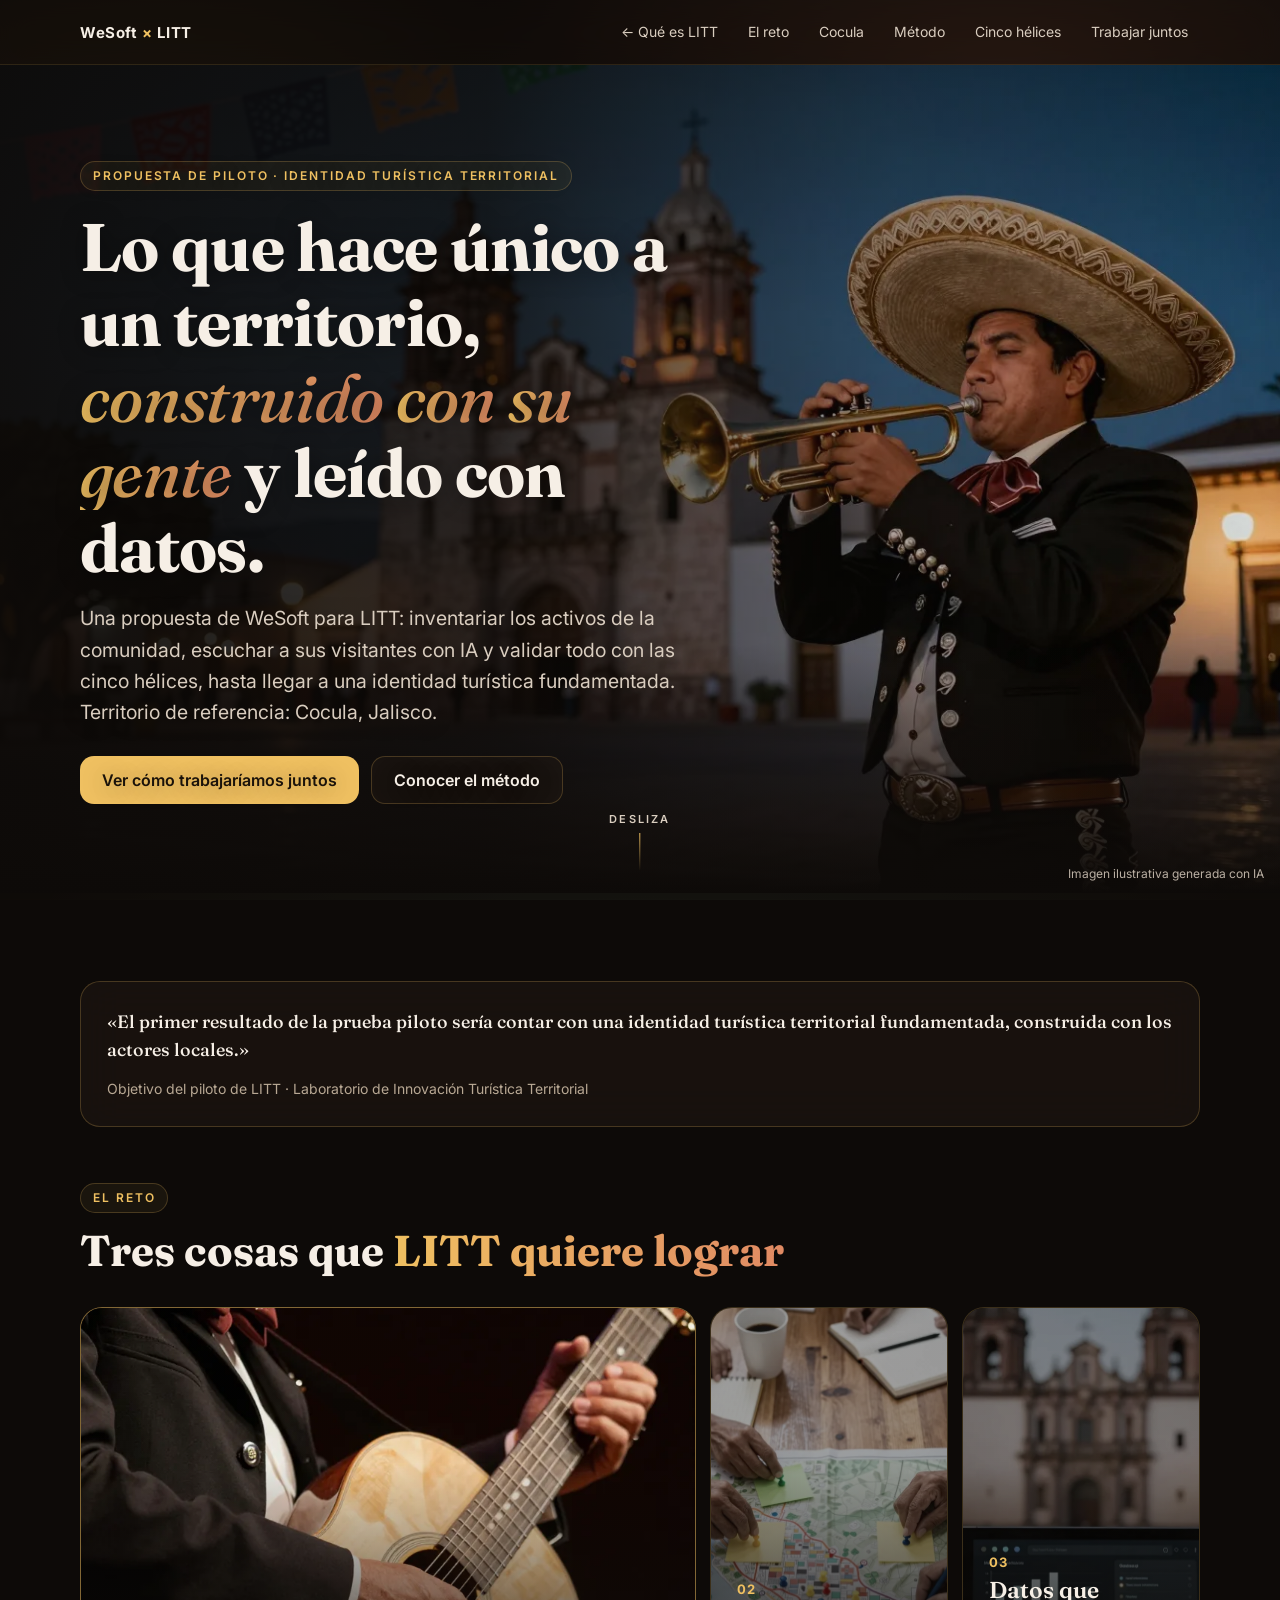
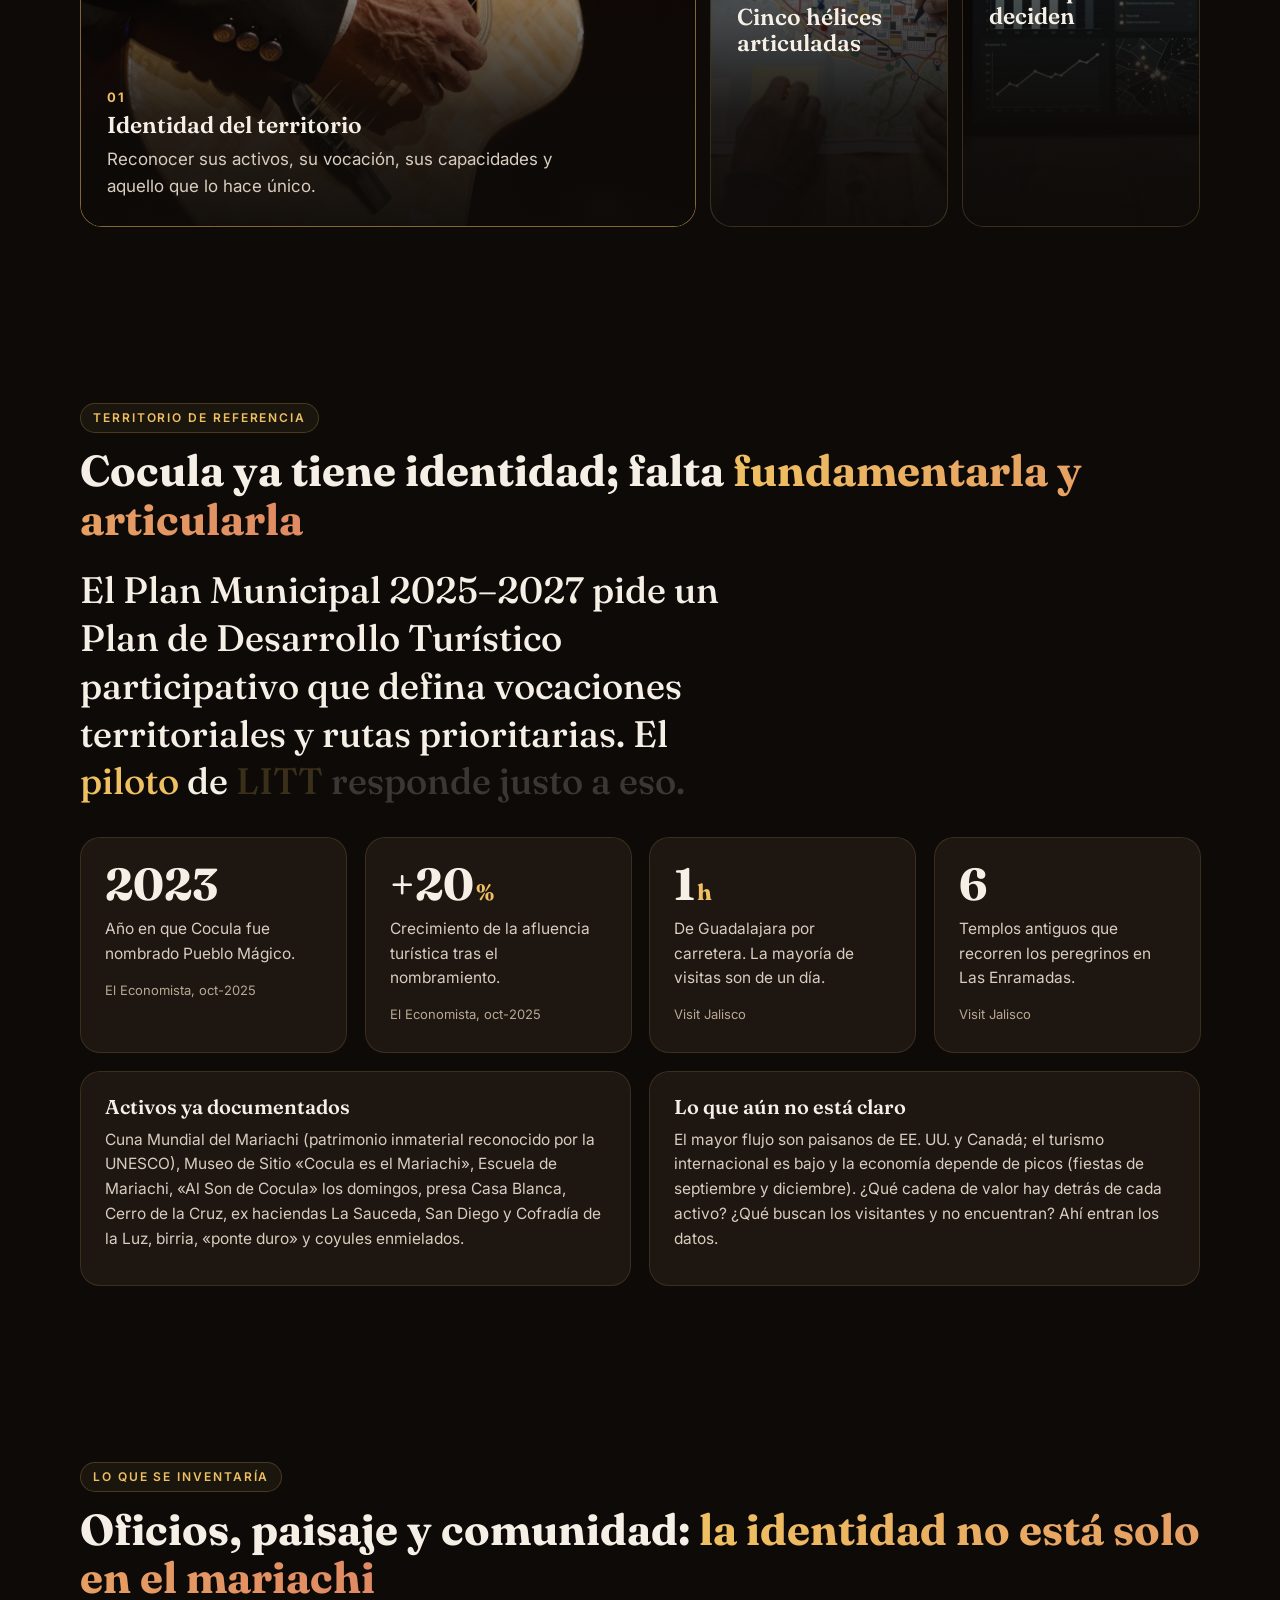
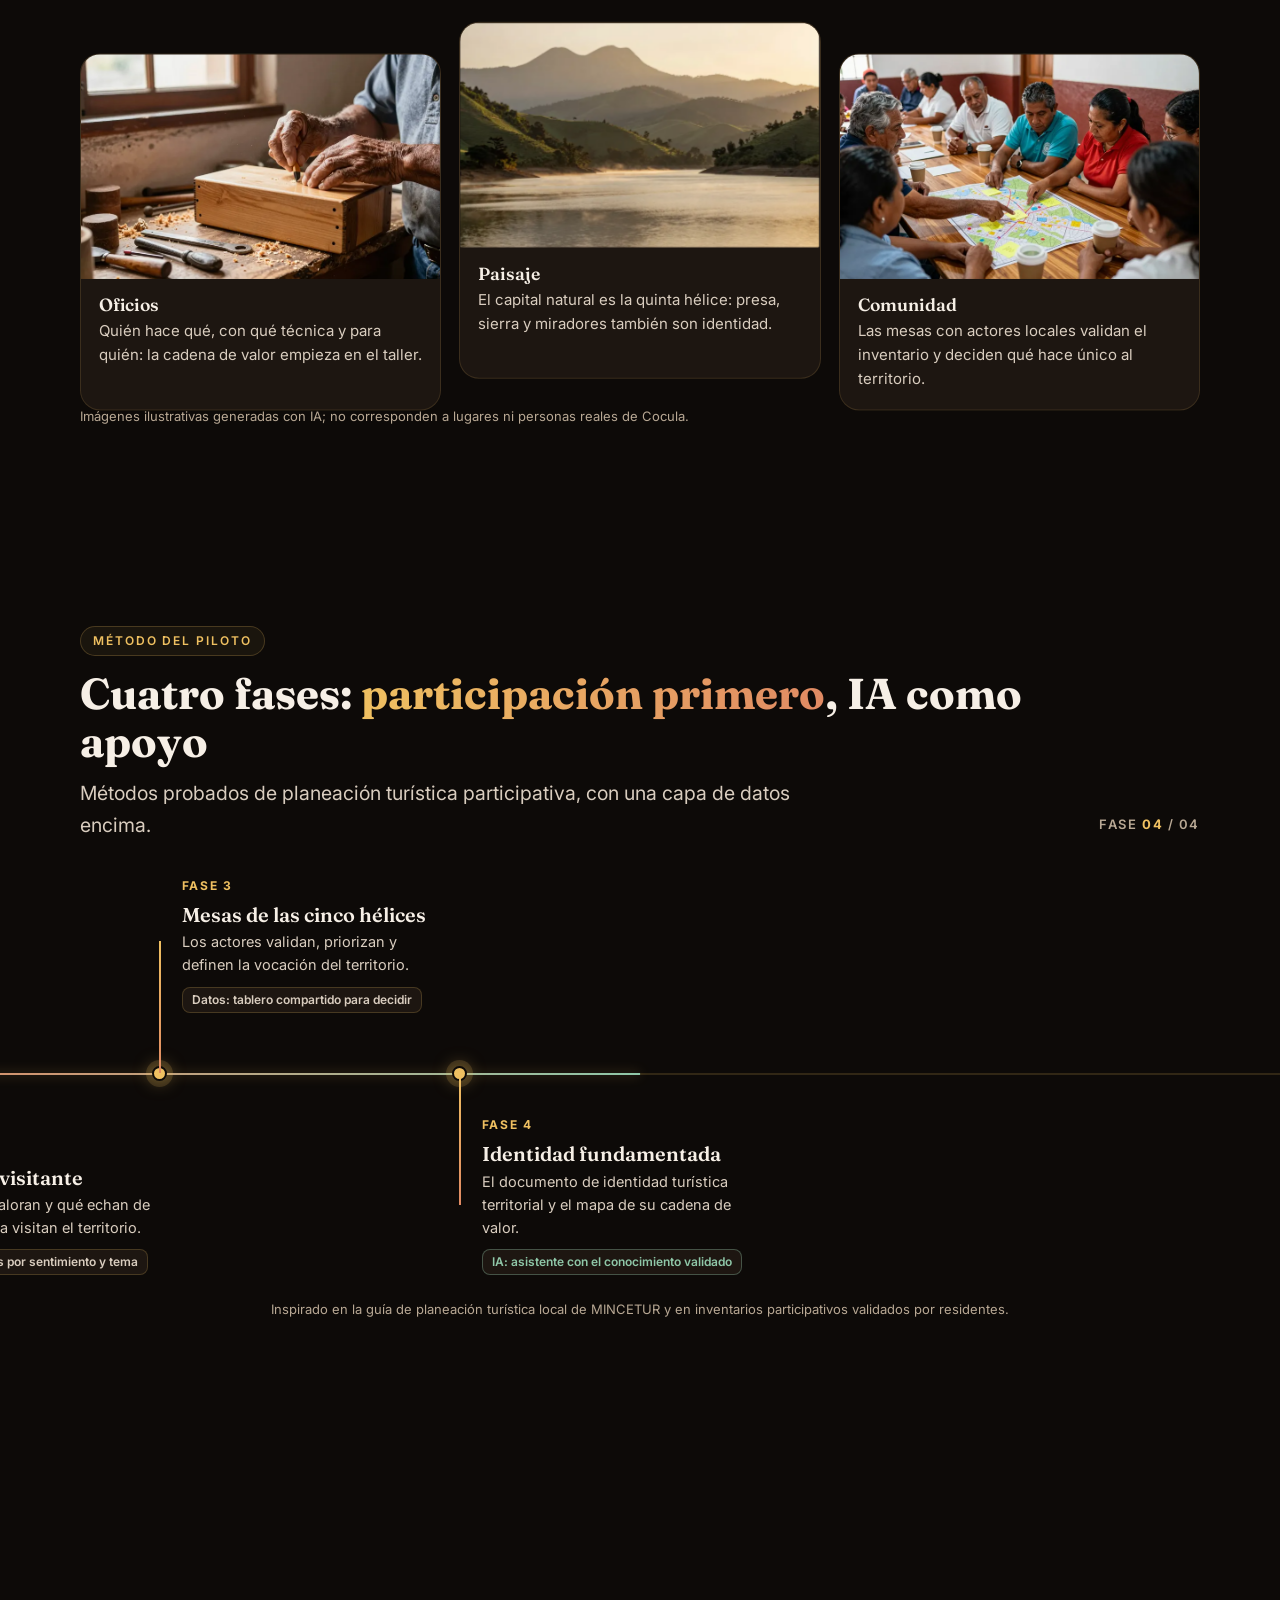
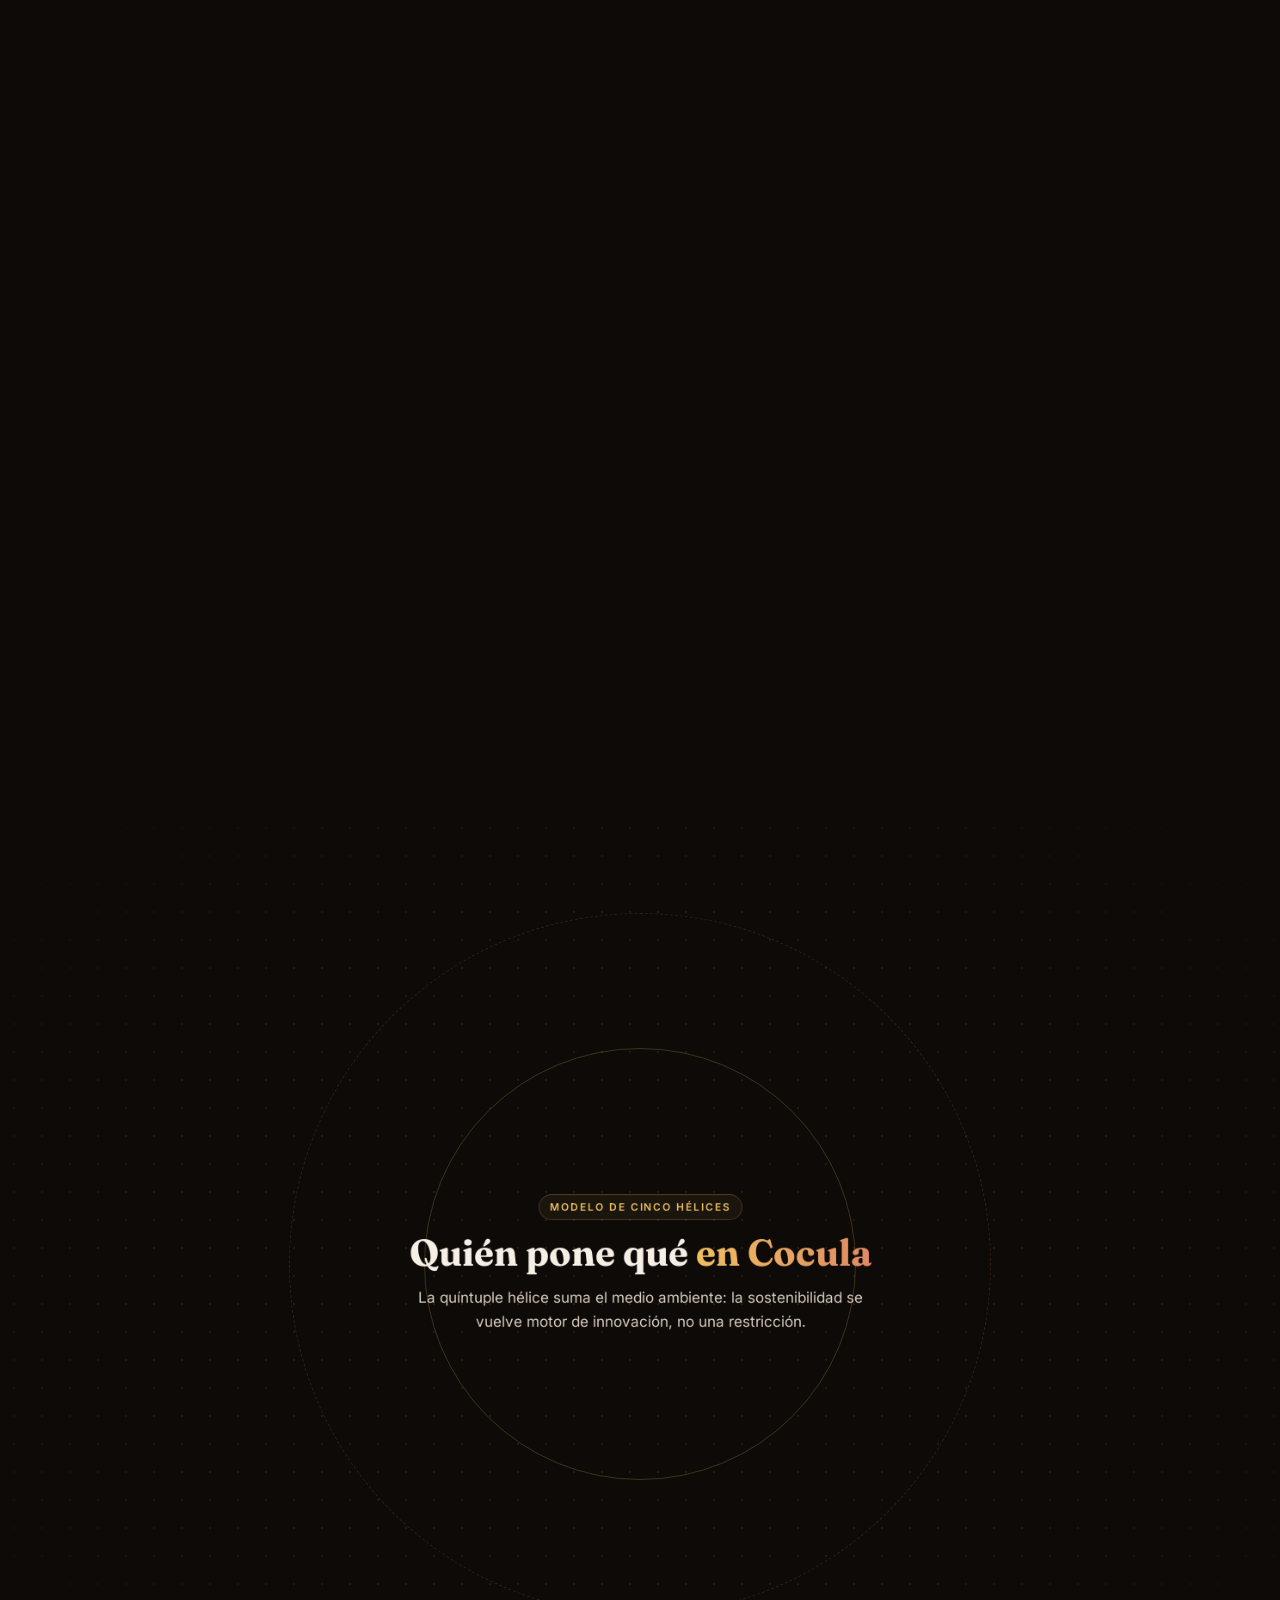
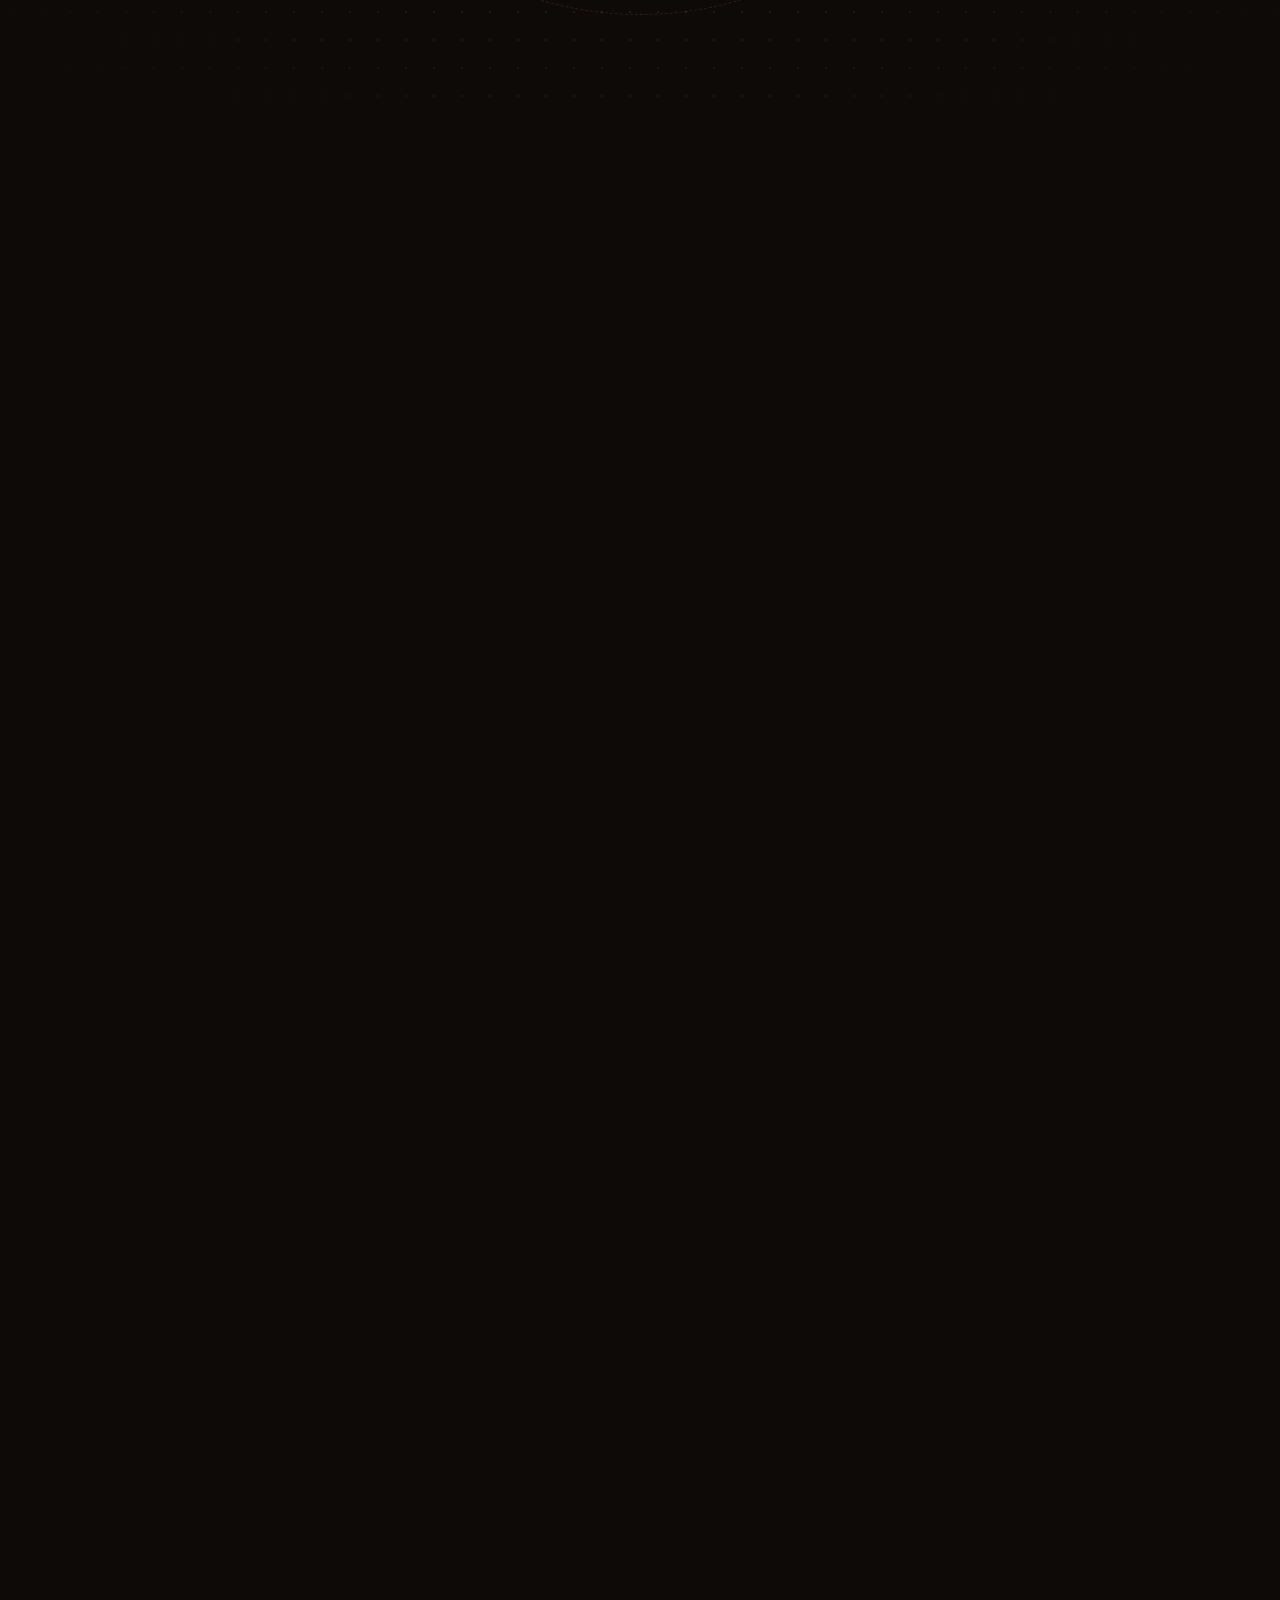
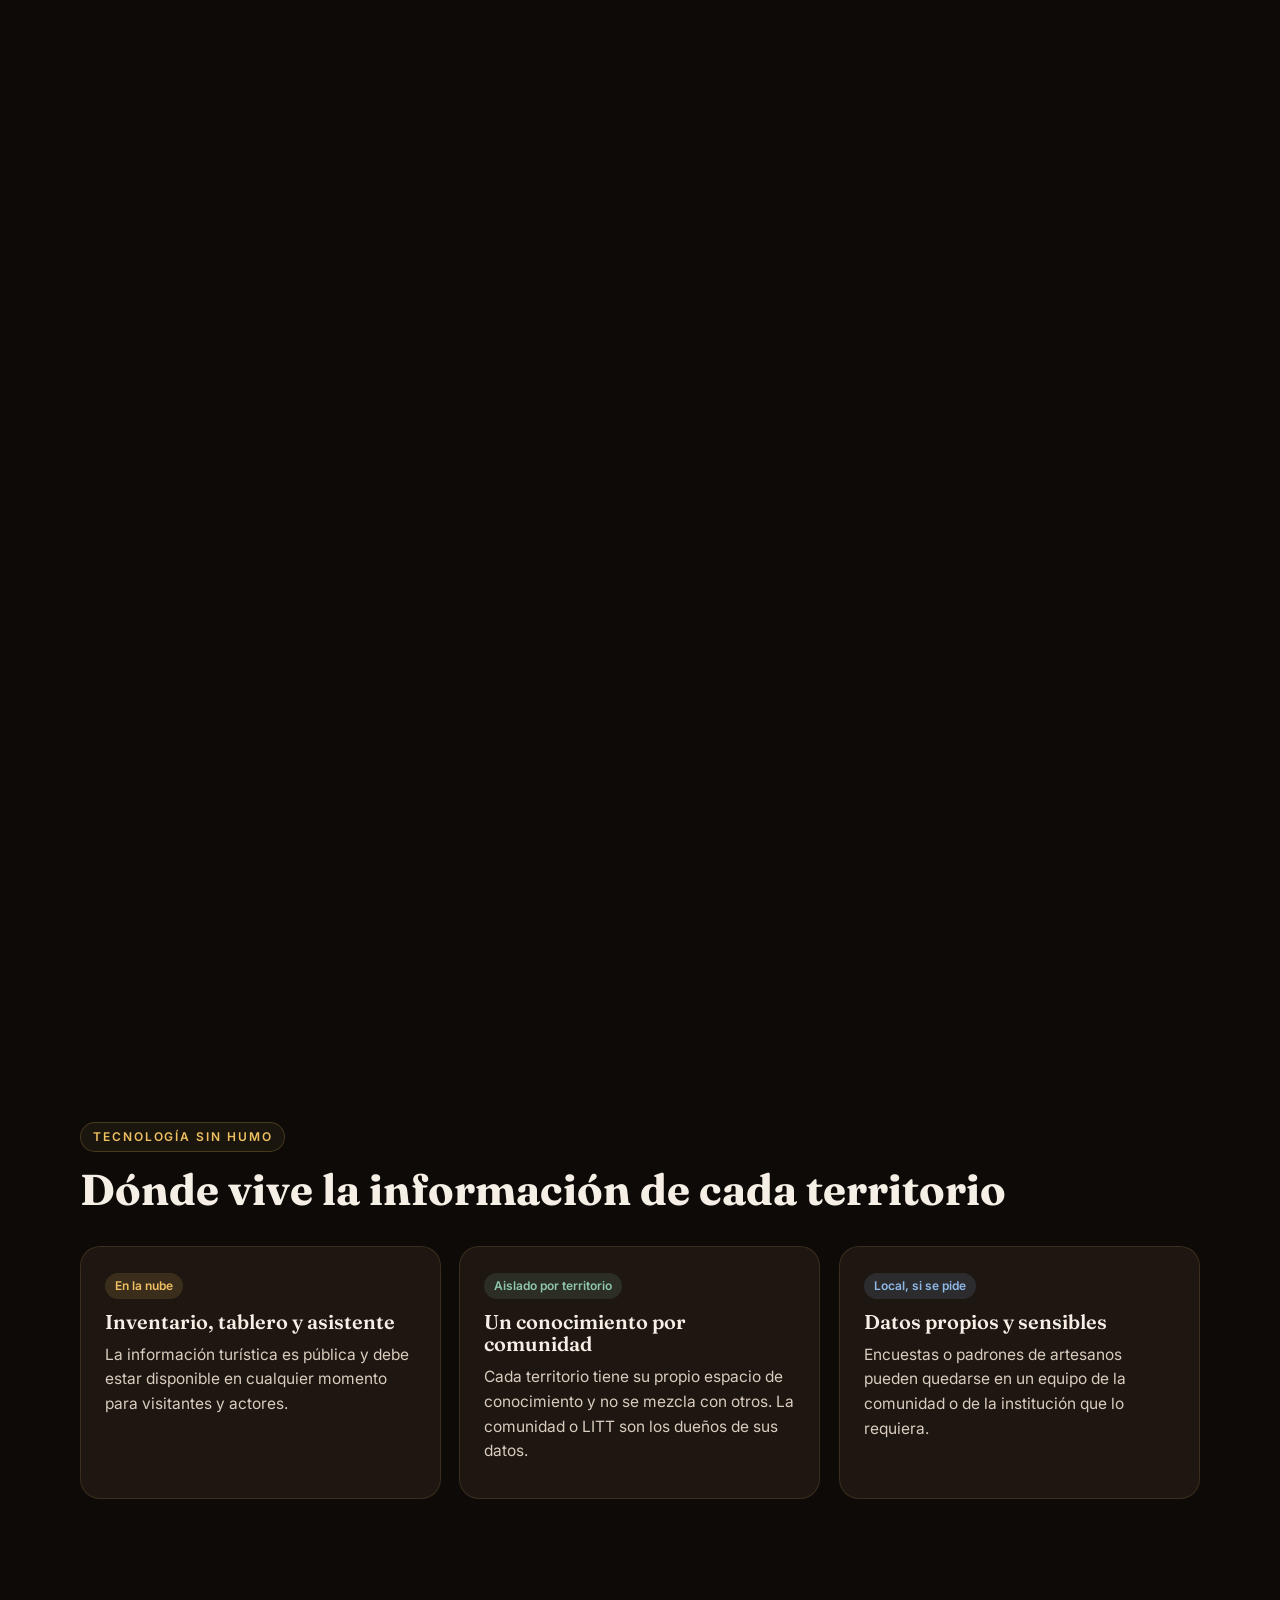
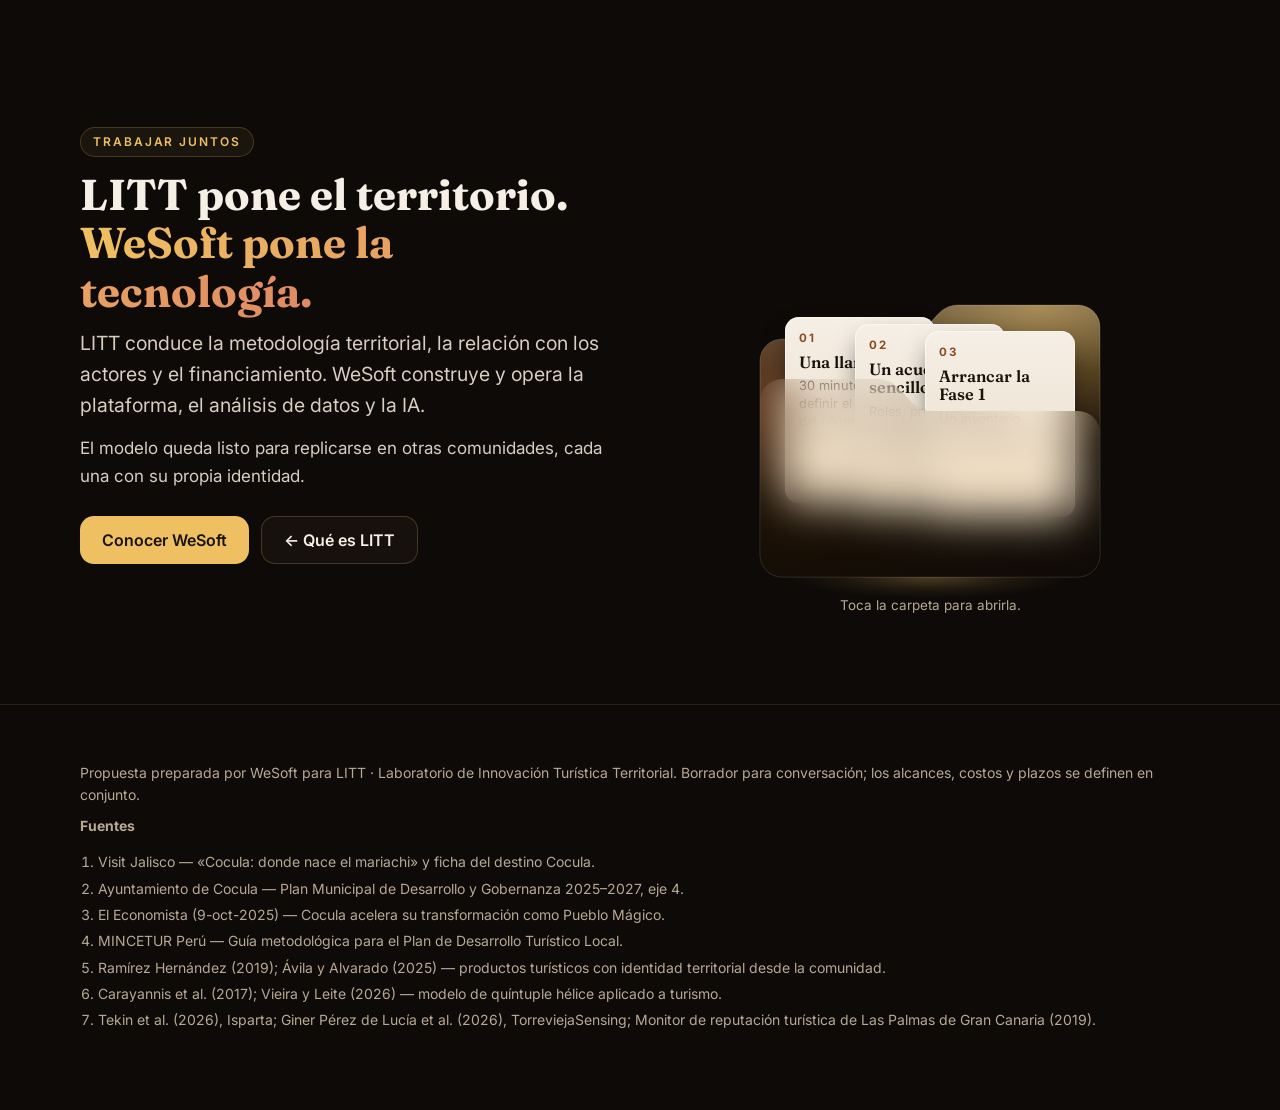
==== propuesta.html @ 793282dd "feat: hero mariachi estilo Toucan, profundidad en Cocula y armonía de movimiento - Propuesta: hero c" ====
<!doctype html>
<html lang="es" class="sin-tl">
<head>
<meta charset="utf-8">
<meta name="viewport" content="width=device-width, initial-scale=1">
<title>Identidad Turística Territorial · WeSoft × LITT</title>
<meta name="description" content="Propuesta de piloto de WeSoft para LITT: construir la identidad turística de un territorio con sus actores locales, ciencia de datos e IA. Territorio de referencia: Cocula, Jalisco.">
<link rel="preconnect" href="https://fonts.googleapis.com">
<link rel="preconnect" href="https://fonts.gstatic.com" crossorigin>
<link href="https://fonts.googleapis.com/css2?family=Fraunces:opsz,wght@9..144,500;9..144,700&family=Inter:wght@400;500;600&display=swap" rel="stylesheet">
<link rel="stylesheet" href="assets/efectos.css">
<link rel="stylesheet" href="assets/litt.css">
<link rel="stylesheet" href="assets/litt-fx.css">
</head>
<body>
<div class="cielo" aria-hidden="true"></div>
<svg class="sierra" viewBox="0 0 1440 320" preserveAspectRatio="none" aria-hidden="true">
  <path fill="#1c1510" d="M0 250 L120 190 L220 225 L340 150 L470 215 L590 160 L720 205 L860 120 L990 200 L1110 150 L1250 215 L1360 175 L1440 205 L1440 320 L0 320Z"/>
  <path fill="#120d0a" d="M0 285 L160 240 L300 270 L450 225 L620 268 L780 230 L940 272 L1100 236 L1270 270 L1440 245 L1440 320 L0 320Z"/>
</svg>

<header class="barra">
  <div class="envoltura">
    <a class="marca" href="index.html">WeSoft <span>×</span> LITT</a>
    <nav aria-label="Secciones">
      <a href="index.html">← Qué es LITT</a>
      <a href="#reto">El reto</a>
      <a href="#cocula">Cocula</a>
      <a href="#metodo">Método</a>
      <a href="#helices">Cinco hélices</a>
      <a href="#juntos">Trabajar juntos</a>
    </nav>
  </div>
</header>

<main id="inicio">
  <!-- HERO -->
  <section class="hero" data-fx-cine>
    <div class="hero-foto hero-foto--der" aria-hidden="true">
      <video id="heroVideo" autoplay muted playsinline preload="none" poster="img/hero-mariachi.webp" data-src="img/hero-mariachi.mp4" data-una-vez></video>
      <img src="img/hero-mariachi.webp" alt="" width="1536" height="864">
    </div>
    <div class="envoltura hero-grid">
      <div class="hero-texto">
        <span class="eyebrow">Propuesta de piloto · Identidad turística territorial</span>
        <h1 data-fx-palabras>Lo que hace único a un territorio, <span class="acento acento-serif">construido con su gente</span> y leído con datos.</h1>
        <p class="lead">Una propuesta de WeSoft para LITT: inventariar los activos de la comunidad, escuchar a sus visitantes con IA y validar todo con las cinco hélices, hasta llegar a una identidad turística fundamentada. Territorio de referencia: Cocula, Jalisco.</p>
        <div class="acciones">
          <a class="btn btn-oro" href="#juntos">Ver cómo trabajaríamos juntos</a>
          <a class="btn btn-vidrio" href="#metodo">Conocer el método</a>
        </div>
      </div>
    </div>
    <a class="desliza" href="#reto">Desliza<i aria-hidden="true"></i></a>
    <p class="credito-ia">Imagen ilustrativa generada con IA</p>
  </section>

  <!-- RETO -->
  <section id="reto">
    <div class="envoltura">
      <figure class="cita" style="margin:0 0 56px">
        <blockquote>«El primer resultado de la prueba piloto sería contar con una identidad turística territorial fundamentada, construida con los actores locales.»</blockquote>
        <figcaption>Objetivo del piloto de LITT · Laboratorio de Innovación Turística Territorial</figcaption>
      </figure>
      <span class="eyebrow">El reto</span>
      <h2>Tres cosas que <span class="acento">LITT quiere lograr</span></h2>
      <div class="expandir revela">
        <article class="exp activa fx-item" tabindex="0" aria-expanded="true">
          <img src="img/reto-identidad.webp" alt="Manos de un mariachi tocando la guitarra con traje de charro" loading="lazy" width="820" height="1025">
          <div class="exp__txt"><span class="num">01</span><h3>Identidad del territorio</h3><p>Reconocer sus activos, su vocación, sus capacidades y aquello que lo hace único.</p></div>
        </article>
        <article class="exp fx-item" tabindex="0" aria-expanded="false">
          <img src="img/reto-helices.webp" alt="Manos de varias personas colocan chinchetas y notas sobre un mapa del pueblo" loading="lazy" width="900" height="1126">
          <div class="exp__txt"><span class="num">02</span><h3>Cinco hélices articuladas</h3><p>Academia, gobierno, empresa, sociedad civil y medio ambiente trabajando sobre la misma base.</p></div>
        </article>
        <article class="exp fx-item" tabindex="0" aria-expanded="false">
          <img src="img/reto-datos.webp" alt="Manos sostienen una tableta con gráficas y un mapa frente a la plaza al anochecer" loading="lazy" width="900" height="1126">
          <div class="exp__txt"><span class="num">03</span><h3>Datos que deciden</h3><p>Entender la cadena de valor turística y convertir la información en decisiones y oportunidades.</p></div>
        </article>
      </div>
    </div>
  </section>

  <!-- COCULA -->
  <section id="cocula">
    <div class="envoltura">
      <span class="eyebrow">Territorio de referencia</span>
      <h2>Cocula ya tiene identidad; falta <span class="acento">fundamentarla y articularla</span></h2>
      <p class="leer" data-fx-leer data-destacar="piloto|LITT">El Plan Municipal 2025–2027 pide un Plan de Desarrollo Turístico participativo que defina vocaciones territoriales y rutas prioritarias. El piloto de LITT responde justo a eso.</p>
      <div class="rejilla r4" data-fx="spot" data-fx-profundidad style="margin-top:32px">
        <div class="tarjeta cifra fx-spot-item fx-item"><b>2023</b><p>Año en que Cocula fue nombrado Pueblo Mágico.</p><span class="fuente">El Economista, oct-2025</span></div>
        <div class="tarjeta cifra fx-spot-item fx-item"><b>+<span data-fx-contador>20</span><small>%</small></b><p>Crecimiento de la afluencia turística tras el nombramiento.</p><span class="fuente">El Economista, oct-2025</span></div>
        <div class="tarjeta cifra fx-spot-item fx-item"><b><span data-fx-contador>1</span><small>h</small></b><p>De Guadalajara por carretera. La mayoría de visitas son de un día.</p><span class="fuente">Visit Jalisco</span></div>
        <div class="tarjeta cifra fx-spot-item fx-item"><b><span data-fx-contador>6</span></b><p>Templos antiguos que recorren los peregrinos en Las Enramadas.</p><span class="fuente">Visit Jalisco</span></div>
      </div>
      <div class="rejilla r2" data-fx-profundidad style="margin-top:18px">
        <div class="tarjeta">
          <h3>Activos ya documentados</h3>
          <p>Cuna Mundial del Mariachi (patrimonio inmaterial reconocido por la UNESCO), Museo de Sitio «Cocula es el Mariachi», Escuela de Mariachi, «Al Son de Cocula» los domingos, presa Casa Blanca, Cerro de la Cruz, ex haciendas La Sauceda, San Diego y Cofradía de la Luz, birria, «ponte duro» y coyules enmielados.</p>
        </div>
        <div class="tarjeta">
          <h3>Lo que aún no está claro</h3>
          <p>El mayor flujo son paisanos de EE. UU. y Canadá; el turismo internacional es bajo y la economía depende de picos (fiestas de septiembre y diciembre). ¿Qué cadena de valor hay detrás de cada activo? ¿Qué buscan los visitantes y no encuentran? Ahí entran los datos.</p>
        </div>
      </div>
    </div>
  </section>

  <!-- GALERÍA -->
  <section id="territorio" class="galeria-sec">
    <div class="envoltura">
      <span class="eyebrow">Lo que se inventaría</span>
      <h2>Oficios, paisaje y comunidad: <span class="acento">la identidad no está solo en el mariachi</span></h2>
      <div class="galeria revela" style="margin-top:32px">
        <figure class="foto fx-item" data-fx-zoom><img src="img/oficios.webp" alt="Manos de un artesano trabajando la madera en su taller" loading="lazy" width="900" height="506"><figcaption><b>Oficios</b><span>Quién hace qué, con qué técnica y para quién: la cadena de valor empieza en el taller.</span></figcaption></figure>
        <figure class="foto fx-item" data-fx-zoom><img src="img/paisaje.webp" alt="Presa rodeada de cerros verdes al amanecer, con niebla sobre el agua" loading="lazy" width="900" height="506"><figcaption><b>Paisaje</b><span>El capital natural es la quinta hélice: presa, sierra y miradores también son identidad.</span></figcaption></figure>
        <figure class="foto fx-item" data-fx-zoom><img src="img/comunidad.webp" alt="Vecinos de distintas edades revisan un mapa con notas en una mesa de trabajo" loading="lazy" width="900" height="506"><figcaption><b>Comunidad</b><span>Las mesas con actores locales validan el inventario y deciden qué hace único al territorio.</span></figcaption></figure>
      </div>
      <p class="fuente" style="margin-top:14px">Imágenes ilustrativas generadas con IA; no corresponden a lugares ni personas reales de Cocula.</p>
    </div>
  </section>

  <!-- MÉTODO · timeline horizontal fijado (web-premium sección E · receta ISSSTE IX:266) -->
  <section class="h-tl" id="metodo" aria-labelledby="metodoTit">
    <div class="tl-sticky">
      <div class="envoltura tl-head">
        <div>
          <span class="eyebrow">Método del piloto</span>
          <h2 id="metodoTit">Cuatro fases: <span class="acento">participación primero</span>, IA como apoyo</h2>
          <p class="lead">Métodos probados de planeación turística participativa, con una capa de datos encima.</p>
        </div>
        <span class="tl-cnt" aria-hidden="true">FASE <b>01</b> / 04</span>
      </div>
      <div class="tl-view">
        <ol class="tl-track">
          <li class="tl-line" aria-hidden="true"><i></i></li>
          <li class="tl-hito up"><span class="tl-dot"></span><span class="tl-stem"></span><div class="tl-txt"><span class="tl-n">FASE 1</span><h3>Inventario vivo</h3><p>Fichas de atractivos, oficios, gastronomía, fiestas y paisaje, levantadas en recorridos y talleres.</p><code>Datos: precarga + ficha que la comunidad corrige</code></div></li>
          <li class="tl-hito dn"><span class="tl-dot"></span><span class="tl-stem"></span><div class="tl-txt"><span class="tl-n">FASE 2</span><h3>Escucha del visitante</h3><p>Qué dicen, qué valoran y qué echan de menos quienes ya visitan el territorio.</p><code>IA: reseñas y redes por sentimiento y tema</code></div></li>
          <li class="tl-hito up"><span class="tl-dot"></span><span class="tl-stem"></span><div class="tl-txt"><span class="tl-n">FASE 3</span><h3>Mesas de las cinco hélices</h3><p>Los actores validan, priorizan y definen la vocación del territorio.</p><code>Datos: tablero compartido para decidir</code></div></li>
          <li class="tl-hito dn"><span class="tl-dot"></span><span class="tl-stem"></span><div class="tl-txt"><span class="tl-n">FASE 4</span><h3>Identidad fundamentada</h3><p>El documento de identidad turística territorial y el mapa de su cadena de valor.</p><code class="ok">IA: asistente con el conocimiento validado</code></div></li>
        </ol>
      </div>
      <p class="fuente envoltura tl-nota">Inspirado en la guía de planeación turística local de MINCETUR y en inventarios participativos validados por residentes.</p>
    </div>
  </section>

  <!-- HÉLICES · túnel de perspectiva (receta RuflesTv XU:1599) -->
  <section class="tunel" id="helices" aria-labelledby="helicesTit">
    <div class="tunel__pin">
      <span class="tunel__aro tunel__aro--1" aria-hidden="true"></span>
      <span class="tunel__aro tunel__aro--2" aria-hidden="true"></span>
      <div class="tunel__titulo">
        <span class="eyebrow">Modelo de cinco hélices</span>
        <h2 id="helicesTit">Quién pone qué <span class="acento">en Cocula</span></h2>
        <p class="sub">La quíntuple hélice suma el medio ambiente: la sostenibilidad se vuelve motor de innovación, no una restricción.</p>
      </div>
      <ul class="tunel__cards">
        <li class="tcard"><span class="tcard__ico"><svg viewBox="0 0 24 24" fill="none" stroke="currentColor" stroke-width="1.8" stroke-linecap="round" stroke-linejoin="round" aria-hidden="true"><path d="M22 10 12 5 2 10l10 5 10-5z"/><path d="M6 12v5c3 2 9 2 12 0v-5"/></svg></span><h3>Academia</h3><p>Investigación, método y estudiantes en campo.</p></li>
        <li class="tcard"><span class="tcard__ico"><svg viewBox="0 0 24 24" fill="none" stroke="currentColor" stroke-width="1.8" stroke-linecap="round" stroke-linejoin="round" aria-hidden="true"><path d="M3 21h18M5 21V10M19 21V10M9 21v-6h6v6M12 3 3 9h18z"/></svg></span><h3>Gobierno</h3><p>Plan municipal, reglas, infraestructura y promoción.</p></li>
        <li class="tcard"><span class="tcard__ico"><svg viewBox="0 0 24 24" fill="none" stroke="currentColor" stroke-width="1.8" stroke-linecap="round" stroke-linejoin="round" aria-hidden="true"><path d="M3 9h18l-2-5H5z"/><path d="M5 9v11h14V9M9 20v-6h6v6"/></svg></span><h3>Empresa</h3><p>Birrierías, hoteles y artesanos: la cadena de valor.</p></li>
        <li class="tcard"><span class="tcard__ico"><svg viewBox="0 0 24 24" fill="none" stroke="currentColor" stroke-width="1.8" stroke-linecap="round" stroke-linejoin="round" aria-hidden="true"><circle cx="9" cy="8" r="3"/><circle cx="17" cy="9" r="2.5"/><path d="M3 20c0-3.3 2.7-6 6-6s6 2.7 6 6M14 20c0-2.5 1.5-4.5 4-4.5s3 1.5 3 4.5"/></svg></span><h3>Sociedad civil</h3><p>Mariachis, cofradías, tradición y memoria.</p></li>
        <li class="tcard"><span class="tcard__ico"><svg viewBox="0 0 24 24" fill="none" stroke="currentColor" stroke-width="1.8" stroke-linecap="round" stroke-linejoin="round" aria-hidden="true"><path d="M3 20 9 9l4 6 3-4 5 9z"/><circle cx="17" cy="5" r="2"/></svg></span><h3>Medio ambiente</h3><p>Presa Casa Blanca, la sierra y el Cerro de la Cruz.</p></li>
        <li class="tcard tcard--meta"><span class="big">=</span><h3>Identidad fundamentada</h3><p>Construida con los actores locales, como base para estrategias de desarrollo.</p></li>
      </ul>
    </div>
  </section>

  <!-- NUBE O LOCAL -->
  <section id="tecnologia">
    <div class="envoltura">
      <span class="eyebrow">Tecnología sin humo</span>
      <h2>Dónde vive la información de cada territorio</h2>
      <div class="decision revela" style="margin-top:32px">
        <article class="tarjeta fx-item"><span class="etiqueta e-oro">En la nube</span><h3>Inventario, tablero y asistente</h3><p>La información turística es pública y debe estar disponible en cualquier momento para visitantes y actores.</p></article>
        <article class="tarjeta fx-item"><span class="etiqueta e-agave">Aislado por territorio</span><h3>Un conocimiento por comunidad</h3><p>Cada territorio tiene su propio espacio de conocimiento y no se mezcla con otros. La comunidad o LITT son los dueños de sus datos.</p></article>
        <article class="tarjeta fx-item"><span class="etiqueta e-cielo">Local, si se pide</span><h3>Datos propios y sensibles</h3><p>Encuestas o padrones de artesanos pueden quedarse en un equipo de la comunidad o de la institución que lo requiera.</p></article>
      </div>
    </div>
  </section>

  <!-- JUNTOS · carpeta de vidrio (receta RuflesTv «Kit de redes») -->
  <section id="juntos">
    <div class="envoltura hoy-sec">
      <div>
        <span class="eyebrow">Trabajar juntos</span>
        <h2>LITT pone el territorio. <span class="acento">WeSoft pone la tecnología.</span></h2>
        <p class="lead">LITT conduce la metodología territorial, la relación con los actores y el financiamiento. WeSoft construye y opera la plataforma, el análisis de datos y la IA.</p>
        <p class="hoy-txt">El modelo queda listo para replicarse en otras comunidades, cada una con su propia identidad.</p>
        <div class="acciones" style="margin-top:0">
          <a class="btn btn-oro" href="https://wesoft.solutions" rel="noopener">Conocer WeSoft</a>
          <a class="btn btn-vidrio" href="index.html">← Qué es LITT</a>
        </div>
      </div>
      <div class="gf__zona">
        <div class="gf" id="juntosGf" data-open data-nombre="el siguiente paso, 3 pasos">
          <div class="gf__tilt">
            <div class="gf__sombra" aria-hidden="true"></div>
            <div class="gf__back" aria-hidden="true"></div>
            <svg class="gf__rim gf__rim--back" viewBox="0 0 340 272" aria-hidden="true"><path d="M0 56A22 22 0 0 1 22 34L146 34C170 34 172 0 198 0L318 0A22 22 0 0 1 340 22L340 250A22 22 0 0 1 318 272L22 272A22 22 0 0 1 0 250Z"/></svg>
            <div class="gf__hojas" role="list" aria-label="Los tres pasos siguientes">
              <article class="gf__hoja" role="listitem" style="--slot:-1;--d:2">
                <span class="hj-n">01</span><h3>Una llamada</h3><p>30 minutos para definir el alcance del piloto.</p>
              </article>
              <article class="gf__hoja" role="listitem" style="--slot:0;--d:1">
                <span class="hj-n">02</span><h3>Un acuerdo sencillo</h3><p>Roles, propiedad de los datos y qué pasa si funciona.</p>
              </article>
              <article class="gf__hoja" role="listitem" style="--slot:1;--d:0">
                <span class="hj-n">03</span><h3>Arrancar la Fase 1</h3><p>Un inventario semilla de Cocula.</p>
              </article>
            </div>
            <div class="gf__front">
              <div class="gf__tint" aria-hidden="true"></div>
              <div class="gf__spec" aria-hidden="true"></div>
              <svg class="gf__rim gf__rim--front" viewBox="0 0 340 198" aria-hidden="true"><defs><linearGradient id="gf-rim-g" x1="0" y1="0" x2="0" y2="1"><stop offset="0" stop-color="#fff" stop-opacity=".9"/><stop offset=".35" stop-color="#fff" stop-opacity=".3"/><stop offset="1" stop-color="#fff" stop-opacity=".1"/></linearGradient></defs><path d="M0 22A22 22 0 0 1 22 0L118 0C144 0 146 32 172 32L318 32A22 22 0 0 1 340 54L340 176A22 22 0 0 1 318 198L22 198A22 22 0 0 1 0 176Z" stroke="url(#gf-rim-g)"/></svg>
              <button type="button" class="gf__hit" aria-expanded="true" aria-label="Cerrar el siguiente paso, 3 pasos"></button>
              <div class="gf__label"><span class="gf__titulo">Siguiente paso</span><span class="gf__meta">3 pasos para empezar</span></div>
              <span class="gf__icono" aria-hidden="true"><svg viewBox="0 0 24 24" fill="none" stroke="currentColor" stroke-width="2" stroke-linecap="round"><path d="M12 5v14M5 12h14"/></svg></span>
            </div>
          </div>
        </div>
        <p class="gf__ayuda">Toca la carpeta para abrirla.</p>
      </div>
    </div>
  </section>

</main>

<footer>
  <div class="envoltura">
    <p>Propuesta preparada por WeSoft para LITT · Laboratorio de Innovación Turística Territorial. Borrador para conversación; los alcances, costos y plazos se definen en conjunto.</p>
    <p><strong>Fuentes</strong></p>
    <ol>
      <li>Visit Jalisco — «Cocula: donde nace el mariachi» y ficha del destino Cocula.</li>
      <li>Ayuntamiento de Cocula — Plan Municipal de Desarrollo y Gobernanza 2025–2027, eje 4.</li>
      <li>El Economista (9-oct-2025) — Cocula acelera su transformación como Pueblo Mágico.</li>
      <li>MINCETUR Perú — Guía metodológica para el Plan de Desarrollo Turístico Local.</li>
      <li>Ramírez Hernández (2019); Ávila y Alvarado (2025) — productos turísticos con identidad territorial desde la comunidad.</li>
      <li>Carayannis et al. (2017); Vieira y Leite (2026) — modelo de quíntuple hélice aplicado a turismo.</li>
      <li>Tekin et al. (2026), Isparta; Giner Pérez de Lucía et al. (2026), TorreviejaSensing; Monitor de reputación turística de Las Palmas de Gran Canaria (2019).</li>
    </ol>
  </div>
</footer>

<script src="assets/efectos.js"></script>
<script src="assets/litt-fx.js"></script>
</body>
</html>
---- assets/efectos.css ----
/* =============================================================================
   Efectos "web cara" · CSS opt-in (skill web-premium). Cada efecto se activa con una clase
   o un data-atributo y se apaga solo con reduced-motion. Ver references/catalogo-efectos.md
   Origen: panel/vendedores RuflesTv (XU) y Portal Clínico ISSSTE (PC), generalizados.
   ============================================================================= */

/* ---- 1. Crossfade entre páginas (entre documentos) ---- */
@view-transition { navigation: auto; }
::view-transition-old(root),::view-transition-new(root){animation-duration:.22s;animation-timing-function:cubic-bezier(.4,0,.2,1)}
/* Elemento compartido: Fx.compartido() pone el nombre; aquí se da el ritmo */
::view-transition-group(fx-compartido){animation-duration:420ms;animation-timing-function:cubic-bezier(.22,1,.36,1)}
::view-transition-old(fx-compartido),::view-transition-new(fx-compartido){height:100%;width:auto}

/* ---- 2. Foco por desenfoque de hermanos (KPIs, tarjetas, cifras) · class="fx-blur" en el contenedor ---- */
@media (hover:hover) and (pointer:fine){
  .fx-blur>*{transition:filter .22s ease,opacity .22s ease,transform .22s ease}
  .fx-blur:has(>:hover)>:not(:hover){filter:blur(4px);opacity:.55}
  .fx-blur>:hover{transform:translateY(-2px)}
}

/* ---- 3. Fila con foco en tablas · class="fx-filas" en la <table> ----
   La fila señalada crece un poco y se eleva; las demás se atenúan con un desenfoque leve.
   Desenfoque bajo (1px) a propósito: la tabla debe seguir leyéndose. */
@media (hover:hover) and (pointer:fine){
  .fx-filas tbody tr{transition:filter .2s ease,opacity .2s ease,transform .22s cubic-bezier(.22,1,.36,1),box-shadow .22s ease;transform-origin:50% 50%}
  .fx-filas tbody:has(tr:hover) tr:not(:hover){filter:blur(1px);opacity:.5}
  .fx-filas tbody tr:hover{transform:scale(1.015);box-shadow:0 10px 28px rgba(2,6,23,.22);position:relative;z-index:1}
}
/* Teclado: la fila con foco se resalta sin atenuar a las demás */
.fx-filas tbody tr:focus-within{outline:2px solid var(--fx-foco,#22d3ee);outline-offset:-2px}

/* ---- 4. Dock (magnificación) · data-fx="dock" en la lista; cada hijo recibe --dock (0..1) ---- */
@media (hover:hover) and (pointer:fine){
  [data-fx="dock"]>* svg,[data-fx="dock"]>* .fx-dock-ico{transform:scale(calc(1 + .5*var(--dock,0)));transition:transform .14s ease-out;will-change:transform}
}

/* ---- 5. Spotlight con borde iluminado · data-fx="spot" en la rejilla; los hijos llevan class="fx-spot-item" ---- */
.fx-spot-item{position:relative;isolation:isolate}
.fx-spot-item::before{content:"";position:absolute;inset:-1px;border-radius:inherit;z-index:-1;opacity:0;transition:opacity .3s;pointer-events:none;padding:1px;
  background:radial-gradient(220px circle at var(--x,50%) var(--y,50%),var(--fx-spot,rgba(34,211,238,.85)),transparent 60%);
  -webkit-mask:linear-gradient(#000 0 0) content-box exclude,linear-gradient(#000 0 0);mask:linear-gradient(#000 0 0) content-box exclude,linear-gradient(#000 0 0)}
@media (hover:hover) and (pointer:fine){[data-fx="spot"]:hover .fx-spot-item::before{opacity:1}}

/* ---- 6. Entrada en cascada · Fx.entrada(contenedor) agrega .fx-entrando y --i a cada .fx-item ---- */
.fx-entrando .fx-item{animation:fx-tarjeta .5s cubic-bezier(.22,1,.36,1) both;animation-delay:calc(var(--i,0) * 45ms)}
.fx-entrando .fx-item>*{animation:fx-contenido .42s cubic-bezier(.22,1,.36,1) both;animation-delay:calc(var(--i,0) * 45ms + 170ms)}
@keyframes fx-tarjeta{from{opacity:0;transform:translateY(12px) scale(.985)}}
@keyframes fx-contenido{from{opacity:0;filter:blur(6px)}}

/* ---- 7. Borde que gira (UNO por página: el formulario o el CTA principal) · class="fx-borde-giro" ---- */
@property --fx-ang{syntax:'<angle>';inherits:false;initial-value:0deg}
.fx-borde-giro{border:1.5px solid transparent;
  background:linear-gradient(var(--fx-fondo,#0f172a),var(--fx-fondo,#0f172a)) padding-box,
    conic-gradient(from var(--fx-ang),rgba(255,255,255,.08) 0 60%,var(--fx-giro-1,#a5f3fc) 74%,var(--fx-giro-2,#6366f1) 84%,rgba(255,255,255,.08) 96%) border-box;
  animation:fx-giro 7s linear infinite}
@keyframes fx-giro{to{--fx-ang:360deg}}

/* ---- 8. Empuje de fondo al abrir un panel (drawer/modal) · Fx.empujar(app, true|false) ---- */
.fx-empujable{transition:transform .5s cubic-bezier(.22,1,.36,1),border-radius .5s,filter .5s;transform-origin:50% 50%}
.fx-empujado{transform:translateX(-2rem) scale(.97);border-radius:18px;overflow:hidden;filter:brightness(.8)}
.fx-velo{position:fixed;inset:0;z-index:50;background:rgba(2,6,23,.25);-webkit-backdrop-filter:blur(4px);backdrop-filter:blur(4px);opacity:0;pointer-events:none;transition:opacity .3s}
.fx-velo.on{opacity:1;pointer-events:auto}

/* ---- Esqueleto "tipo Supabase" (Fx.paginar con op.esqueleto): barras con brillo del color del texto ---- */
.fx-sk{display:block;height:10px;border-radius:6px;background-color:color-mix(in srgb,currentColor 11%,transparent);
  background-image:linear-gradient(90deg,transparent 0%,color-mix(in srgb,currentColor 16%,transparent) 50%,transparent 100%);
  background-size:200% 100%;background-repeat:no-repeat;animation:fx-sk-brillo 1.1s linear infinite}
@keyframes fx-sk-brillo{from{background-position:150% 0}to{background-position:-50% 0}}
.fx-sk-fila{pointer-events:none}

/* ---- Movimiento reducido: todo quieto; iteration-count:1 porque .01ms "infinite" sigue repitiéndose ---- */
@media (prefers-reduced-motion:reduce){
  ::view-transition-group(*),::view-transition-old(*),::view-transition-new(*){animation:none!important}
  .fx-blur>*,.fx-filas tbody tr,.fx-empujable{transition:none!important}
  .fx-filas tbody tr:hover,.fx-blur>:hover{transform:none!important}
  .fx-entrando .fx-item,.fx-entrando .fx-item>*,.fx-borde-giro{animation:none!important}
  [data-fx="dock"]>* svg,[data-fx="dock"]>* .fx-dock-ico{transform:none!important}
  .fx-empujado{transform:none}
  .fx-sk{animation:none}
}
---- assets/litt.css ----
:root{
  --bg:#0d0a08; --bg-2:#16110d;
  --ink:#f6efe6; --ink-2:#d9cdbf; --ink-3:#b8a894;
  --oro:#efc061; --terracota:#e08a63; --agave:#8fc7a8; --cielo:#8fb8e8;
  --glass:rgba(32,24,18,.62); --glass-solid:#1d1611; --glass-borde:rgba(239,192,97,.22);
  --radio:20px;
  --fx-spot:rgba(239,192,97,.9); --fx-foco:#efc061;
  --fx-fondo:#1d1611; --fx-giro-1:#efc061; --fx-giro-2:#e08a63;
}
*{box-sizing:border-box}
html{scroll-behavior:smooth}
body{margin:0;background:var(--bg);color:var(--ink);font:400 17px/1.6 Inter,system-ui,sans-serif;overflow-x:hidden}
img,svg{max-width:100%}
a{color:var(--oro)}
:focus-visible{outline:2px solid var(--oro);outline-offset:3px;border-radius:6px}

/* Fondo: atardecer sobre la sierra */
.cielo{position:fixed;inset:0;z-index:-2;
  background:
    radial-gradient(60vw 40vh at 78% 8%,rgba(224,138,99,.30),transparent 70%),
    radial-gradient(50vw 40vh at 12% 18%,rgba(239,192,97,.16),transparent 70%),
    radial-gradient(70vw 50vh at 50% 110%,rgba(143,199,168,.12),transparent 70%),
    linear-gradient(180deg,#120d0a 0%,var(--bg) 60%)}
.sierra{position:fixed;left:0;right:0;bottom:0;z-index:-1;height:38vh;opacity:.55;pointer-events:none}

.envoltura{max-width:1160px;margin:0 auto;padding:0 20px}
section{padding:88px 0}
.eyebrow{display:inline-block;font:600 12px/1 Inter;letter-spacing:.16em;text-transform:uppercase;color:var(--oro);
  padding:8px 12px;border:1px solid var(--glass-borde);border-radius:999px;background:rgba(239,192,97,.06)}
h1,h2,h3{font-family:Fraunces,Georgia,serif;font-weight:700;line-height:1.12;margin:0}
h1{font-size:clamp(2.3rem,5.4vw,4.2rem);letter-spacing:-.01em}
h2{font-size:clamp(1.8rem,3.6vw,2.7rem);margin-top:14px}
h3{font-size:1.25rem;font-weight:600}
.lead{font-size:clamp(1.05rem,1.6vw,1.22rem);color:var(--ink-2);max-width:60ch}
.acento{background:linear-gradient(90deg,var(--oro),var(--terracota));-webkit-background-clip:text;background-clip:text;color:transparent}
p{margin:.6em 0}

/* Barra superior (vidrio) */
.barra{position:sticky;top:0;z-index:20;background:rgba(13,10,8,.92);border-bottom:1px solid rgba(239,192,97,.12)}
@supports ((-webkit-backdrop-filter:blur(1px)) or (backdrop-filter:blur(1px))){
  .barra{background:rgba(13,10,8,.66);-webkit-backdrop-filter:blur(14px) saturate(1.2);backdrop-filter:blur(14px) saturate(1.2)}
}
.barra .envoltura{display:flex;align-items:center;justify-content:space-between;gap:16px;min-height:64px}
.marca{font:700 15px/1 Inter;letter-spacing:.04em;color:var(--ink);text-decoration:none}
.marca span{color:var(--oro)}
.barra nav{display:flex;gap:6px;flex-wrap:wrap}
.barra nav a{color:var(--ink-2);text-decoration:none;font-size:14px;padding:10px 12px;border-radius:10px;min-height:44px;display:inline-flex;align-items:center}
.barra nav a:hover{color:var(--ink);background:rgba(239,192,97,.08)}
@media (max-width:760px){.barra nav{display:none}}

/* Botones */
.btn{display:inline-flex;align-items:center;gap:10px;min-height:48px;padding:0 22px;border-radius:14px;font:600 16px/1 Inter;text-decoration:none;transition:transform .2s,background .2s}
.btn-oro{background:var(--oro);color:#1a120a}
.btn-oro:hover{transform:translateY(-1px);background:#f5cd78}
.btn-vidrio{color:var(--ink);border:1px solid var(--glass-borde);background:rgba(32,24,18,.5)}
.btn-vidrio:hover{background:rgba(239,192,97,.10)}

/* Hero con foto/video de fondo */
.hero{position:relative;isolation:isolate;overflow:hidden;min-height:min(92vh,860px);display:flex;align-items:center;padding:96px 0 88px}
.hero-foto{position:absolute;inset:0;z-index:-1}
.hero-foto img,.hero-foto video{position:absolute;inset:0;width:100%;height:100%;object-fit:cover;object-position:70% 50%}
.hero-foto video{opacity:0;transition:opacity 1.2s}
.hero-foto video.listo{opacity:1}
.hero-foto::after{content:"";position:absolute;inset:0;
  background:
    linear-gradient(90deg,rgba(13,10,8,.94) 0%,rgba(13,10,8,.82) 38%,rgba(13,10,8,.30) 70%,rgba(13,10,8,.10) 100%),
    linear-gradient(180deg,rgba(13,10,8,.35) 0%,transparent 30%,transparent 70%,var(--bg) 100%)}
@media (max-width:760px){.hero-foto::after{background:linear-gradient(180deg,rgba(13,10,8,.55) 0%,rgba(13,10,8,.88) 45%,var(--bg) 100%)}}
.hero-grid{display:block;width:100%}
.hero-texto{max-width:640px;text-shadow:0 2px 24px rgba(0,0,0,.45)}
.credito-ia{position:absolute;right:16px;bottom:10px;margin:0;font-size:12px;color:var(--ink-2);opacity:.85}

/* Galería */
.galeria{display:grid;grid-template-columns:repeat(3,minmax(0,1fr));gap:18px}
@media (max-width:900px){.galeria{grid-template-columns:1fr}}
.foto{margin:0;border-radius:var(--radio);overflow:hidden;background:var(--glass-solid);border:1px solid rgba(239,192,97,.14)}
.foto img{display:block;width:100%;height:auto;aspect-ratio:16/10;object-fit:cover;transition:transform .6s cubic-bezier(.22,1,.36,1)}
@media (hover:hover) and (pointer:fine){.foto:hover img{transform:scale(1.04)}}
.foto figcaption{padding:16px 18px 18px}
.foto figcaption b{display:block;font:600 1.1rem Fraunces,Georgia,serif;color:var(--ink)}
.foto figcaption span{display:block;margin-top:4px;color:var(--ink-2);font-size:15px}
.hero h1{margin-top:18px}
.hero .lead{margin-top:18px}
.acciones{display:flex;gap:12px;flex-wrap:wrap;margin-top:28px}
.cita{border-radius:var(--radio);padding:26px;background:var(--glass-solid);border:1px solid var(--glass-borde)}
@supports ((-webkit-backdrop-filter:blur(1px)) or (backdrop-filter:blur(1px))){
  .cita{background:var(--glass);-webkit-backdrop-filter:blur(22px) saturate(1.3);backdrop-filter:blur(22px) saturate(1.3)}
}
.cita blockquote{margin:0;font:500 1.12rem/1.55 Fraunces,Georgia,serif;color:var(--ink)}
.cita figcaption{margin-top:14px;font-size:14px;color:var(--ink-3)}

/* Tarjetas */
.rejilla{display:grid;gap:18px}
.r2{grid-template-columns:repeat(2,minmax(0,1fr))}
.r3{grid-template-columns:repeat(3,minmax(0,1fr))}
.r4{grid-template-columns:repeat(4,minmax(0,1fr))}
.r5{grid-template-columns:repeat(5,minmax(0,1fr))}
@media (max-width:1000px){.r4,.r5{grid-template-columns:repeat(2,minmax(0,1fr))}.r3{grid-template-columns:1fr 1fr}}
@media (max-width:640px){.r2,.r3,.r4,.r5{grid-template-columns:1fr}}
.tarjeta{border-radius:var(--radio);padding:24px;background:var(--glass-solid);border:1px solid rgba(239,192,97,.14)}
.tarjeta p{color:var(--ink-2);font-size:15.5px}
.tarjeta h3{margin-bottom:6px}
.num{font:700 13px/1 Inter;letter-spacing:.12em;color:var(--oro);text-transform:uppercase}
.icono{width:44px;height:44px;border-radius:12px;display:grid;place-items:center;margin-bottom:14px;background:rgba(239,192,97,.10);color:var(--oro)}
.icono svg{width:22px;height:22px}

/* Cifras */
.cifra b{display:block;font:700 clamp(2rem,4vw,2.8rem)/1 Fraunces,Georgia,serif;color:var(--ink)}
.cifra b small{font-size:.5em;color:var(--oro);margin-left:2px}
.cifra p{margin-top:10px}
.fuente{font-size:13px;color:var(--ink-3)}

/* Método: línea de fases */
.fases{counter-reset:f}
.fase{position:relative}
.fase .ia{margin-top:14px;padding:12px 14px;border-radius:12px;background:rgba(143,199,168,.08);border:1px solid rgba(143,199,168,.22);font-size:14.5px;color:var(--ink-2)}
.fase .ia strong{color:var(--agave)}

/* Hélices */
.helice{text-align:left}
.helice .icono{background:rgba(224,138,99,.12);color:var(--terracota)}
.helice ul{margin:10px 0 0;padding-left:18px;color:var(--ink-2);font-size:15px}

/* Decisión nube/local */
.decision{display:grid;grid-template-columns:repeat(3,minmax(0,1fr));gap:18px}
@media (max-width:900px){.decision{grid-template-columns:1fr}}
.etiqueta{display:inline-block;font:600 12px/1 Inter;padding:7px 10px;border-radius:999px;margin-bottom:12px}
.e-oro{background:rgba(239,192,97,.14);color:var(--oro)}
.e-agave{background:rgba(143,199,168,.14);color:var(--agave)}
.e-cielo{background:rgba(143,184,232,.14);color:var(--cielo)}

/* CTA */
.cta{border-radius:26px;padding:44px;display:grid;grid-template-columns:1.3fr .7fr;gap:28px;align-items:center}
@media (max-width:860px){.cta{grid-template-columns:1fr;padding:28px}}
.pasos{margin:0;padding-left:20px;color:var(--ink-2)}
.pasos li{margin:6px 0}

footer{padding:48px 0 64px;border-top:1px solid rgba(239,192,97,.12);color:var(--ink-3);font-size:14px}
footer ol{padding-left:18px}
footer li{margin:4px 0}

@media (prefers-reduced-transparency:reduce){.barra,.cita{background:var(--glass-solid)!important;-webkit-backdrop-filter:none!important;backdrop-filter:none!important}}
@media (prefers-reduced-motion:reduce){html{scroll-behavior:auto}*{transition:none!important}}
@media (forced-colors:active){.acento{color:CanvasText;background:none}.tarjeta,.cita{border:1px solid CanvasText}}
---- assets/litt-fx.css ----
/* Efectos de LITT: timeline fijado, túnel de perspectiva y carpeta de vidrio (compartido por index y propuesta) */
/* Timeline horizontal fijado: el scroll vertical mueve la pista (receta web-premium, ISSSTE) */
section.h-tl{position:relative;height:320vh;padding:0}
.tl-sticky{position:sticky;top:0;height:100vh;height:100svh;overflow:hidden;display:flex;flex-direction:column;justify-content:center}
.tl-head{display:flex;align-items:flex-end;justify-content:space-between;gap:24px}
.tl-head .lead{margin-bottom:0}
.tl-cnt{flex:none;font:600 13px/1 Inter;color:var(--ink-3);letter-spacing:.12em;padding-bottom:10px}
.tl-cnt b{color:var(--oro)}
.tl-view{position:relative;width:100%;height:min(440px,52svh);margin-top:12px}
.tl-track{list-style:none;margin:0;position:absolute;top:0;left:0;height:100%;width:max-content;display:flex;padding:0 calc(50vw - 120px) 0 36vw;will-change:transform}
.tl-line{position:absolute;left:0;right:0;top:50%;height:2px;background:rgba(239,192,97,.16)}
.tl-line i{position:absolute;inset:0;transform-origin:0 50%;transform:scaleX(0);background:linear-gradient(90deg,var(--oro),var(--terracota),var(--agave));box-shadow:0 0 14px rgba(239,192,97,.45)}
.tl-hito{position:relative;flex:none;width:300px;height:100%}
.tl-dot{position:absolute;left:0;top:50%;width:15px;height:15px;margin:-7.5px 0 0 -7.5px;border-radius:50%;background:#4a3c2e;border:2px solid var(--bg);transition:background .5s,box-shadow .5s}
.tl-hito.on .tl-dot{background:var(--oro);box-shadow:0 0 0 6px rgba(239,192,97,.16),0 0 18px rgba(239,192,97,.6)}
.tl-stem{position:absolute;left:0;width:2px;height:30%;margin-left:-1px;background:linear-gradient(var(--oro),var(--terracota));transform:scaleY(0);transition:transform .6s cubic-bezier(.2,.85,.25,1)}
.tl-hito.up .tl-stem{bottom:50%;transform-origin:50% 100%}
.tl-hito.dn .tl-stem{top:50%;transform-origin:50% 0}
.tl-hito.on .tl-stem{transform:scaleY(1)}
.tl-txt{position:absolute;left:22px;width:270px;opacity:0;transform:translateY(16px);transition:opacity .6s .18s,transform .7s cubic-bezier(.2,.85,.25,1) .18s}
.tl-hito.up .tl-txt{top:4%}
.tl-hito.dn .tl-txt{bottom:4%}
.tl-hito.on .tl-txt{opacity:1;transform:none}
.tl-n{font:700 12px/1 Inter;color:var(--oro);letter-spacing:.14em}
.tl-txt h3{margin:6px 0 4px}
.tl-txt p{font-size:14.5px;color:var(--ink-2);margin:0 0 8px}
.tl-txt code{display:inline-block;font:600 12px/1 Inter;color:var(--ink-2);background:var(--glass-solid);border:1px solid rgba(239,192,97,.2);border-radius:8px;padding:6px 9px}
.tl-txt code.ok{color:var(--agave);border-color:rgba(143,199,168,.35)}
.tl-nota{margin-top:6px}
@media (max-width:860px){
  .tl-head{flex-direction:column;align-items:flex-start;gap:6px}
  .tl-head .lead{display:none}
  .tl-cnt{padding-bottom:0}
  .tl-track{padding:0 calc(50vw - 60px) 0 18vw}
  .tl-hito{width:210px}
  .tl-txt{left:16px;width:220px}
  .tl-txt p{font-size:13.5px}
}
/* Sin movimiento (o sin JS): lista vertical legible */
.sin-tl section.h-tl{height:auto}
.sin-tl .tl-sticky{position:static;height:auto;overflow:visible;padding:88px 0}
.sin-tl .tl-head .lead{display:block}
.sin-tl .tl-view{height:auto;margin-top:28px}
.sin-tl .tl-track{position:static;transform:none!important;width:auto;max-width:1160px;margin:0 auto;flex-direction:column;gap:26px;padding:0 20px}
.sin-tl .tl-line,.sin-tl .tl-stem{display:none}
.sin-tl .tl-hito{width:auto;height:auto;padding-left:30px}
.sin-tl .tl-dot{top:8px;left:6px;margin:0;background:var(--oro)}
.sin-tl .tl-txt{position:static;opacity:1;transform:none;width:auto;transition:none}
/* ---- Túnel de perspectiva (receta RuflesTv): sin JS o con reduced-motion queda como rejilla ---- */
.cita-sec{padding:72px 0 0}
section.tunel{position:relative;padding:72px 0}
.tunel__titulo{text-align:center;max-width:720px;margin:0 auto 32px;padding:0 20px}
.tunel__titulo .sub{color:var(--ink-2);font-size:1.08rem;margin:14px auto 0;max-width:48ch}
.tunel__cards{list-style:none;margin:0 auto;padding:0 20px;max-width:1160px;display:grid;grid-template-columns:repeat(3,minmax(0,1fr));gap:18px}
@media (max-width:900px){.tunel__cards{grid-template-columns:1fr 1fr}}
@media (max-width:600px){.tunel__cards{grid-template-columns:1fr}}
.tunel__aro{display:none}
.tcard{border-radius:var(--radio);padding:24px;background:linear-gradient(180deg,#221a14,#140f0b);border:1px solid rgba(239,192,97,.22);
  box-shadow:inset 0 1px 0 rgba(255,255,255,.06),0 30px 60px rgba(0,0,0,.6)}
.tcard__ico{width:46px;height:46px;border-radius:14px;display:grid;place-items:center;background:rgba(239,192,97,.12);color:var(--oro);margin-bottom:14px}
.tcard__ico svg{width:23px;height:23px}
.tcard .big{display:block;font:700 2.6rem/1 Fraunces,Georgia,serif;color:var(--oro);margin:2px 0 10px}
.tcard h3{margin:0 0 6px;font-size:1.18rem}
.tcard p{margin:0;color:var(--ink-2);font-size:.96rem;line-height:1.5}
.tcard--meta{border-color:var(--oro);background:linear-gradient(180deg,#2c2114,#17110b)}
.tunel--3d{height:380vh;padding:0!important}
.tunel--3d .tunel__pin{position:sticky;top:0;height:100vh;height:100svh;overflow:hidden;perspective:1200px;display:flex;align-items:center;justify-content:center}
.tunel--3d .tunel__pin::before{content:"";position:absolute;inset:0;pointer-events:none;
  background:radial-gradient(rgba(239,192,97,.10) 1px,transparent 1.2px) 0 0/28px 28px;
  -webkit-mask-image:radial-gradient(ellipse 70% 70% at 50% 50%,#000 50%,transparent 100%);mask-image:radial-gradient(ellipse 70% 70% at 50% 50%,#000 50%,transparent 100%)}
.tunel--3d .tunel__aro{display:block;position:absolute;left:50%;top:50%;border-radius:50%;pointer-events:none;transform:translate(-50%,-50%)}
.tunel--3d .tunel__aro--1{width:48vmin;height:48vmin;border:1px solid rgba(239,192,97,.22)}
.tunel--3d .tunel__aro--2{width:78vmin;height:78vmin;border:1px dashed rgba(224,138,99,.18)}
.tunel--3d .tunel__titulo{position:relative;z-index:0;margin:0;will-change:transform,opacity}
.tunel--3d .tunel__cards{position:absolute;inset:0;display:block;max-width:none;padding:0;transform-style:preserve-3d;pointer-events:none}
.tunel--3d .tcard{position:absolute;left:50%;top:50%;width:var(--cw,260px);opacity:0;will-change:transform,opacity;backface-visibility:hidden}
@media (max-width:767px){.tunel--3d .tunel__pin{perspective:900px}.tcard{padding:18px}.tcard p{font-size:.9rem}}

/* ---- Carpeta de vidrio (receta RuflesTv «Kit de redes») ---- */
.hoy-sec{display:grid;grid-template-columns:1fr 1fr;gap:40px;align-items:center}
@media (max-width:860px){.hoy-sec{grid-template-columns:1fr}}
.hoy-txt{color:var(--ink-2);margin:14px 0 26px}
.gf__zona{display:flex;flex-direction:column;align-items:center;padding-top:230px;--gf-ease:cubic-bezier(.2,.8,.2,1);--gf-spring:cubic-bezier(.34,1.36,.5,1)}
.gf__ayuda{margin:18px 0 0;color:var(--ink-3);font-size:.84rem;text-align:center}
.gf{position:relative;width:340px;height:272px;flex:none;--px:0;--py:0;--hinge:0deg;--lift:0px;--spread:70px;--fan:0deg;--esc:1;--stack:7px;-webkit-tap-highlight-color:transparent}
.gf:hover,.gf:focus-within{--hinge:-11deg;--lift:-26px;--spread:78px;--fan:2.2deg;--stack:5px}
.gf[data-open]{--hinge:-24deg;--lift:-190px;--spread:150px;--fan:5deg;--esc:1.12;--stack:0px}
.gf__tilt{position:absolute;inset:0;transform:perspective(1400px) rotateX(calc(var(--py) * -3deg)) rotateY(calc(var(--px) * 4deg));transition:transform .9s var(--gf-ease)}
.gf__sombra{position:absolute;left:8%;right:8%;bottom:-22px;height:44px;border-radius:50%;pointer-events:none;
  background:radial-gradient(closest-side,rgba(239,192,97,.28),rgba(239,192,97,.07) 60%,transparent);transform:translateX(calc(var(--px) * -8px));transition:transform .9s var(--gf-ease),opacity .9s var(--gf-ease)}
.gf__back{position:absolute;inset:0;overflow:hidden;
  clip-path:path('M0 56A22 22 0 0 1 22 34L146 34C170 34 172 0 198 0L318 0A22 22 0 0 1 340 22L340 250A22 22 0 0 1 318 272L22 272A22 22 0 0 1 0 250Z');
  background:radial-gradient(120% 90% at 82% 0%,rgba(239,192,97,.55),transparent 58%),radial-gradient(90% 70% at 10% 30%,rgba(224,138,99,.32),transparent 60%),linear-gradient(165deg,#3a2810,#1a1108 55%,#0d0a08)}
.gf__back::after{content:"";position:absolute;inset:0;background:linear-gradient(180deg,rgba(255,255,255,.16),transparent 24%)}
.gf__rim{position:absolute;left:0;top:0;overflow:visible;pointer-events:none;fill:none}
.gf__rim--back{width:340px;height:272px}
.gf__rim--back path{stroke:rgba(255,255,255,.16);stroke-width:1}
.gf__hojas{position:absolute;inset:0;z-index:5;pointer-events:none;clip-path:inset(-640px -640px 10px -640px)}
.gf__hoja{position:absolute;left:50%;top:26px;width:150px;min-height:186px;margin:0 0 0 -75px;padding:16px 14px;border-radius:14px;background:linear-gradient(180deg,#f6efe6,#e9dcc8);color:#1a120a;pointer-events:none;
  box-shadow:inset 0 0 0 1px rgba(255,255,255,.5),0 12px 28px -8px rgba(0,0,0,.75);transform-origin:50% 100%;
  transform:translate(calc(var(--slot) * var(--spread)),calc(var(--lift) - var(--d) * var(--stack))) rotate(calc(var(--slot) * var(--fan))) scale(var(--esc));
  transition:transform .75s var(--gf-spring) calc(var(--d) * 40ms),box-shadow .4s var(--gf-ease),translate .9s var(--gf-ease),opacity .9s var(--gf-ease)}
.gf__hoja .hj-n{display:block;font:700 .72rem/1 Inter;letter-spacing:.14em;color:#8a4b22}
.gf__hoja h3{font-size:1.02rem;line-height:1.15;margin:8px 0 6px;color:#1a120a}
.gf__hoja p{margin:0;font-size:.8rem;line-height:1.4;color:#3d2e20}
.gf[data-open] .gf__hoja{pointer-events:auto}
.gf[data-open] .gf__hoja:hover{transform:translate(calc(var(--slot) * var(--spread)),calc(var(--lift) - 16px)) rotate(calc(var(--slot) * var(--fan) * .5)) scale(var(--esc));
  box-shadow:inset 0 0 0 1px rgba(239,192,97,.8),0 26px 44px -12px rgba(0,0,0,.85),0 0 30px rgba(239,192,97,.22);transition-delay:0s}
.gf__front{position:absolute;left:0;top:74px;width:340px;height:198px;z-index:10;
  clip-path:path('M0 22A22 22 0 0 1 22 0L118 0C144 0 146 32 172 32L318 32A22 22 0 0 1 340 54L340 176A22 22 0 0 1 318 198L22 198A22 22 0 0 1 0 176Z');
  background:rgba(20,15,11,.9);transform-origin:50% 100%;transform:perspective(760px) rotateX(var(--hinge));
  transition:transform .8s var(--gf-spring),translate 1s var(--gf-ease),opacity 1s var(--gf-ease)}
@supports ((-webkit-backdrop-filter:blur(1px)) or (backdrop-filter:blur(1px))){.gf__front{background:transparent;-webkit-backdrop-filter:blur(22px) saturate(1.5);backdrop-filter:blur(22px) saturate(1.5)}}
.gf__tint{position:absolute;inset:0;background:linear-gradient(180deg,rgba(20,15,11,.22) 0%,rgba(16,12,9,.66) 46%,rgba(10,8,6,.95) 100%)}
.gf__spec{position:absolute;inset:0;pointer-events:none;mix-blend-mode:screen;opacity:.18;
  background:radial-gradient(260px 200px at calc(50% + var(--px) * 46%) calc(30% + var(--py) * 40%),#fff,transparent 70%)}
.gf__rim--front{width:340px;height:198px;opacity:.6}
.gf__rim--front path{stroke-width:2.4}
.gf__hit{all:unset;position:absolute;inset:0;z-index:1;cursor:pointer}
.gf__hit:focus-visible~.gf__label .gf__titulo{text-decoration:underline;text-underline-offset:4px}
.gf__label{position:absolute;z-index:2;left:26px;bottom:26px;display:flex;flex-direction:column;gap:4px;pointer-events:none}
.gf__titulo{font:700 1.2rem/1.1 Fraunces,Georgia,serif;color:var(--ink)}
.gf__meta{font-size:.8rem;color:var(--ink-2)}
.gf__icono{position:absolute;z-index:2;right:22px;bottom:22px;width:52px;height:52px;border-radius:16px;display:grid;place-items:center;pointer-events:none;color:#1a120a;
  background:linear-gradient(135deg,var(--oro),var(--terracota));box-shadow:inset 0 1px 0 rgba(255,255,255,.35),0 10px 22px -6px rgba(239,192,97,.5);transition:transform .45s var(--gf-spring)}
.gf__icono svg{width:24px;height:24px;transition:transform .45s var(--gf-spring)}
.gf[data-open] .gf__icono svg{transform:rotate(45deg)}
.gf--js:not([data-entrado]) .gf__back,.gf--js:not([data-entrado]) .gf__rim--back{translate:0 22px;opacity:0}
.gf--js:not([data-entrado]) .gf__hoja{translate:0 -120px;opacity:0}
.gf--js:not([data-entrado]) .gf__front{translate:0 46px;opacity:0}
.gf--js:not([data-entrado]) .gf__sombra{opacity:0}
.gf__back,.gf__rim--back{transition:translate 1s var(--gf-ease),opacity .9s var(--gf-ease)}
.gf--js[data-entrado] .gf__hoja{transition-delay:calc(var(--d) * 40ms),0s,calc(.18s + var(--d) * 90ms),calc(.18s + var(--d) * 90ms)}
.gf--js[data-entrado] .gf__front{transition-delay:0s,.42s,.42s}
@media (max-width:520px){
  .gf{transform:scale(.9)}
  .gf[data-open]{--spread:104px;--fan:4deg;--esc:.98;--lift:-178px}
  .gf__hoja{width:118px;margin-left:-59px;min-height:170px;padding:12px 10px}
  .gf__hoja h3{font-size:.9rem}.gf__hoja p{font-size:.72rem}
}
@media (prefers-reduced-motion:reduce){.gf *,.gf{transition-duration:0s!important;transition-delay:0s!important}.gf__tilt{transform:none}}

/* Pilares */
.pilar h3{margin-top:2px}
.ecuacion{display:flex;flex-wrap:wrap;align-items:center;gap:10px;margin-top:22px;font:600 15px/1.2 Inter;color:var(--ink-2)}
.ecuacion span{padding:9px 14px;border-radius:999px;border:1px solid var(--glass-borde);background:rgba(32,24,18,.6)}
.ecuacion b{color:var(--oro);font-size:18px}
.ecuacion .meta{border-color:var(--oro);color:var(--ink);background:rgba(239,192,97,.12)}
/* Pasos datos → IA */
.pasos-ia .num{display:block;margin-bottom:8px}
/* Estado */
.estado li{margin:8px 0;color:var(--ink-2)}
.estado li strong{color:var(--ink)}
.aviso{margin-top:10px;padding:12px 14px;border-radius:12px;border:1px dashed rgba(239,192,97,.35);color:var(--ink-2);font-size:14px}

/* =====================================================================
   Primeras secciones de la propuesta (ideas de Scrolltide re-implementadas en vanilla)
   ===================================================================== */
/* Titular palabra por palabra: desenfoque → nítido (data-fx-palabras) */
.fx-palabra{display:inline-block;white-space:pre}
.fx-palabras-on .fx-palabra{opacity:0;filter:blur(10px);transform:translateY(.35em);animation:fx-palabra .8s cubic-bezier(.2,.8,.2,1) forwards;animation-delay:calc(var(--w) * 70ms + 150ms)}
@keyframes fx-palabra{to{opacity:1;filter:blur(0);transform:none}}
.hero h1 .acento-serif{font-style:italic;font-weight:500}
/* Portada que se vuelve marco de cine al hacer scroll (data-fx-cine en .hero) */
.hero[data-fx-cine] .hero-foto{will-change:clip-path,transform}
.hero[data-fx-cine] .hero-texto{will-change:transform,opacity}
.desliza{position:absolute;left:50%;bottom:22px;transform:translateX(-50%);display:flex;flex-direction:column;align-items:center;gap:8px;color:var(--ink-2);font:600 11px/1 Inter;letter-spacing:.2em;text-transform:uppercase;text-decoration:none}
.desliza i{width:1px;height:38px;background:linear-gradient(var(--oro),transparent);animation:fx-desliza 1.8s ease-in-out infinite;transform-origin:top}
@keyframes fx-desliza{0%{transform:scaleY(0)}50%{transform:scaleY(1)}100%{transform:scaleY(1);opacity:0}}
@media (max-width:760px){.desliza{display:none}}

/* Expanded Cards: la tarjeta activa crece y muestra su texto */
.expandir{display:flex;gap:14px;height:min(520px,70vh);margin-top:32px}
.exp{position:relative;flex:1;min-width:0;border-radius:22px;overflow:hidden;cursor:pointer;border:1px solid rgba(239,192,97,.18);background:#140f0b;
  transition:flex .7s cubic-bezier(.2,.8,.2,1),border-color .4s}
.exp.activa{flex:2.6;border-color:rgba(239,192,97,.5)}
.exp img{position:absolute;inset:0;width:100%;height:100%;object-fit:cover;transform:scale(1.08);transition:transform 1.2s cubic-bezier(.2,.8,.2,1),filter .7s}
.exp:not(.activa) img{filter:saturate(.6) brightness(.7)}
.exp.activa img{transform:scale(1)}
.exp::after{content:"";position:absolute;inset:0;background:linear-gradient(180deg,rgba(13,10,8,.05) 30%,rgba(13,10,8,.88) 78%,rgba(13,10,8,.97))}
.exp__txt{position:absolute;left:0;right:0;bottom:0;z-index:1;padding:26px}
.exp__txt .num{display:block;margin-bottom:8px}
.exp__txt h3{font-size:clamp(1.15rem,1.8vw,1.55rem);text-wrap:balance}
.exp__txt p{color:var(--ink-2);margin:.5em 0 0;max-width:46ch;opacity:0;transform:translateY(10px);transition:opacity .5s .15s,transform .6s .15s}
.exp.activa .exp__txt p{opacity:1;transform:none}
.exp:focus-visible{outline:2px solid var(--oro);outline-offset:3px}
@media (max-width:760px){
  .expandir{flex-direction:column;height:auto}
  .exp,.exp.activa{flex:none;height:300px}
  .exp__txt h3{white-space:normal}
  .exp__txt p{opacity:1;transform:none}
  .exp:not(.activa) img{filter:none}
}

/* Texto que se ilumina palabra por palabra con el scroll (data-fx-leer) */
.leer{font:500 clamp(1.45rem,3vw,2.3rem)/1.3 Fraunces,Georgia,serif;color:var(--ink);max-width:28ch;margin:22px 0 0}
.leer .fx-w{transition:opacity .25s,color .25s}
.leer-on .fx-w{opacity:.2}
.leer-on .fx-w.on{opacity:1}
.leer .fx-w.dest{color:var(--oro)}

/* Zoom reveal: la foto se abre desde un recorte al entrar (data-fx-zoom en la figura) */
[data-fx-zoom] img{will-change:clip-path,transform}
@media (prefers-reduced-motion:reduce){.desliza i{animation:none}.exp,.exp img,.exp__txt p{transition:none}}

/* Tarjetas que salen hacia adelante (data-fx-profundidad, Cocula) */
.prof-on{perspective:1200px;perspective-origin:50% 0%}
.prof-on>*{transform-origin:50% 100%;will-change:transform,opacity}

/* Parallax de la sierra (dos capas) y fila de la galería */
.sierra path{will-change:transform}

/* Cabeceras de sección: misma entrada en toda la página */
.cab-js .cab{opacity:0;transform:translateY(26px);filter:blur(6px);
  transition:opacity .8s cubic-bezier(.2,.8,.2,1),transform .9s cubic-bezier(.2,.8,.2,1),filter .8s}
.cab-js .cab-2{transition-delay:.09s}
.cab-js .cab-vista .cab{opacity:1;transform:none;filter:none}
@media (prefers-reduced-motion:reduce){.cab-js .cab{opacity:1;transform:none;filter:none;transition:none}}

/* Hero estilo Toucan (propuesta): el sujeto vive a la derecha; en móvil no se corta */
.hero-foto--der img,.hero-foto--der video{object-position:84% 50%}
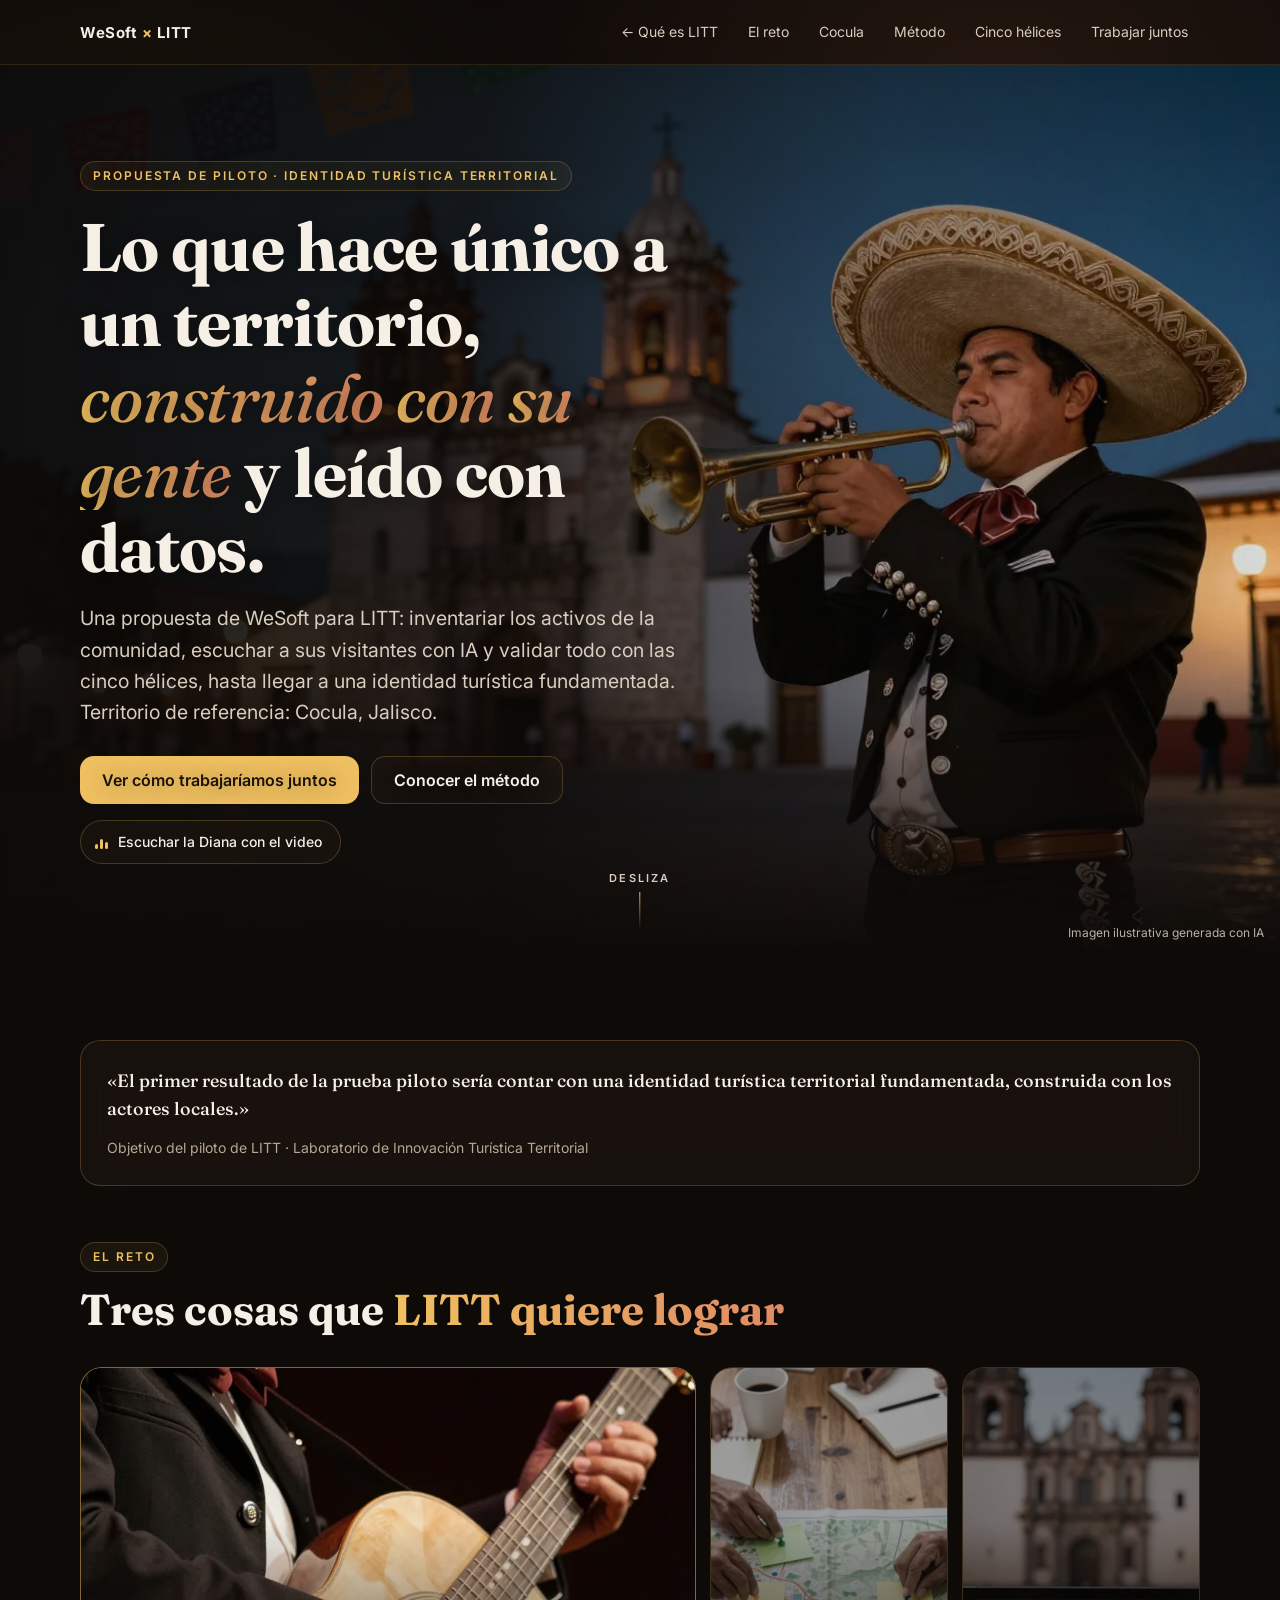
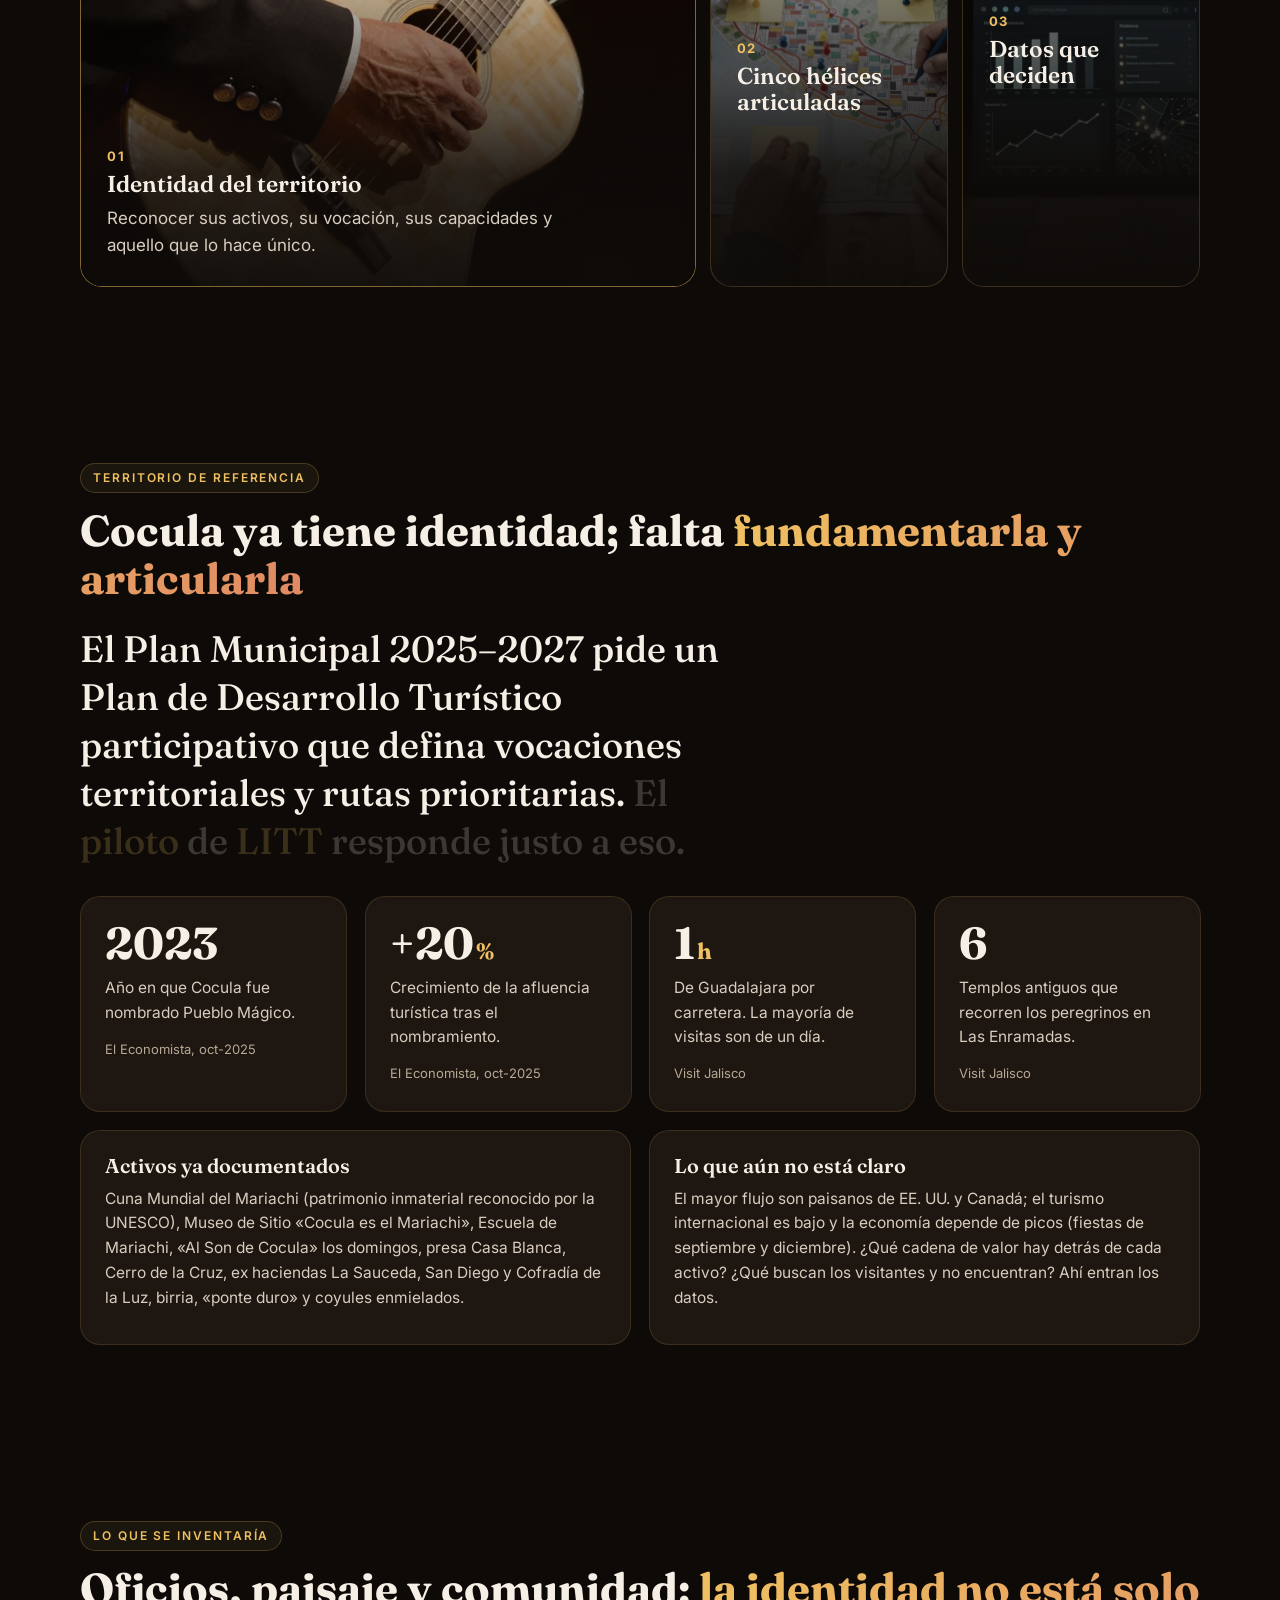
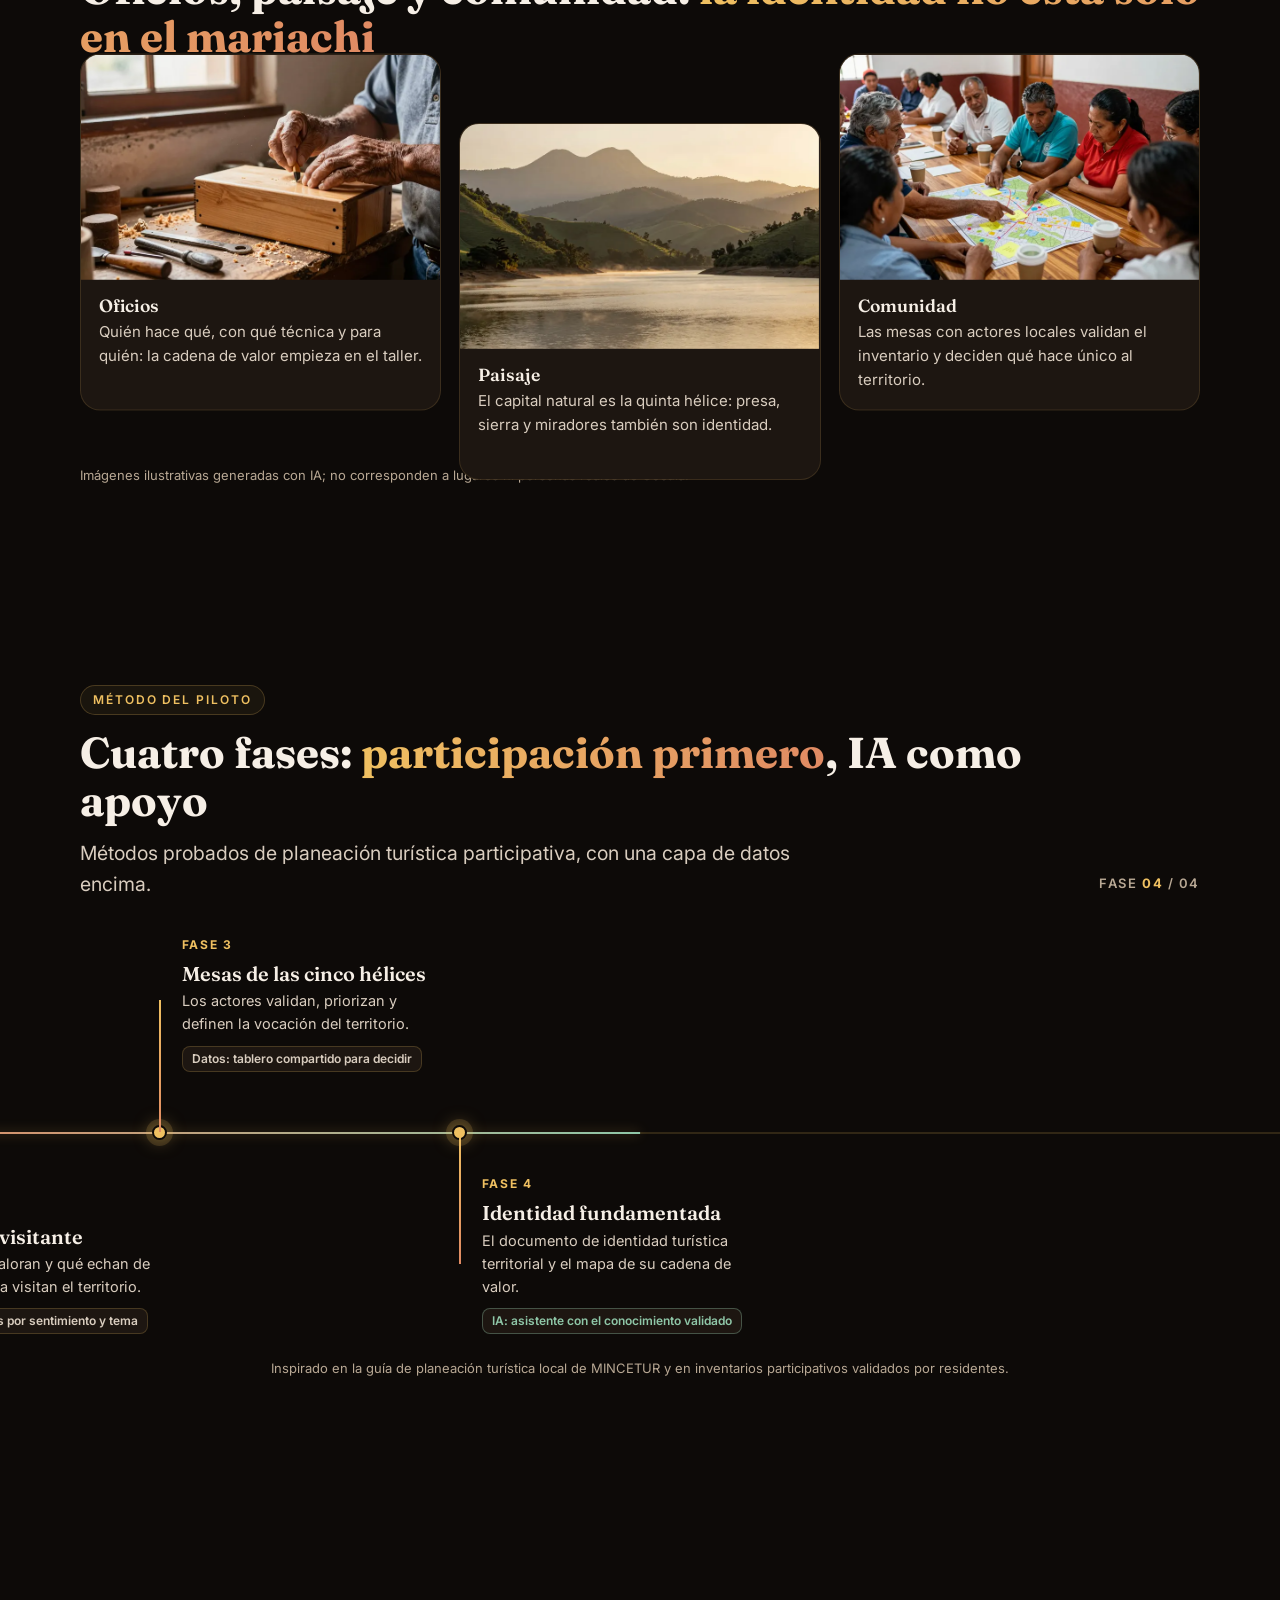
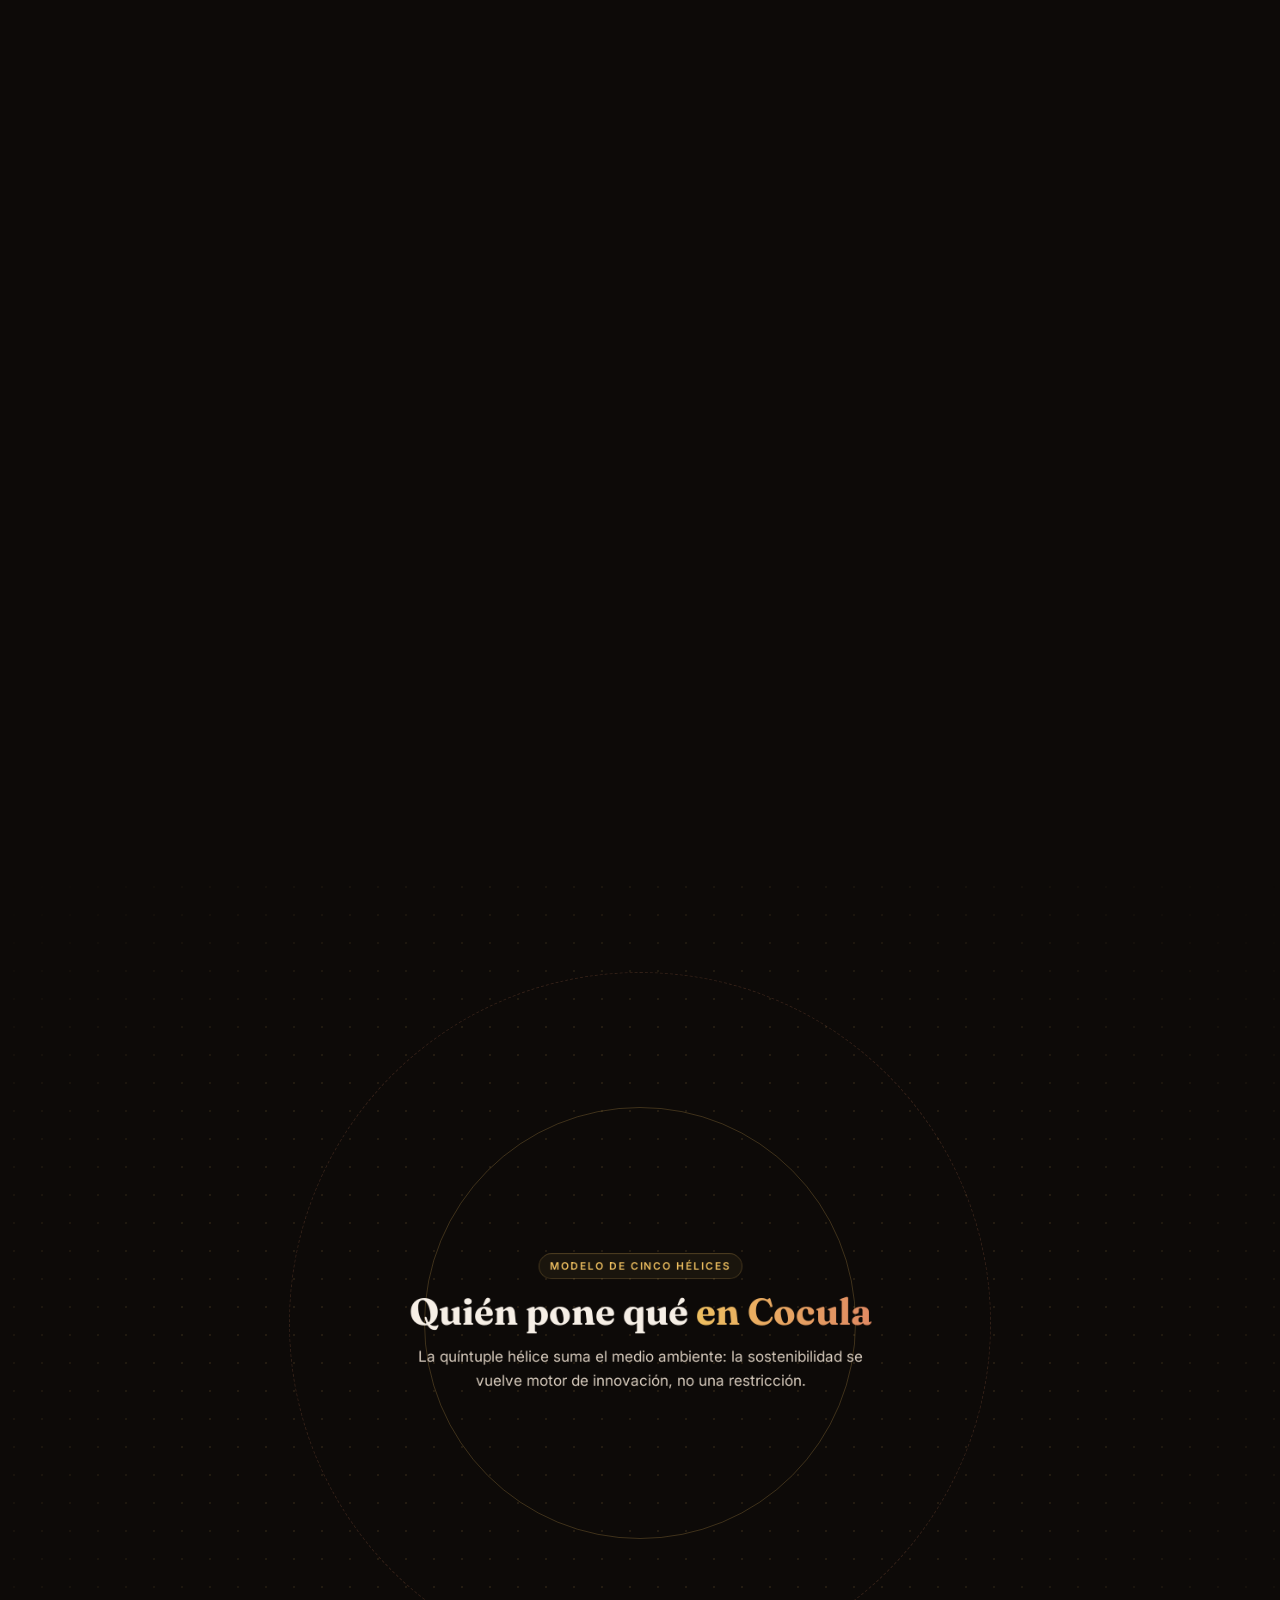
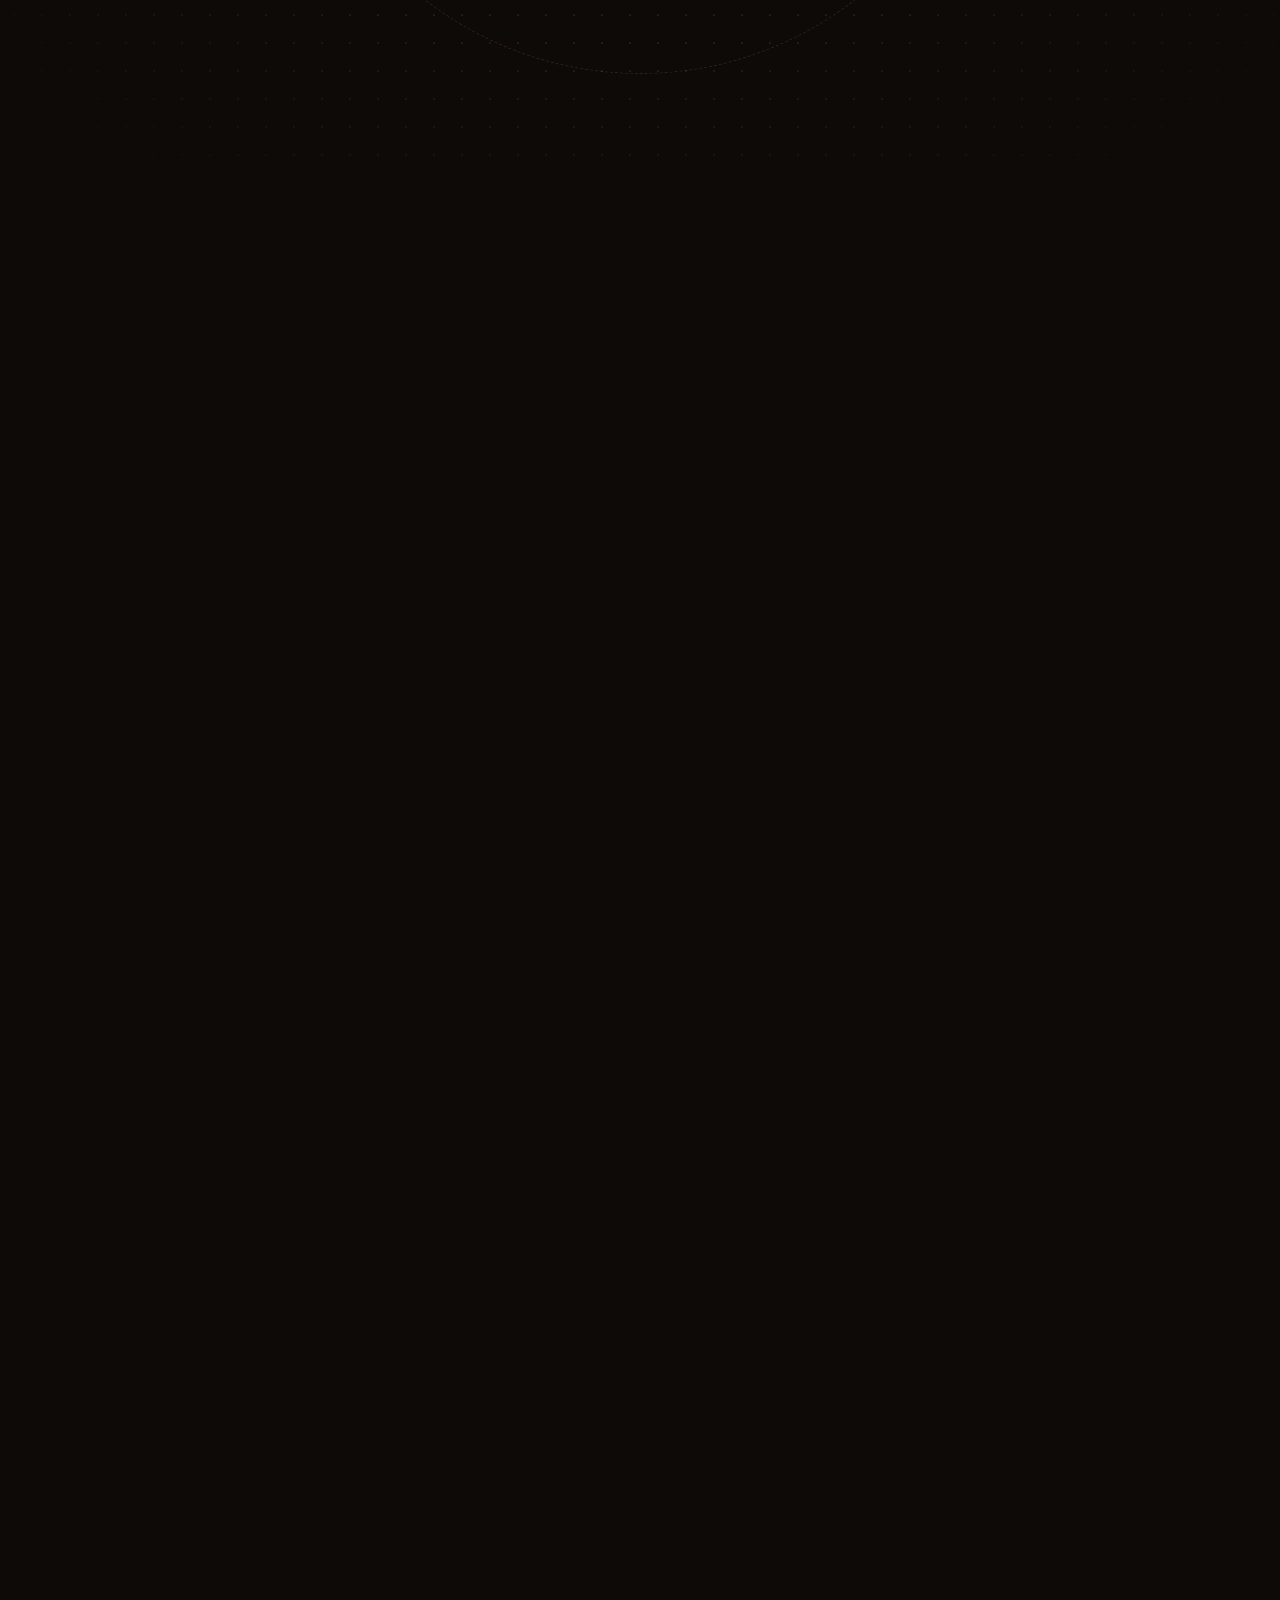
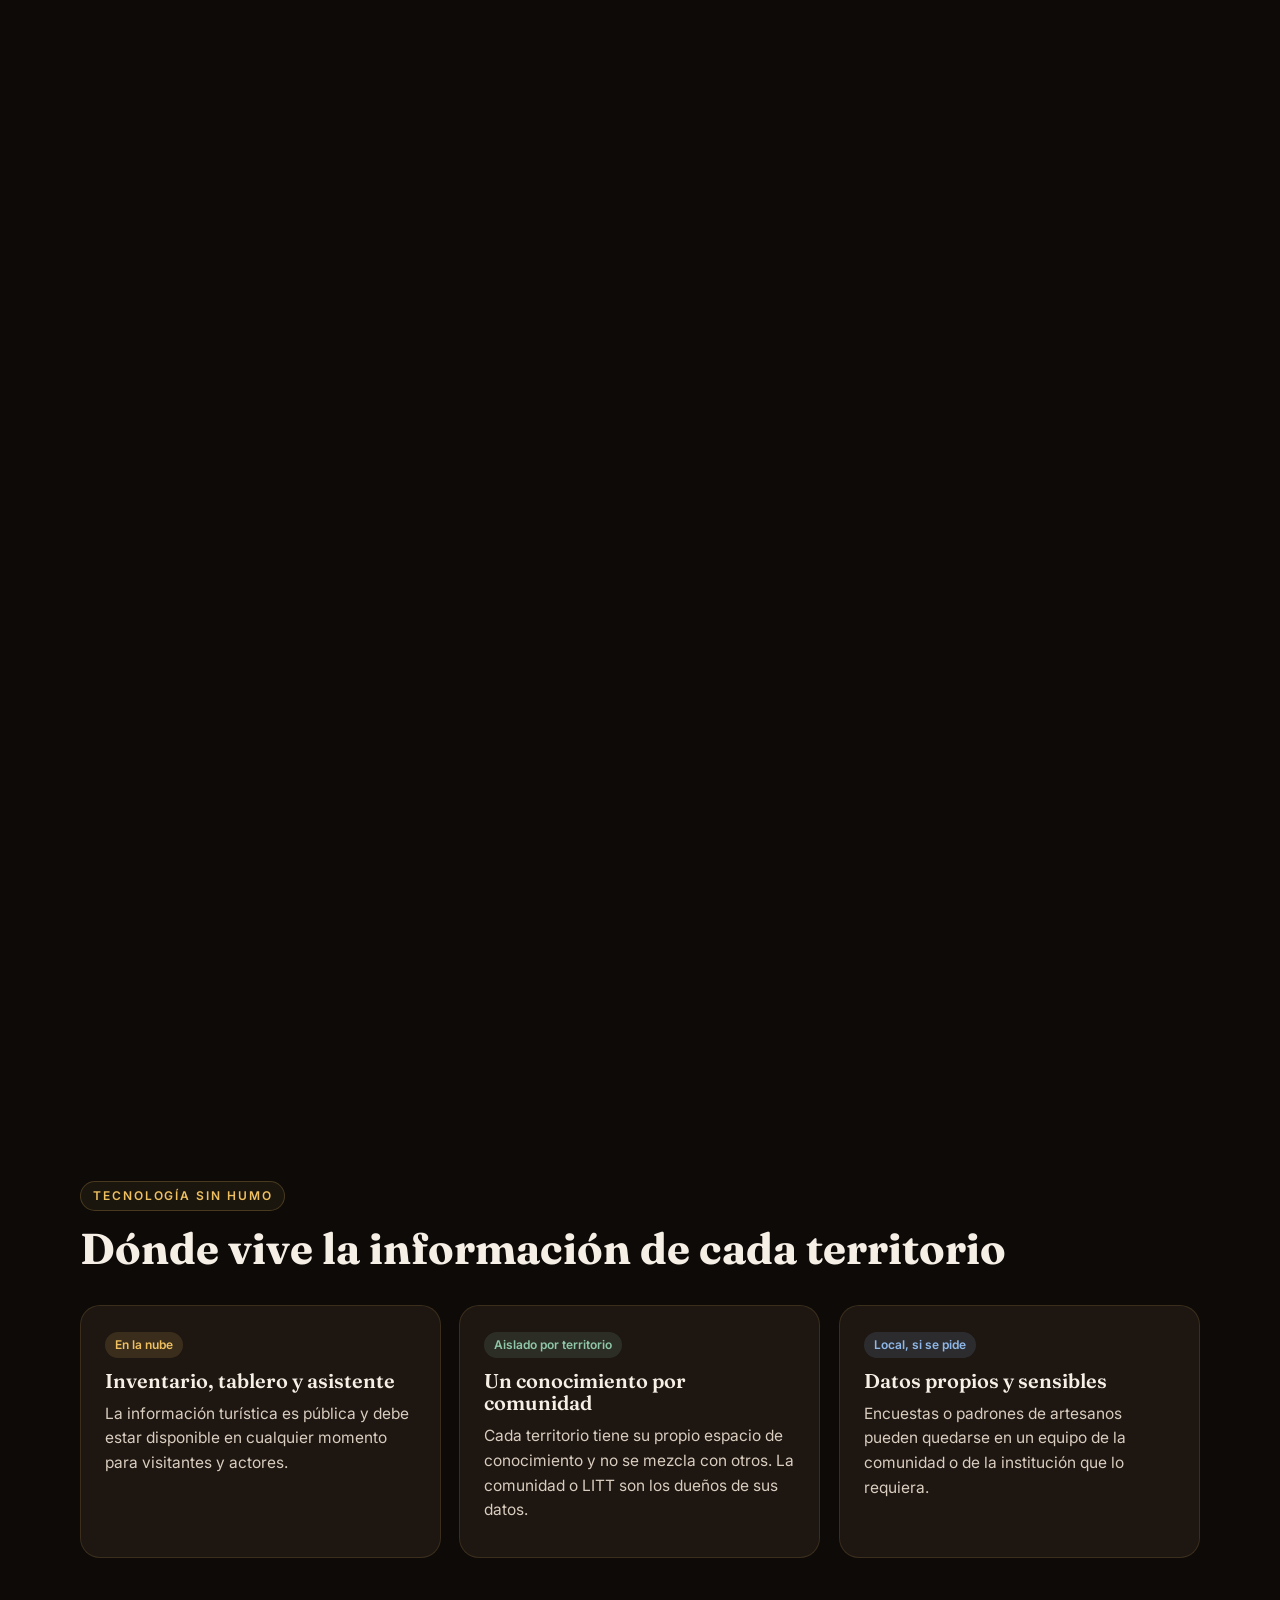
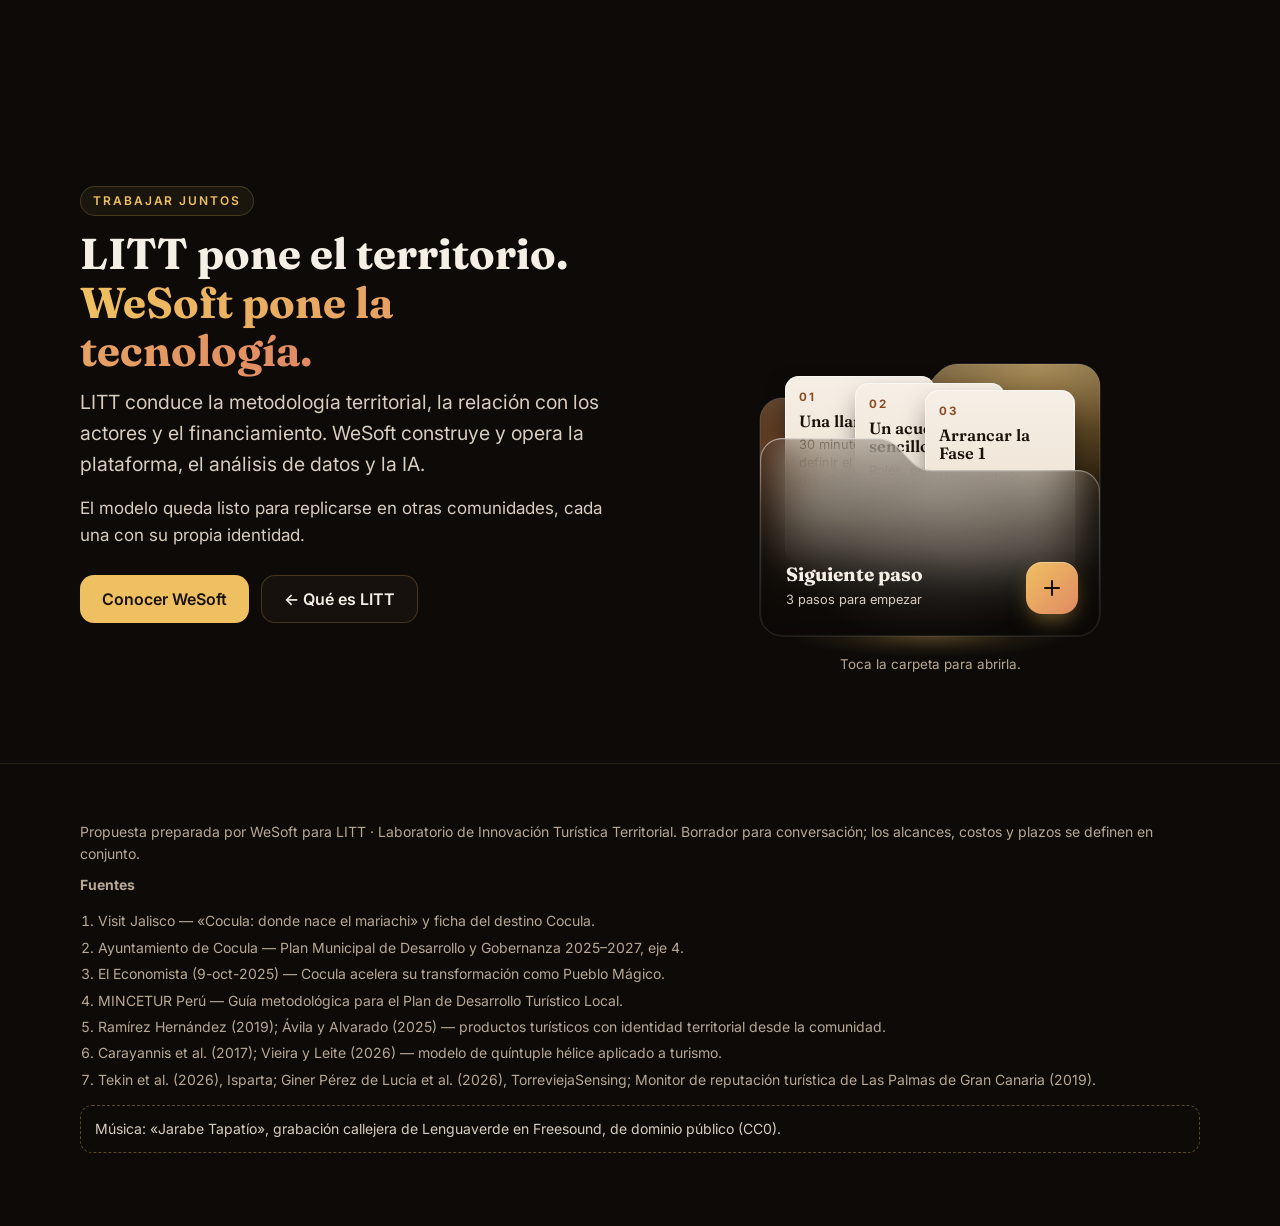
==== commit c7c2b4d8: "feat: música de mariachi (Jarabe Tapatío CC0) y video del index con movimiento - Botón «Escuchar…» e" ====
--- a/propuesta.html
+++ b/propuesta.html
@@ -49,6 +49,7 @@
           <a class="btn btn-oro" href="#juntos">Ver cómo trabajaríamos juntos</a>
           <a class="btn btn-vidrio" href="#metodo">Conocer el método</a>
         </div>
+        <button class="sonido" type="button" data-fx-sonido="audio/diana-jarabe.mp3" data-texto="Escuchar la Diana con el video" data-reinicia aria-pressed="false"><i aria-hidden="true"><b></b><b></b><b></b></i><span>Escuchar la Diana con el video</span></button>
       </div>
     </div>
     <a class="desliza" href="#reto">Desliza<i aria-hidden="true"></i></a>
@@ -238,6 +239,7 @@
       <li>Carayannis et al. (2017); Vieira y Leite (2026) — modelo de quíntuple hélice aplicado a turismo.</li>
       <li>Tekin et al. (2026), Isparta; Giner Pérez de Lucía et al. (2026), TorreviejaSensing; Monitor de reputación turística de Las Palmas de Gran Canaria (2019).</li>
     </ol>
+    <p class="aviso">Música: «Jarabe Tapatío», grabación callejera de Lenguaverde en Freesound, de dominio público (CC0).</p>
   </div>
 </footer>
 
--- a/assets/litt-fx.css
+++ b/assets/litt-fx.css
@@ -219,3 +219,18 @@
 
 /* Hero estilo Toucan (propuesta): el sujeto vive a la derecha; en móvil no se corta */
 .hero-foto--der img,.hero-foto--der video{object-position:84% 50%}
+
+/* Botón de sonido del hero (vidrio, igual que .btn-vidrio) con ecualizador que baila al sonar */
+.sonido{display:inline-flex;align-items:center;gap:10px;min-height:44px;margin-top:16px;padding:0 18px 0 14px;border-radius:999px;
+  font:500 14px/1 Inter,system-ui,sans-serif;color:var(--ink);background:rgba(32,24,18,.55);border:1px solid var(--glass-borde);cursor:pointer;
+  -webkit-backdrop-filter:blur(10px);backdrop-filter:blur(10px)}
+.sonido:hover{background:rgba(239,192,97,.12)}
+.sonido:focus-visible{outline:2px solid var(--oro);outline-offset:3px}
+.sonido i{display:inline-flex;align-items:flex-end;gap:2px;height:14px}
+.sonido i b{display:block;width:3px;height:5px;border-radius:2px;background:var(--oro)}
+.sonido i b:nth-child(2){height:10px}.sonido i b:nth-child(3){height:7px}
+.sonido.on{border-color:rgba(239,192,97,.55)}
+.sonido.on i b{animation:fx-eq .9s ease-in-out infinite alternate}
+.sonido.on i b:nth-child(2){animation-delay:-.3s}.sonido.on i b:nth-child(3){animation-delay:-.6s}
+@keyframes fx-eq{from{height:3px}to{height:14px}}
+@media (prefers-reduced-motion:reduce){.sonido.on i b{animation:none}}
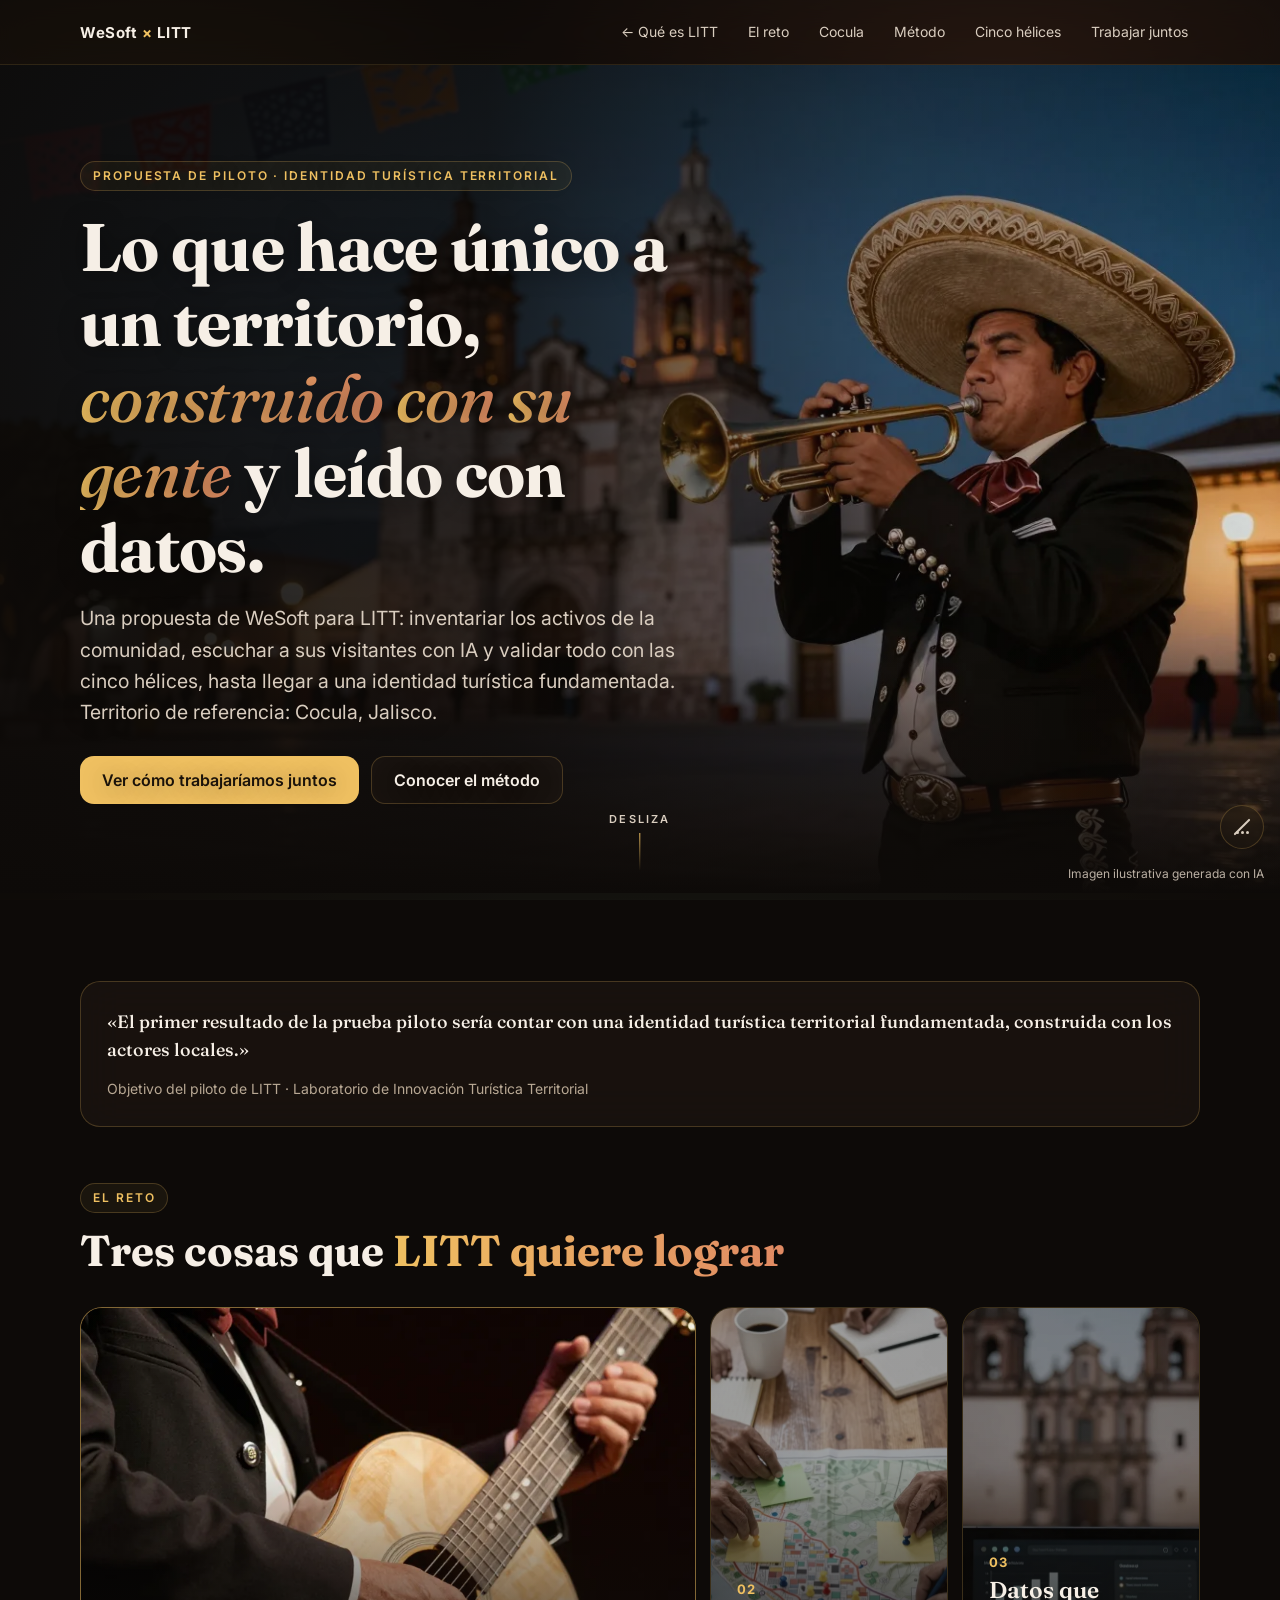
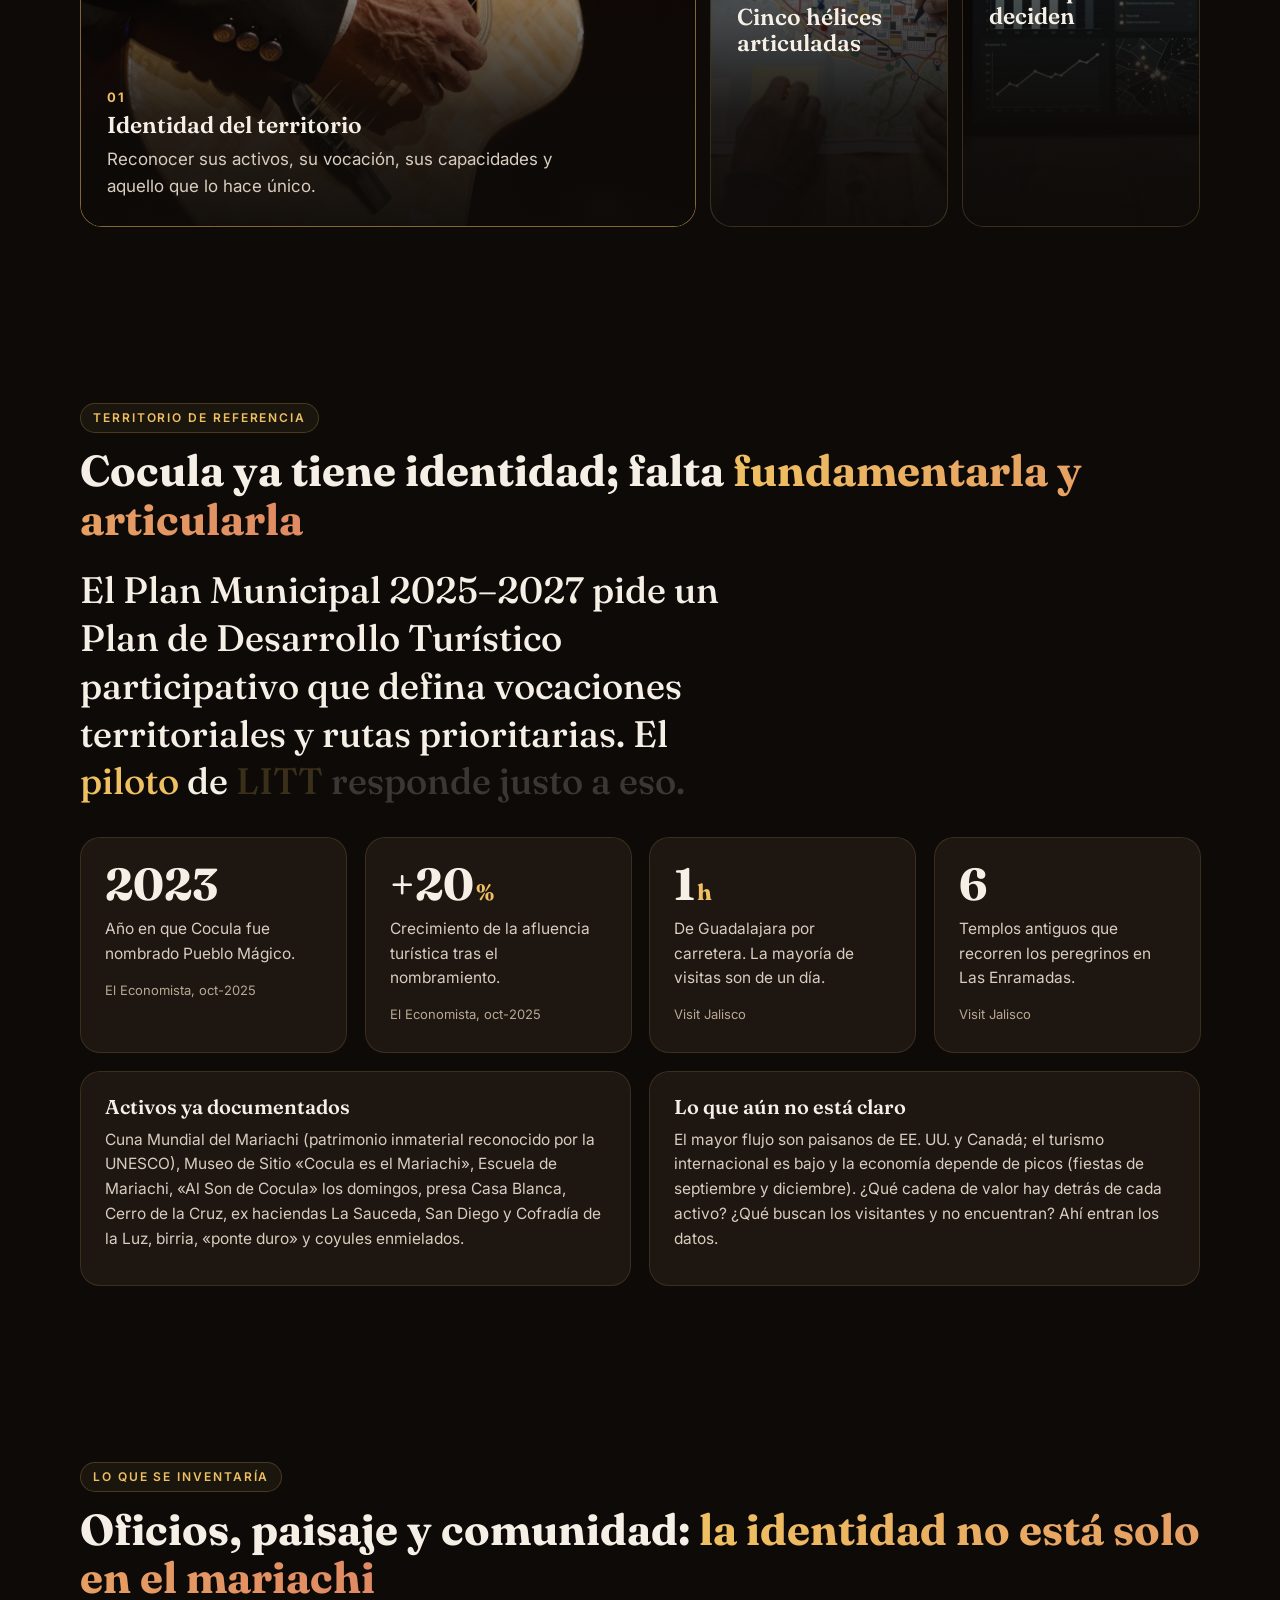
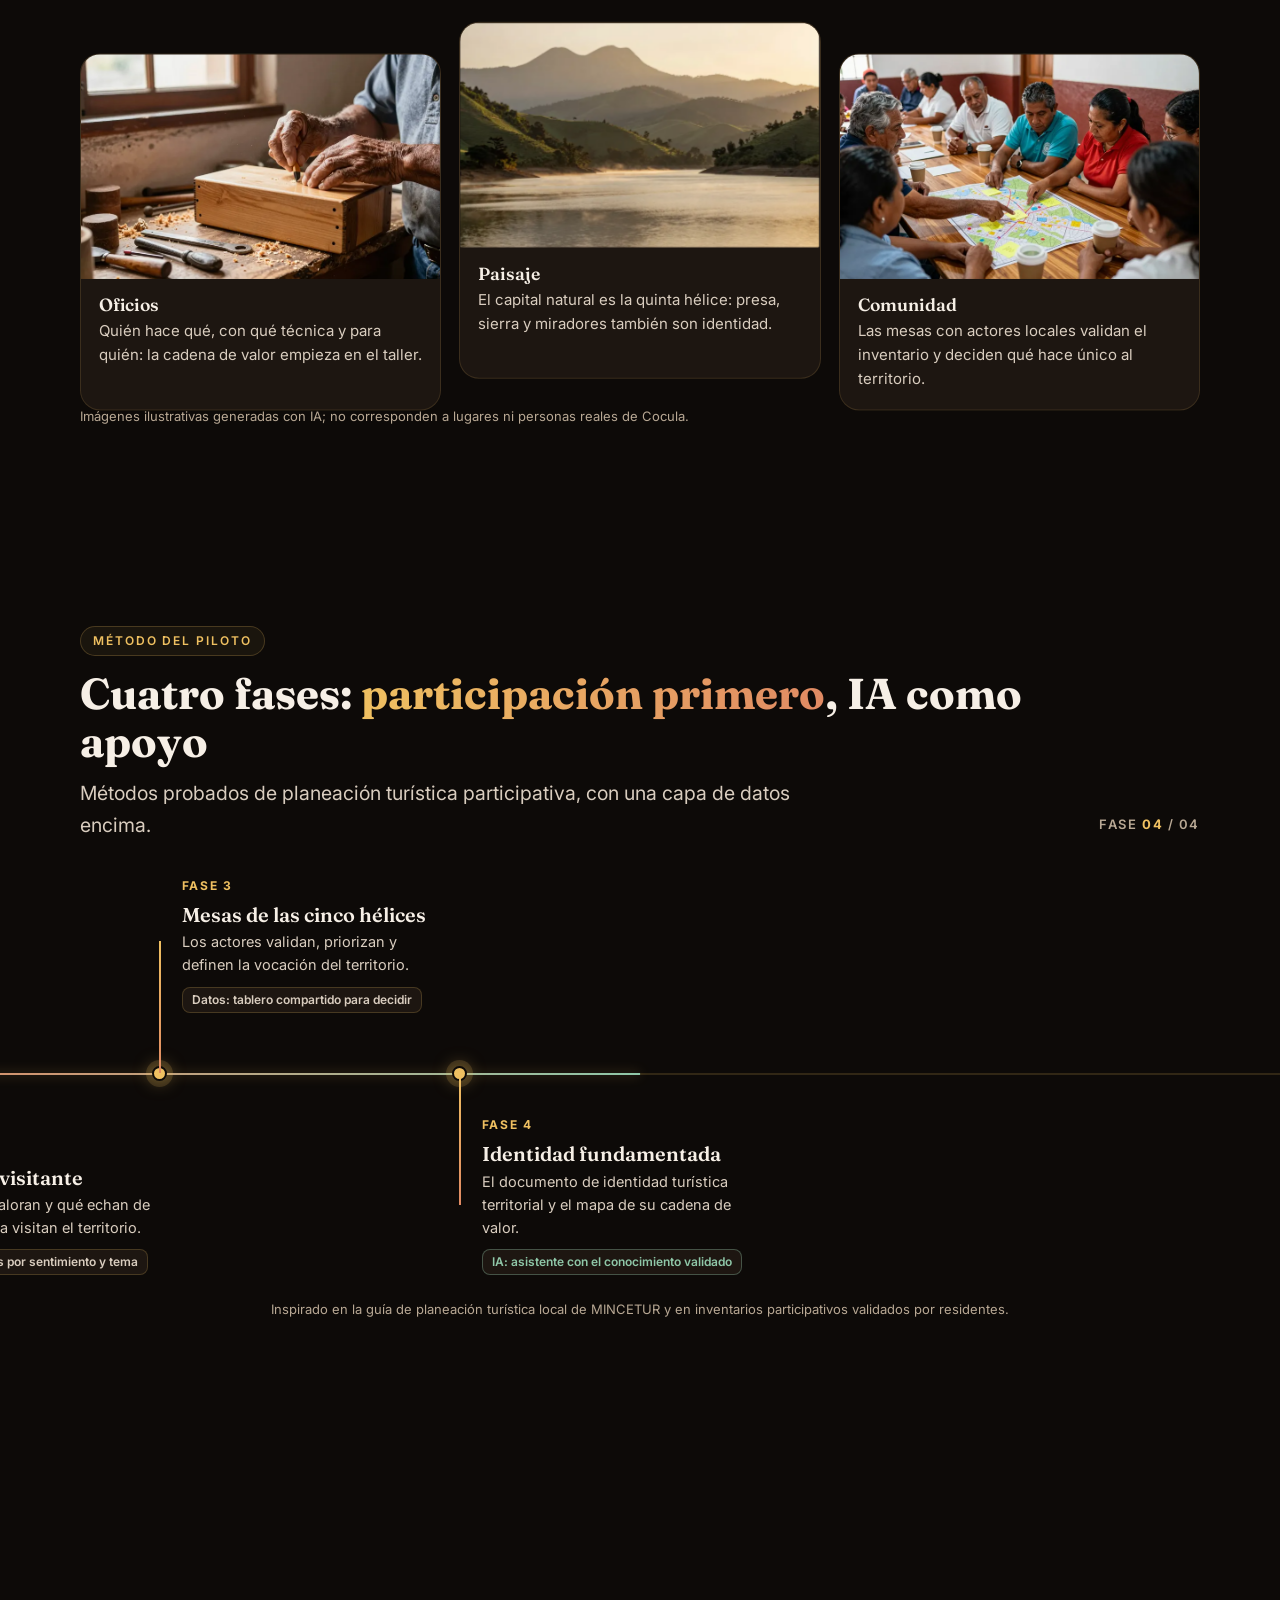
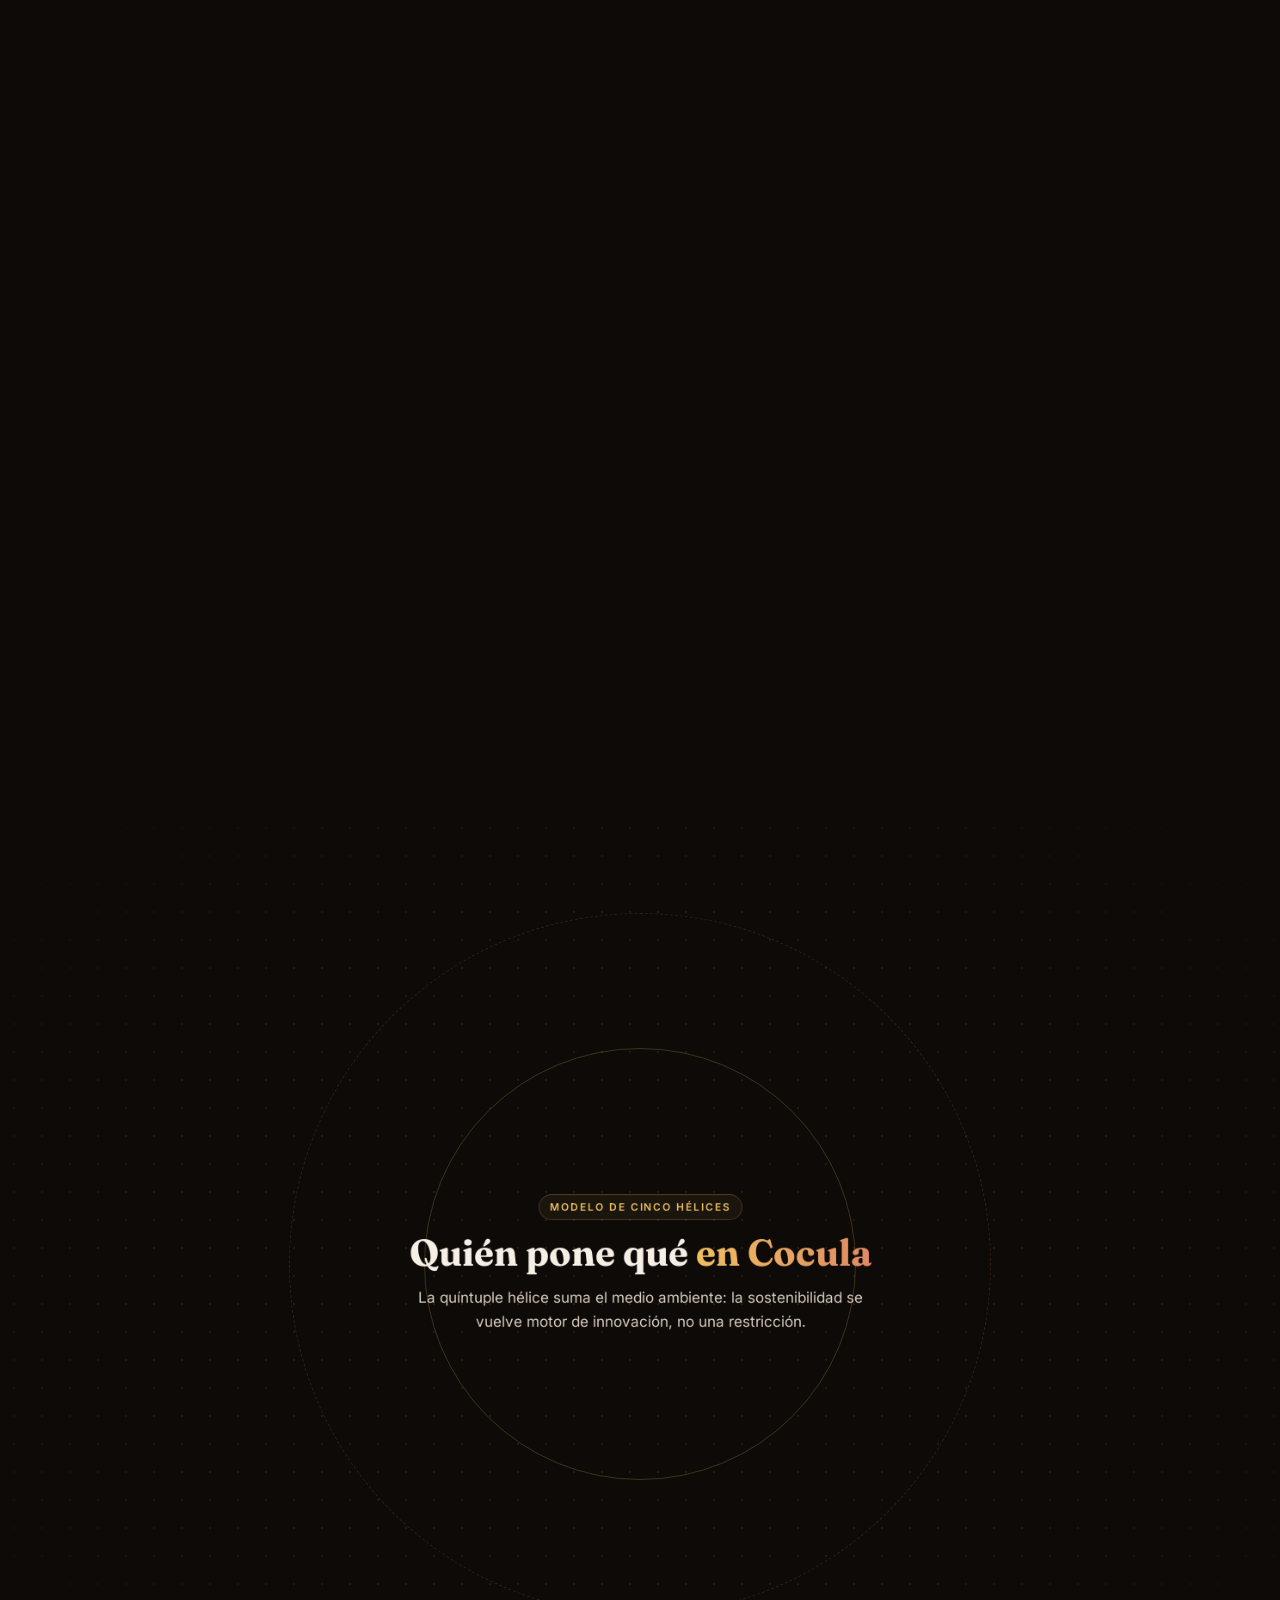
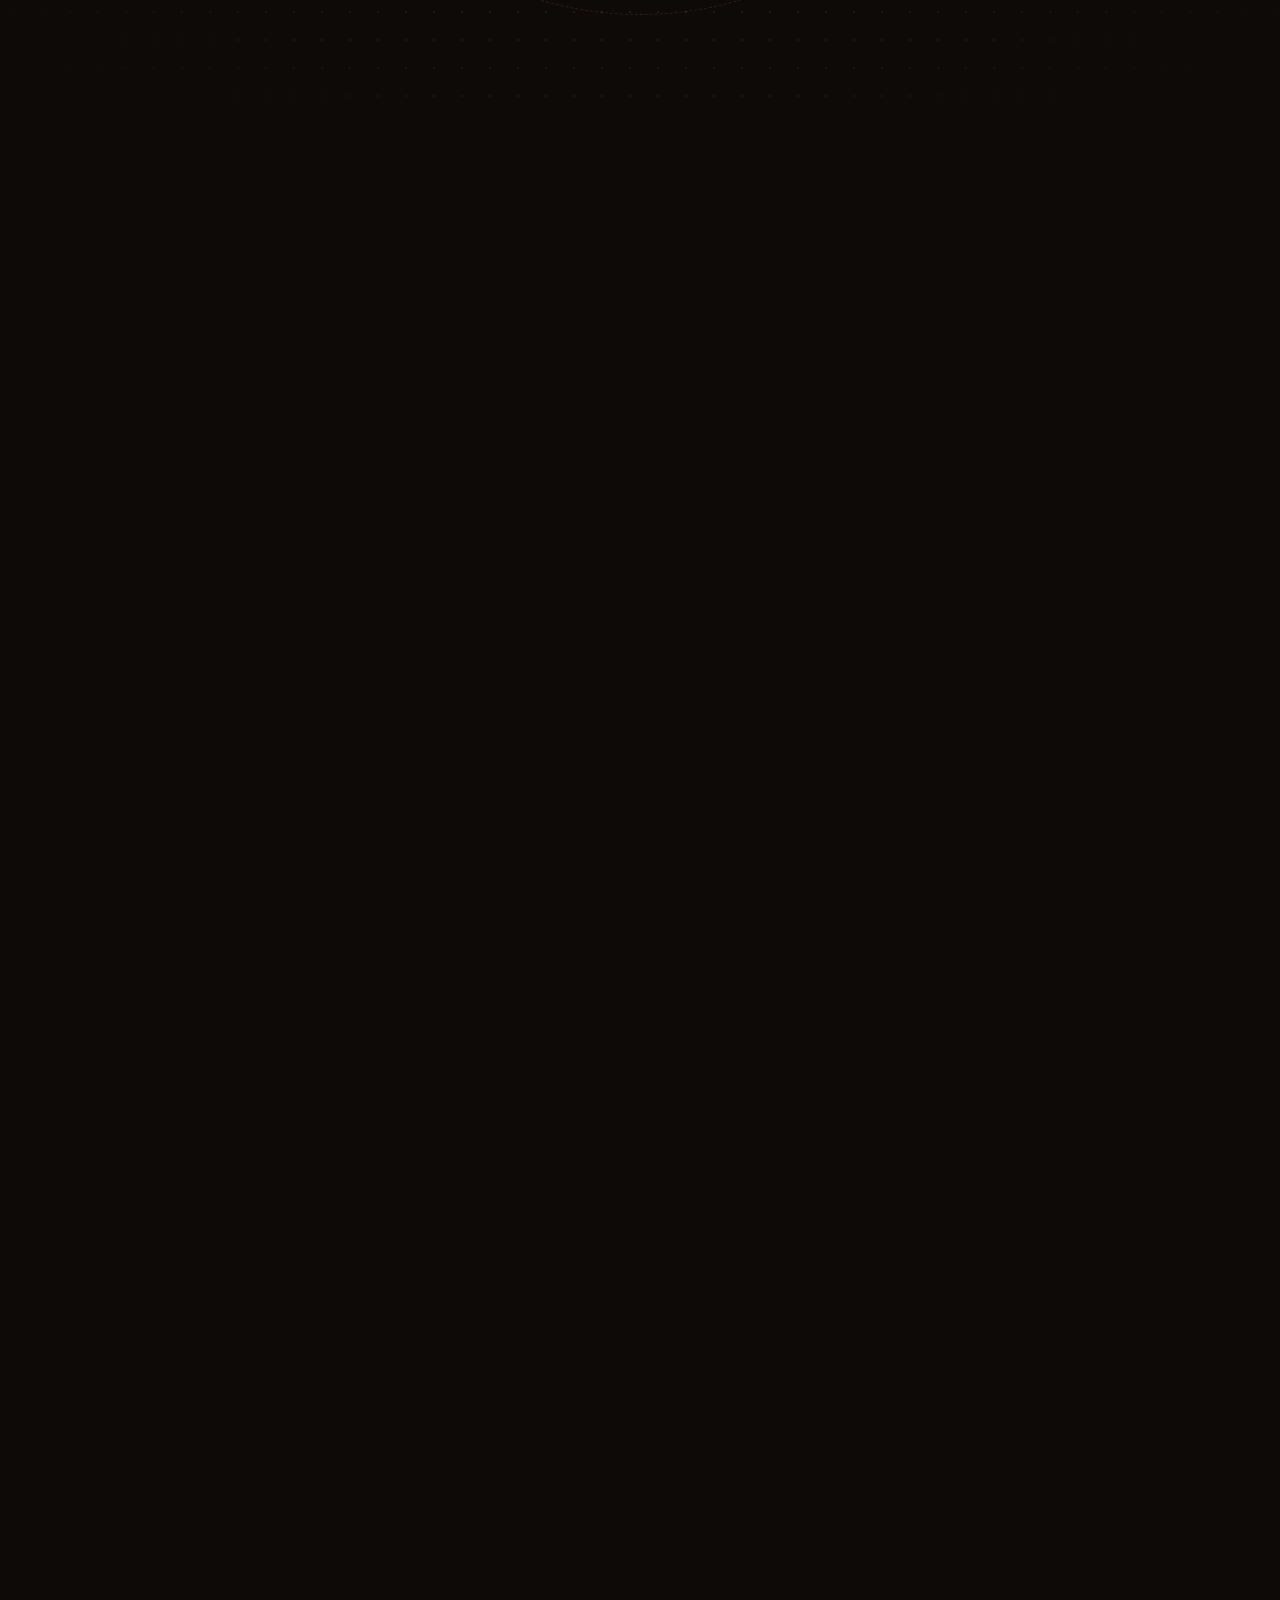
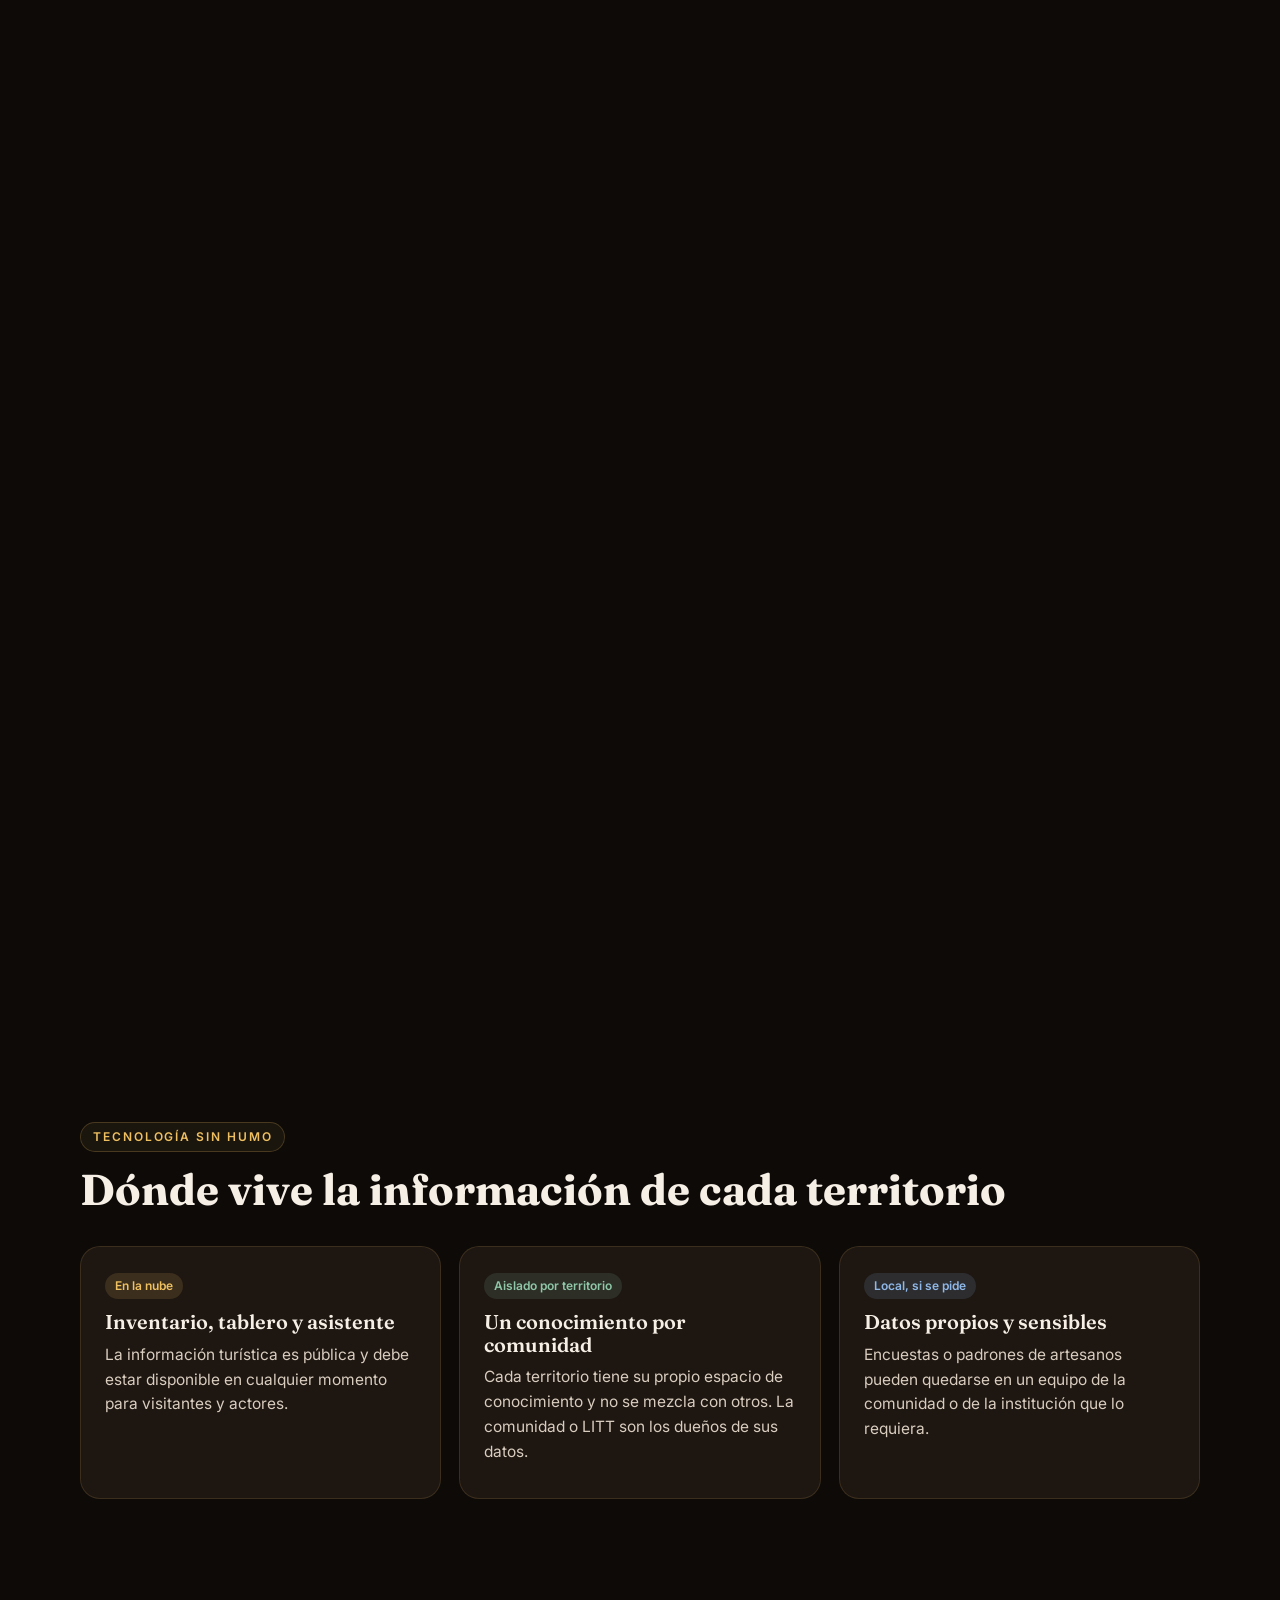
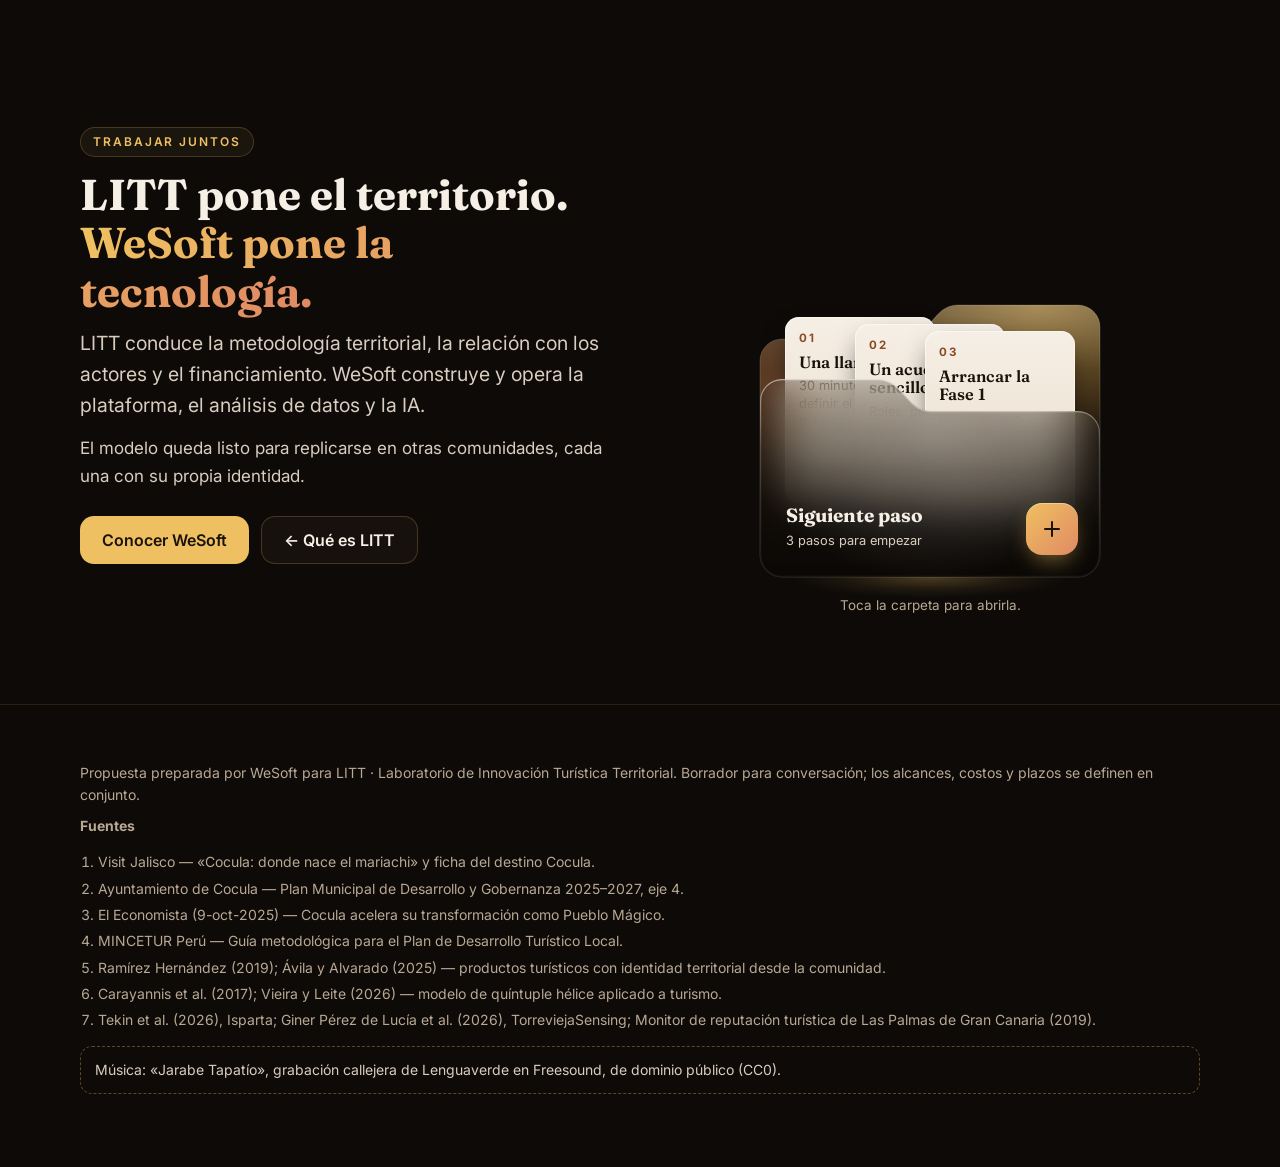
==== commit d2c589fc: "feat(propuesta): hero en bucle con plazuela + solo del mariachi y música encendida - Video de 19 s: " ====
--- a/propuesta.html
+++ b/propuesta.html
@@ -37,7 +37,7 @@
   <!-- HERO -->
   <section class="hero" data-fx-cine>
     <div class="hero-foto hero-foto--der" aria-hidden="true">
-      <video id="heroVideo" autoplay muted playsinline preload="none" poster="img/hero-mariachi.webp" data-src="img/hero-mariachi.mp4" data-una-vez></video>
+      <video id="heroVideo" autoplay muted loop playsinline preload="none" poster="img/hero.webp" data-src="img/hero-mariachi.mp4"></video>
       <img src="img/hero-mariachi.webp" alt="" width="1536" height="864">
     </div>
     <div class="envoltura hero-grid">
@@ -49,10 +49,10 @@
           <a class="btn btn-oro" href="#juntos">Ver cómo trabajaríamos juntos</a>
           <a class="btn btn-vidrio" href="#metodo">Conocer el método</a>
         </div>
-        <button class="sonido" type="button" data-fx-sonido="audio/diana-jarabe.mp3" data-texto="Escuchar la Diana con el video" data-reinicia aria-pressed="false"><i aria-hidden="true"><b></b><b></b><b></b></i><span>Escuchar la Diana con el video</span></button>
       </div>
     </div>
     <a class="desliza" href="#reto">Desliza<i aria-hidden="true"></i></a>
+    <button class="musica" type="button" data-fx-musica="video" data-alt="audio/diana-jarabe.mp3" aria-pressed="false" aria-label="Activar la música"><i aria-hidden="true"><b></b><b></b><b></b></i></button>
     <p class="credito-ia">Imagen ilustrativa generada con IA</p>
   </section>
 
--- a/assets/litt-fx.css
+++ b/assets/litt-fx.css
@@ -220,17 +220,16 @@
 /* Hero estilo Toucan (propuesta): el sujeto vive a la derecha; en móvil no se corta */
 .hero-foto--der img,.hero-foto--der video{object-position:84% 50%}
 
-/* Botón de sonido del hero (vidrio, igual que .btn-vidrio) con ecualizador que baila al sonar */
-.sonido{display:inline-flex;align-items:center;gap:10px;min-height:44px;margin-top:16px;padding:0 18px 0 14px;border-radius:999px;
-  font:500 14px/1 Inter,system-ui,sans-serif;color:var(--ink);background:rgba(32,24,18,.55);border:1px solid var(--glass-borde);cursor:pointer;
-  -webkit-backdrop-filter:blur(10px);backdrop-filter:blur(10px)}
-.sonido:hover{background:rgba(239,192,97,.12)}
-.sonido:focus-visible{outline:2px solid var(--oro);outline-offset:3px}
-.sonido i{display:inline-flex;align-items:flex-end;gap:2px;height:14px}
-.sonido i b{display:block;width:3px;height:5px;border-radius:2px;background:var(--oro)}
-.sonido i b:nth-child(2){height:10px}.sonido i b:nth-child(3){height:7px}
-.sonido.on{border-color:rgba(239,192,97,.55)}
-.sonido.on i b{animation:fx-eq .9s ease-in-out infinite alternate}
-.sonido.on i b:nth-child(2){animation-delay:-.3s}.sonido.on i b:nth-child(3){animation-delay:-.6s}
+/* Música del hero: icono discreto en la esquina (solo para silenciar o reactivar); ecualizador que baila al sonar */
+.musica{position:absolute;right:16px;bottom:44px;z-index:2;display:grid;place-items:center;width:44px;height:44px;border-radius:999px;cursor:pointer;
+  color:var(--ink);background:rgba(32,24,18,.55);border:1px solid var(--glass-borde);-webkit-backdrop-filter:blur(10px);backdrop-filter:blur(10px)}
+.musica:hover{background:rgba(239,192,97,.14)}
+.musica:focus-visible{outline:2px solid var(--oro);outline-offset:3px}
+.musica i{display:inline-flex;align-items:flex-end;gap:2px;height:14px}
+.musica i b{display:block;width:3px;height:3px;border-radius:2px;background:var(--ink-2)}
+.musica:not(.on)::after{content:"";position:absolute;width:22px;height:2px;background:var(--ink-2);transform:rotate(-45deg);border-radius:2px}
+.musica.on{border-color:rgba(239,192,97,.55)}
+.musica.on i b{background:var(--oro);animation:fx-eq .9s ease-in-out infinite alternate}
+.musica.on i b:nth-child(2){animation-delay:-.3s}.musica.on i b:nth-child(3){animation-delay:-.6s}
 @keyframes fx-eq{from{height:3px}to{height:14px}}
-@media (prefers-reduced-motion:reduce){.sonido.on i b{animation:none}}
+@media (prefers-reduced-motion:reduce){.musica.on i b{animation:none;height:10px}}
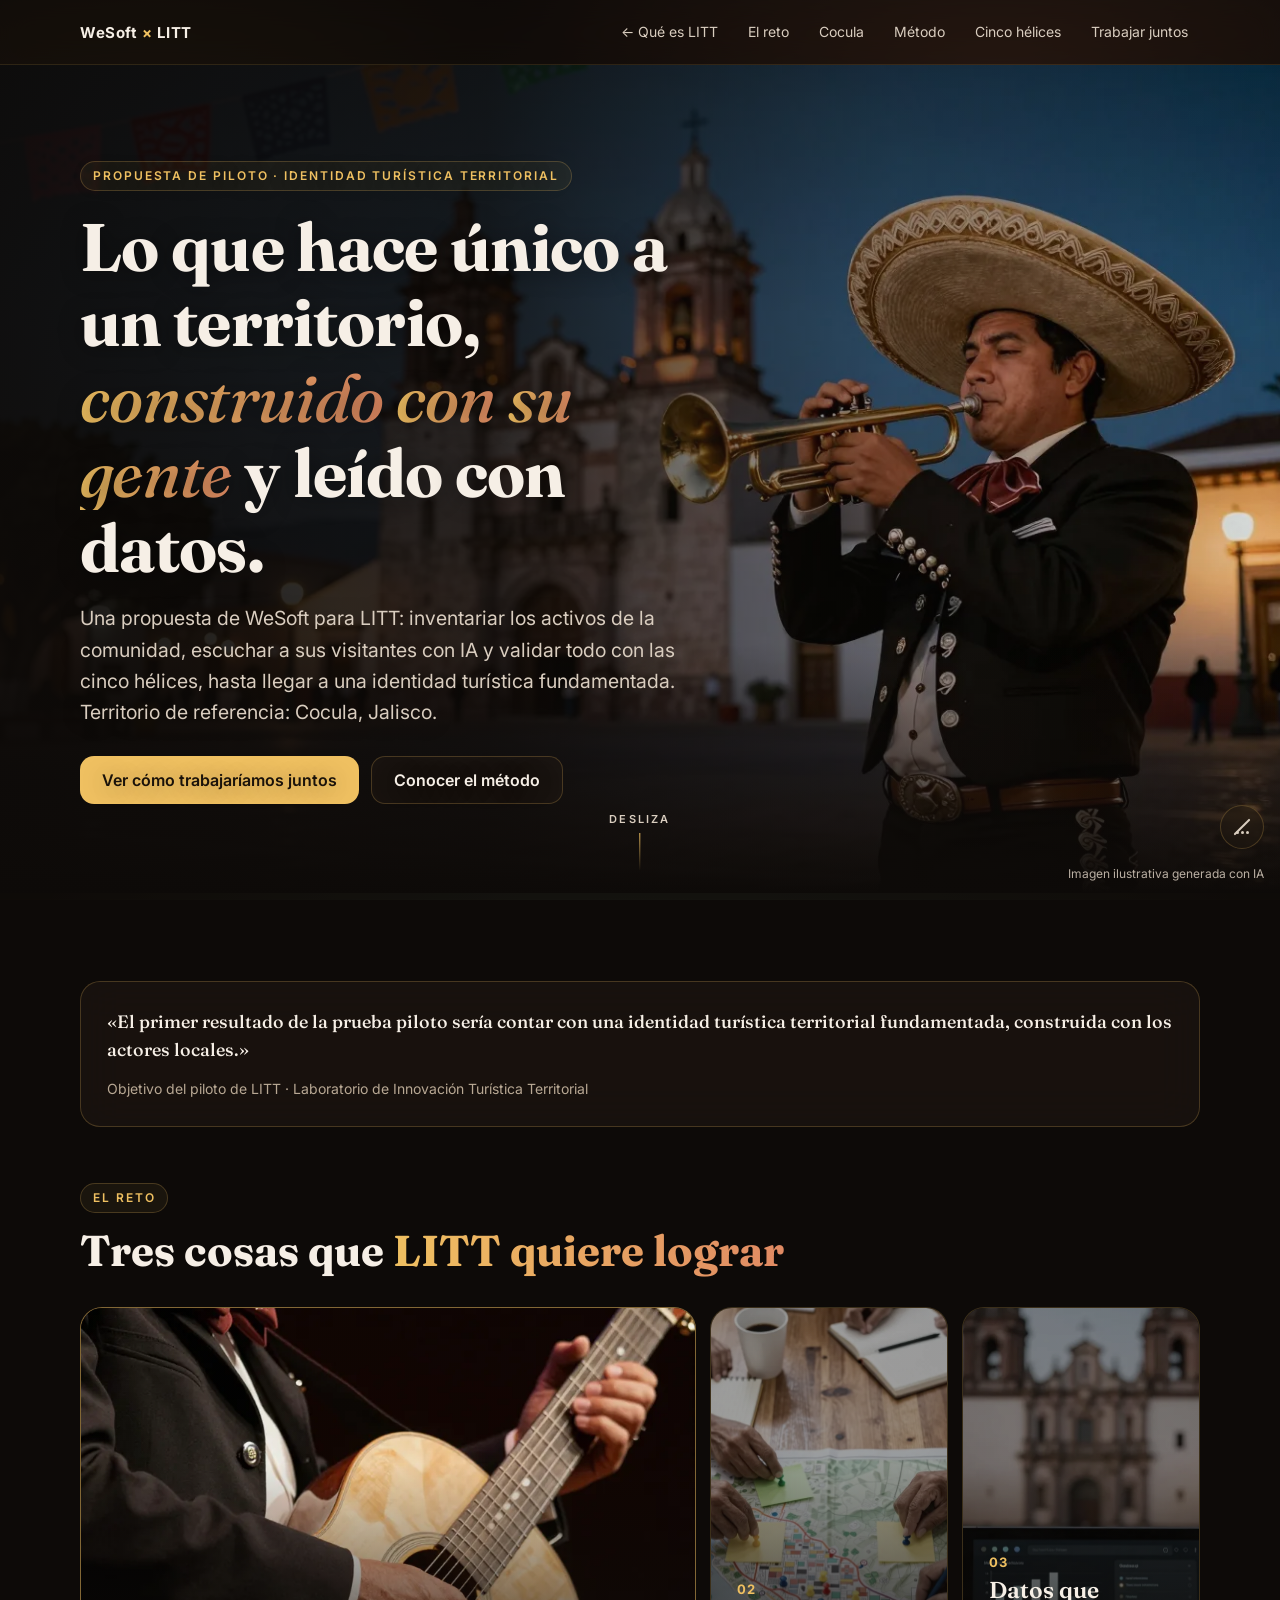
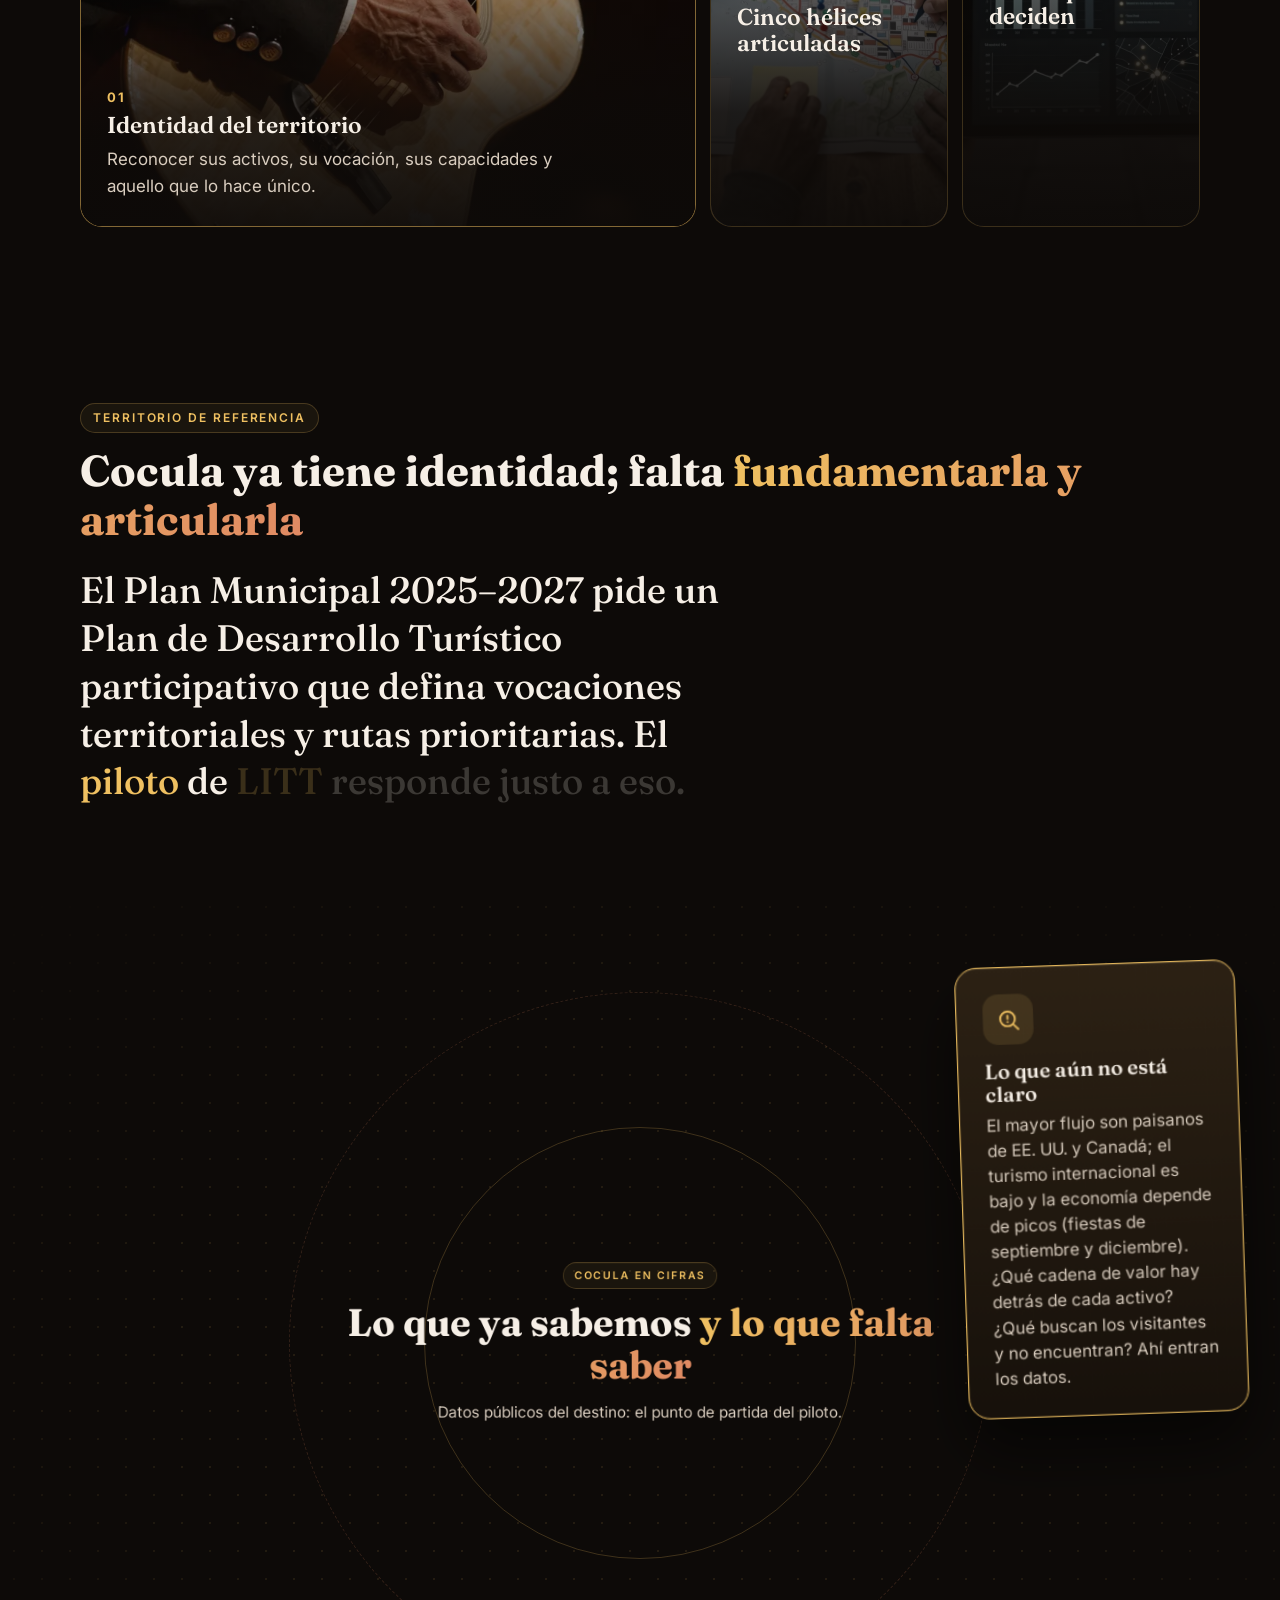
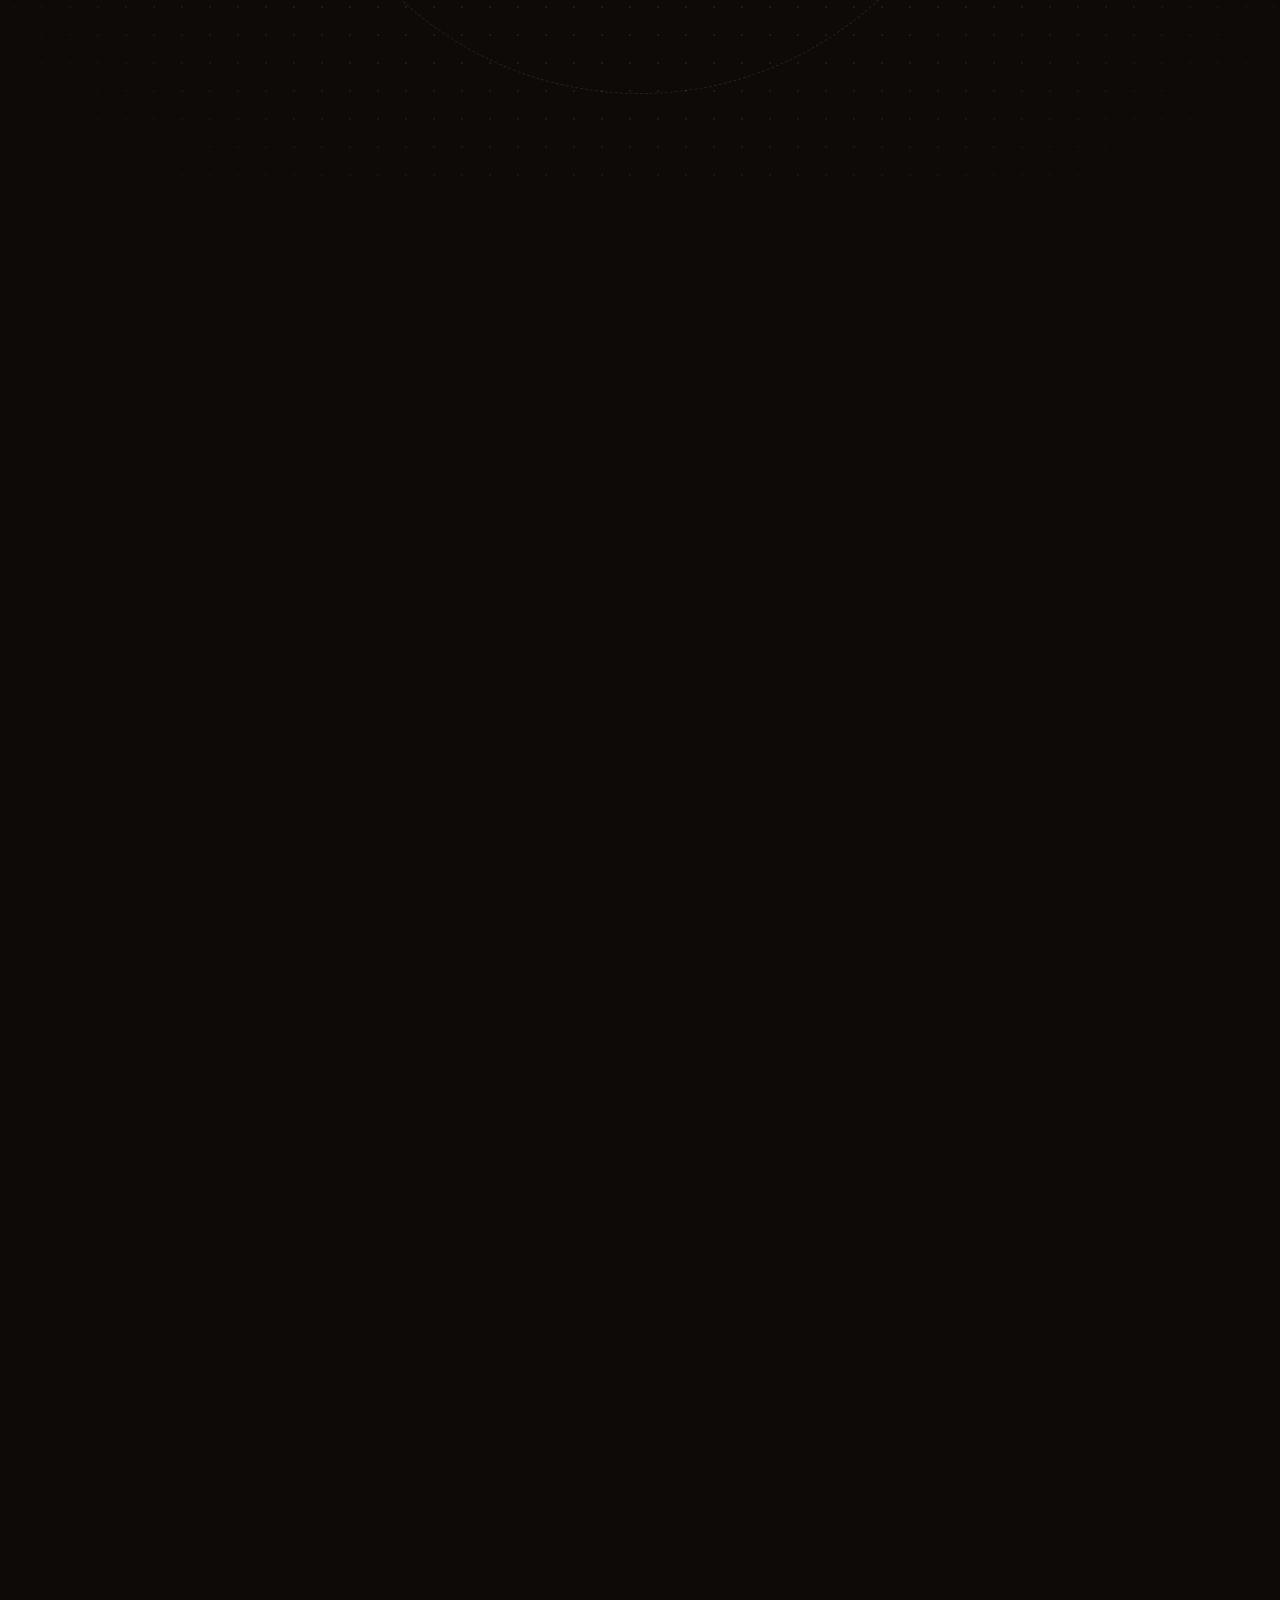
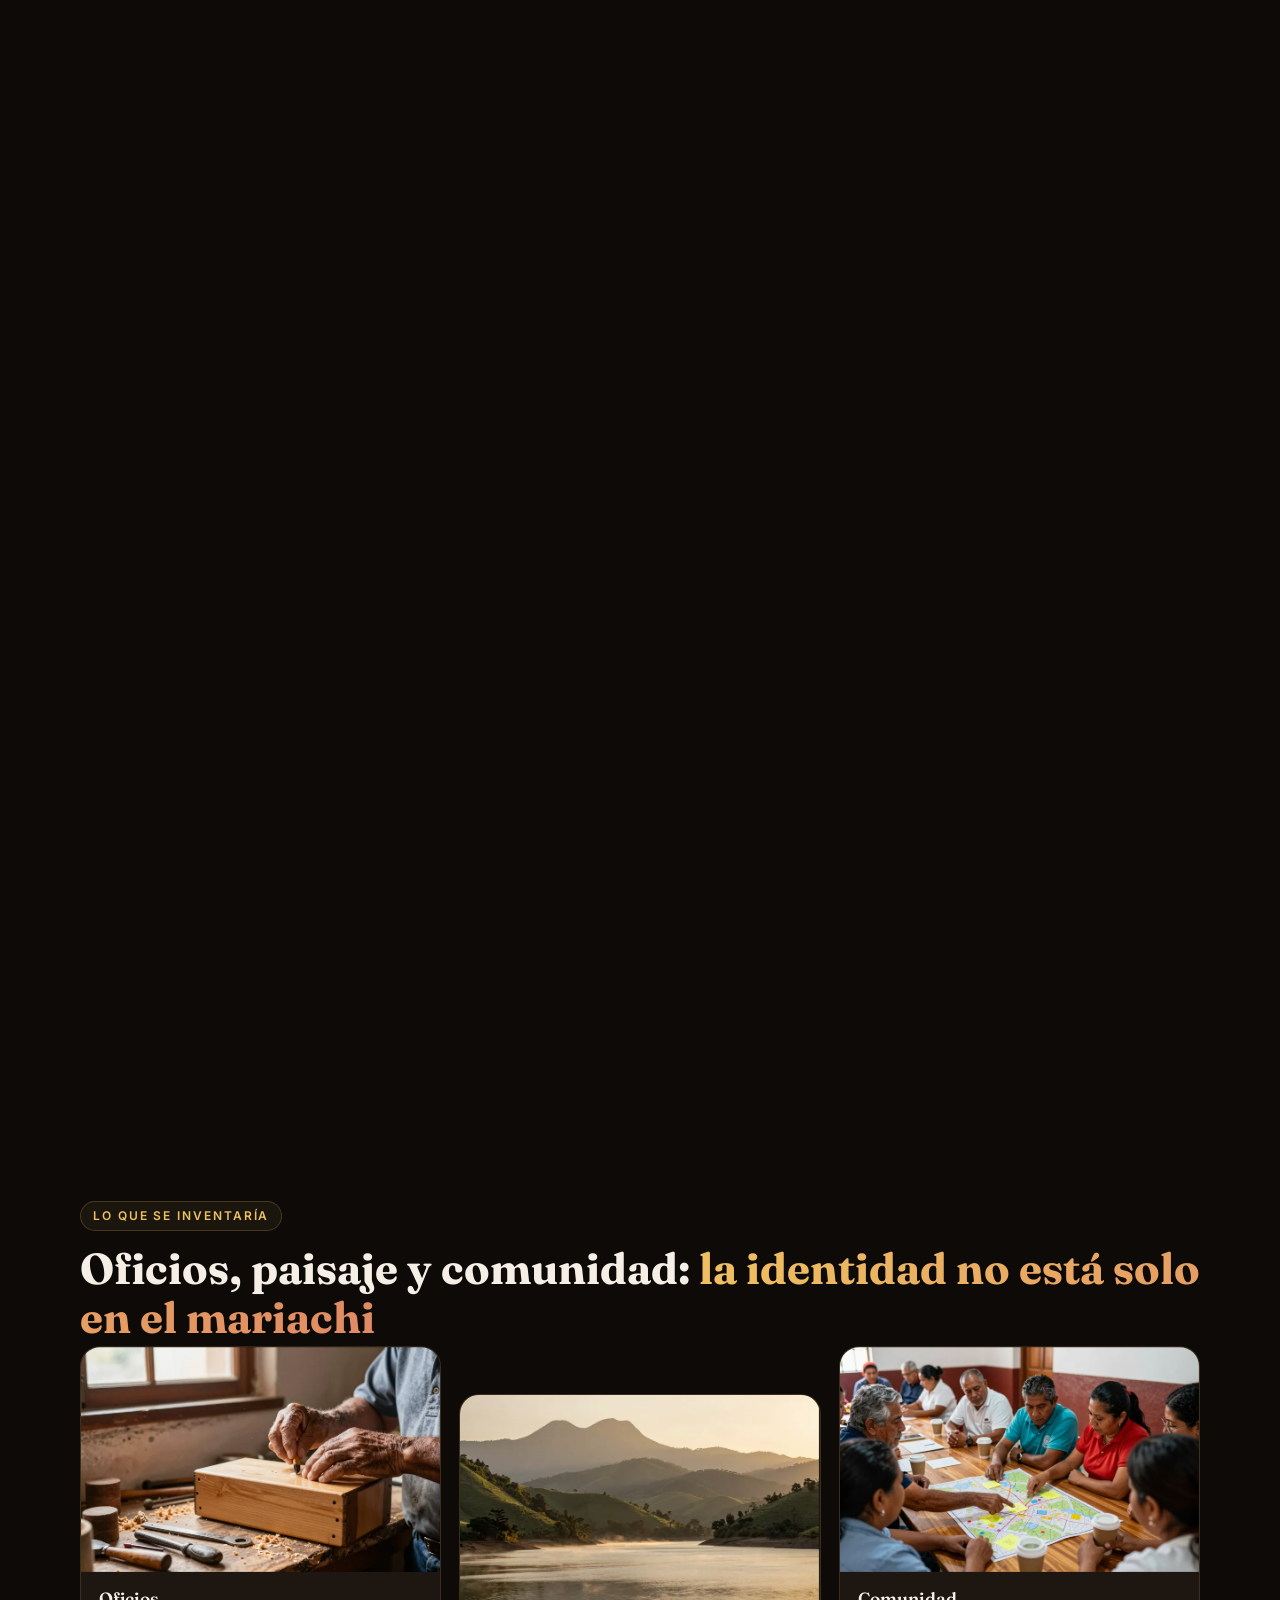
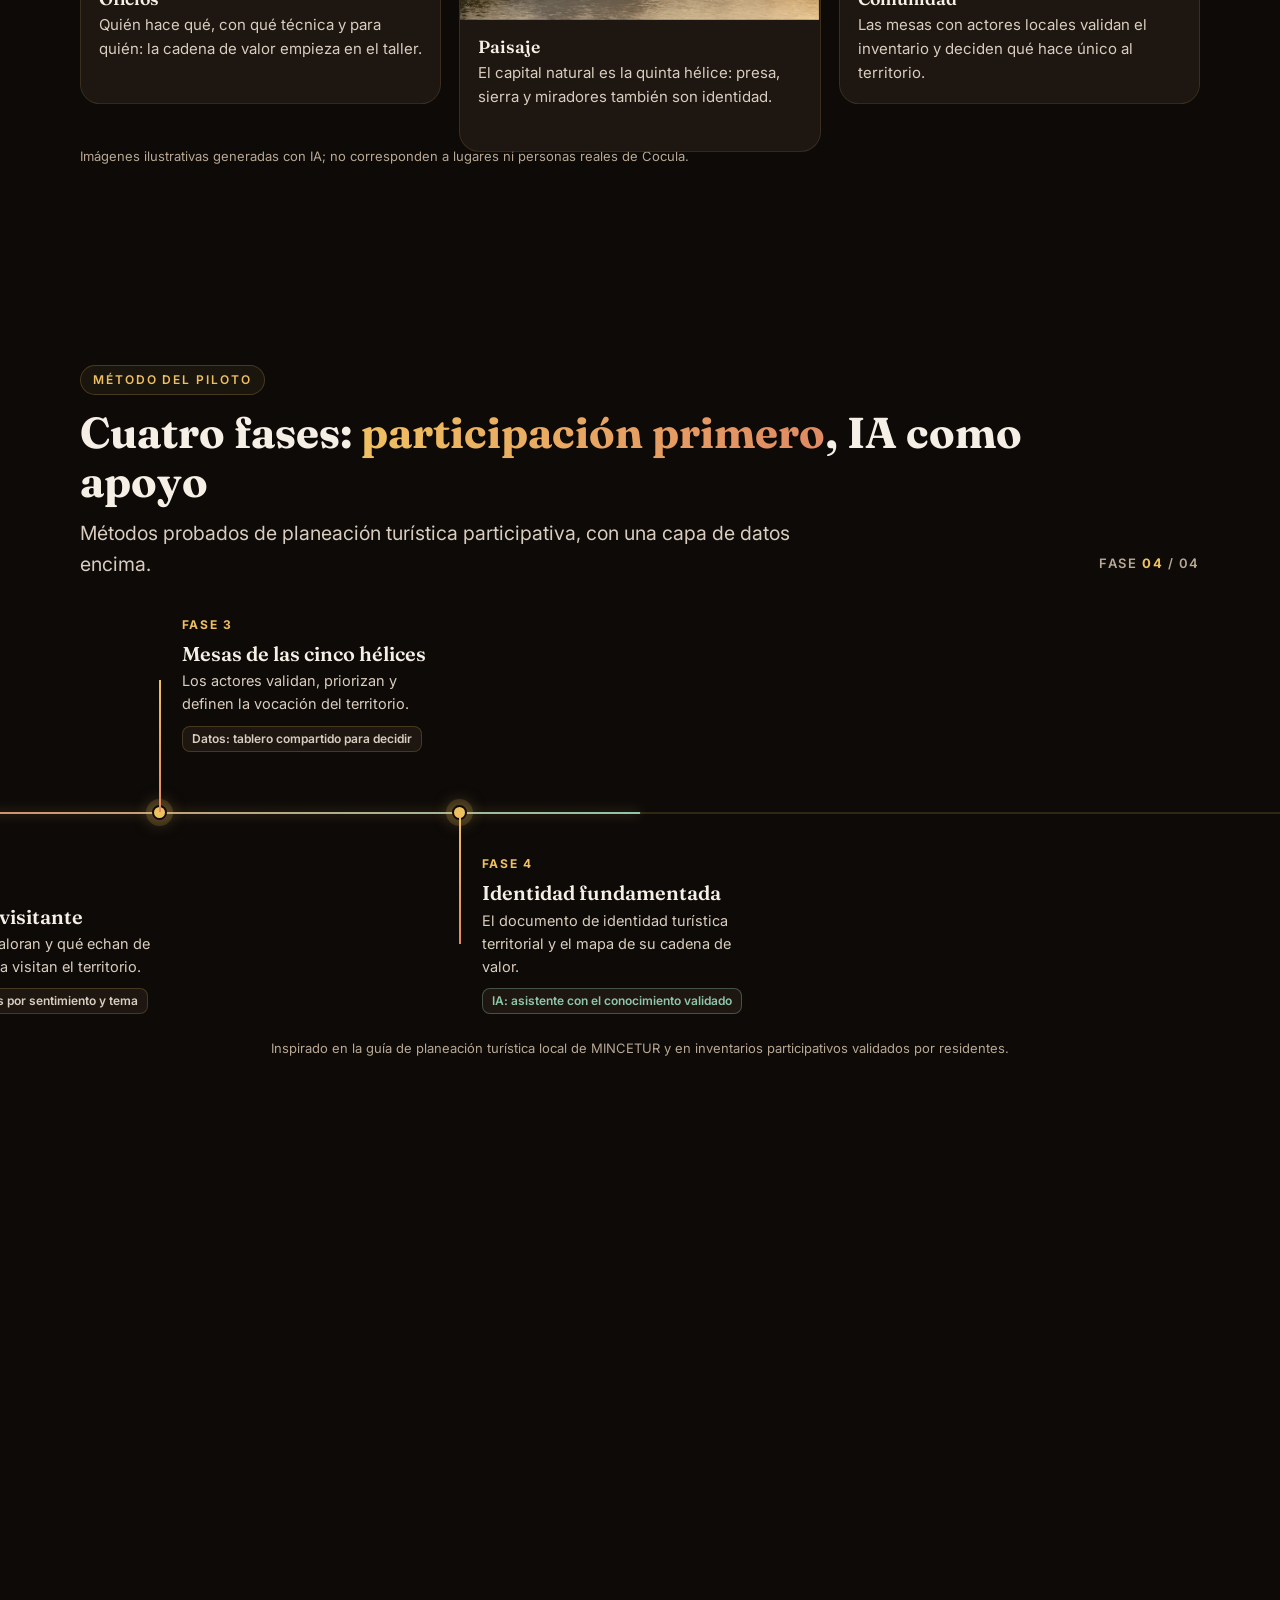
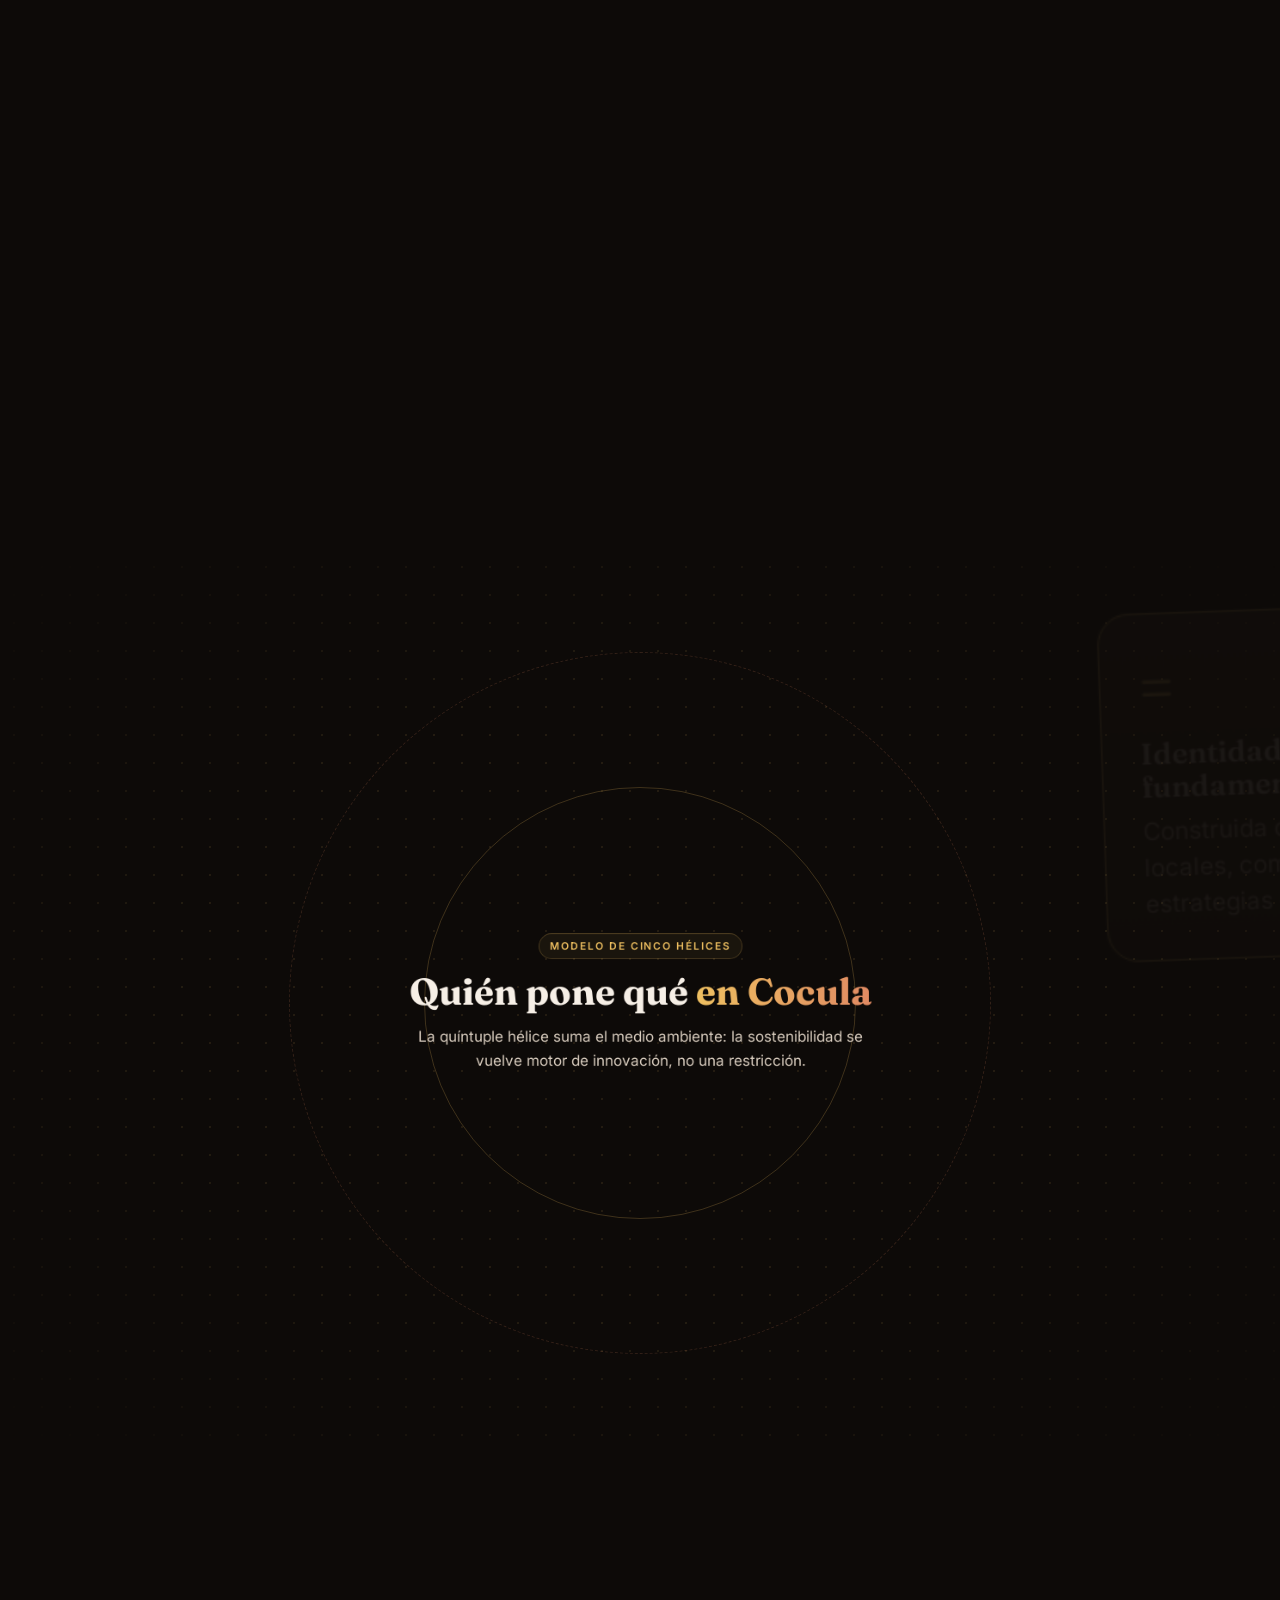
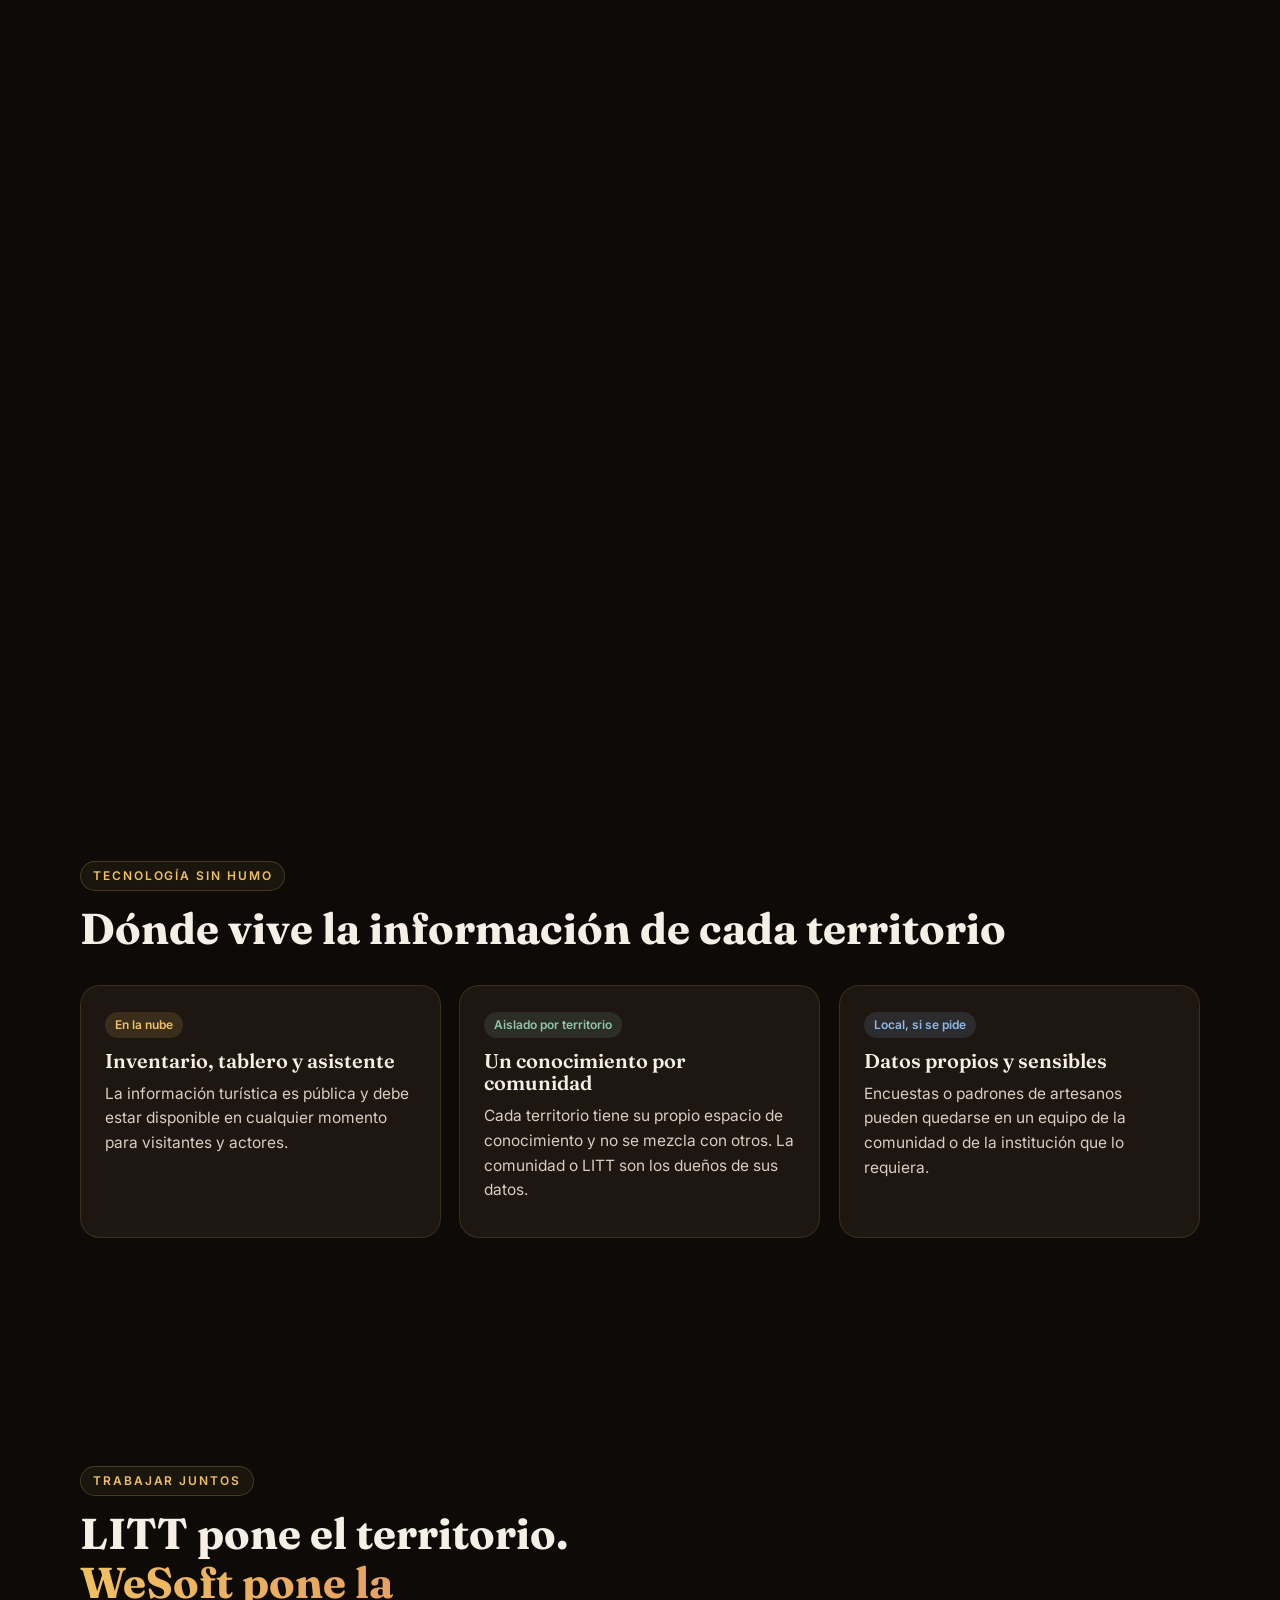
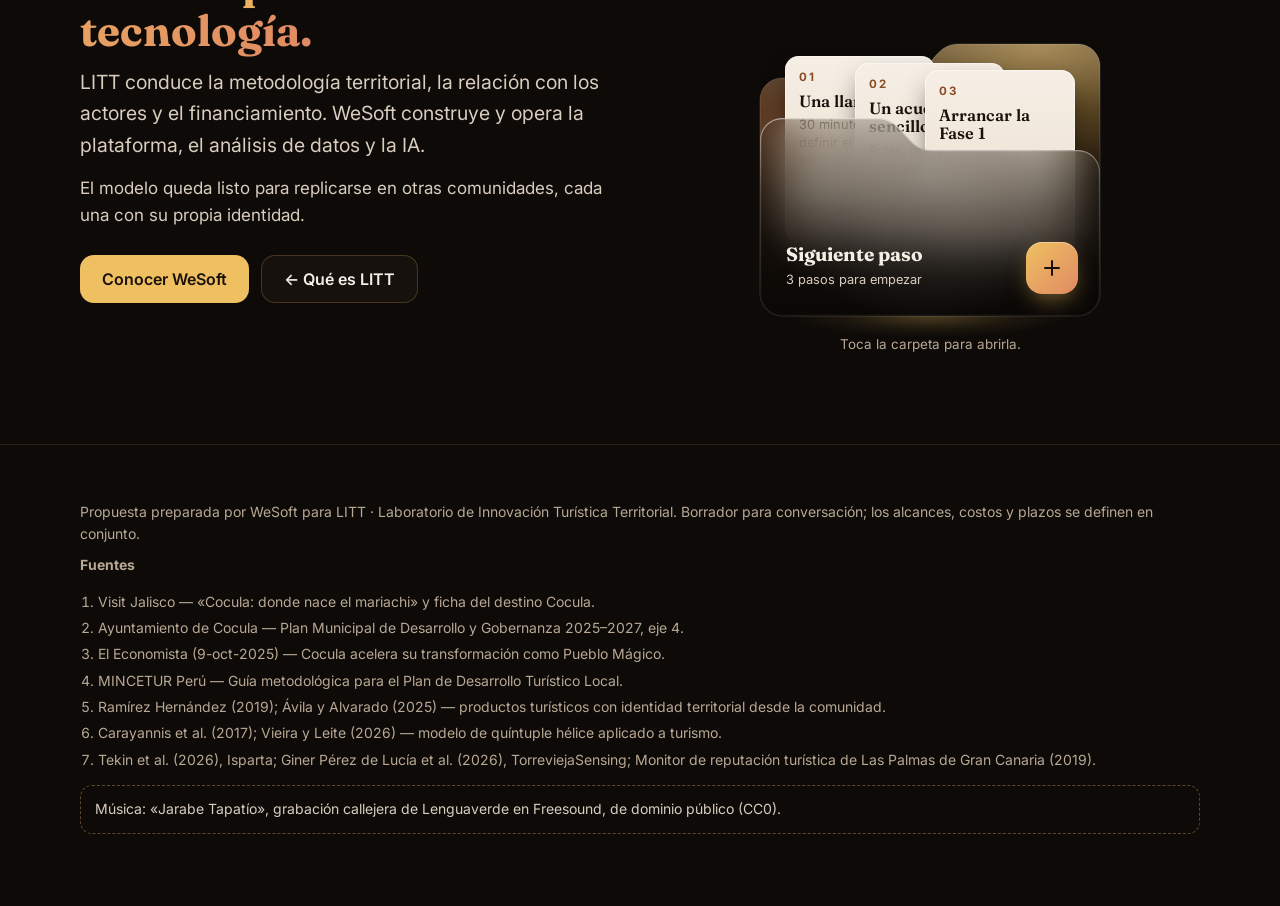
==== commit 8096e07d: "feat(propuesta): video de la trompeta con la Diana y Cocula en túnel 3D - Hero: solo el mariachi (av" ====
--- a/propuesta.html
+++ b/propuesta.html
@@ -37,7 +37,7 @@
   <!-- HERO -->
   <section class="hero" data-fx-cine>
     <div class="hero-foto hero-foto--der" aria-hidden="true">
-      <video id="heroVideo" autoplay muted loop playsinline preload="none" poster="img/hero.webp" data-src="img/hero-mariachi.mp4"></video>
+      <video id="heroVideo" autoplay muted loop playsinline preload="none" poster="img/hero-mariachi-inicio.webp" data-src="img/hero-mariachi.mp4"></video>
       <img src="img/hero-mariachi.webp" alt="" width="1536" height="864">
     </div>
     <div class="envoltura hero-grid">
@@ -88,22 +88,27 @@
       <span class="eyebrow">Territorio de referencia</span>
       <h2>Cocula ya tiene identidad; falta <span class="acento">fundamentarla y articularla</span></h2>
       <p class="leer" data-fx-leer data-destacar="piloto|LITT">El Plan Municipal 2025–2027 pide un Plan de Desarrollo Turístico participativo que defina vocaciones territoriales y rutas prioritarias. El piloto de LITT responde justo a eso.</p>
-      <div class="rejilla r4" data-fx="spot" data-fx-profundidad style="margin-top:32px">
-        <div class="tarjeta cifra fx-spot-item fx-item"><b>2023</b><p>Año en que Cocula fue nombrado Pueblo Mágico.</p><span class="fuente">El Economista, oct-2025</span></div>
-        <div class="tarjeta cifra fx-spot-item fx-item"><b>+<span data-fx-contador>20</span><small>%</small></b><p>Crecimiento de la afluencia turística tras el nombramiento.</p><span class="fuente">El Economista, oct-2025</span></div>
-        <div class="tarjeta cifra fx-spot-item fx-item"><b><span data-fx-contador>1</span><small>h</small></b><p>De Guadalajara por carretera. La mayoría de visitas son de un día.</p><span class="fuente">Visit Jalisco</span></div>
-        <div class="tarjeta cifra fx-spot-item fx-item"><b><span data-fx-contador>6</span></b><p>Templos antiguos que recorren los peregrinos en Las Enramadas.</p><span class="fuente">Visit Jalisco</span></div>
-      </div>
-      <div class="rejilla r2" data-fx-profundidad style="margin-top:18px">
-        <div class="tarjeta">
-          <h3>Activos ya documentados</h3>
-          <p>Cuna Mundial del Mariachi (patrimonio inmaterial reconocido por la UNESCO), Museo de Sitio «Cocula es el Mariachi», Escuela de Mariachi, «Al Son de Cocula» los domingos, presa Casa Blanca, Cerro de la Cruz, ex haciendas La Sauceda, San Diego y Cofradía de la Luz, birria, «ponte duro» y coyules enmielados.</p>
-        </div>
-        <div class="tarjeta">
-          <h3>Lo que aún no está claro</h3>
-          <p>El mayor flujo son paisanos de EE. UU. y Canadá; el turismo internacional es bajo y la economía depende de picos (fiestas de septiembre y diciembre). ¿Qué cadena de valor hay detrás de cada activo? ¿Qué buscan los visitantes y no encuentran? Ahí entran los datos.</p>
-        </div>
-      </div>
+    </div>
+  </section>
+
+  <!-- COCULA EN CIFRAS · túnel de perspectiva (mismo efecto que las cinco hélices) -->
+  <section class="tunel" id="cocula-datos" aria-labelledby="coculaDatosTit">
+    <div class="tunel__pin">
+      <span class="tunel__aro tunel__aro--1" aria-hidden="true"></span>
+      <span class="tunel__aro tunel__aro--2" aria-hidden="true"></span>
+      <div class="tunel__titulo">
+        <span class="eyebrow">Cocula en cifras</span>
+        <h2 id="coculaDatosTit">Lo que ya sabemos <span class="acento">y lo que falta saber</span></h2>
+        <p class="sub">Datos públicos del destino: el punto de partida del piloto.</p>
+      </div>
+      <ul class="tunel__cards">
+        <li class="tcard tcard--cifra"><span class="big">2023</span><p>Año en que Cocula fue nombrado Pueblo Mágico.</p><span class="fuente">El Economista, oct-2025</span></li>
+        <li class="tcard tcard--cifra"><span class="big">+<span data-fx-contador>20</span><small>%</small></span><p>Crecimiento de la afluencia turística tras el nombramiento.</p><span class="fuente">El Economista, oct-2025</span></li>
+        <li class="tcard tcard--cifra"><span class="big"><span data-fx-contador>1</span><small>h</small></span><p>De Guadalajara por carretera. La mayoría de visitas son de un día.</p><span class="fuente">Visit Jalisco</span></li>
+        <li class="tcard tcard--cifra"><span class="big"><span data-fx-contador>6</span></span><p>Templos antiguos que recorren los peregrinos en Las Enramadas.</p><span class="fuente">Visit Jalisco</span></li>
+        <li class="tcard"><span class="tcard__ico"><svg viewBox="0 0 24 24" fill="none" stroke="currentColor" stroke-width="1.8" stroke-linecap="round" stroke-linejoin="round" aria-hidden="true"><path d="M9 11l3 3 8-8"/><path d="M20 12v7a2 2 0 0 1-2 2H6a2 2 0 0 1-2-2V5a2 2 0 0 1 2-2h9"/></svg></span><h3>Activos ya documentados</h3><p>Cuna Mundial del Mariachi (patrimonio inmaterial reconocido por la UNESCO), Museo de Sitio «Cocula es el Mariachi», Escuela de Mariachi, «Al Son de Cocula» los domingos, presa Casa Blanca, Cerro de la Cruz, ex haciendas La Sauceda, San Diego y Cofradía de la Luz, birria, «ponte duro» y coyules enmielados.</p></li>
+        <li class="tcard tcard--meta"><span class="tcard__ico"><svg viewBox="0 0 24 24" fill="none" stroke="currentColor" stroke-width="1.8" stroke-linecap="round" stroke-linejoin="round" aria-hidden="true"><circle cx="11" cy="11" r="7"/><path d="m21 21-4.3-4.3M11 8v3M11 14h.01"/></svg></span><h3>Lo que aún no está claro</h3><p>El mayor flujo son paisanos de EE. UU. y Canadá; el turismo internacional es bajo y la economía depende de picos (fiestas de septiembre y diciembre). ¿Qué cadena de valor hay detrás de cada activo? ¿Qué buscan los visitantes y no encuentran? Ahí entran los datos.</p></li>
+      </ul>
     </div>
   </section>
 
--- a/assets/litt-fx.css
+++ b/assets/litt-fx.css
@@ -233,3 +233,8 @@
 .musica.on i b:nth-child(2){animation-delay:-.3s}.musica.on i b:nth-child(3){animation-delay:-.6s}
 @keyframes fx-eq{from{height:3px}to{height:14px}}
 @media (prefers-reduced-motion:reduce){.musica.on i b{animation:none;height:10px}}
+
+/* Cifras dentro del túnel de Cocula */
+.tcard--cifra .big small{font-size:.5em;color:var(--oro);margin-left:2px}
+.tcard .fuente{display:block;margin-top:10px;font-size:.8rem;color:var(--ink-3)}
+.tcard--cifra .big{color:var(--ink)}
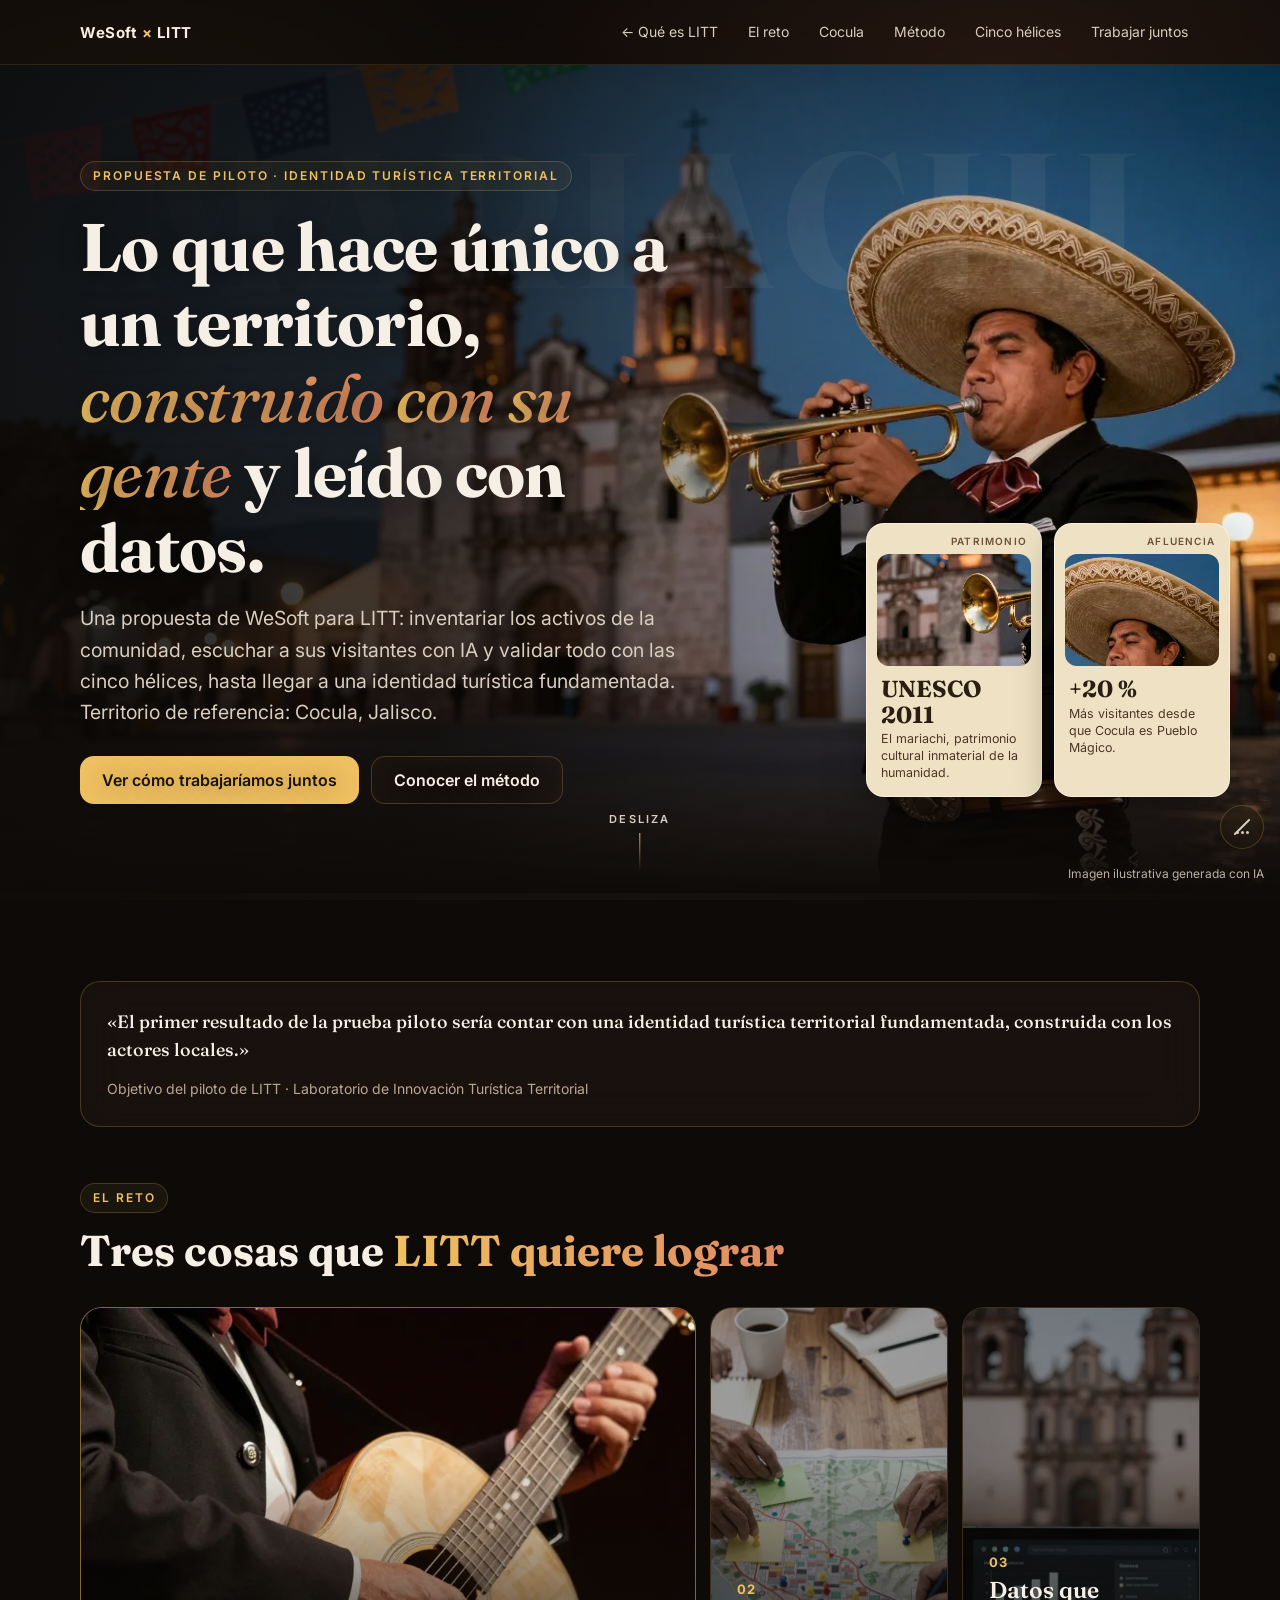
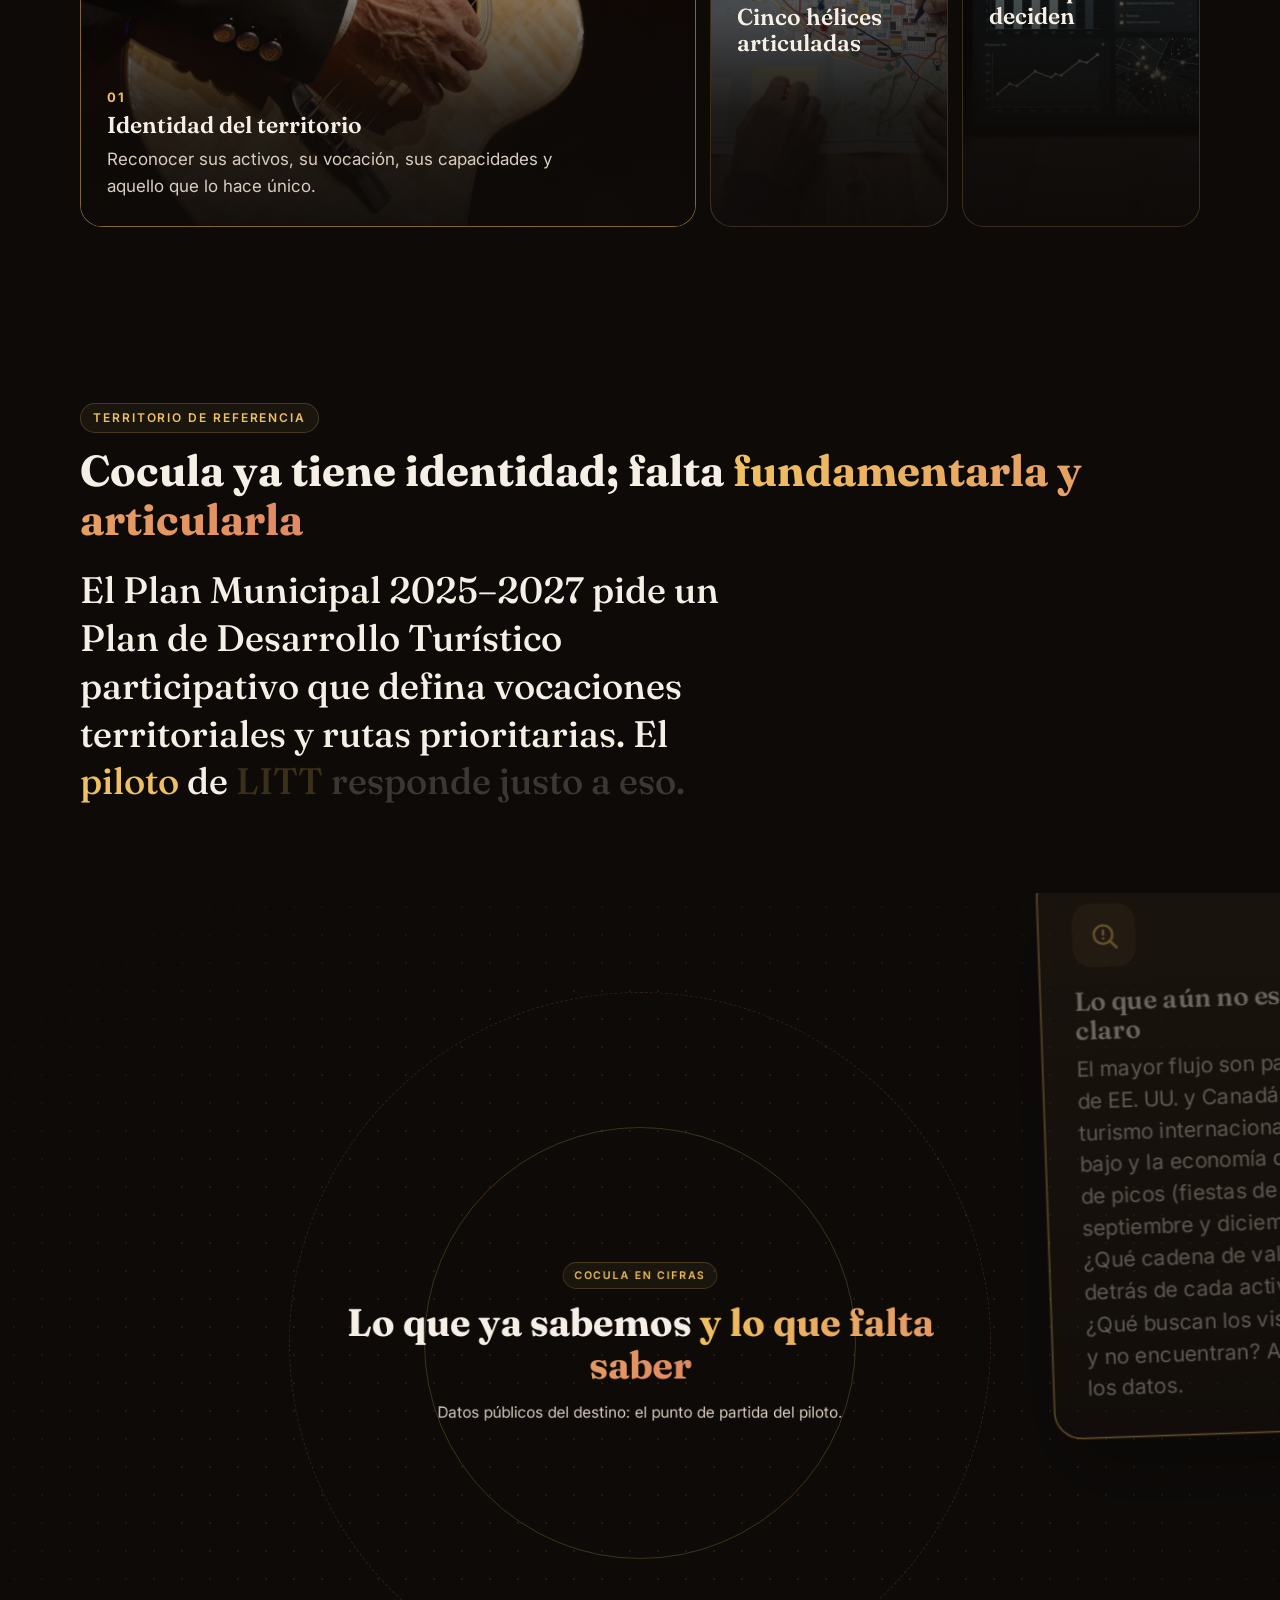
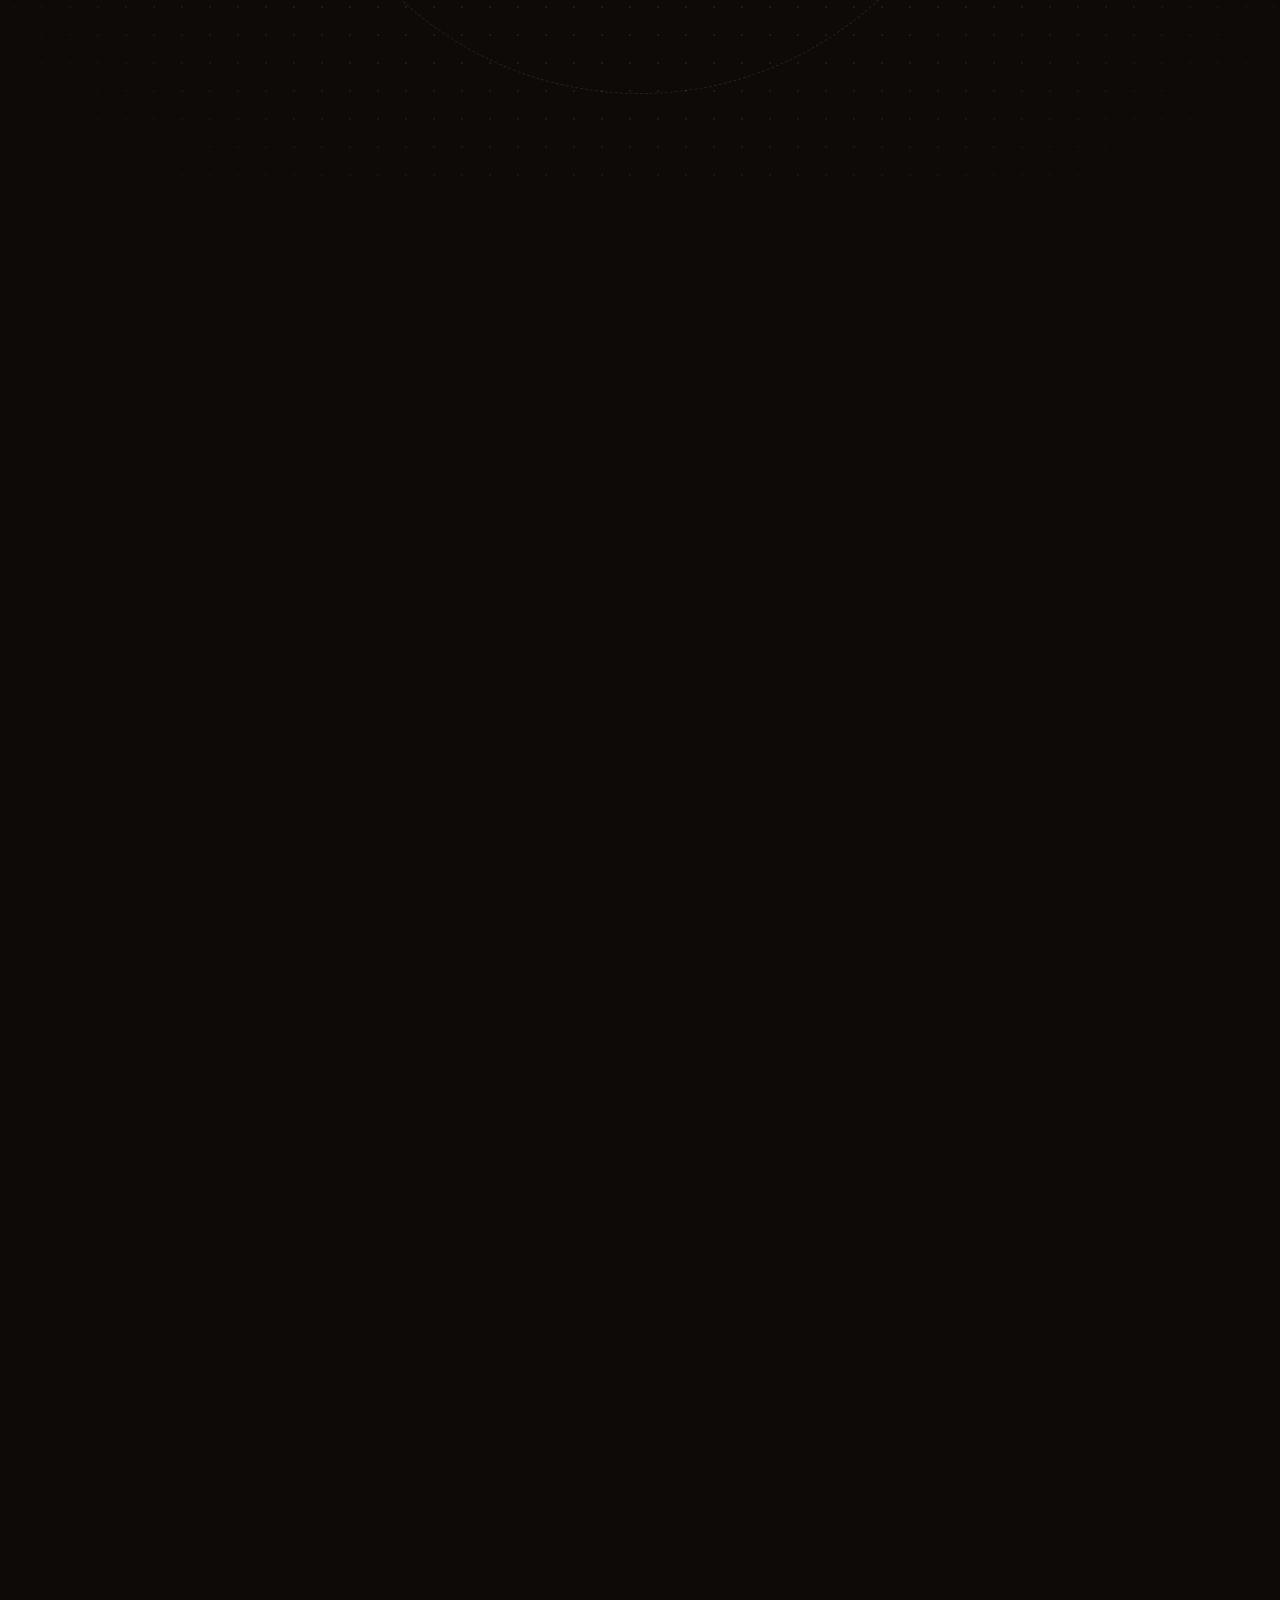
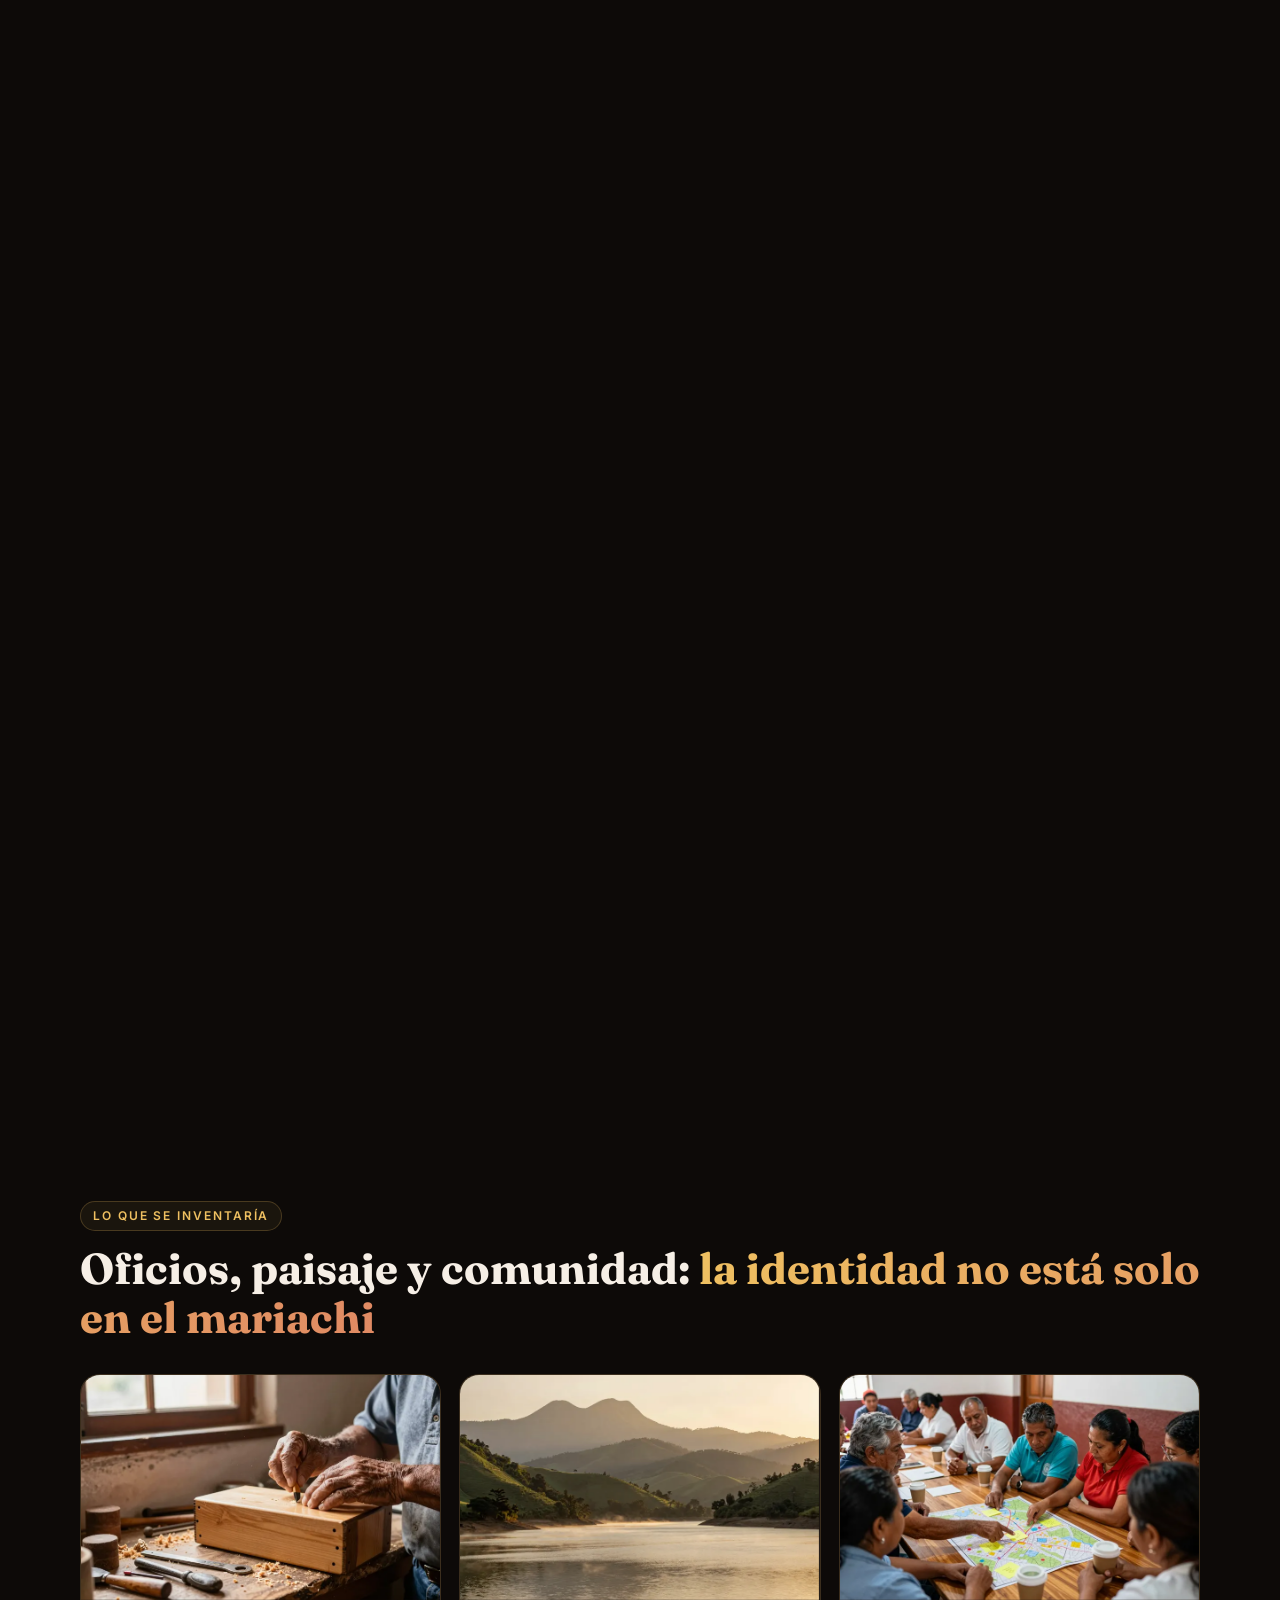
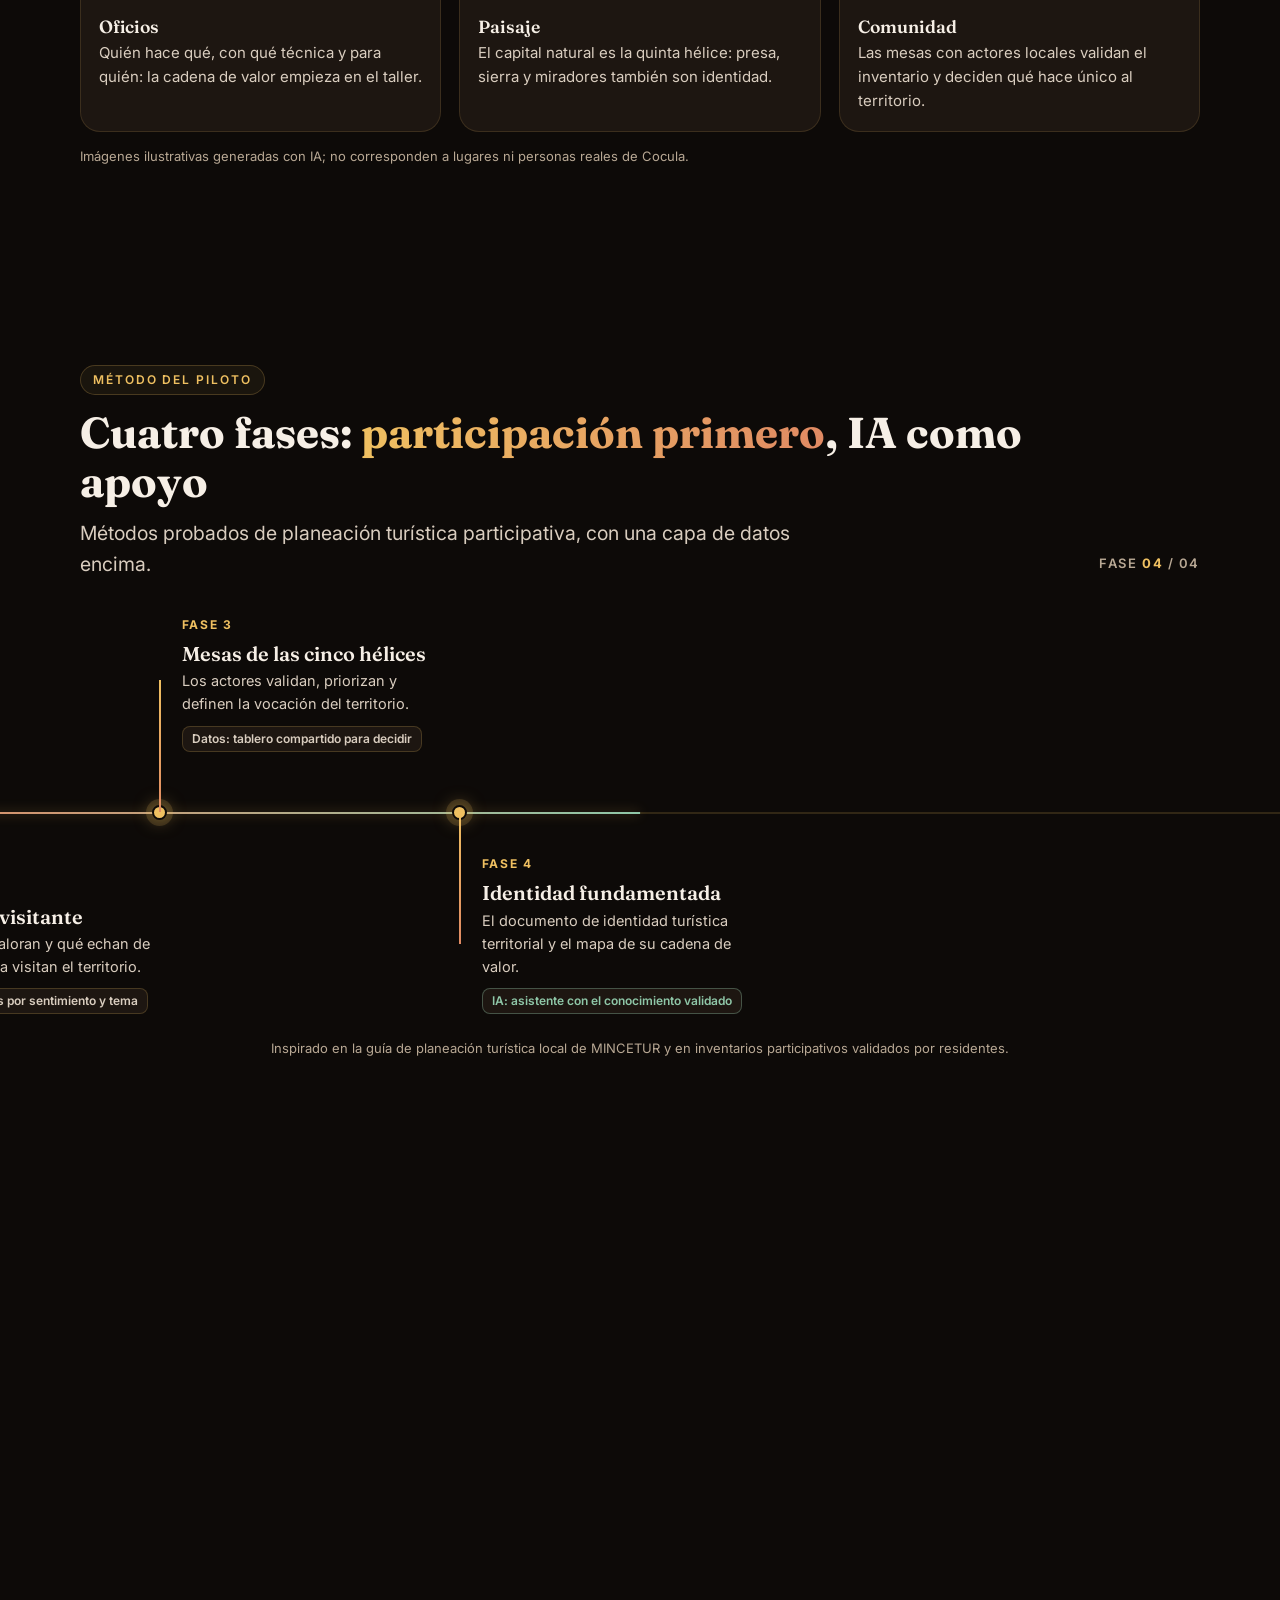
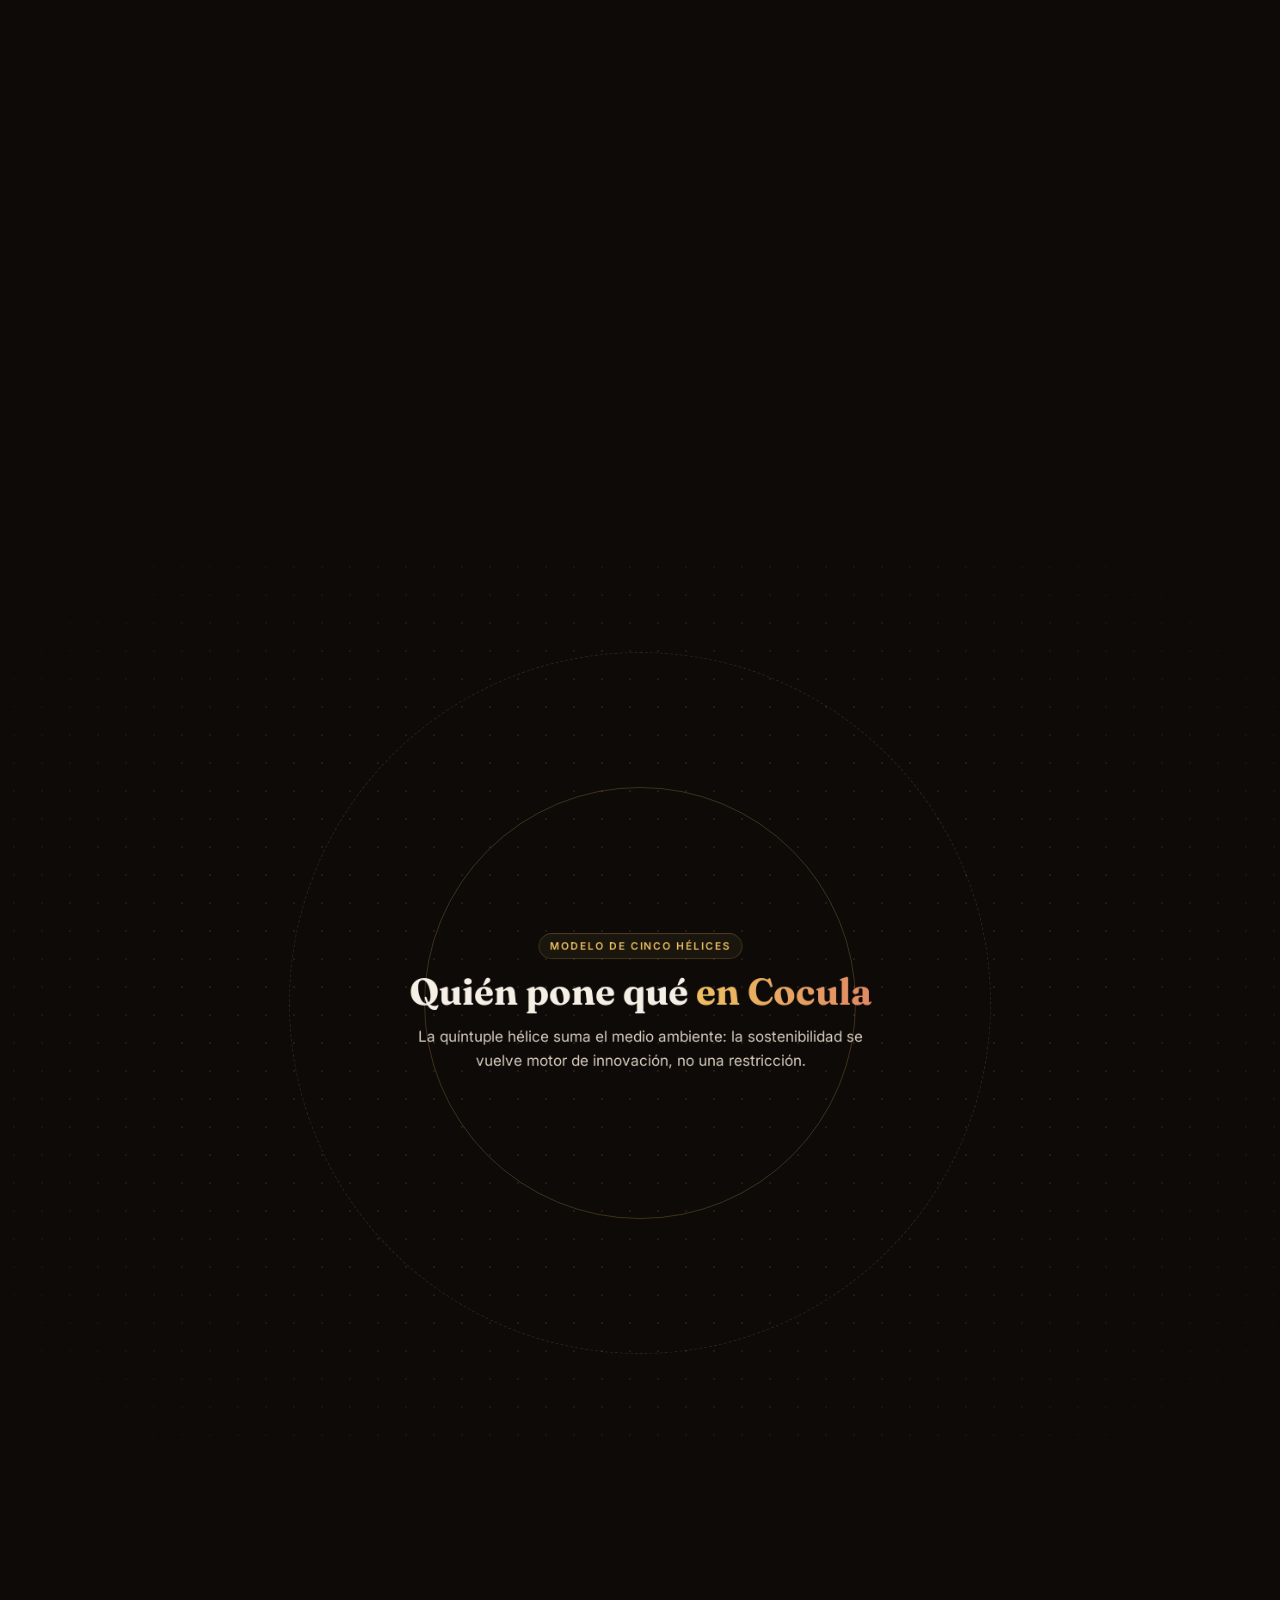
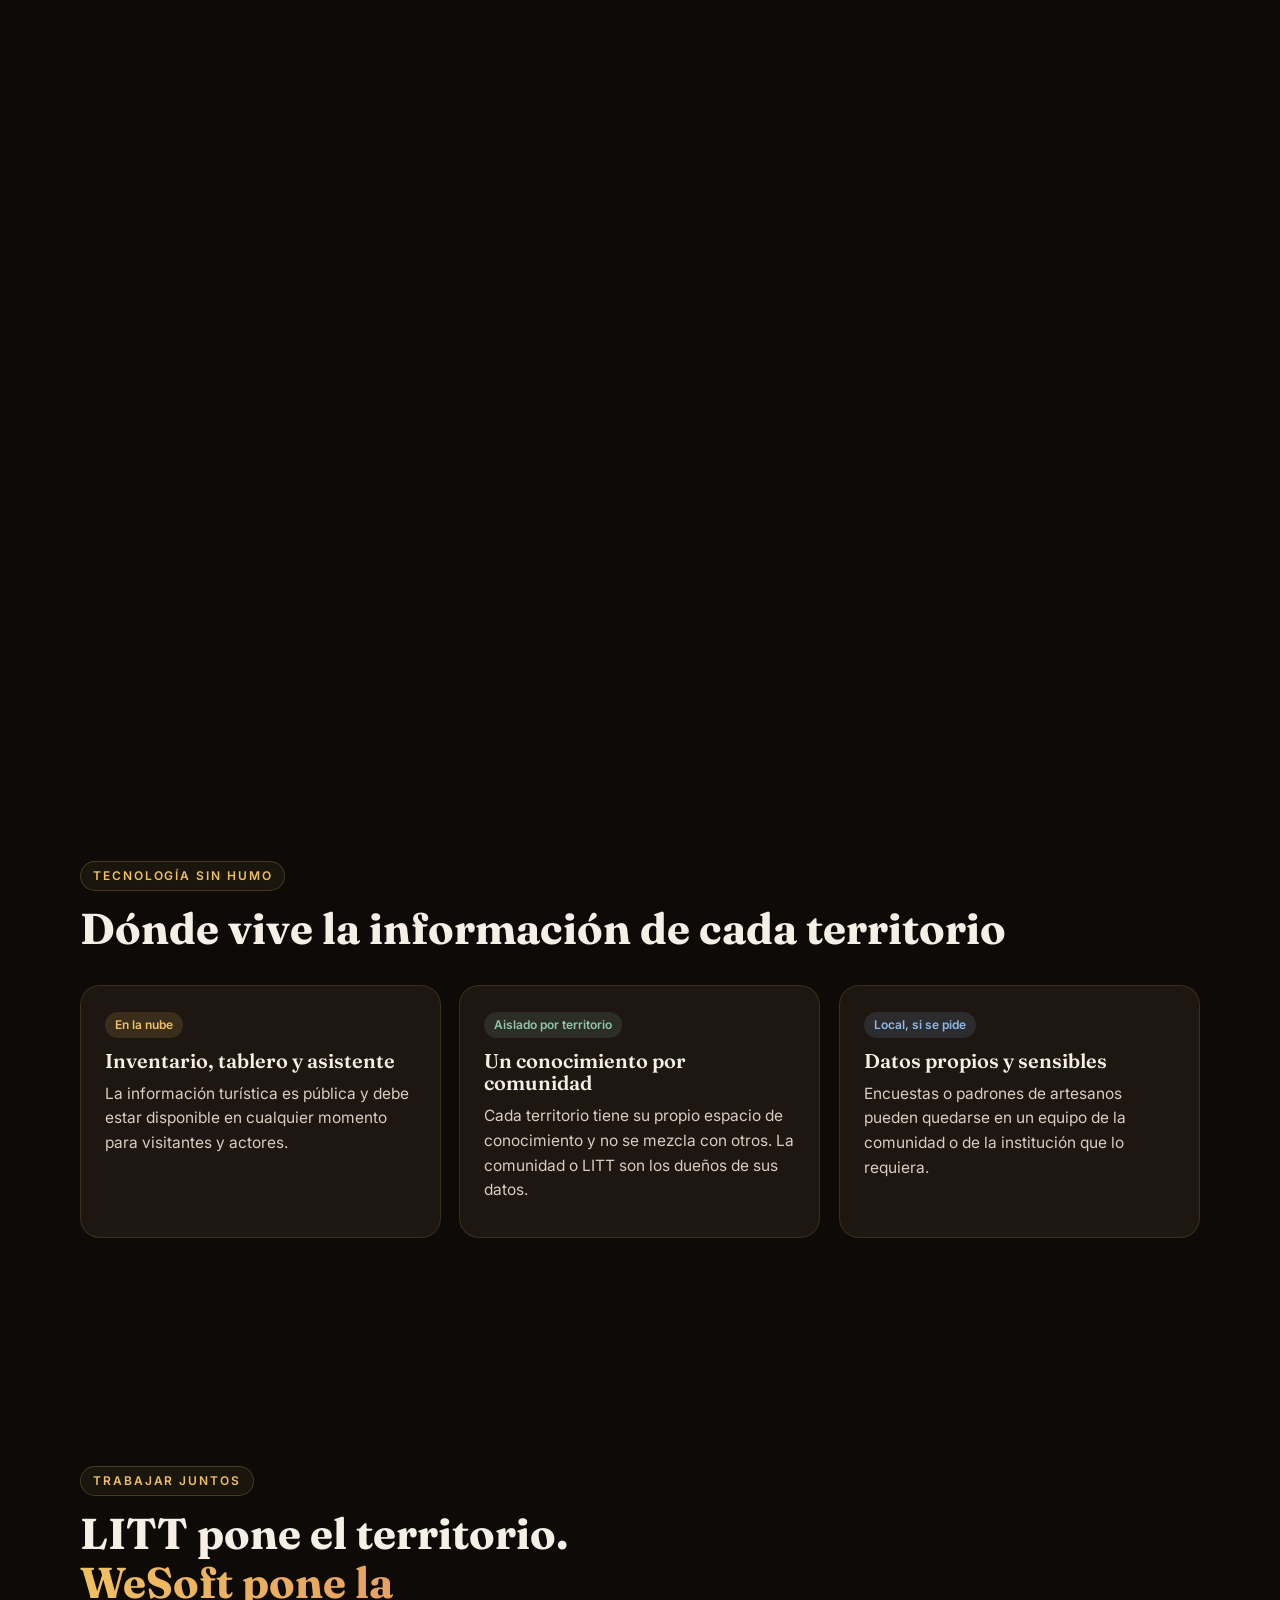
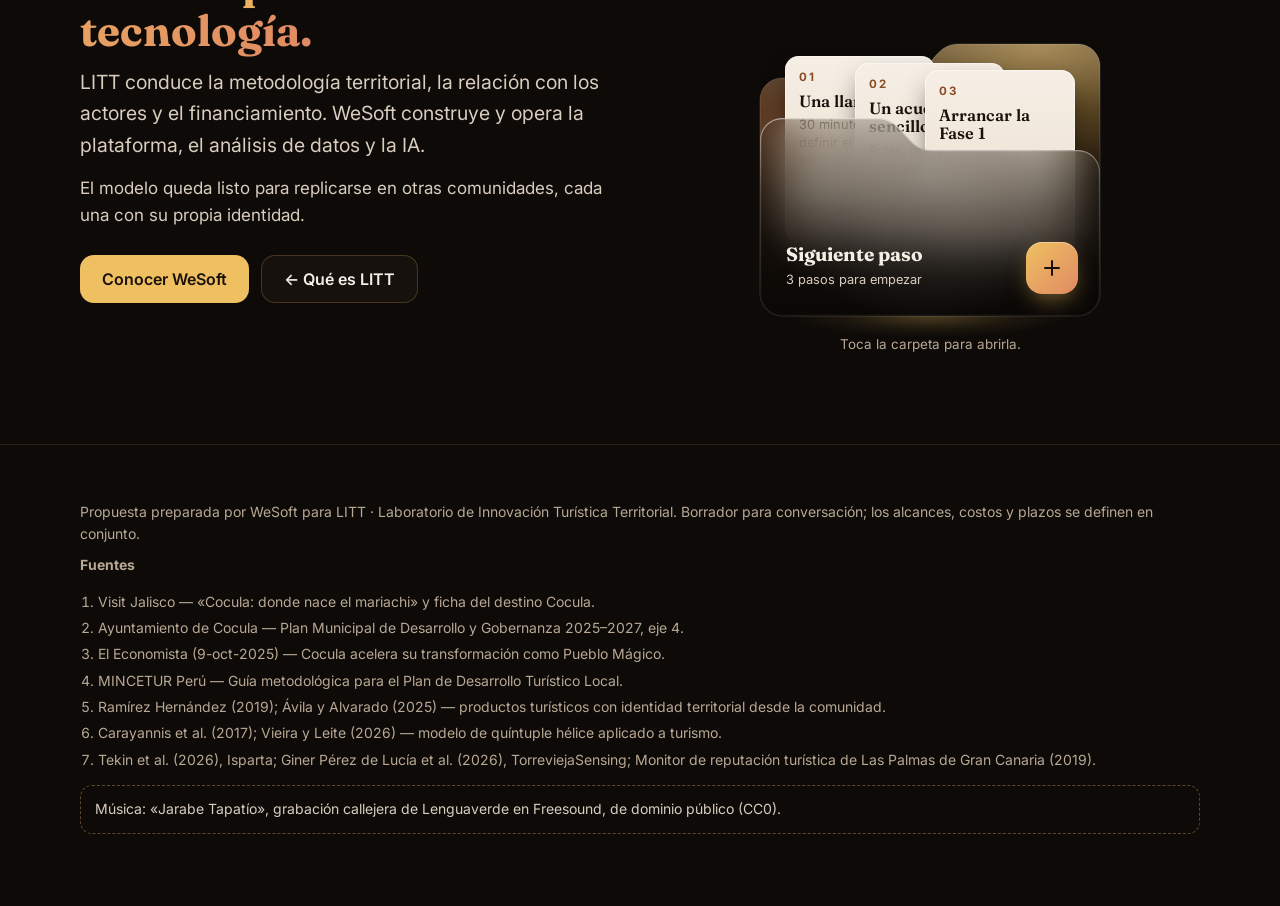
==== commit fc5ff640: "feat: hero de la propuesta estilo Toucan y plazuela nueva en el index - Propuesta: la cámara vuela b" ====
--- a/propuesta.html
+++ b/propuesta.html
@@ -34,11 +34,13 @@
 </header>
 
 <main id="inicio">
-  <!-- HERO -->
-  <section class="hero" data-fx-cine>
+  <!-- HERO · estilo Toucan (Scrolltide): la cámara vuela bajo el papel picado hasta el mariachi y,
+       al llegar, la página «nace» encima y estalla la Diana; después él sigue con su solo en bucle -->
+  <section class="hero" data-fx-cine data-fx-toucan>
     <div class="hero-foto hero-foto--der" aria-hidden="true">
-      <video id="heroVideo" autoplay muted loop playsinline preload="none" poster="img/hero-mariachi-inicio.webp" data-src="img/hero-mariachi.mp4"></video>
       <img src="img/hero-mariachi.webp" alt="" width="1536" height="864">
+      <video id="heroVideo" muted loop playsinline preload="none" poster="img/hero-mariachi.webp" data-src="img/mariachi-solo.mp4" data-tras-intro></video>
+      <video id="heroIntro" muted playsinline preload="auto" poster="img/hero-mariachi-inicio.webp" data-src="img/mariachi-intro.mp4"></video>
     </div>
     <div class="envoltura hero-grid">
       <div class="hero-texto">
@@ -51,8 +53,20 @@
         </div>
       </div>
     </div>
+    <div class="hero-detalles">
+      <figure class="hdet">
+        <span class="hdet__eti">Patrimonio</span>
+        <span class="hdet__img hdet__img--trompeta" role="img" aria-label="Detalle de la trompeta del mariachi"></span>
+        <figcaption><b>UNESCO 2011</b><span>El mariachi, patrimonio cultural inmaterial de la humanidad.</span></figcaption>
+      </figure>
+      <figure class="hdet">
+        <span class="hdet__eti">Afluencia</span>
+        <span class="hdet__img hdet__img--sombrero" role="img" aria-label="Detalle del sombrero bordado del mariachi"></span>
+        <figcaption><b>+20 %</b><span>Más visitantes desde que Cocula es Pueblo Mágico.</span></figcaption>
+      </figure>
+    </div>
     <a class="desliza" href="#reto">Desliza<i aria-hidden="true"></i></a>
-    <button class="musica" type="button" data-fx-musica="video" data-alt="audio/diana-jarabe.mp3" aria-pressed="false" aria-label="Activar la música"><i aria-hidden="true"><b></b><b></b><b></b></i></button>
+    <button class="musica" type="button" data-fx-musica="audio/diana-jarabe.mp3" data-esperar-llegada aria-pressed="false" aria-label="Activar la música"><i aria-hidden="true"><b></b><b></b><b></b></i></button>
     <p class="credito-ia">Imagen ilustrativa generada con IA</p>
   </section>
 
--- a/assets/litt-fx.css
+++ b/assets/litt-fx.css
@@ -238,3 +238,45 @@
 .tcard--cifra .big small{font-size:.5em;color:var(--oro);margin-left:2px}
 .tcard .fuente{display:block;margin-top:10px;font-size:.8rem;color:var(--ink-3)}
 .tcard--cifra .big{color:var(--ink)}
+
+/* ===== Hero estilo Toucan (Scrolltide) · propuesta ===== */
+.hero[data-fx-toucan] .hero-foto video{transition:opacity .6s}
+/* palabra gigante y tenue detrás de la escena (pseudo-elemento: no es texto de la página) */
+.hero[data-fx-toucan] .hero-foto::before{content:"MARIACHI";position:absolute;left:50%;top:7%;z-index:1;transform:translateX(-50%);
+  font:700 clamp(5rem,15vw,15rem)/1 Fraunces,Georgia,serif;letter-spacing:.04em;white-space:nowrap;pointer-events:none;
+  color:rgba(246,239,230,.07);transition:opacity 1.4s .3s,transform 1.6s .3s cubic-bezier(.2,.8,.2,1)}
+.hero[data-fx-toucan] .hero-foto::after{z-index:2}
+/* velo más ligero que en el index: el video manda, el texto conserva su zona oscura a la izquierda */
+.hero[data-fx-toucan] .hero-foto::after{background:
+  linear-gradient(90deg,rgba(13,10,8,.90) 0%,rgba(13,10,8,.74) 34%,rgba(13,10,8,.22) 60%,rgba(13,10,8,0) 78%),
+  linear-gradient(180deg,rgba(13,10,8,.30) 0%,transparent 26%,transparent 72%,var(--bg) 100%)}
+@media (max-width:760px){.hero[data-fx-toucan] .hero-foto::after{background:linear-gradient(180deg,rgba(13,10,8,.55) 0%,rgba(13,10,8,.86) 45%,var(--bg) 100%)}}
+
+/* mientras la cámara vuela: solo la escena */
+.toucan-on:not(.llego) .hero-foto::before{opacity:0;transform:translateX(-50%) translateY(30px)}
+.toucan-on .hero-foto::after{transition:opacity 1.2s}
+.toucan-on:not(.llego) .hero-foto::after{opacity:.25}
+.toucan-on .hero-texto>*,.toucan-on .hero-detalles .hdet,.toucan-on .desliza,.toucan-on .musica,.toucan-on .credito-ia{
+  transition:opacity .9s cubic-bezier(.2,.8,.2,1),transform 1s cubic-bezier(.2,.8,.2,1)}
+.toucan-on:not(.llego) .hero-texto>*,.toucan-on:not(.llego) .hero-detalles .hdet,
+.toucan-on:not(.llego) .desliza,.toucan-on:not(.llego) .musica,.toucan-on:not(.llego) .credito-ia{opacity:0;transform:translateY(18px);pointer-events:none}
+.toucan-on.llego .hero-texto>:nth-child(1){transition-delay:.05s}
+.toucan-on.llego .hero-texto>:nth-child(3){transition-delay:.55s}
+.toucan-on.llego .hero-texto>:nth-child(4){transition-delay:.75s}
+.toucan-on.llego .hero-detalles .hdet:nth-child(1){transition-delay:.9s}
+.toucan-on.llego .hero-detalles .hdet:nth-child(2){transition-delay:1.05s}
+.toucan-on.llego .desliza,.toucan-on.llego .musica,.toucan-on.llego .credito-ia{transition-delay:1.2s}
+
+/* tarjetas con recortes del mismo mariachi (como el ojo y el ala del tucán) */
+.hero-detalles{position:absolute;right:max(24px,calc((100vw - 1180px)/2));bottom:96px;z-index:1;display:flex;gap:12px}
+.hdet{margin:0;width:176px;padding:10px 10px 14px;border-radius:18px;background:#efe2c4;color:#2a1d12;
+  box-shadow:0 18px 40px rgba(0,0,0,.35);border:1px solid rgba(255,255,255,.5)}
+.hdet__eti{display:block;font:600 10px/1 Inter,system-ui,sans-serif;letter-spacing:.12em;text-transform:uppercase;color:#6b5236;text-align:right;margin:2px 4px 8px}
+.hdet__img{display:block;height:112px;border-radius:12px;background:#2a1d12 url("../img/hero-mariachi.webp") no-repeat;background-size:520% auto}
+.hdet__img--trompeta{background-position:56% 47%}
+.hdet__img--sombrero{background-position:88% 20%}
+.hdet figcaption{padding:10px 4px 0}
+.hdet figcaption b{display:block;font:700 1.45rem/1.1 Fraunces,Georgia,serif;color:#2a1d12}
+.hdet figcaption span{display:block;margin-top:4px;font-size:.78rem;line-height:1.35;color:#4a3826}
+@media (max-width:1100px){.hero-detalles{display:none}}
+@media (prefers-reduced-motion:reduce){.hero[data-fx-toucan] .hero-foto::before{transition:none}}
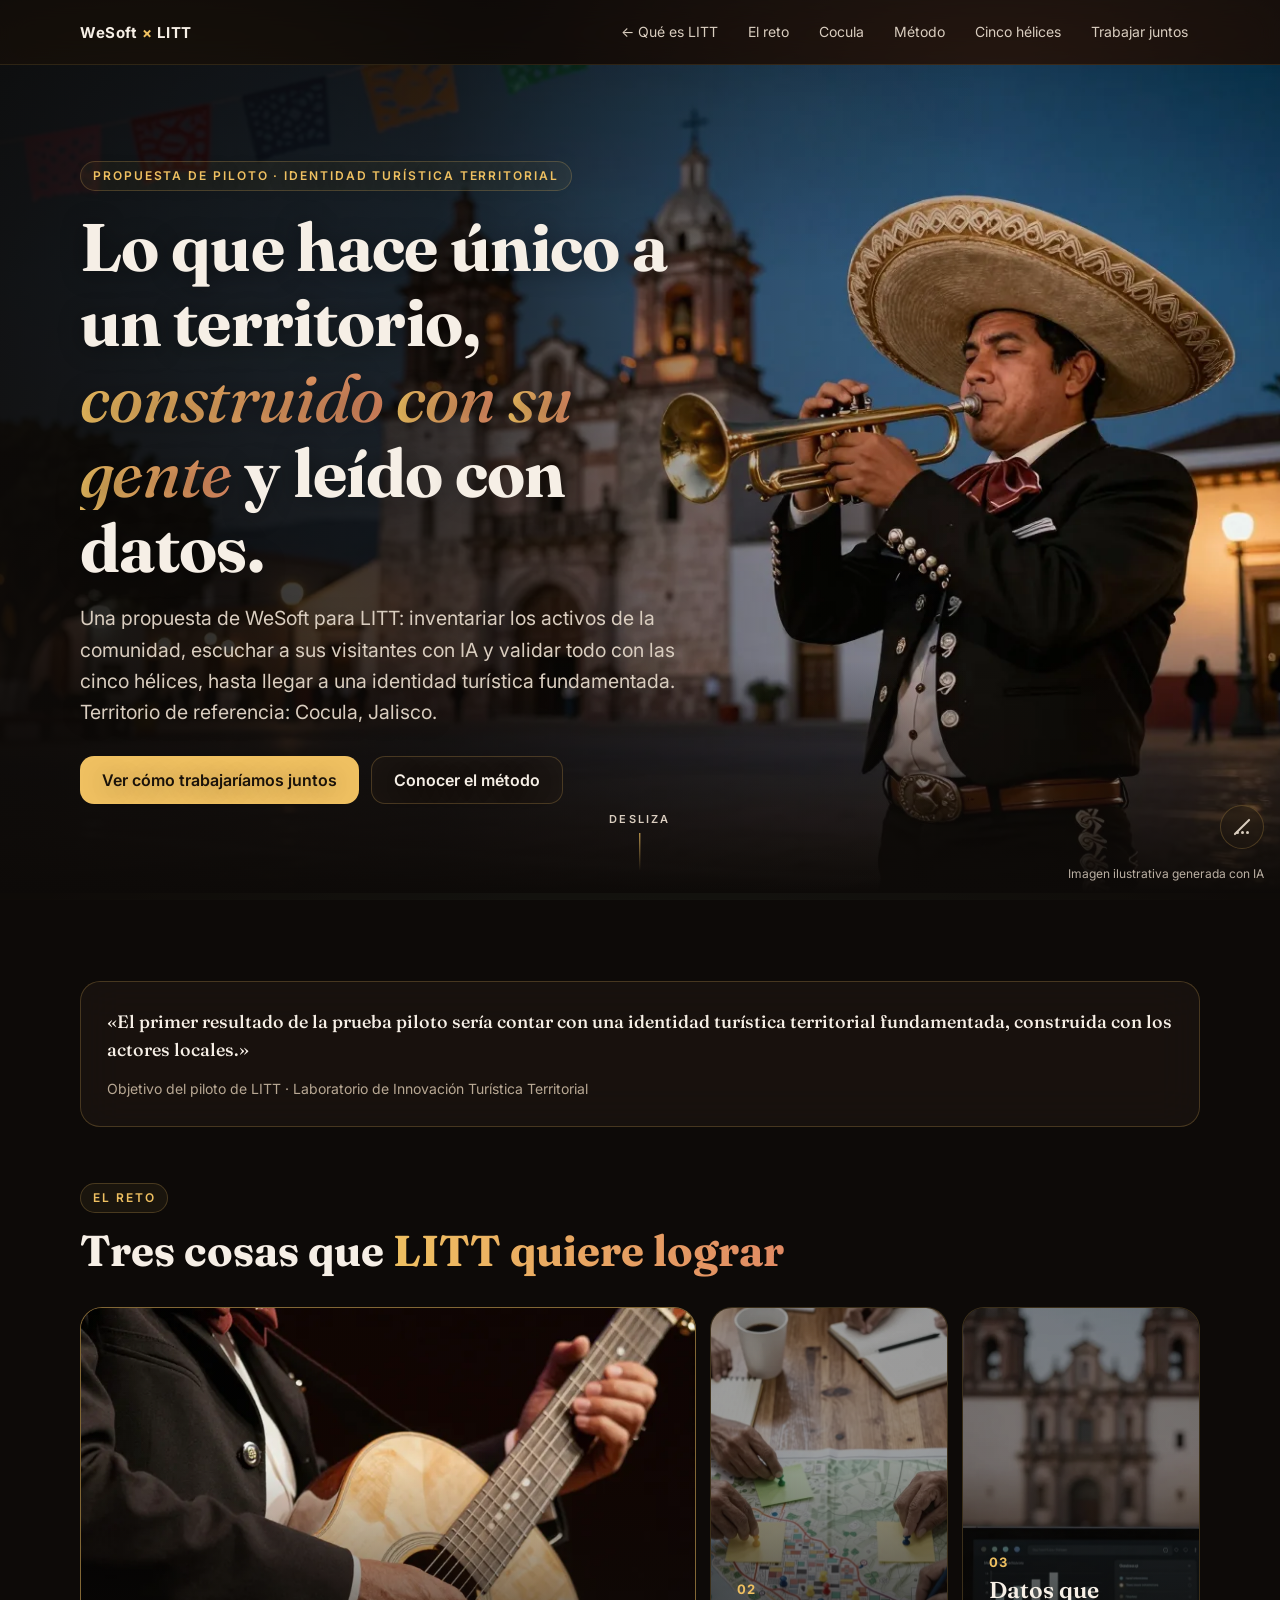
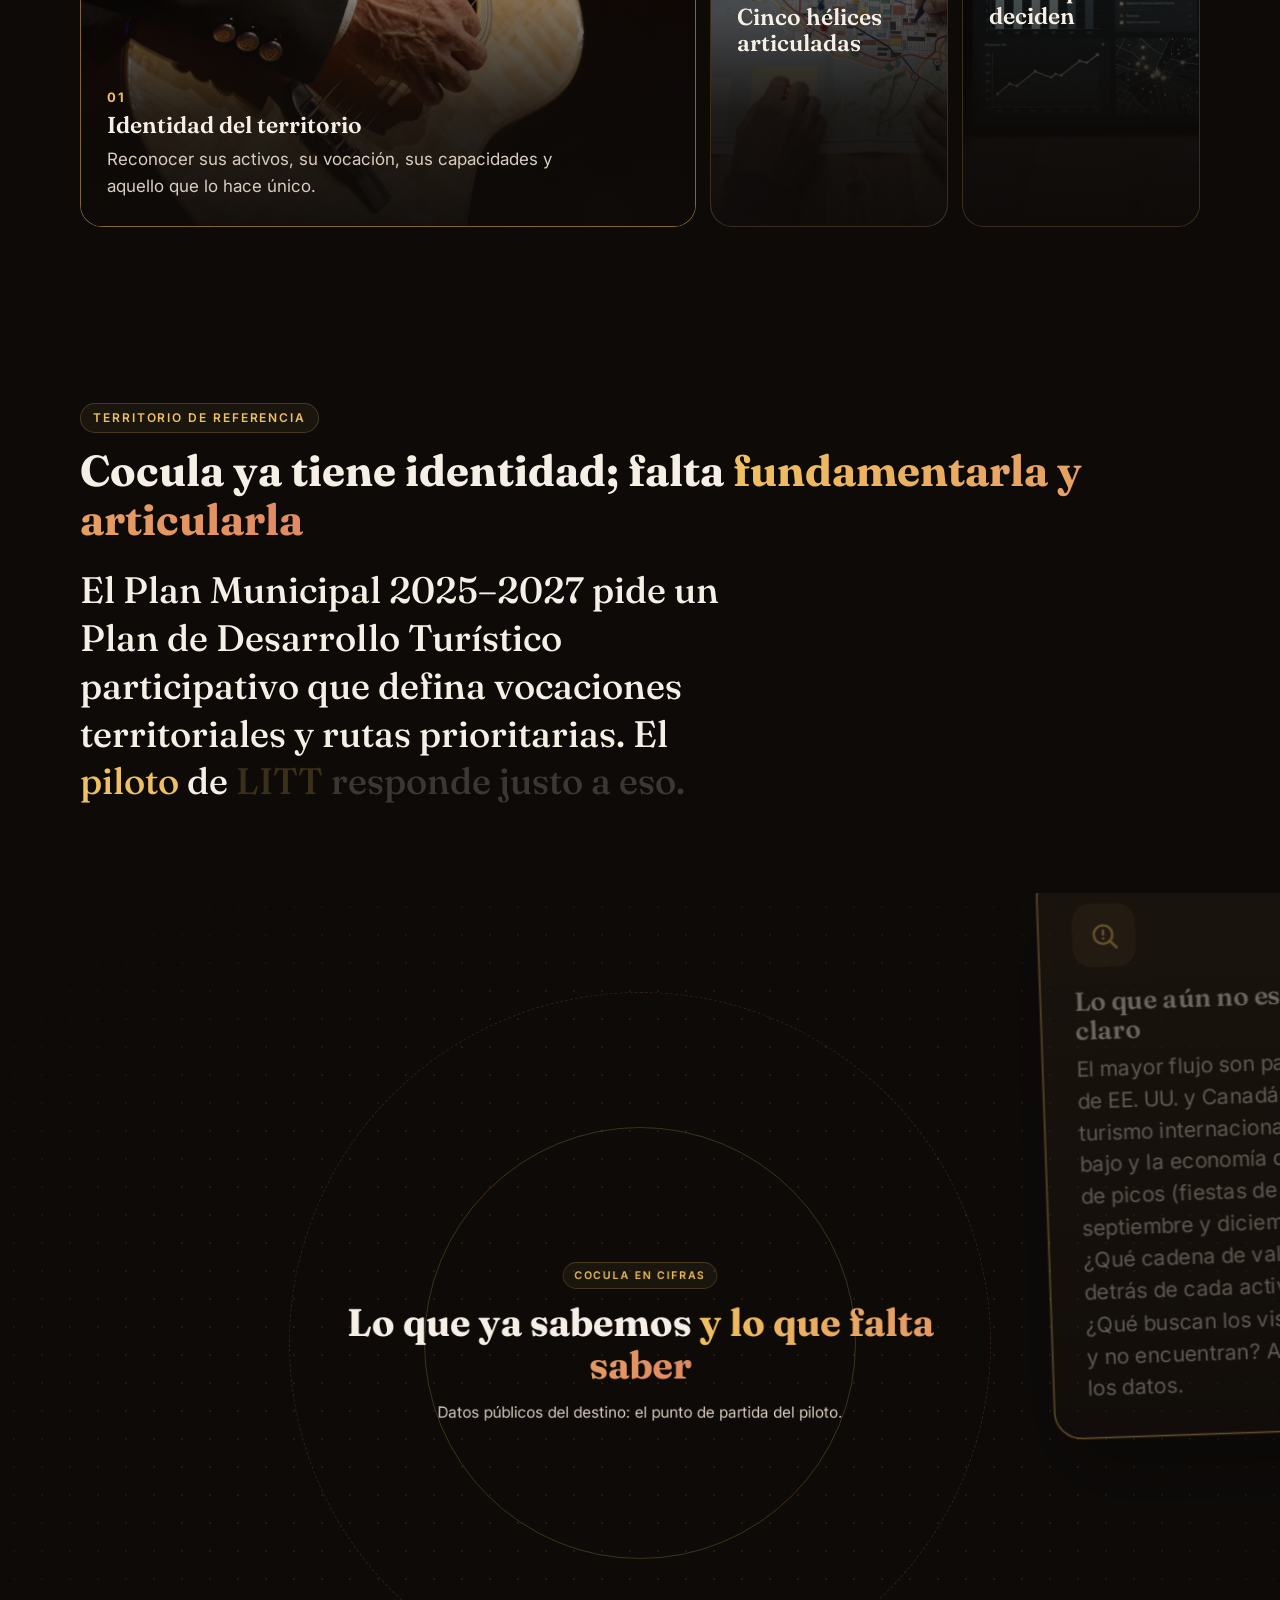
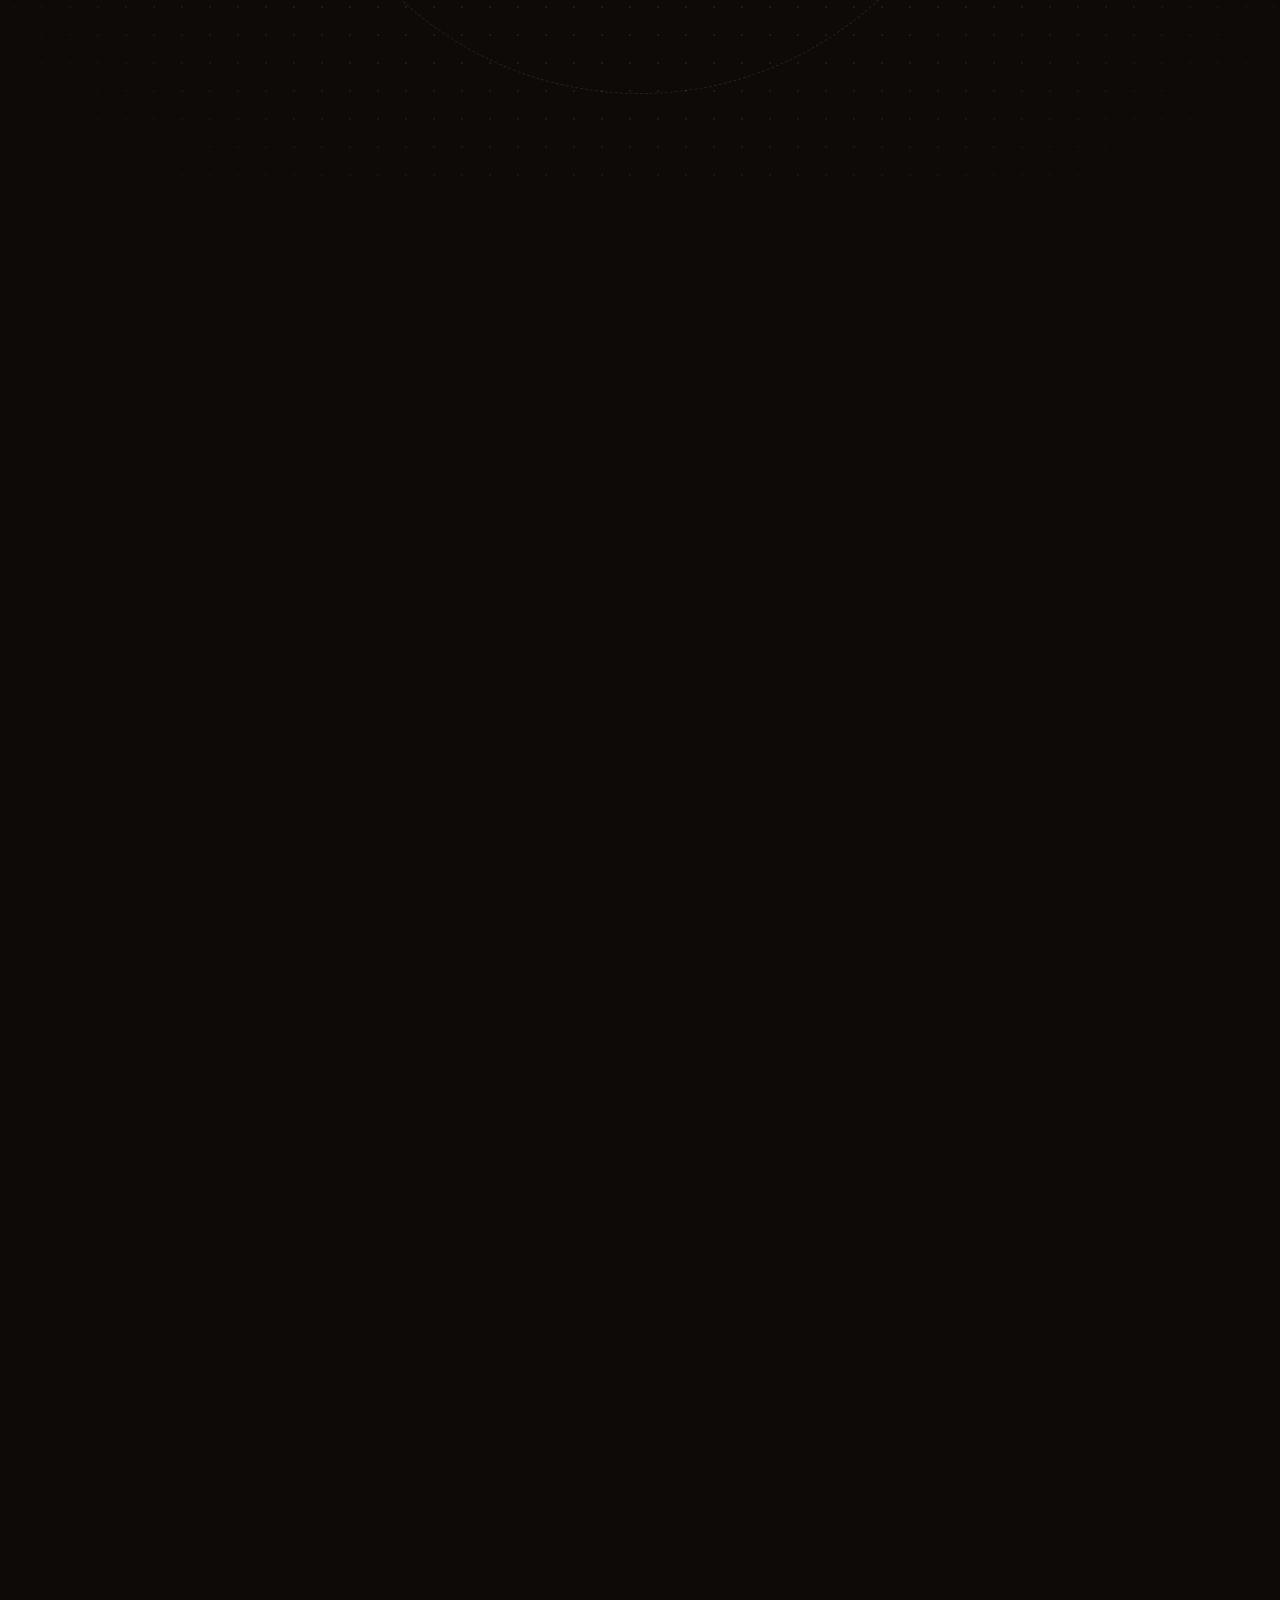
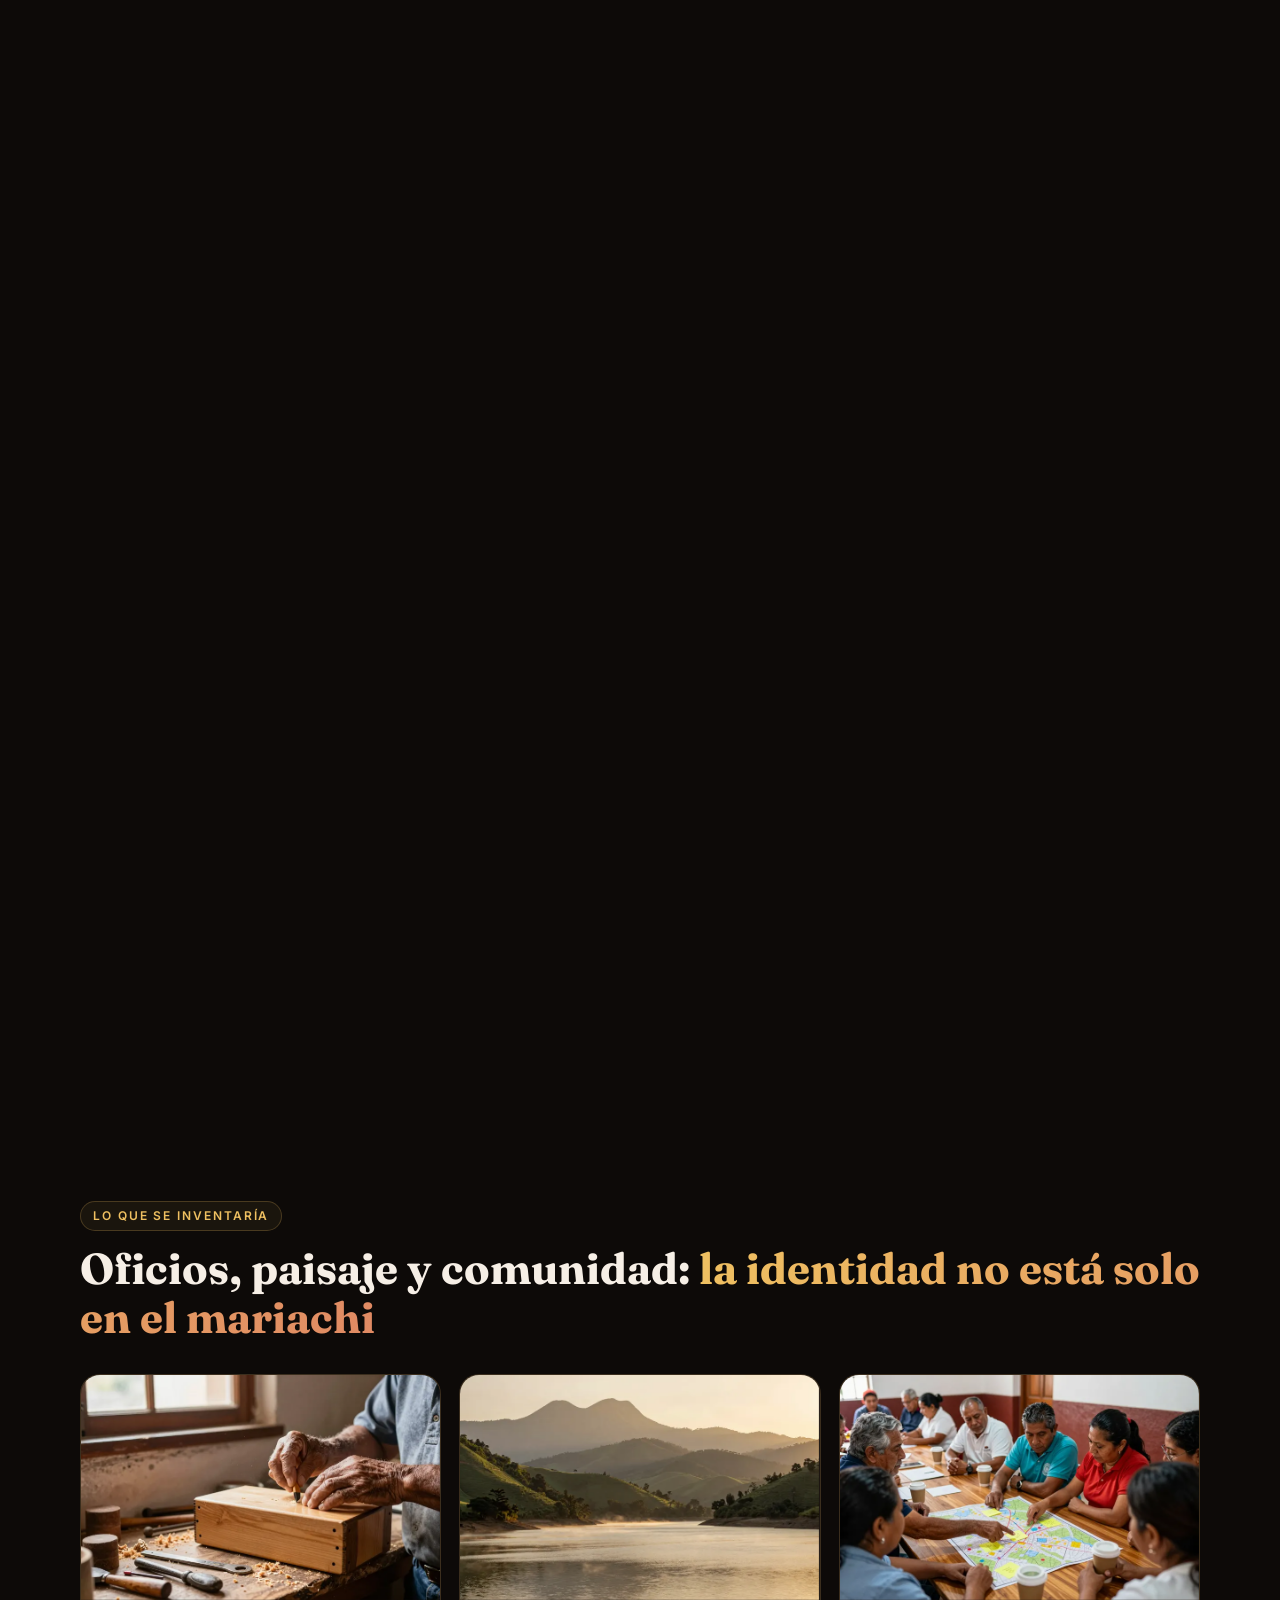
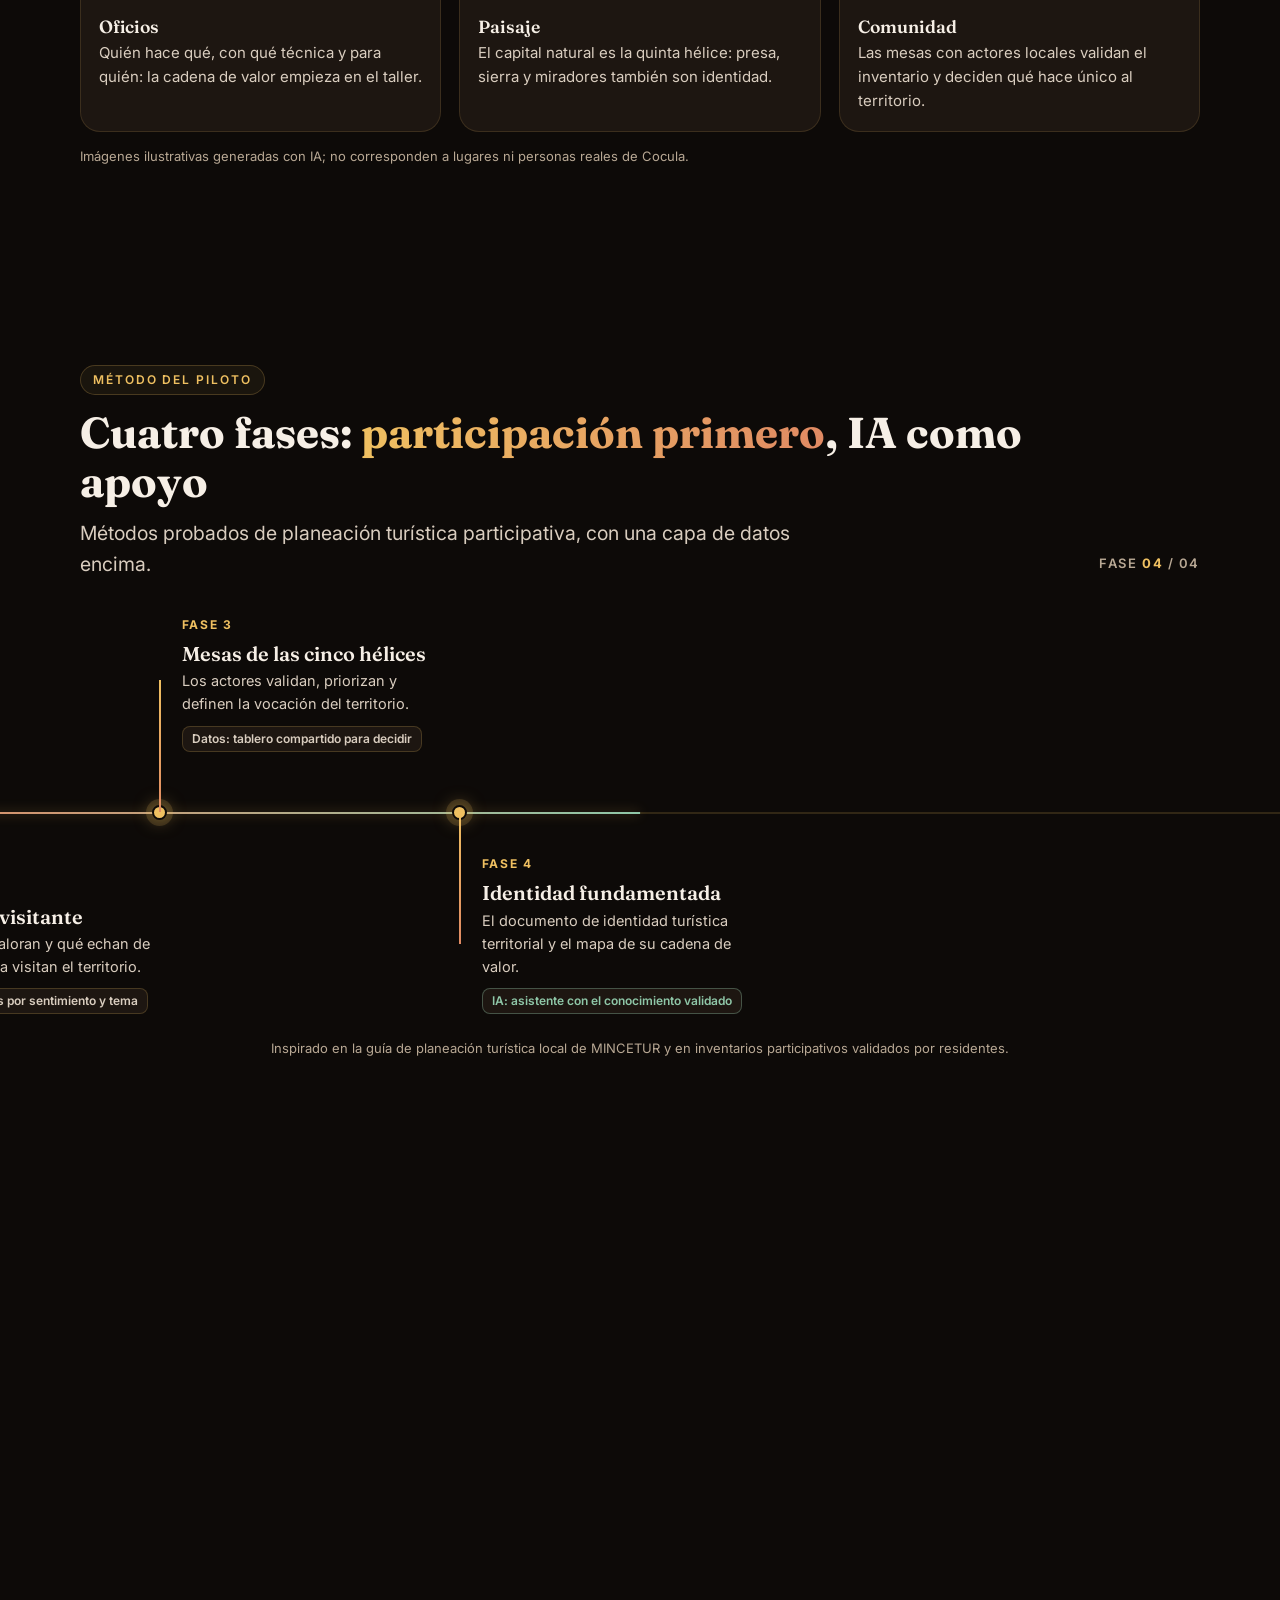
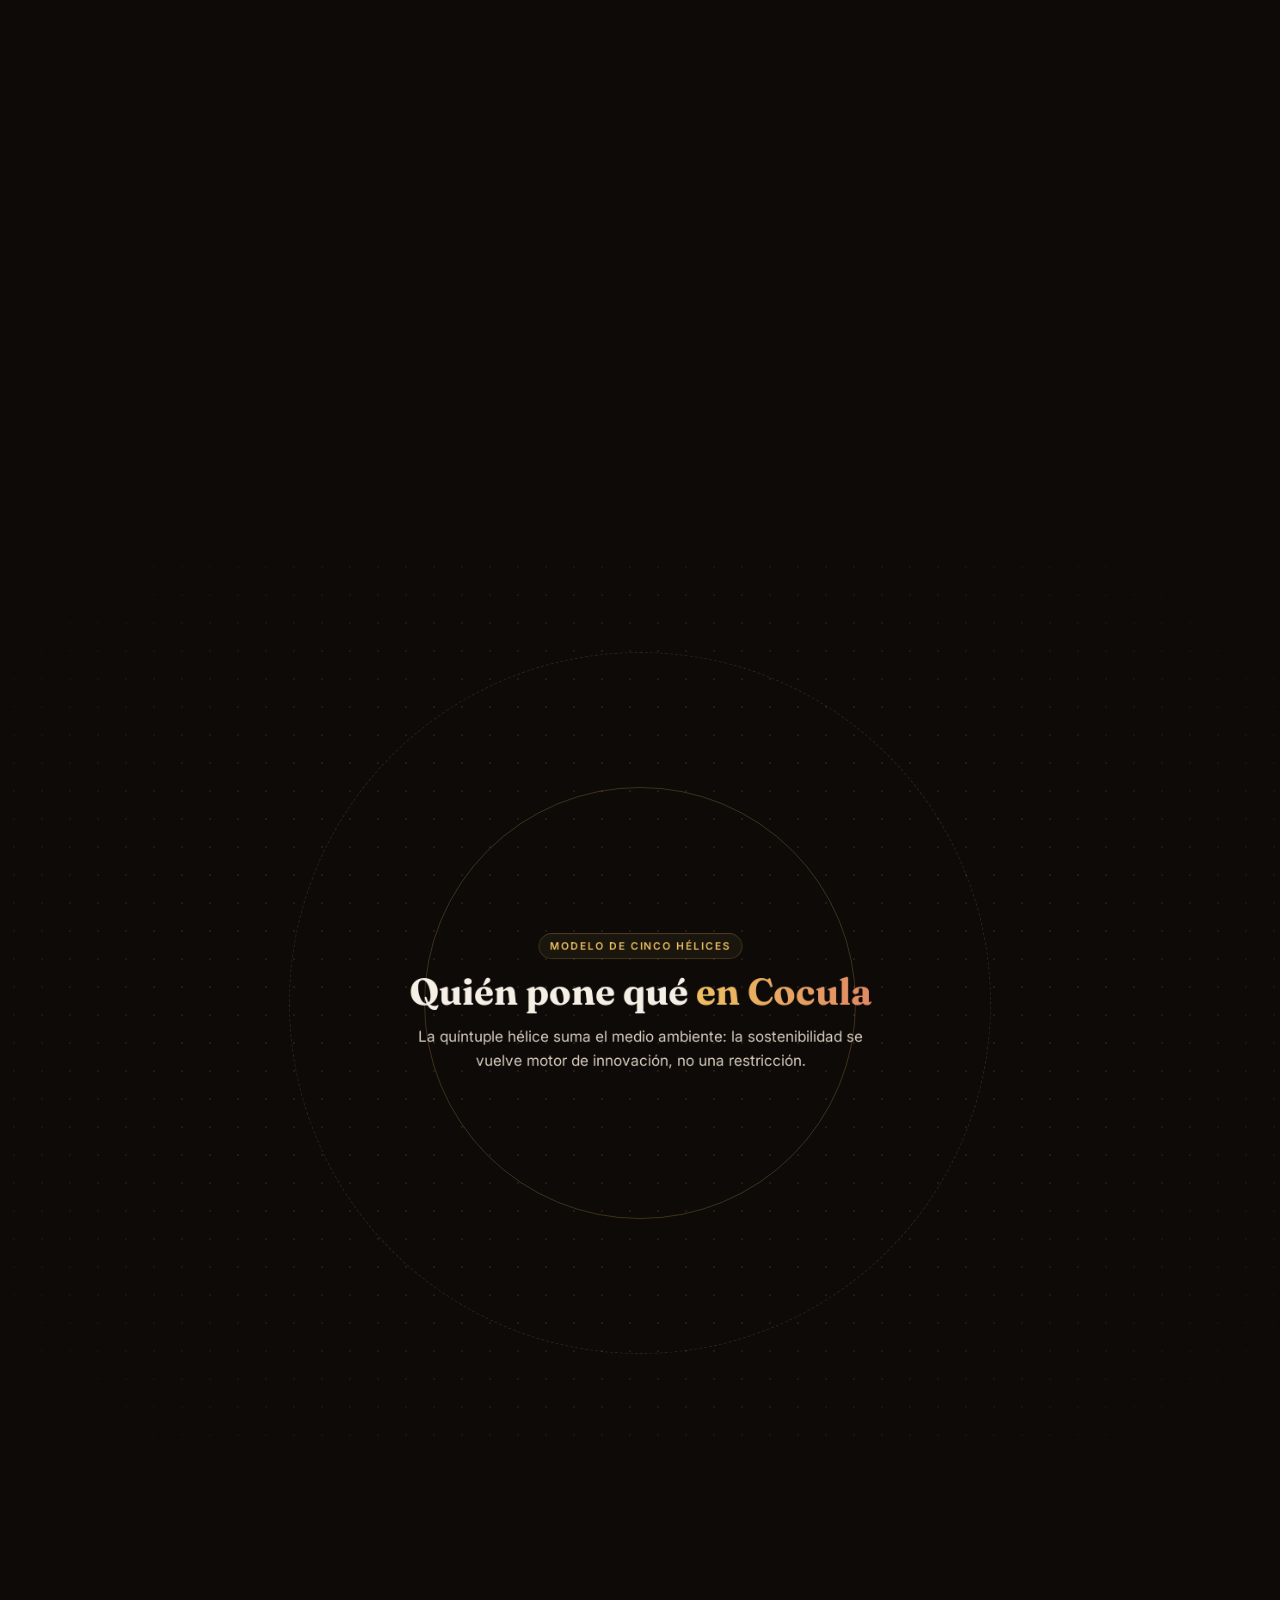
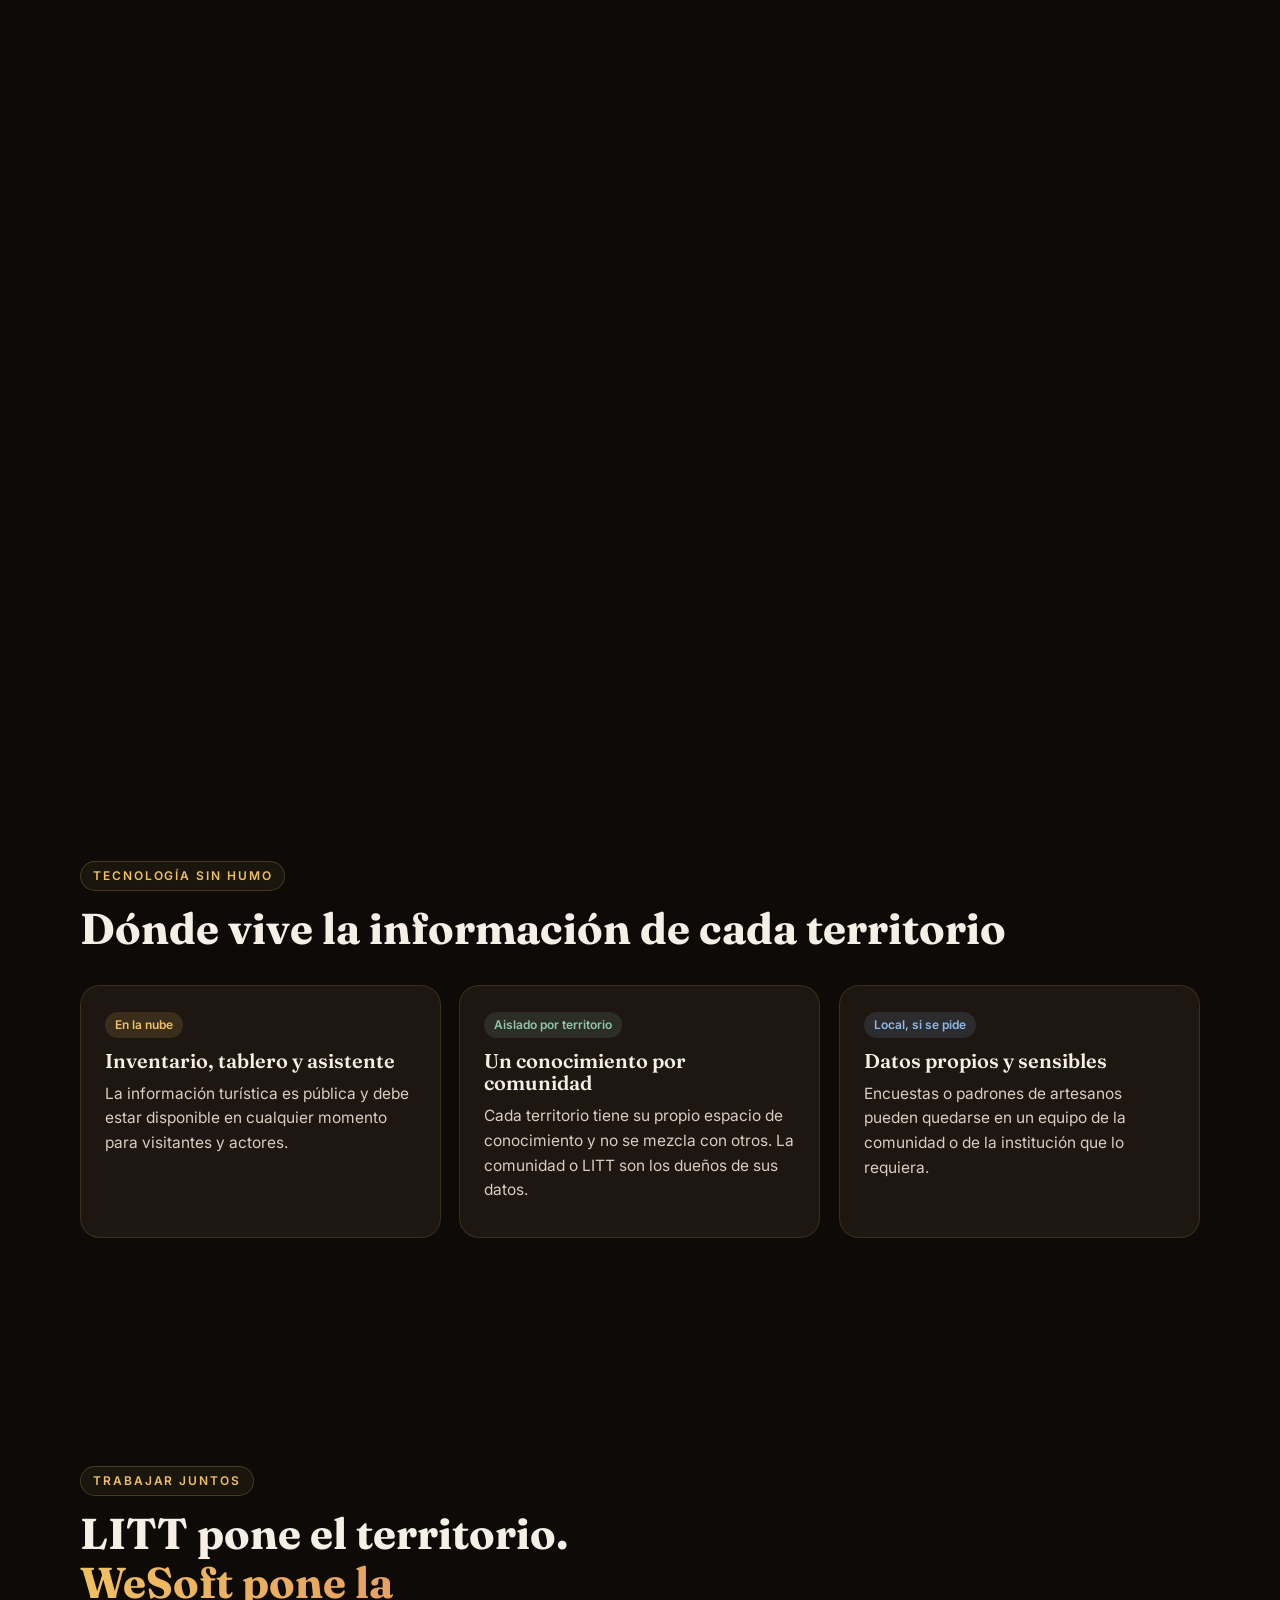
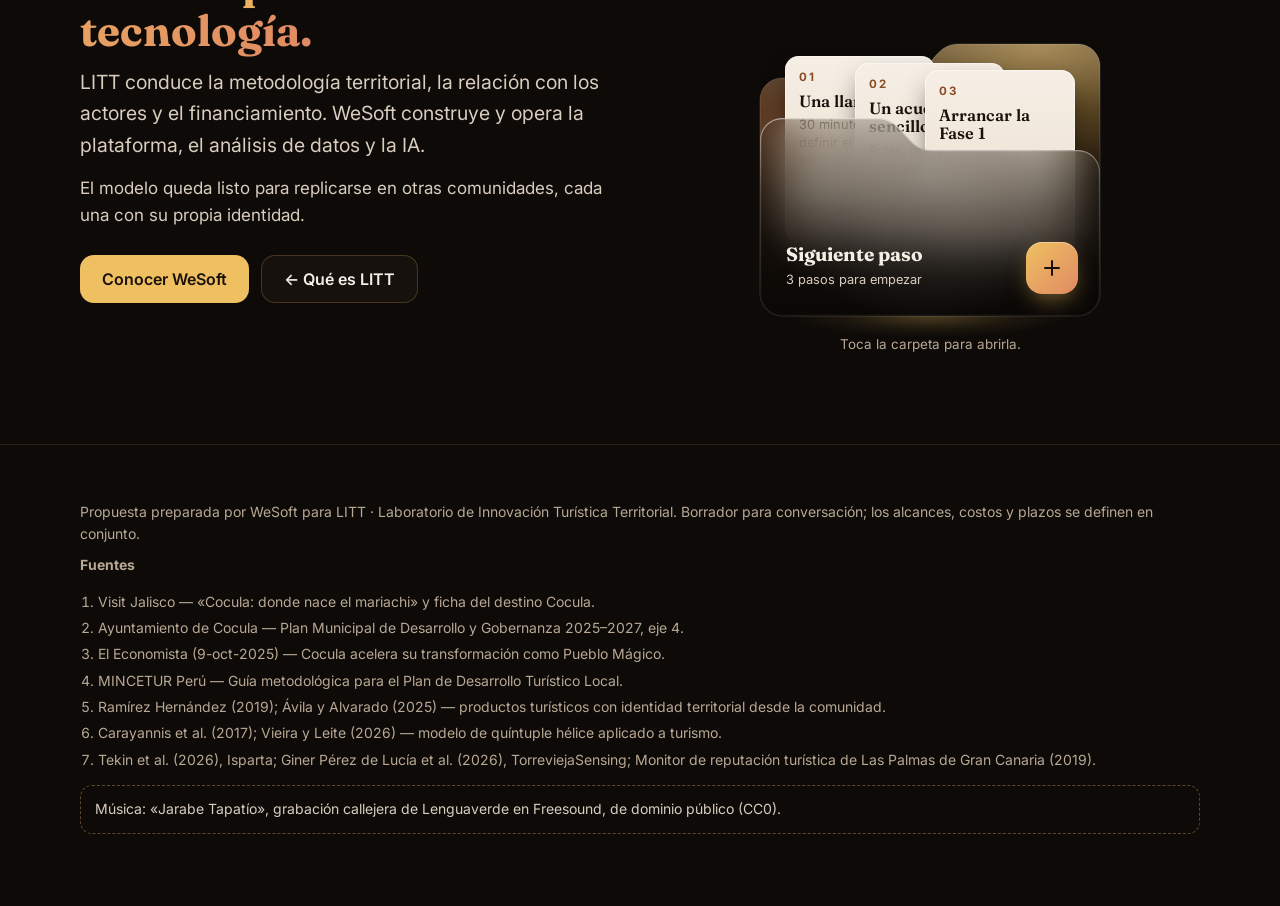
==== commit 6a75b92c: "fix: plazuela con instrumentos correctos, hero de la propuesta sin tarjetas ni palabra de fondo - In" ====
--- a/propuesta.html
+++ b/propuesta.html
@@ -8,9 +8,9 @@
 <link rel="preconnect" href="https://fonts.googleapis.com">
 <link rel="preconnect" href="https://fonts.gstatic.com" crossorigin>
 <link href="https://fonts.googleapis.com/css2?family=Fraunces:opsz,wght@9..144,500;9..144,700&family=Inter:wght@400;500;600&display=swap" rel="stylesheet">
-<link rel="stylesheet" href="assets/efectos.css">
-<link rel="stylesheet" href="assets/litt.css">
-<link rel="stylesheet" href="assets/litt-fx.css">
+<link rel="stylesheet" href="assets/efectos.css?v=20261029c">
+<link rel="stylesheet" href="assets/litt.css?v=20261029c">
+<link rel="stylesheet" href="assets/litt-fx.css?v=20261029c">
 </head>
 <body>
 <div class="cielo" aria-hidden="true"></div>
@@ -52,18 +52,6 @@
           <a class="btn btn-vidrio" href="#metodo">Conocer el método</a>
         </div>
       </div>
-    </div>
-    <div class="hero-detalles">
-      <figure class="hdet">
-        <span class="hdet__eti">Patrimonio</span>
-        <span class="hdet__img hdet__img--trompeta" role="img" aria-label="Detalle de la trompeta del mariachi"></span>
-        <figcaption><b>UNESCO 2011</b><span>El mariachi, patrimonio cultural inmaterial de la humanidad.</span></figcaption>
-      </figure>
-      <figure class="hdet">
-        <span class="hdet__eti">Afluencia</span>
-        <span class="hdet__img hdet__img--sombrero" role="img" aria-label="Detalle del sombrero bordado del mariachi"></span>
-        <figcaption><b>+20 %</b><span>Más visitantes desde que Cocula es Pueblo Mágico.</span></figcaption>
-      </figure>
     </div>
     <a class="desliza" href="#reto">Desliza<i aria-hidden="true"></i></a>
     <button class="musica" type="button" data-fx-musica="audio/diana-jarabe.mp3" data-esperar-llegada aria-pressed="false" aria-label="Activar la música"><i aria-hidden="true"><b></b><b></b><b></b></i></button>
@@ -262,7 +250,7 @@
   </div>
 </footer>
 
-<script src="assets/efectos.js"></script>
-<script src="assets/litt-fx.js"></script>
+<script src="assets/efectos.js?v=20261029c"></script>
+<script src="assets/litt-fx.js?v=20261029c"></script>
 </body>
 </html>
--- a/assets/litt-fx.css
+++ b/assets/litt-fx.css
@@ -241,10 +241,6 @@
 
 /* ===== Hero estilo Toucan (Scrolltide) · propuesta ===== */
 .hero[data-fx-toucan] .hero-foto video{transition:opacity .6s}
-/* palabra gigante y tenue detrás de la escena (pseudo-elemento: no es texto de la página) */
-.hero[data-fx-toucan] .hero-foto::before{content:"MARIACHI";position:absolute;left:50%;top:7%;z-index:1;transform:translateX(-50%);
-  font:700 clamp(5rem,15vw,15rem)/1 Fraunces,Georgia,serif;letter-spacing:.04em;white-space:nowrap;pointer-events:none;
-  color:rgba(246,239,230,.07);transition:opacity 1.4s .3s,transform 1.6s .3s cubic-bezier(.2,.8,.2,1)}
 .hero[data-fx-toucan] .hero-foto::after{z-index:2}
 /* velo más ligero que en el index: el video manda, el texto conserva su zona oscura a la izquierda */
 .hero[data-fx-toucan] .hero-foto::after{background:
@@ -253,30 +249,14 @@
 @media (max-width:760px){.hero[data-fx-toucan] .hero-foto::after{background:linear-gradient(180deg,rgba(13,10,8,.55) 0%,rgba(13,10,8,.86) 45%,var(--bg) 100%)}}
 
 /* mientras la cámara vuela: solo la escena */
-.toucan-on:not(.llego) .hero-foto::before{opacity:0;transform:translateX(-50%) translateY(30px)}
 .toucan-on .hero-foto::after{transition:opacity 1.2s}
 .toucan-on:not(.llego) .hero-foto::after{opacity:.25}
-.toucan-on .hero-texto>*,.toucan-on .hero-detalles .hdet,.toucan-on .desliza,.toucan-on .musica,.toucan-on .credito-ia{
+.toucan-on .hero-texto>*,.toucan-on .desliza,.toucan-on .musica,.toucan-on .credito-ia{
   transition:opacity .9s cubic-bezier(.2,.8,.2,1),transform 1s cubic-bezier(.2,.8,.2,1)}
-.toucan-on:not(.llego) .hero-texto>*,.toucan-on:not(.llego) .hero-detalles .hdet,
+.toucan-on:not(.llego) .hero-texto>*,
 .toucan-on:not(.llego) .desliza,.toucan-on:not(.llego) .musica,.toucan-on:not(.llego) .credito-ia{opacity:0;transform:translateY(18px);pointer-events:none}
 .toucan-on.llego .hero-texto>:nth-child(1){transition-delay:.05s}
 .toucan-on.llego .hero-texto>:nth-child(3){transition-delay:.55s}
 .toucan-on.llego .hero-texto>:nth-child(4){transition-delay:.75s}
-.toucan-on.llego .hero-detalles .hdet:nth-child(1){transition-delay:.9s}
-.toucan-on.llego .hero-detalles .hdet:nth-child(2){transition-delay:1.05s}
 .toucan-on.llego .desliza,.toucan-on.llego .musica,.toucan-on.llego .credito-ia{transition-delay:1.2s}
 
-/* tarjetas con recortes del mismo mariachi (como el ojo y el ala del tucán) */
-.hero-detalles{position:absolute;right:max(24px,calc((100vw - 1180px)/2));bottom:96px;z-index:1;display:flex;gap:12px}
-.hdet{margin:0;width:176px;padding:10px 10px 14px;border-radius:18px;background:#efe2c4;color:#2a1d12;
-  box-shadow:0 18px 40px rgba(0,0,0,.35);border:1px solid rgba(255,255,255,.5)}
-.hdet__eti{display:block;font:600 10px/1 Inter,system-ui,sans-serif;letter-spacing:.12em;text-transform:uppercase;color:#6b5236;text-align:right;margin:2px 4px 8px}
-.hdet__img{display:block;height:112px;border-radius:12px;background:#2a1d12 url("../img/hero-mariachi.webp") no-repeat;background-size:520% auto}
-.hdet__img--trompeta{background-position:56% 47%}
-.hdet__img--sombrero{background-position:88% 20%}
-.hdet figcaption{padding:10px 4px 0}
-.hdet figcaption b{display:block;font:700 1.45rem/1.1 Fraunces,Georgia,serif;color:#2a1d12}
-.hdet figcaption span{display:block;margin-top:4px;font-size:.78rem;line-height:1.35;color:#4a3826}
-@media (max-width:1100px){.hero-detalles{display:none}}
-@media (prefers-reduced-motion:reduce){.hero[data-fx-toucan] .hero-foto::before{transition:none}}
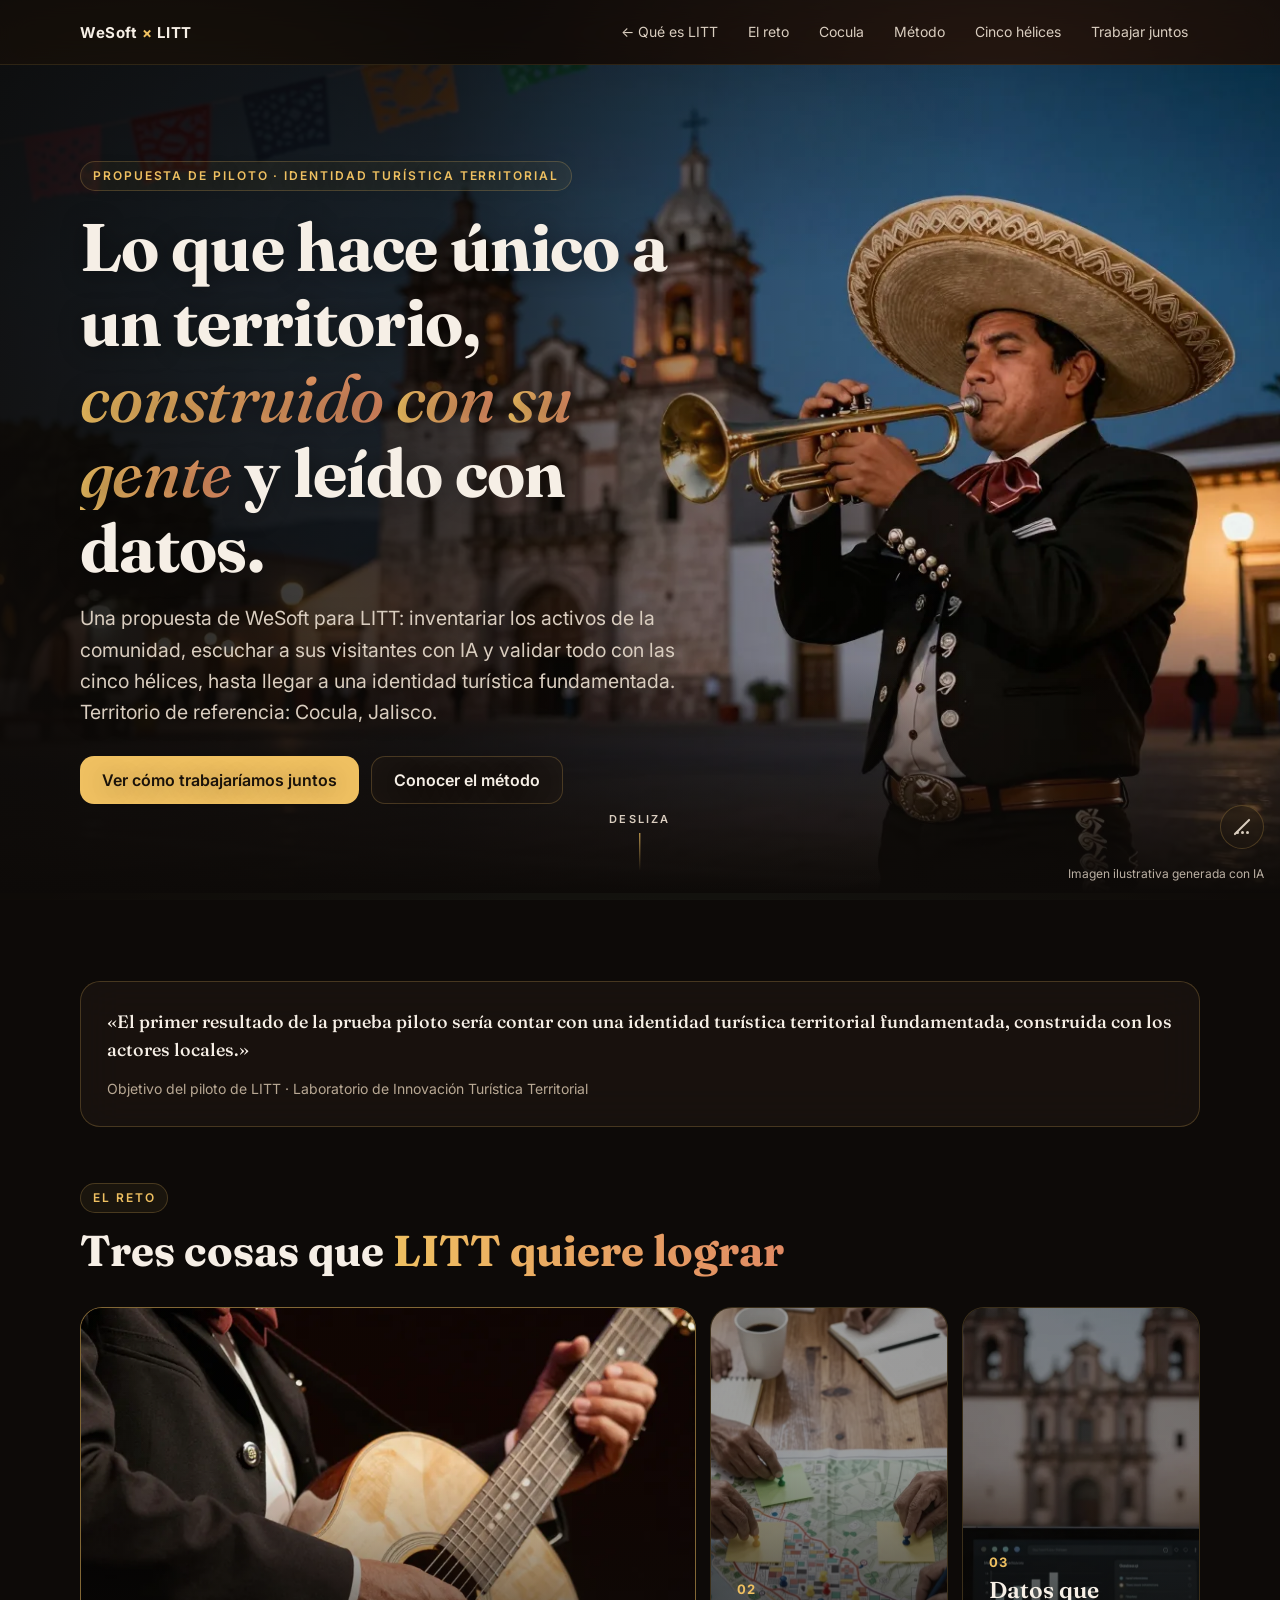
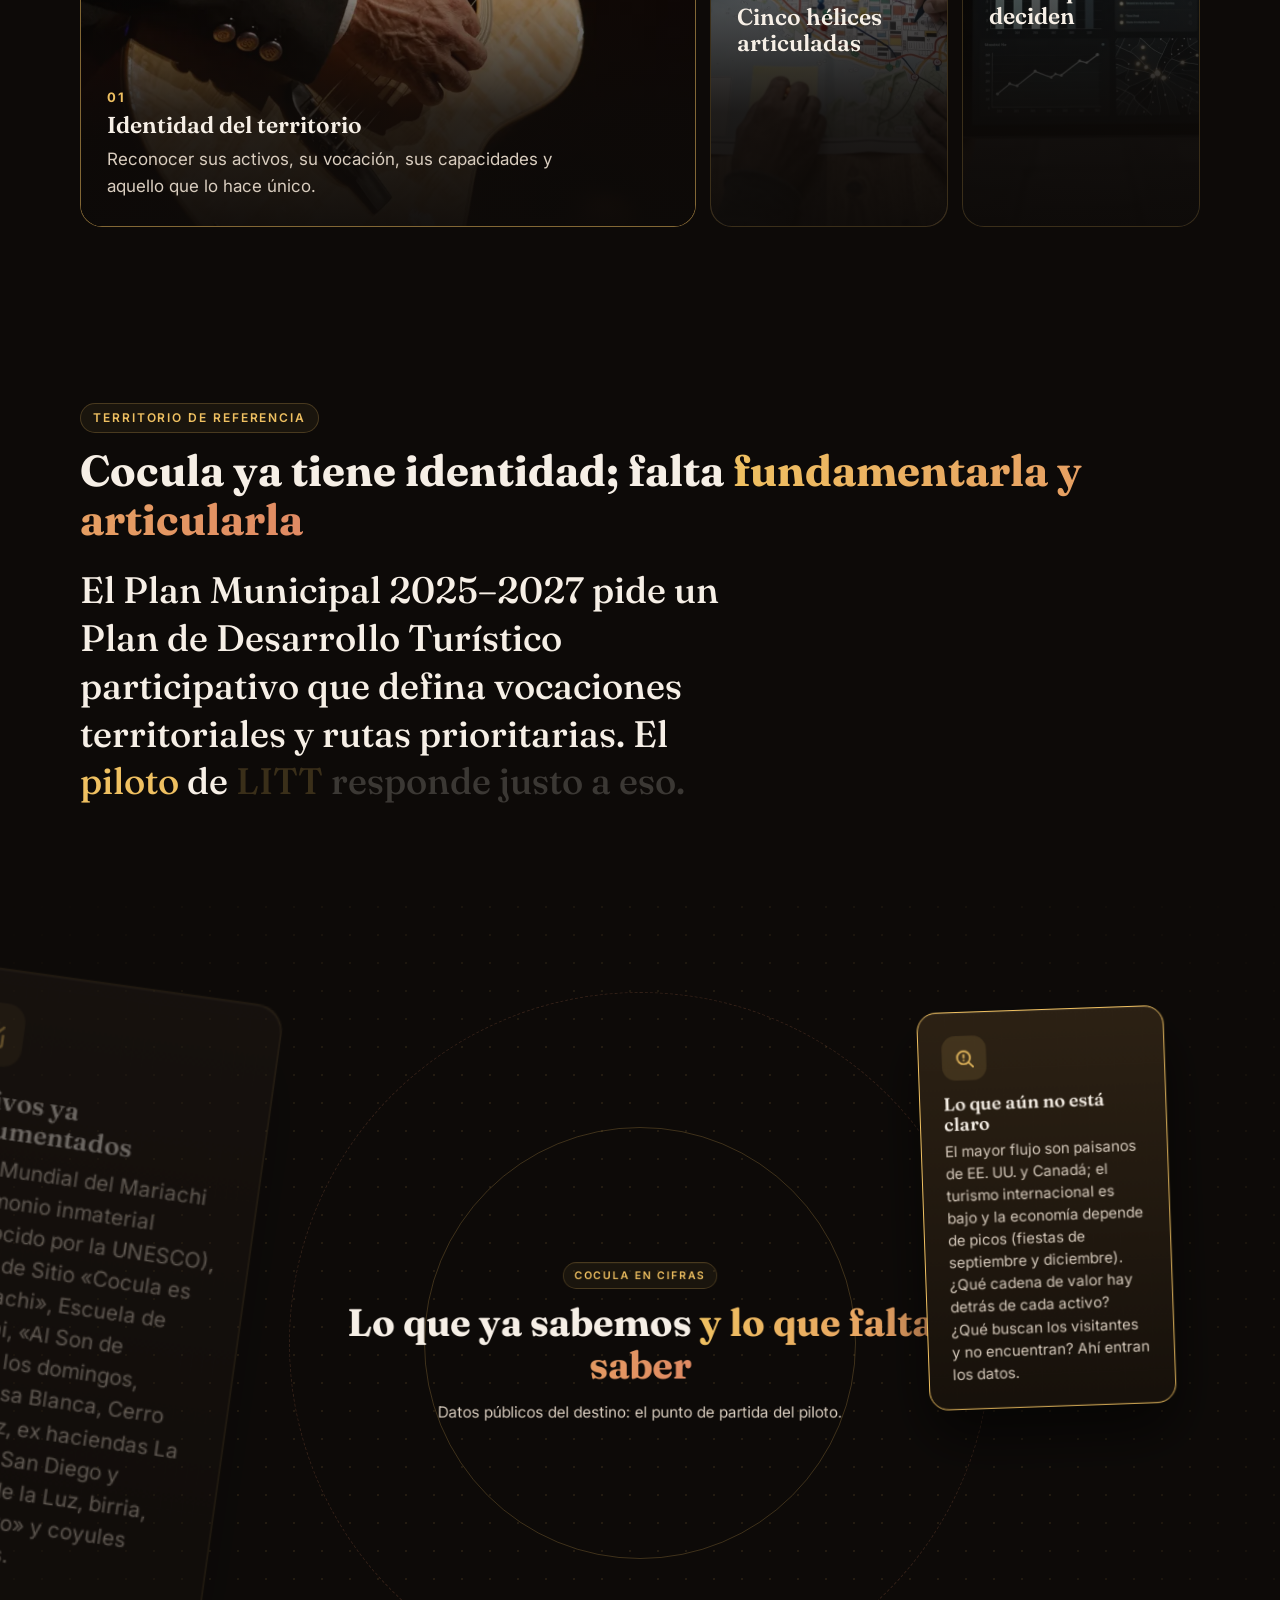
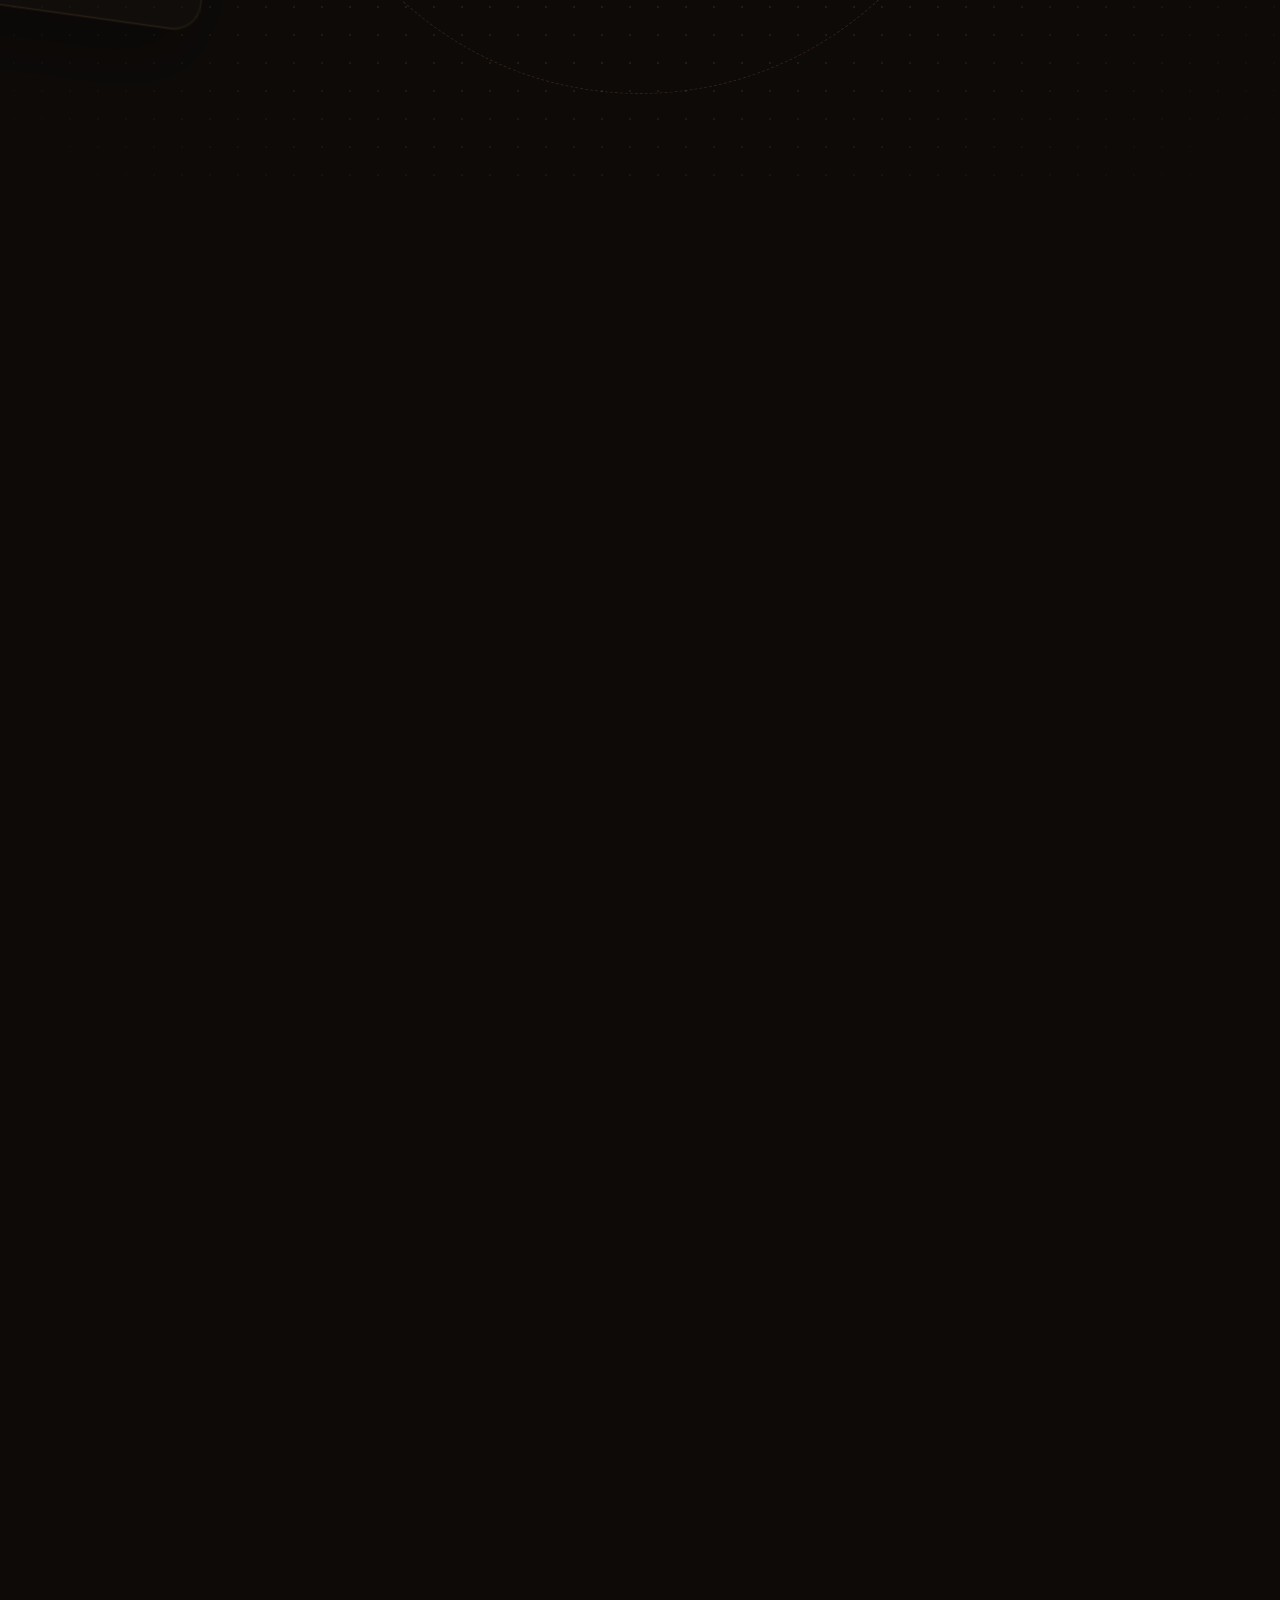
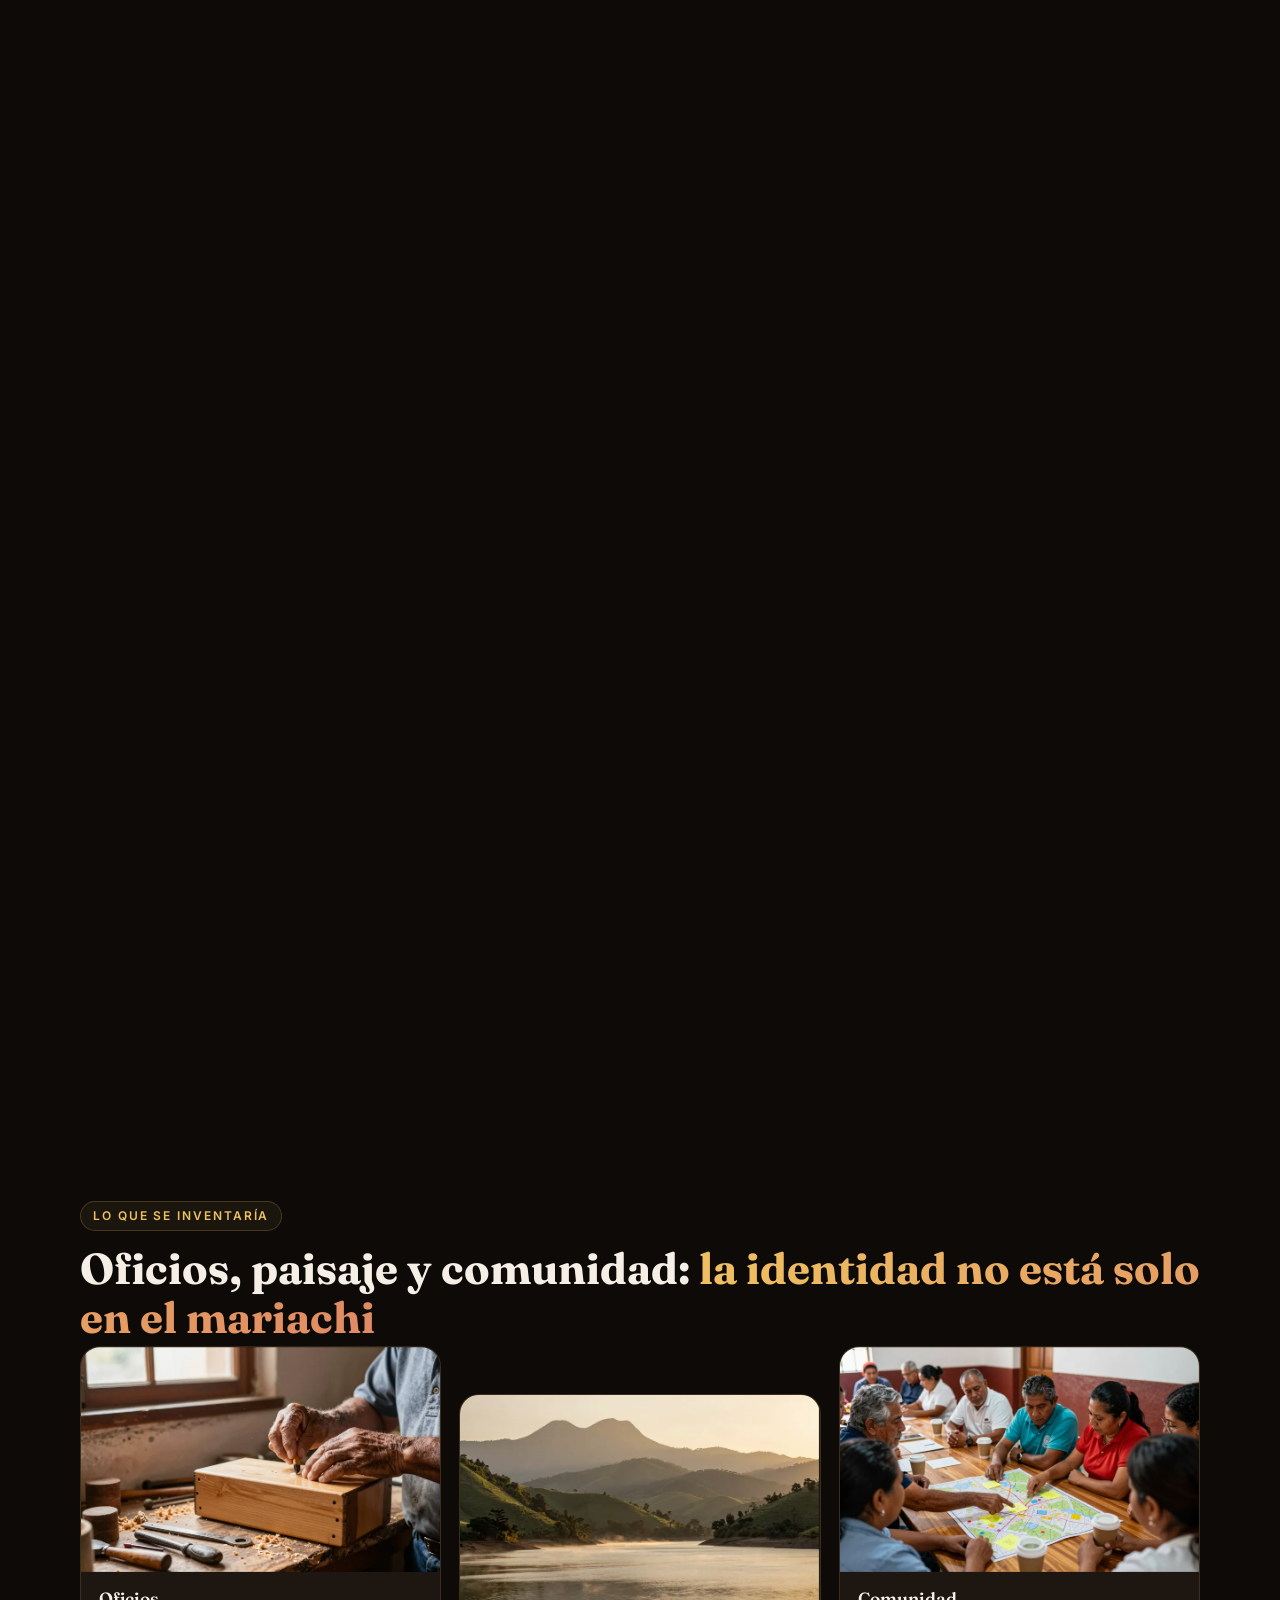
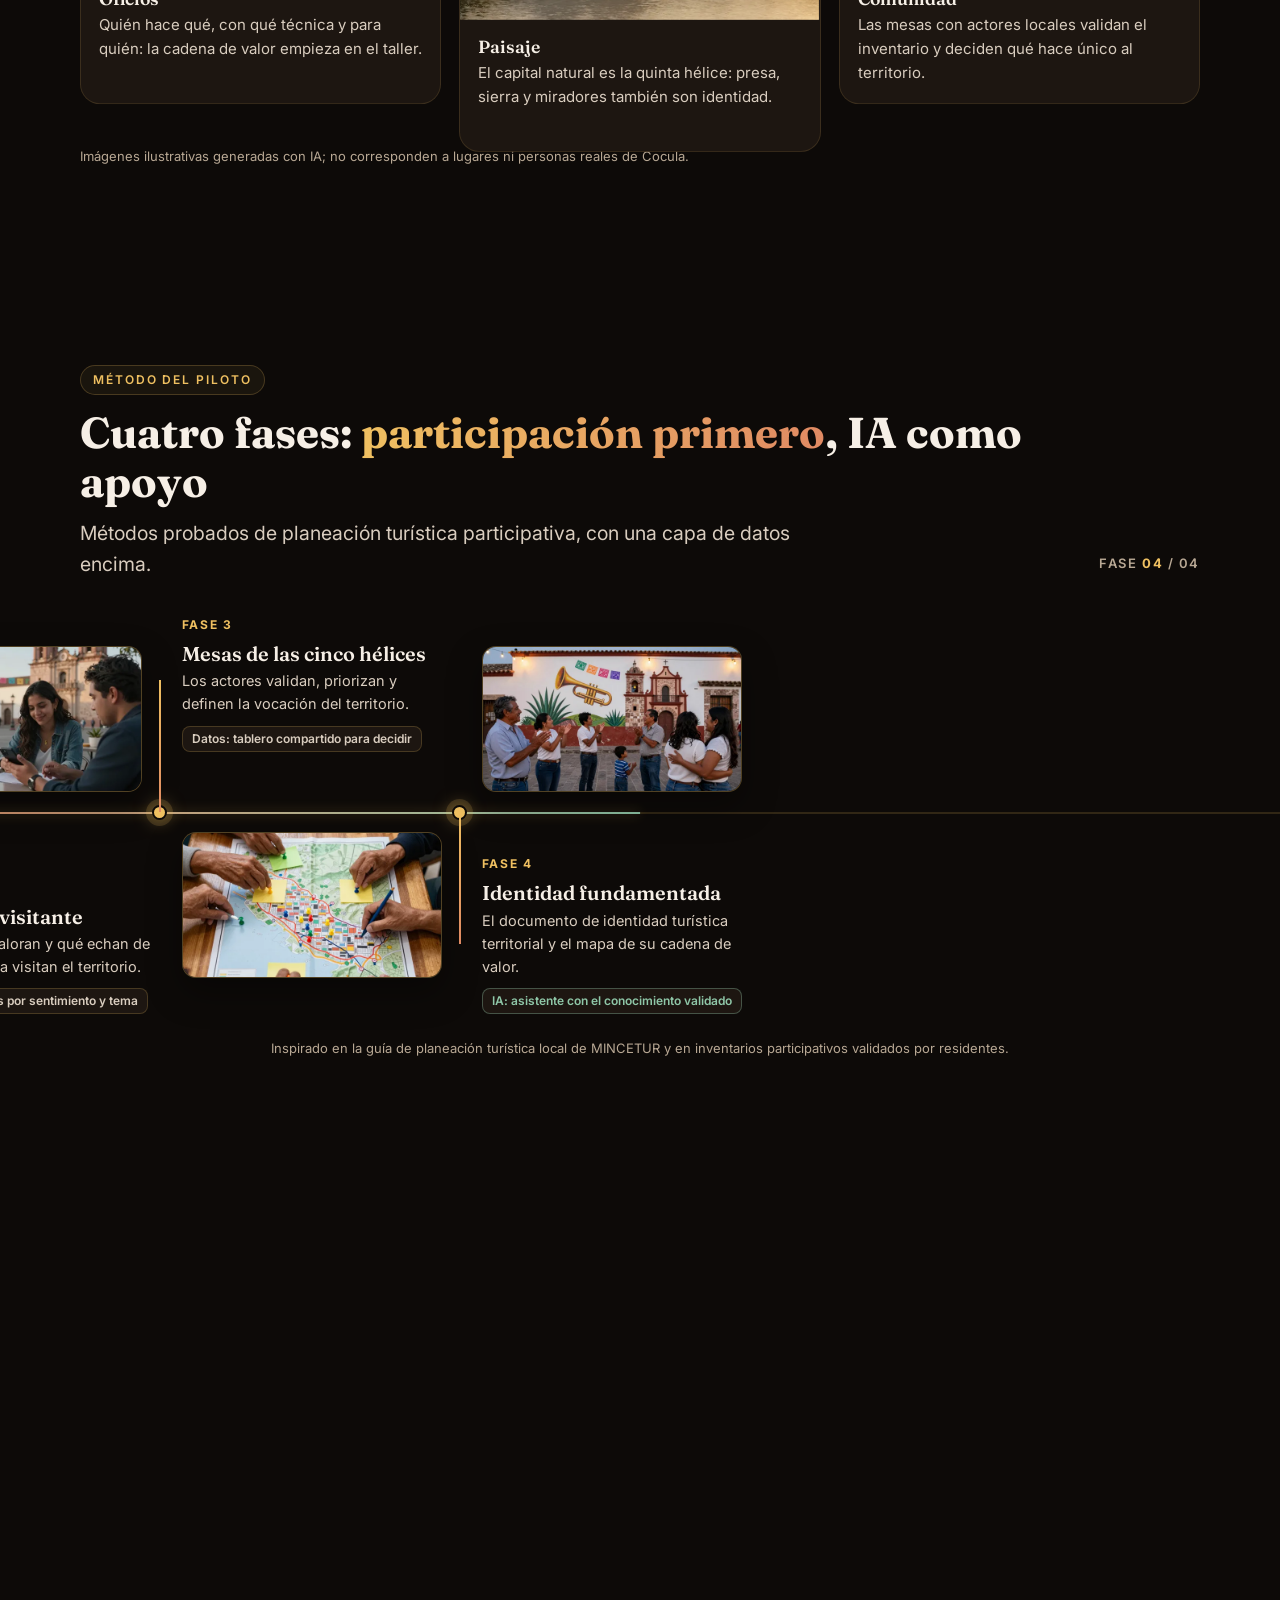
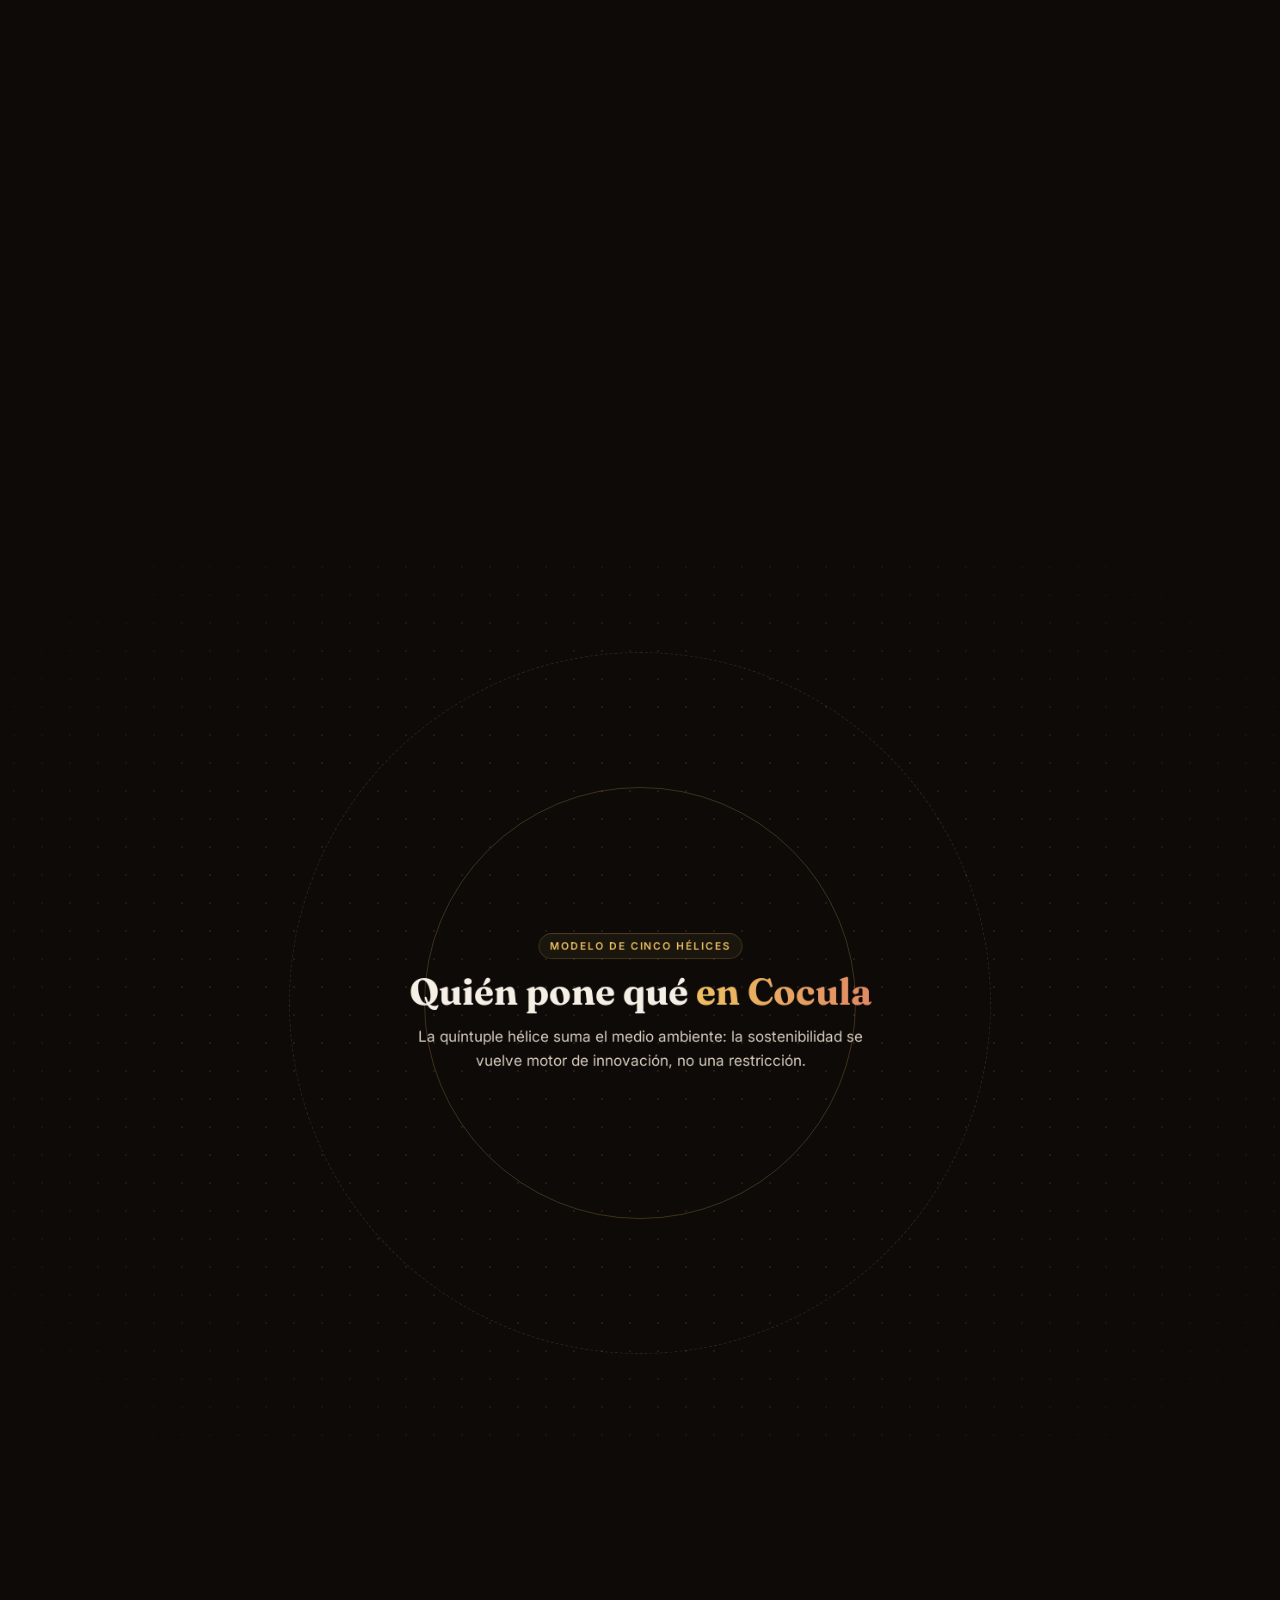
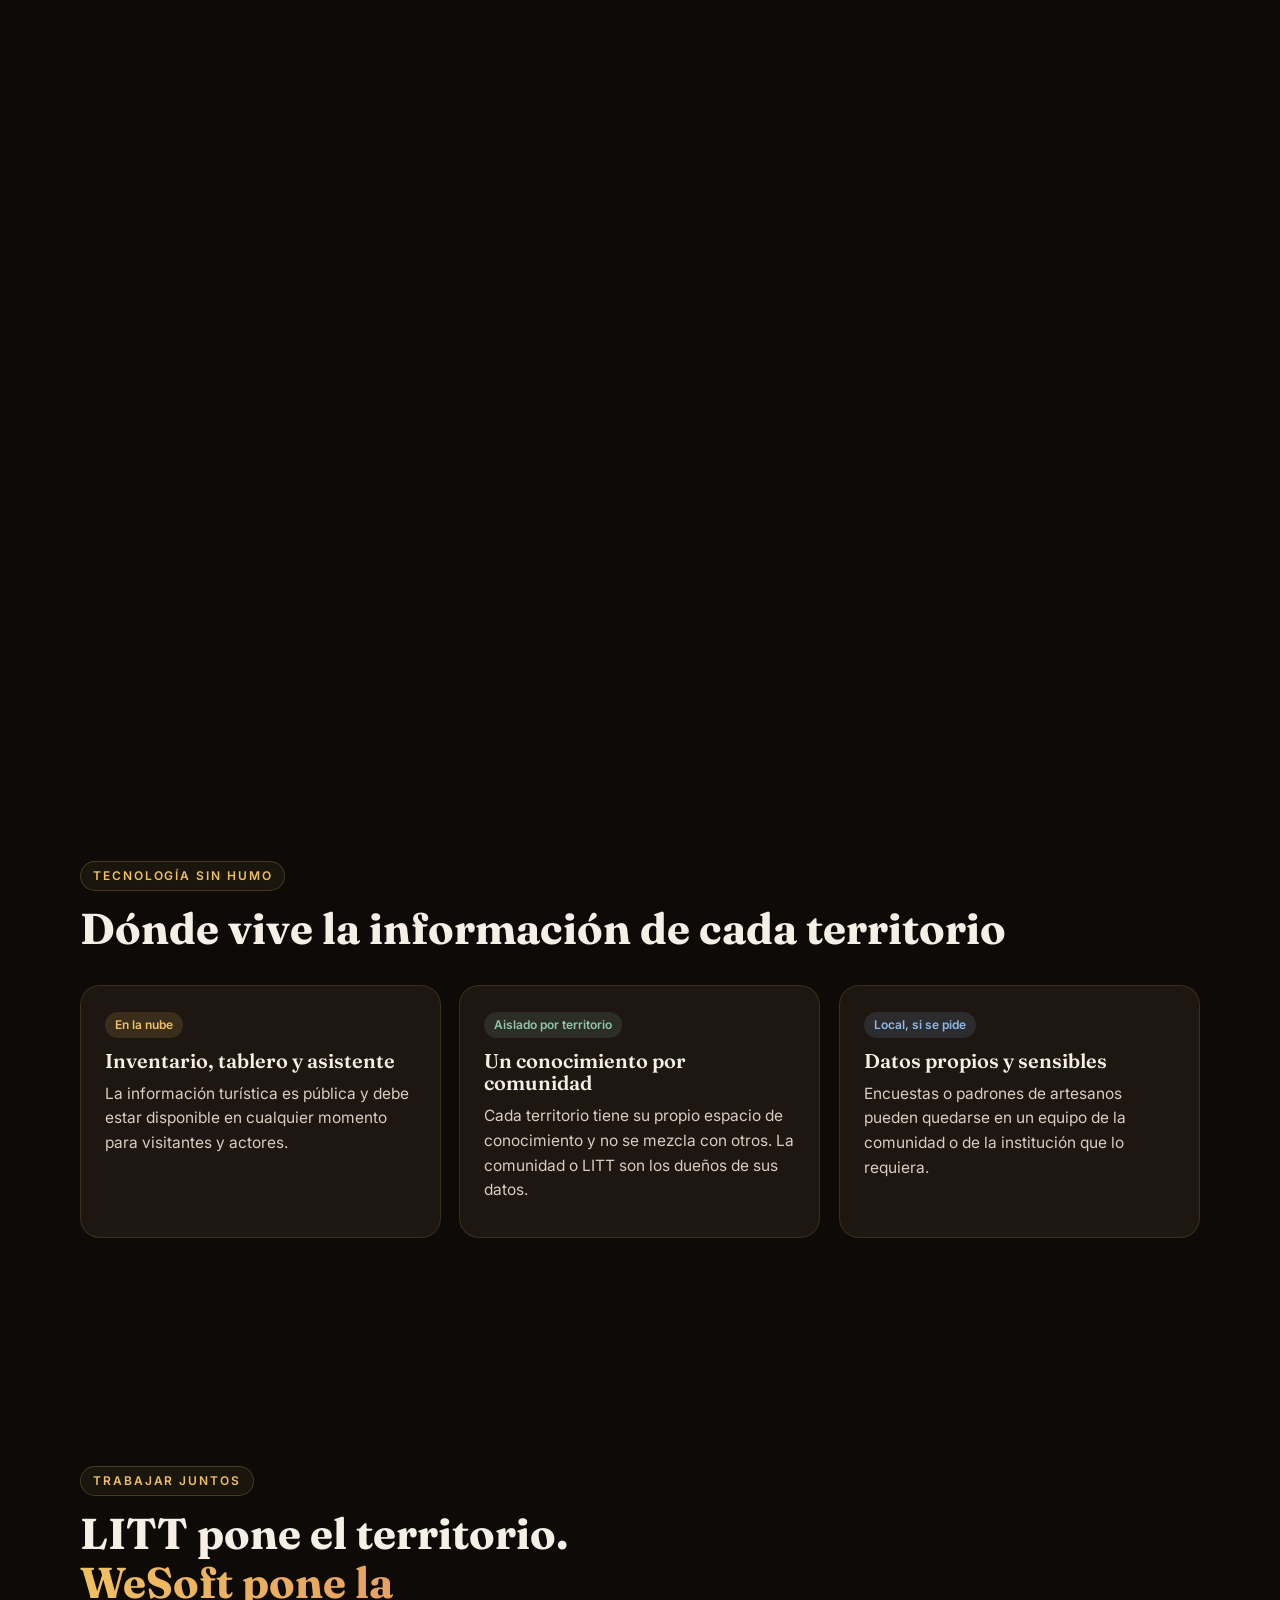
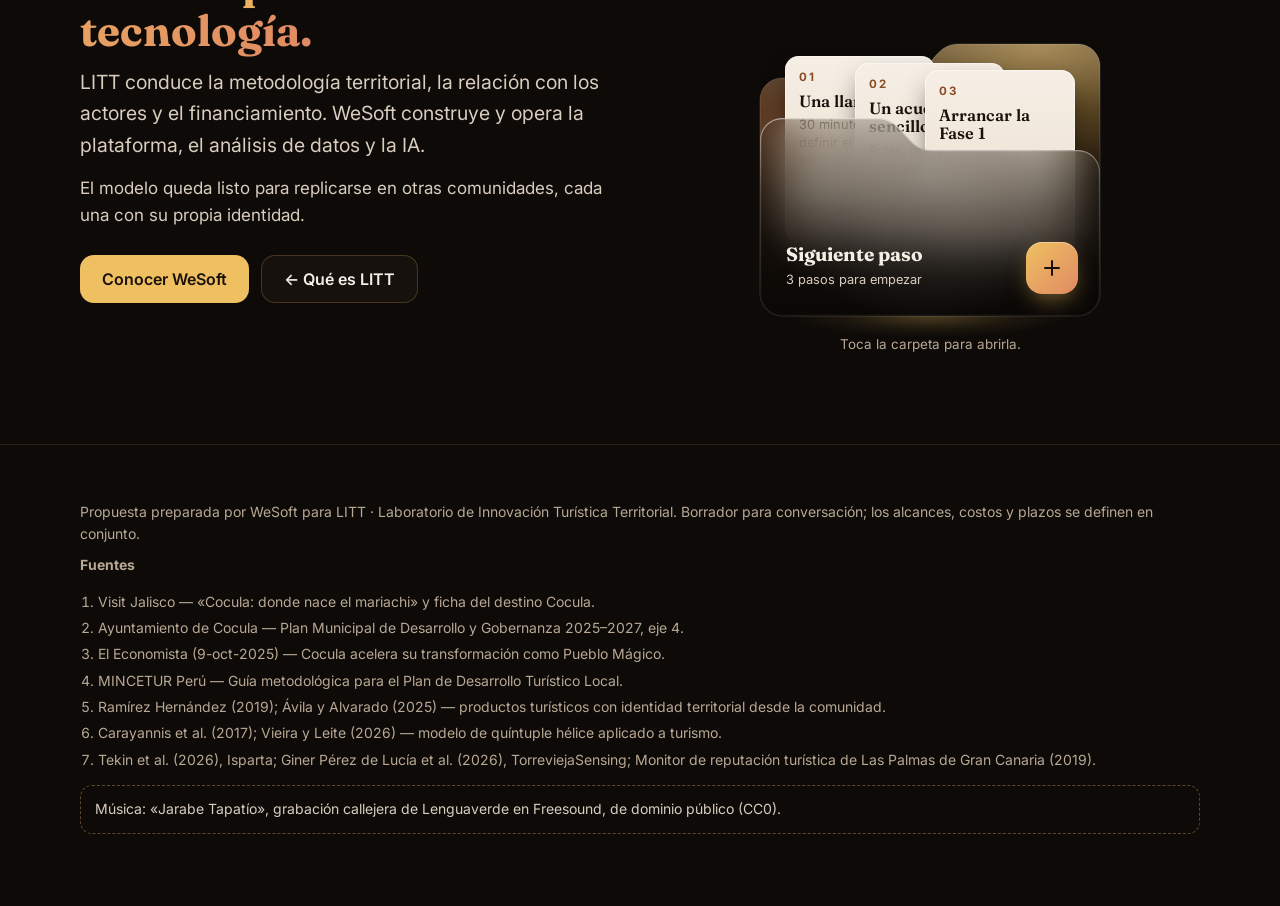
==== commit aef70476: "feat(propuesta): mini video por fase del Método + vista previa al compartir - Fases en zigzag: cada " ====
--- a/propuesta.html
+++ b/propuesta.html
@@ -5,12 +5,25 @@
 <meta name="viewport" content="width=device-width, initial-scale=1">
 <title>Identidad Turística Territorial · WeSoft × LITT</title>
 <meta name="description" content="Propuesta de piloto de WeSoft para LITT: construir la identidad turística de un territorio con sus actores locales, ciencia de datos e IA. Territorio de referencia: Cocula, Jalisco.">
+<link rel="icon" href="img/favicon.svg" type="image/svg+xml">
+<meta name="theme-color" content="#0d0a08">
+<meta property="og:type" content="website">
+<meta property="og:locale" content="es_MX">
+<meta property="og:site_name" content="LITT · Innovación Turística Territorial">
+<meta property="og:url" content="https://raulgm00.github.io/litt/propuesta.html">
+<meta property="og:title" content="Identidad turística construida con su gente · WeSoft × LITT">
+<meta property="og:description" content="Propuesta de piloto de WeSoft para LITT: inventario de activos, voz de los visitantes con IA y las cinco hélices. Cocula, Jalisco, cuna del mariachi.">
+<meta property="og:image" content="https://raulgm00.github.io/litt/img/og-propuesta.jpg">
+<meta property="og:image:width" content="1200">
+<meta property="og:image:height" content="630">
+<meta property="og:image:alt" content="Identidad turística construida con su gente · WeSoft × LITT">
+<meta name="twitter:card" content="summary_large_image">
 <link rel="preconnect" href="https://fonts.googleapis.com">
 <link rel="preconnect" href="https://fonts.gstatic.com" crossorigin>
 <link href="https://fonts.googleapis.com/css2?family=Fraunces:opsz,wght@9..144,500;9..144,700&family=Inter:wght@400;500;600&display=swap" rel="stylesheet">
-<link rel="stylesheet" href="assets/efectos.css?v=20261029c">
-<link rel="stylesheet" href="assets/litt.css?v=20261029c">
-<link rel="stylesheet" href="assets/litt-fx.css?v=20261029c">
+<link rel="stylesheet" href="assets/efectos.css?v=20261030a">
+<link rel="stylesheet" href="assets/litt.css?v=20261030a">
+<link rel="stylesheet" href="assets/litt-fx.css?v=20261030a">
 </head>
 <body>
 <div class="cielo" aria-hidden="true"></div>
@@ -142,10 +155,10 @@
       <div class="tl-view">
         <ol class="tl-track">
           <li class="tl-line" aria-hidden="true"><i></i></li>
-          <li class="tl-hito up"><span class="tl-dot"></span><span class="tl-stem"></span><div class="tl-txt"><span class="tl-n">FASE 1</span><h3>Inventario vivo</h3><p>Fichas de atractivos, oficios, gastronomía, fiestas y paisaje, levantadas en recorridos y talleres.</p><code>Datos: precarga + ficha que la comunidad corrige</code></div></li>
-          <li class="tl-hito dn"><span class="tl-dot"></span><span class="tl-stem"></span><div class="tl-txt"><span class="tl-n">FASE 2</span><h3>Escucha del visitante</h3><p>Qué dicen, qué valoran y qué echan de menos quienes ya visitan el territorio.</p><code>IA: reseñas y redes por sentimiento y tema</code></div></li>
-          <li class="tl-hito up"><span class="tl-dot"></span><span class="tl-stem"></span><div class="tl-txt"><span class="tl-n">FASE 3</span><h3>Mesas de las cinco hélices</h3><p>Los actores validan, priorizan y definen la vocación del territorio.</p><code>Datos: tablero compartido para decidir</code></div></li>
-          <li class="tl-hito dn"><span class="tl-dot"></span><span class="tl-stem"></span><div class="tl-txt"><span class="tl-n">FASE 4</span><h3>Identidad fundamentada</h3><p>El documento de identidad turística territorial y el mapa de su cadena de valor.</p><code class="ok">IA: asistente con el conocimiento validado</code></div></li>
+          <li class="tl-hito up"><span class="tl-dot"></span><span class="tl-stem"></span><video class="tl-clip" muted loop playsinline preload="none" poster="img/fase-1.webp" data-src="img/fase-1.mp4" aria-hidden="true"></video><div class="tl-txt"><span class="tl-n">FASE 1</span><h3>Inventario vivo</h3><p>Fichas de atractivos, oficios, gastronomía, fiestas y paisaje, levantadas en recorridos y talleres.</p><code>Datos: precarga + ficha que la comunidad corrige</code></div></li>
+          <li class="tl-hito dn"><span class="tl-dot"></span><span class="tl-stem"></span><video class="tl-clip" muted loop playsinline preload="none" poster="img/fase-2.webp" data-src="img/fase-2.mp4" aria-hidden="true"></video><div class="tl-txt"><span class="tl-n">FASE 2</span><h3>Escucha del visitante</h3><p>Qué dicen, qué valoran y qué echan de menos quienes ya visitan el territorio.</p><code>IA: reseñas y redes por sentimiento y tema</code></div></li>
+          <li class="tl-hito up"><span class="tl-dot"></span><span class="tl-stem"></span><video class="tl-clip" muted loop playsinline preload="none" poster="img/fase-3.webp" aria-hidden="true"></video><div class="tl-txt"><span class="tl-n">FASE 3</span><h3>Mesas de las cinco hélices</h3><p>Los actores validan, priorizan y definen la vocación del territorio.</p><code>Datos: tablero compartido para decidir</code></div></li>
+          <li class="tl-hito dn"><span class="tl-dot"></span><span class="tl-stem"></span><video class="tl-clip" muted loop playsinline preload="none" poster="img/fase-4.webp" aria-hidden="true"></video><div class="tl-txt"><span class="tl-n">FASE 4</span><h3>Identidad fundamentada</h3><p>El documento de identidad turística territorial y el mapa de su cadena de valor.</p><code class="ok">IA: asistente con el conocimiento validado</code></div></li>
         </ol>
       </div>
       <p class="fuente envoltura tl-nota">Inspirado en la guía de planeación turística local de MINCETUR y en inventarios participativos validados por residentes.</p>
@@ -250,7 +263,7 @@
   </div>
 </footer>
 
-<script src="assets/efectos.js?v=20261029c"></script>
-<script src="assets/litt-fx.js?v=20261029c"></script>
+<script src="assets/efectos.js?v=20261030a"></script>
+<script src="assets/litt-fx.js?v=20261030a"></script>
 </body>
 </html>
--- a/assets/litt-fx.css
+++ b/assets/litt-fx.css
@@ -260,3 +260,13 @@
 .toucan-on.llego .hero-texto>:nth-child(4){transition-delay:.75s}
 .toucan-on.llego .desliza,.toucan-on.llego .musica,.toucan-on.llego .credito-ia{transition-delay:1.2s}
 
+
+/* Mini video por fase del Método: en el lado de la línea opuesto al texto (zigzag) */
+.tl-clip{position:absolute;left:22px;width:260px;aspect-ratio:16/9;object-fit:cover;border-radius:14px;
+  border:1px solid rgba(239,192,97,.28);background:#140f0b;box-shadow:0 14px 34px rgba(0,0,0,.35);
+  opacity:0;transform:translateY(12px) scale(.96);transition:opacity .6s .3s,transform .8s cubic-bezier(.2,.85,.25,1) .3s}
+.tl-hito.up .tl-clip{top:calc(50% + 20px)}
+.tl-hito.dn .tl-clip{bottom:calc(50% + 20px)}
+.tl-hito.on .tl-clip{opacity:1;transform:none}
+@media (max-width:760px){.tl-clip{left:16px;width:200px}}
+.sin-tl .tl-clip{position:static;display:block;width:100%;max-width:420px;margin:0 0 12px;opacity:1;transform:none;transition:none}
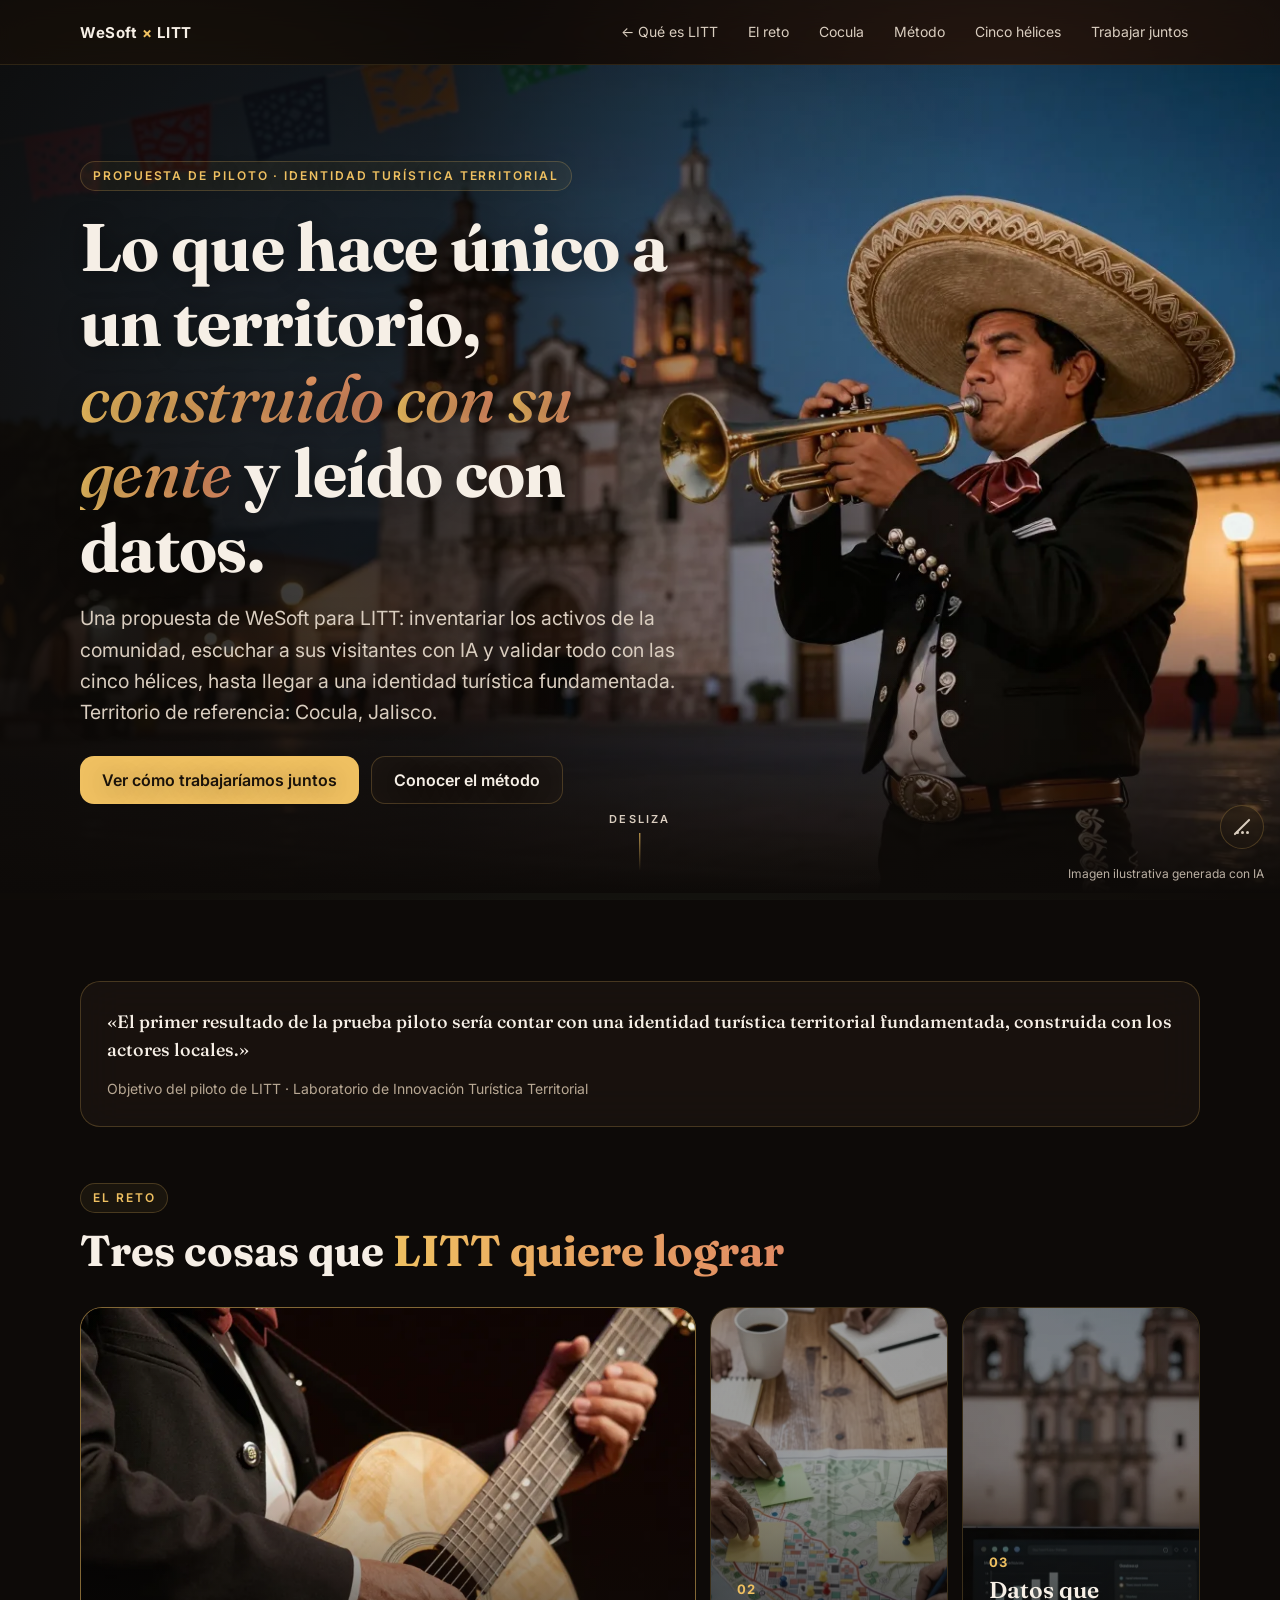
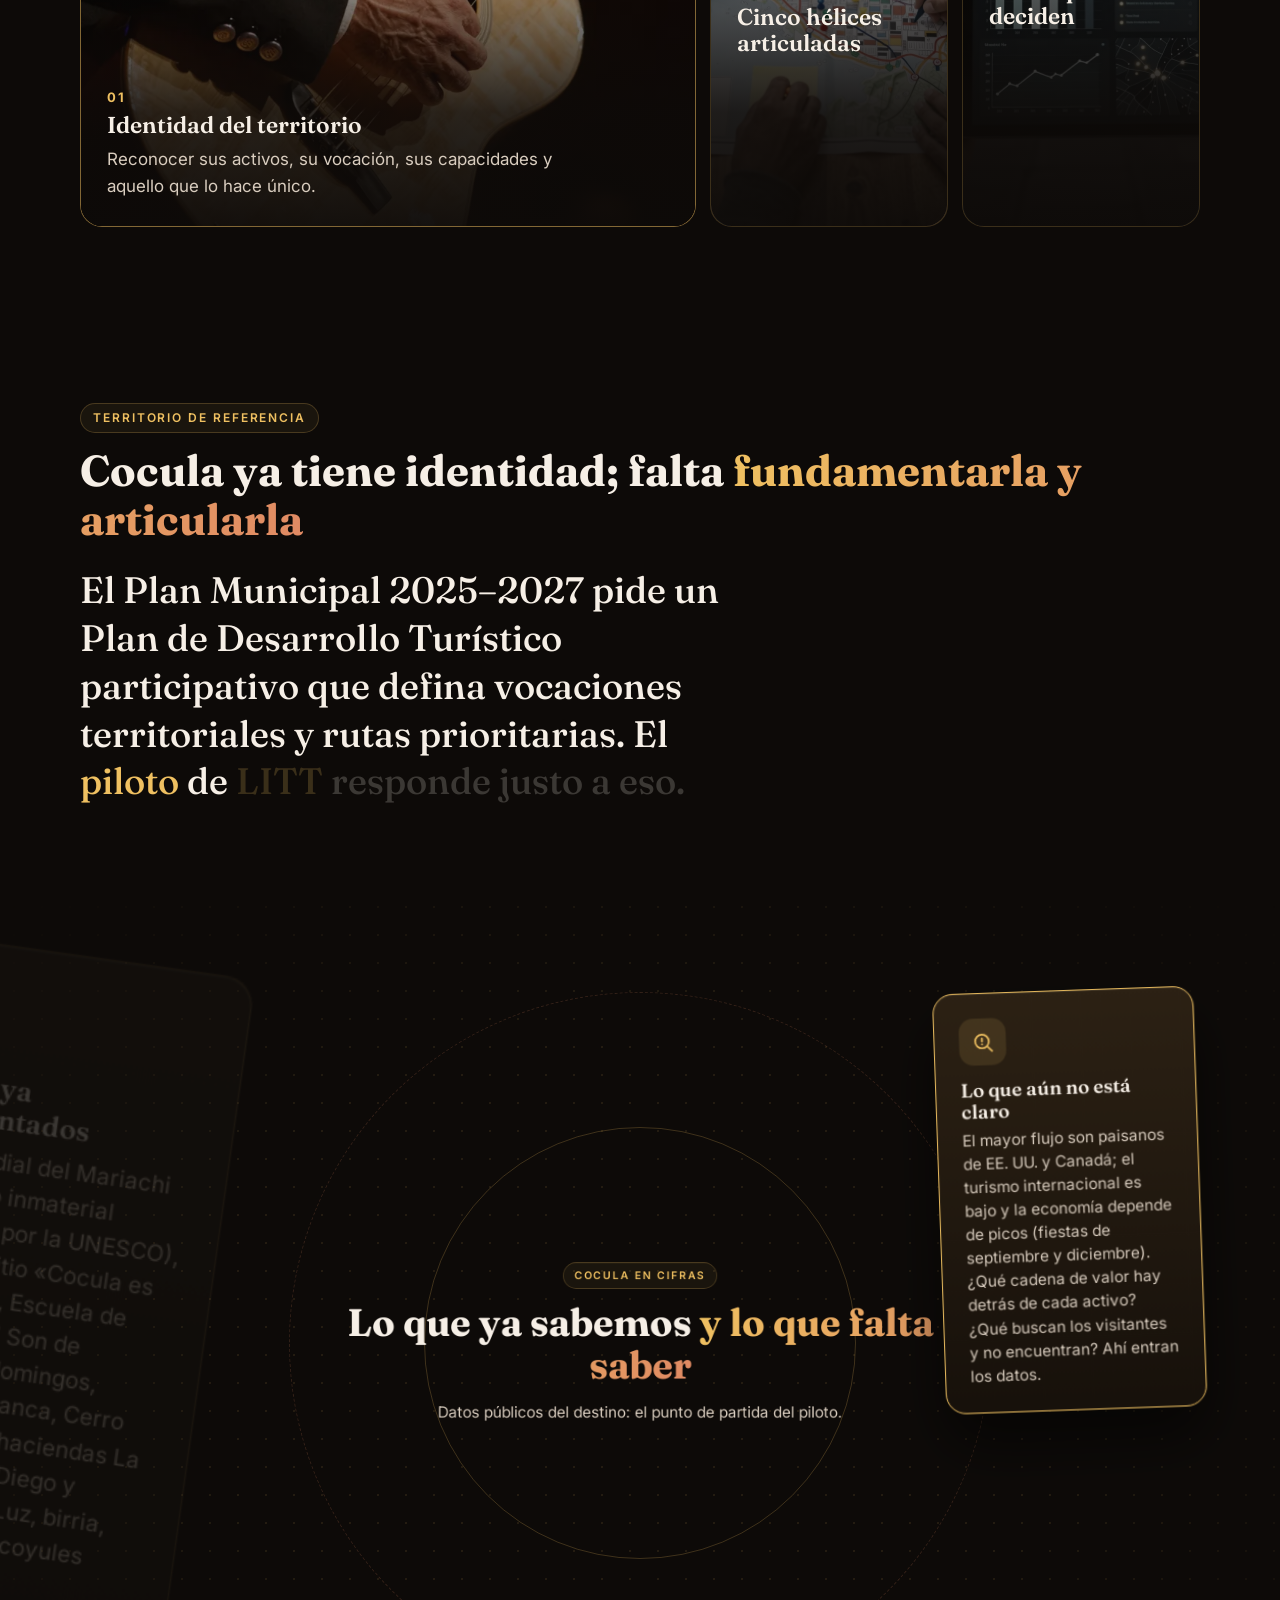
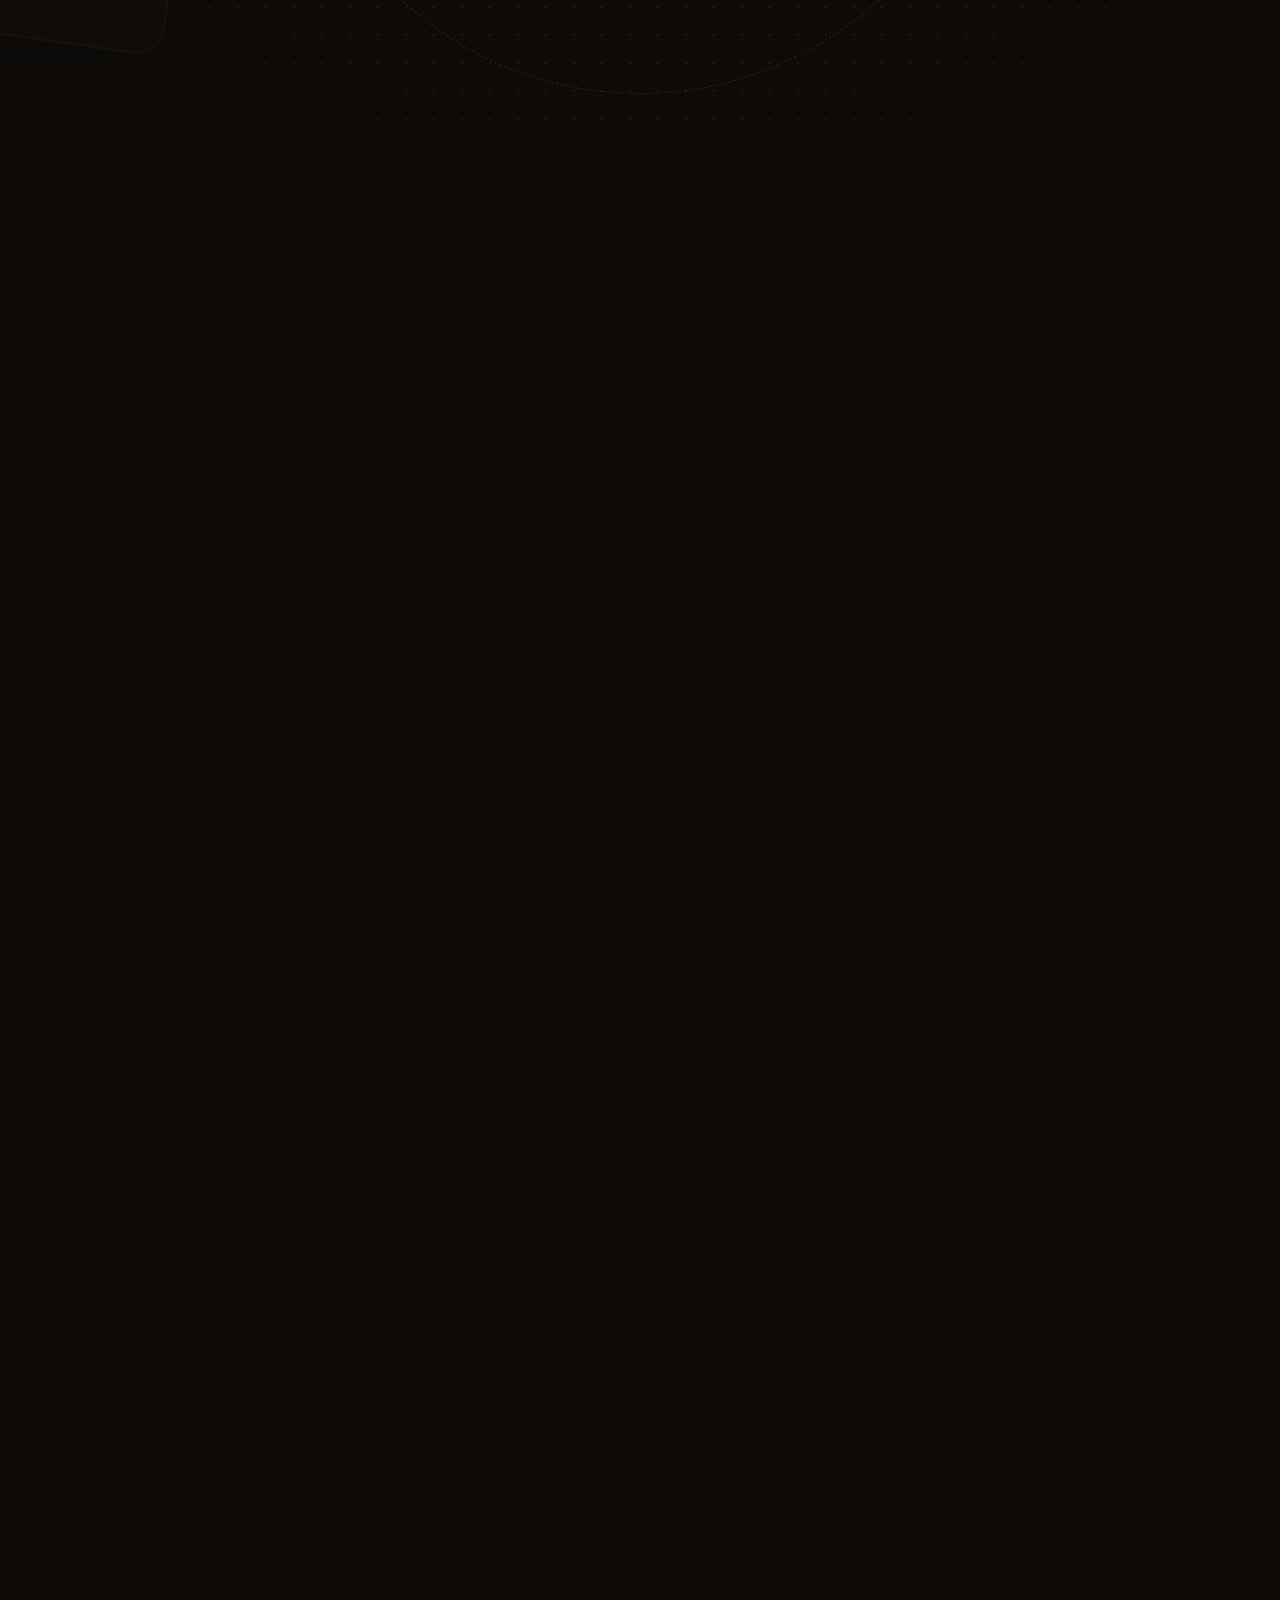
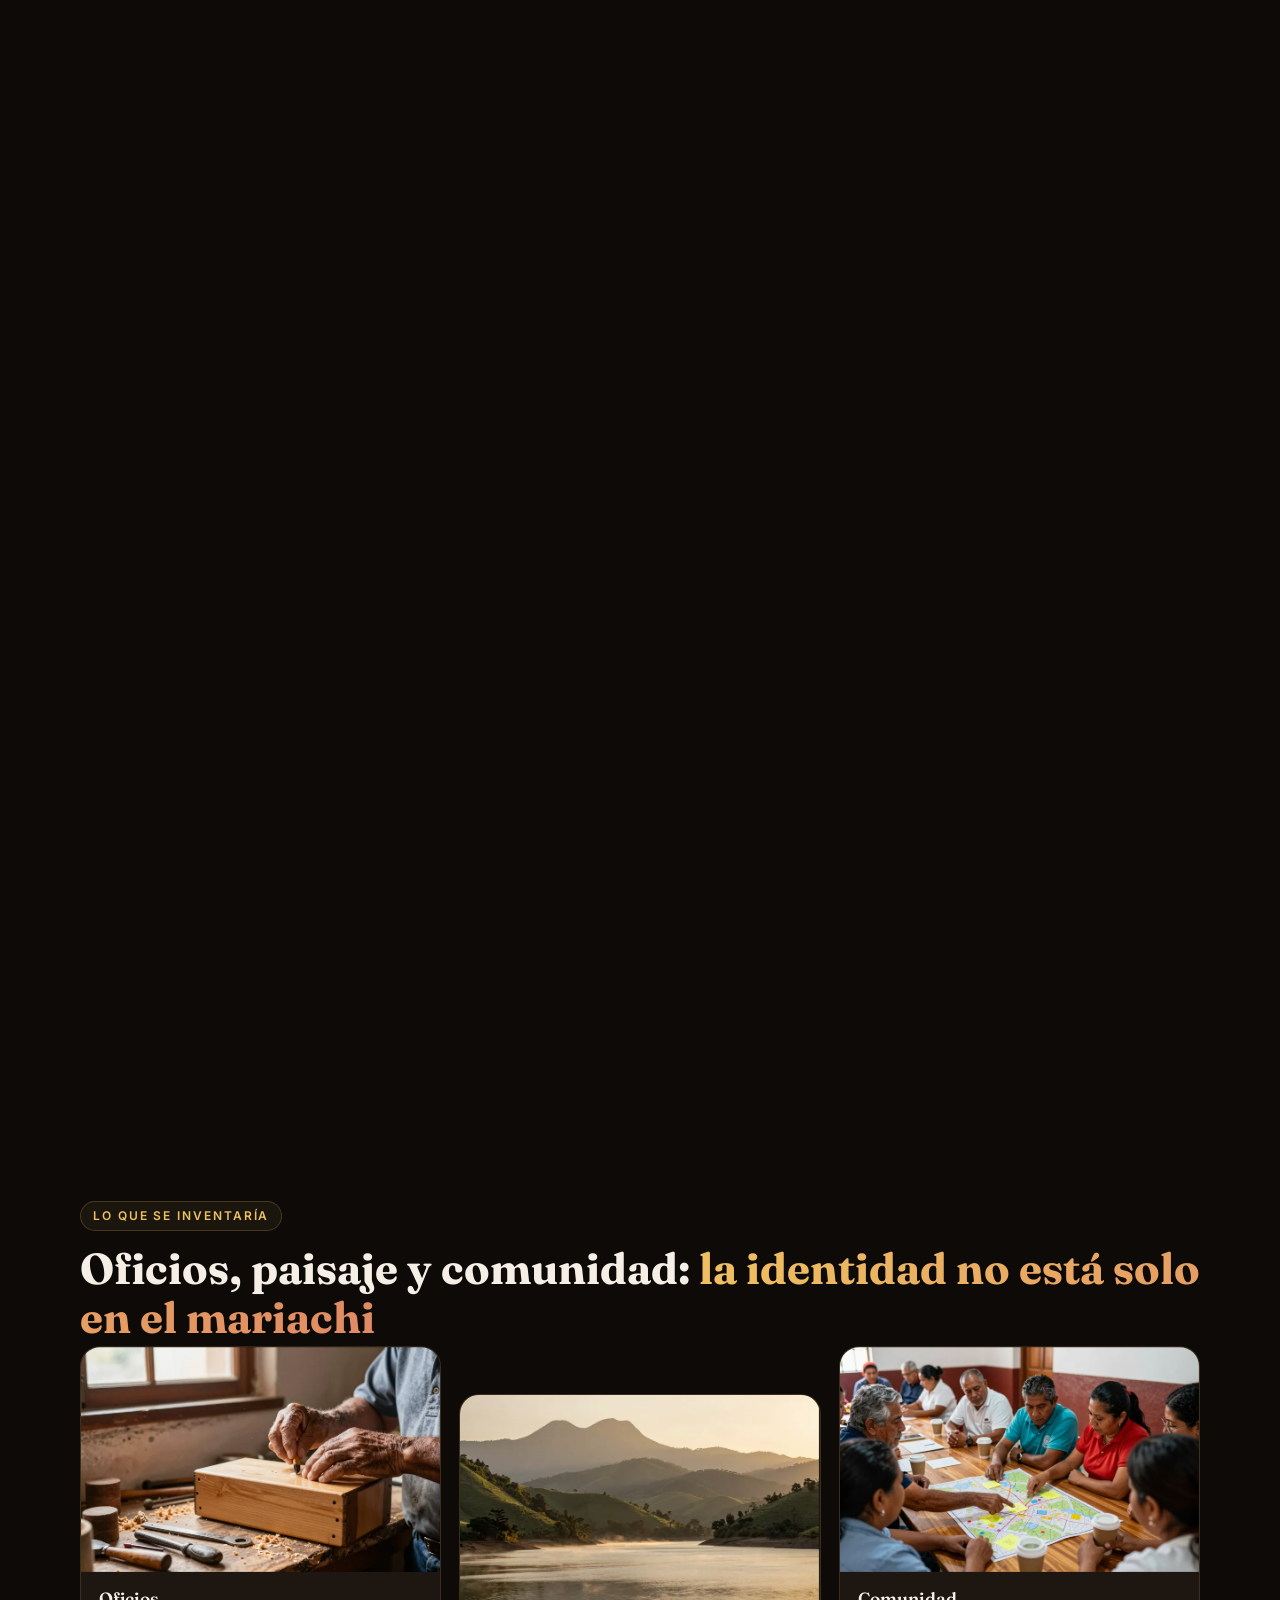
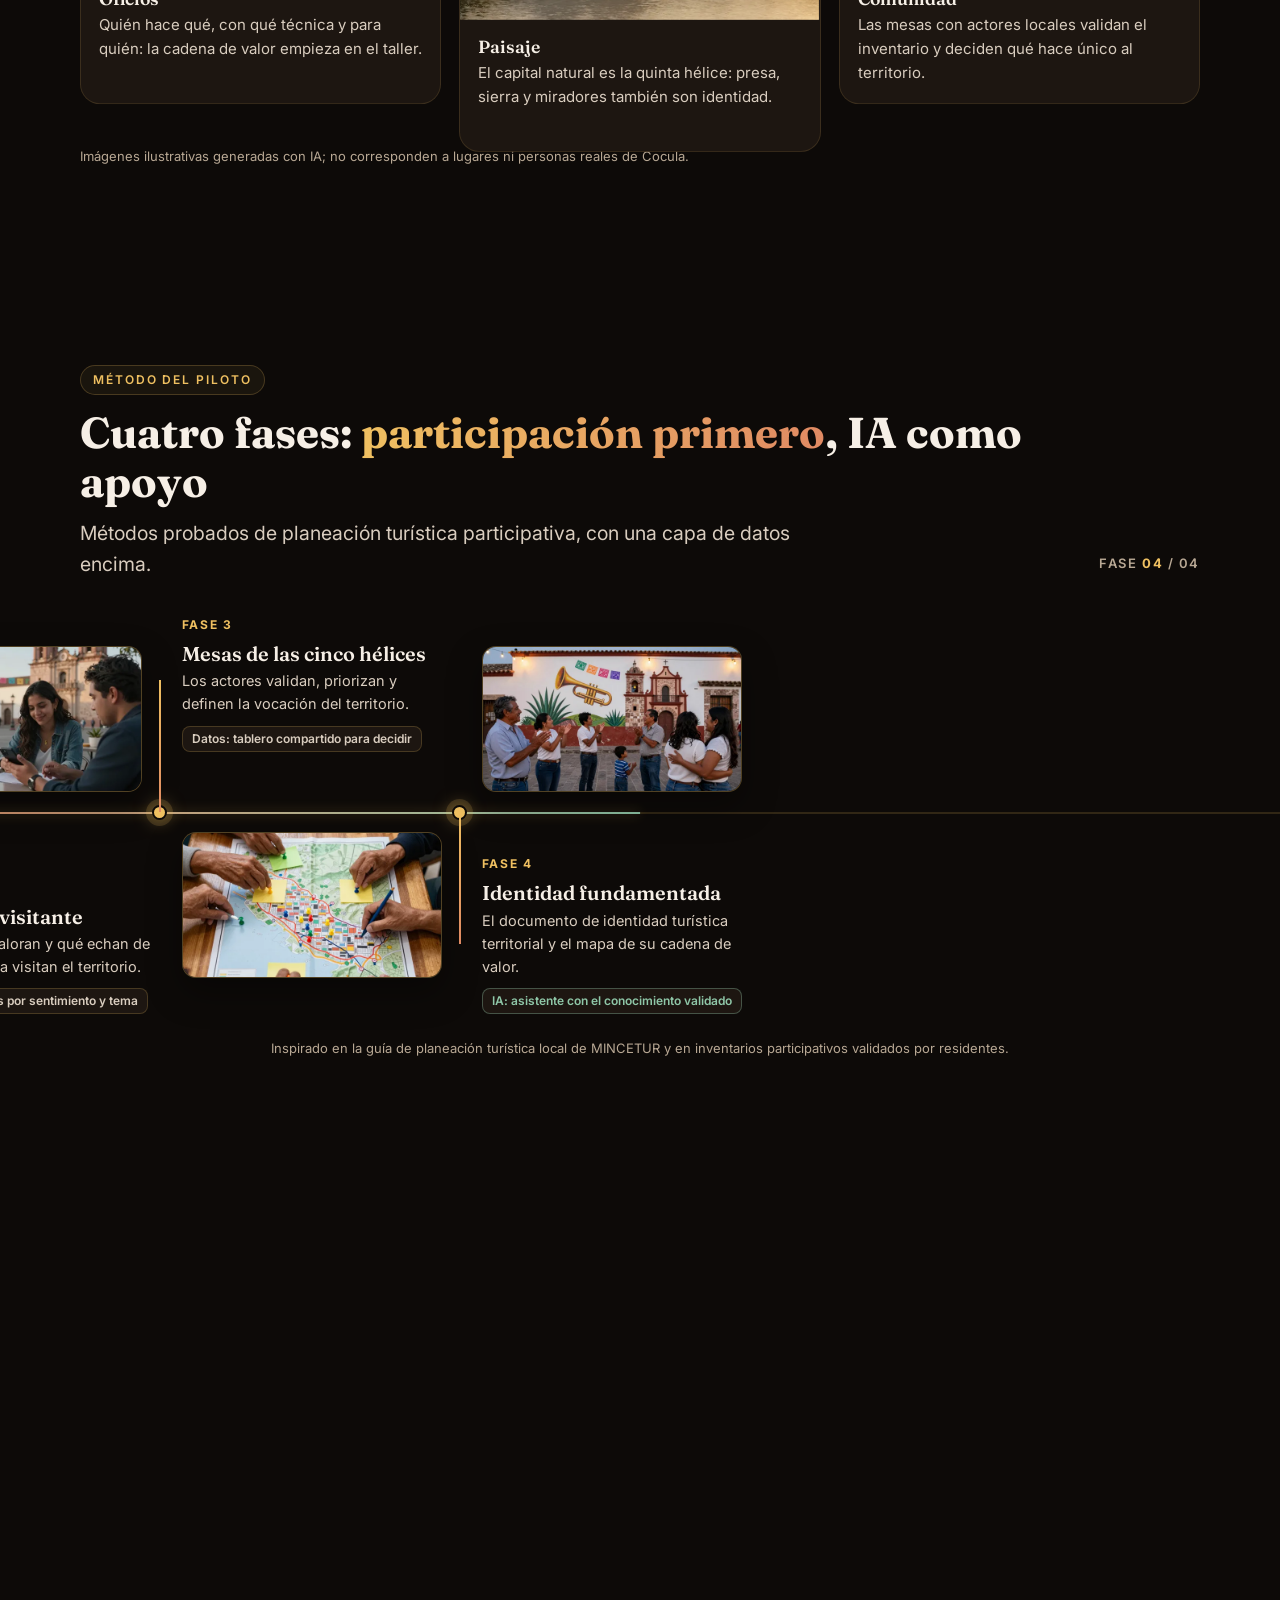
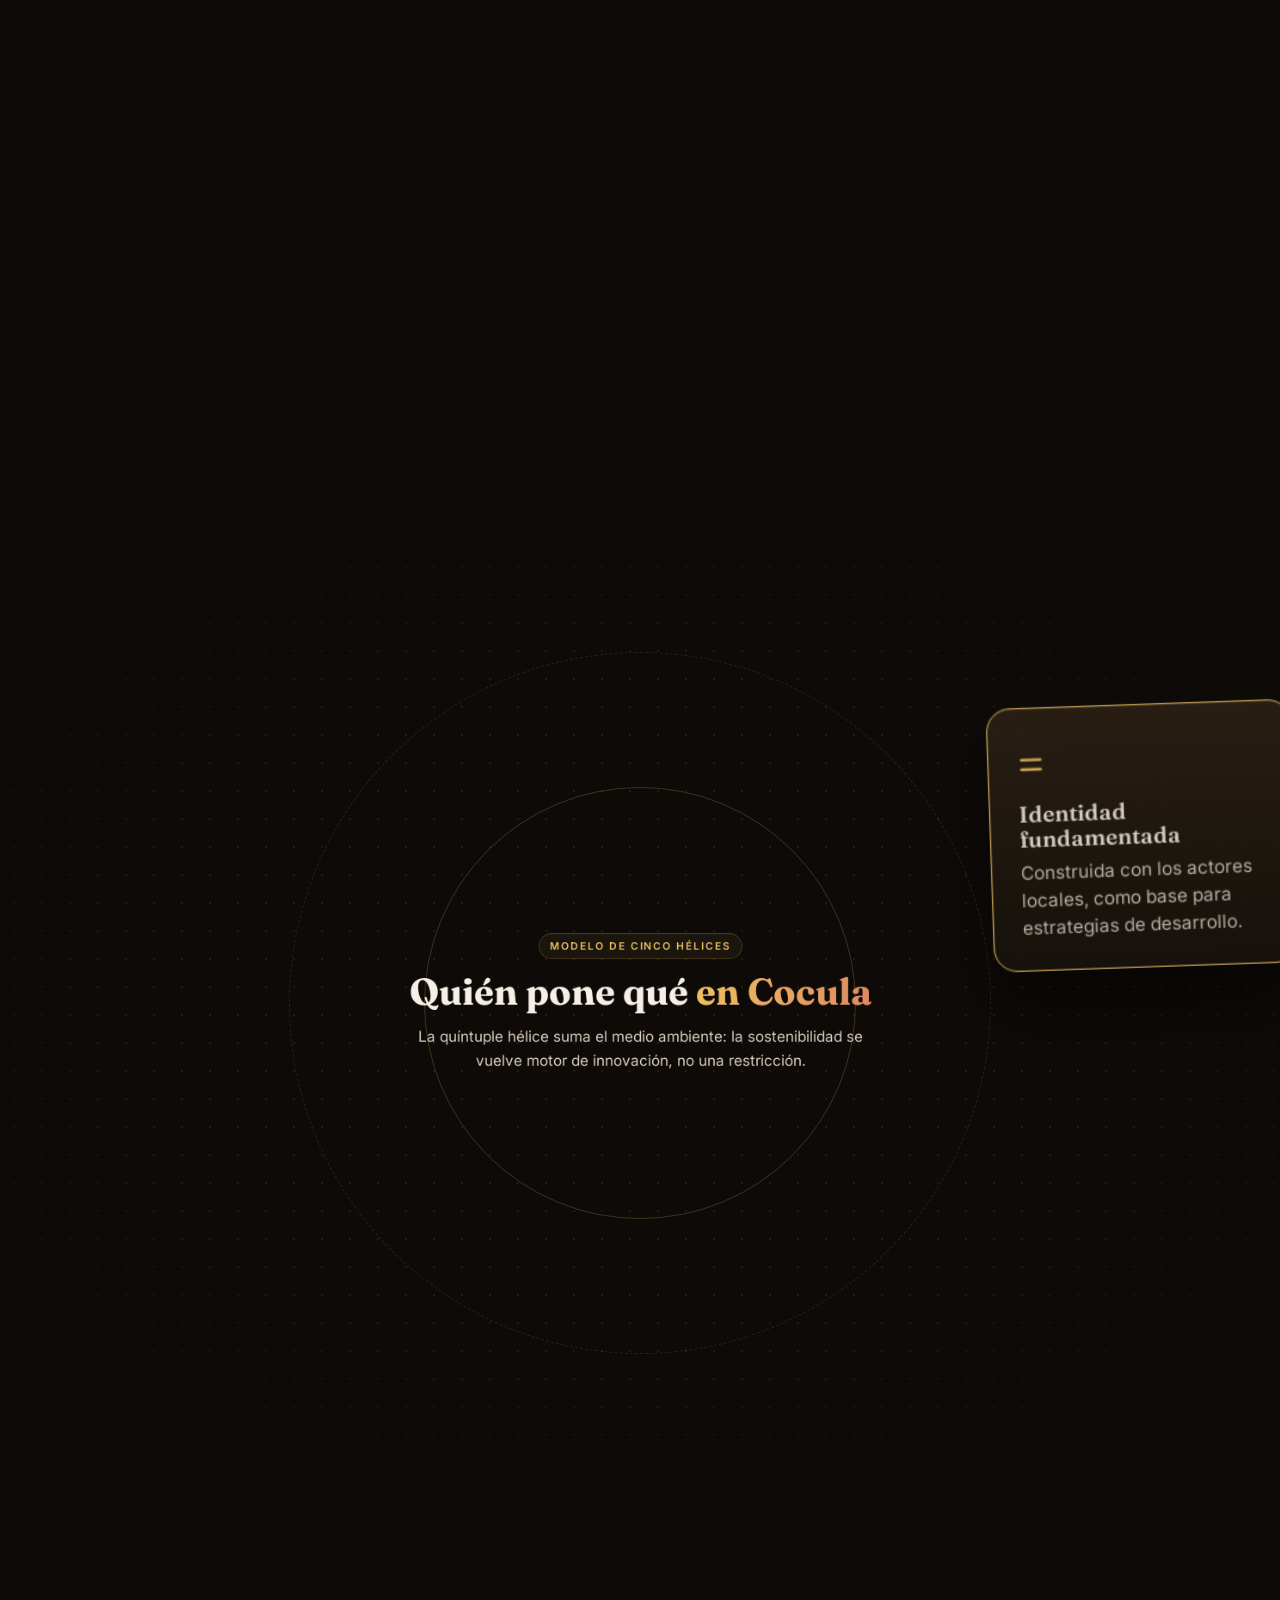
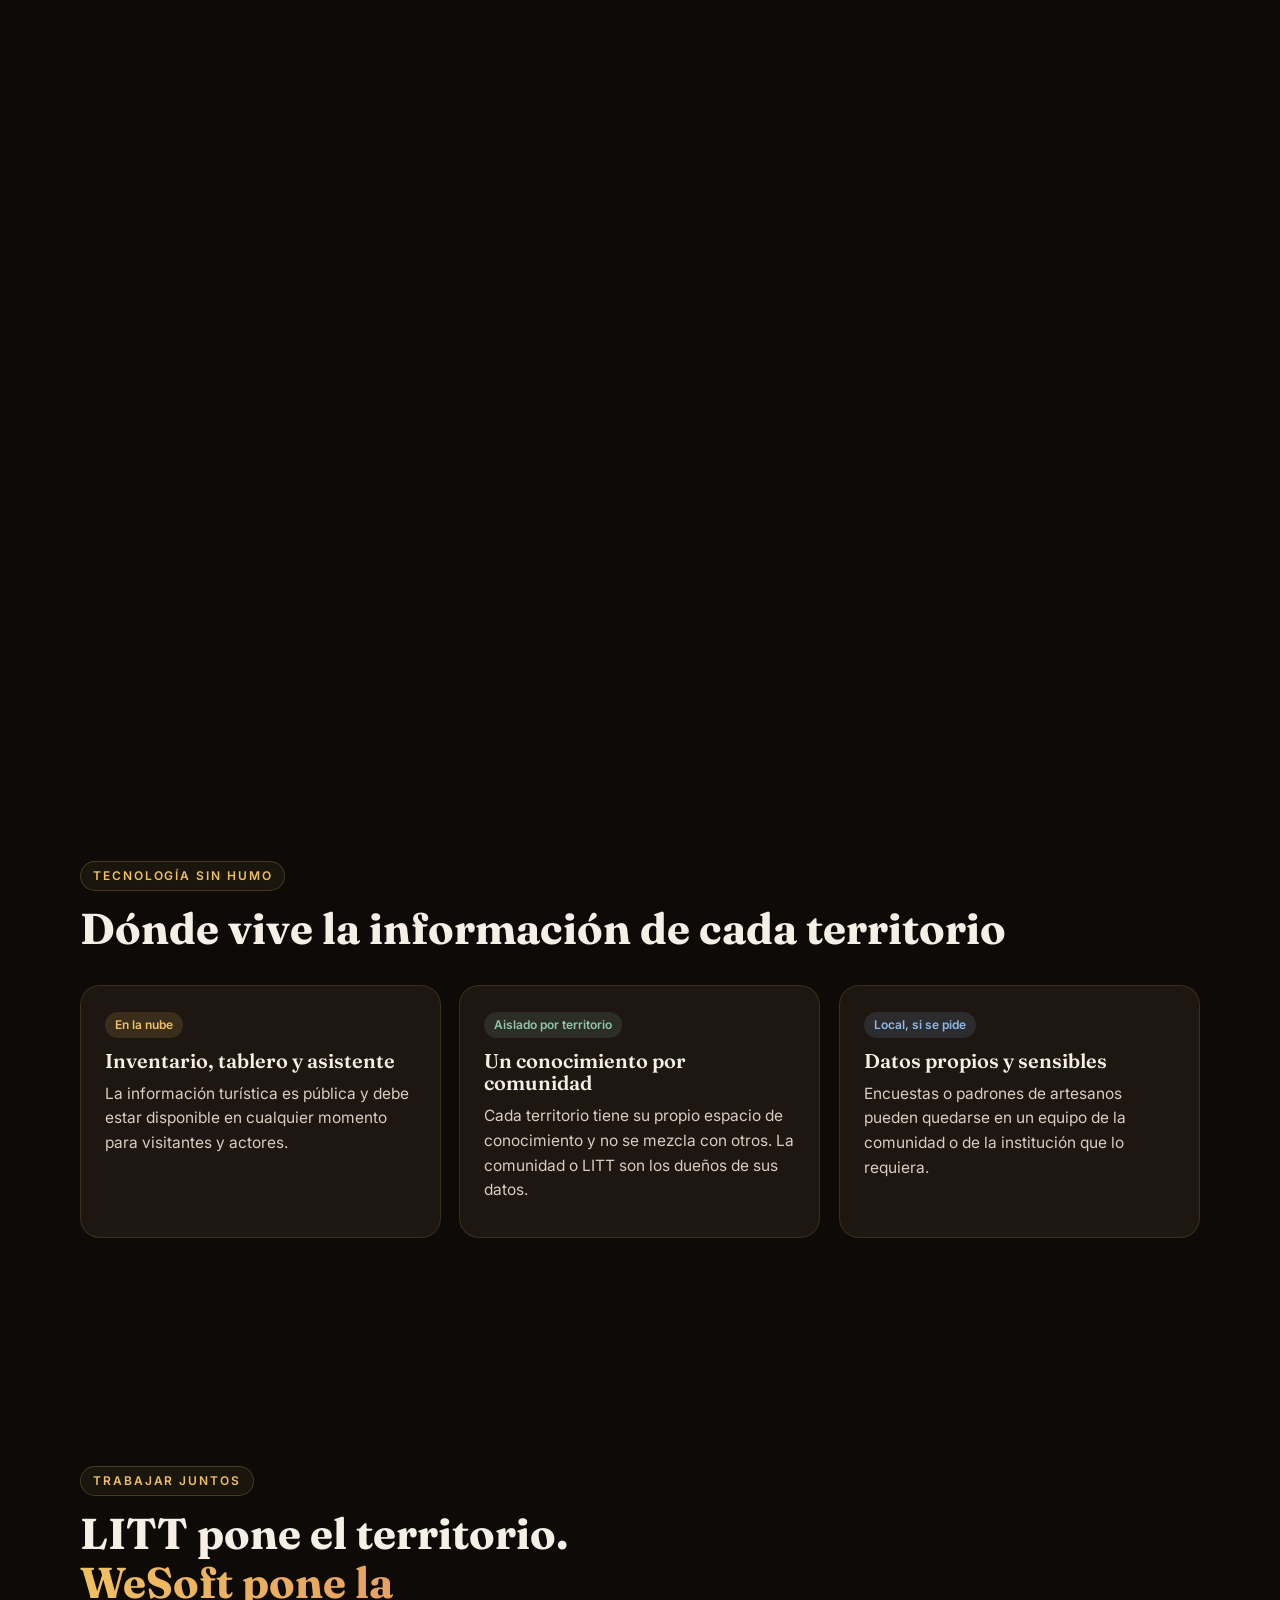
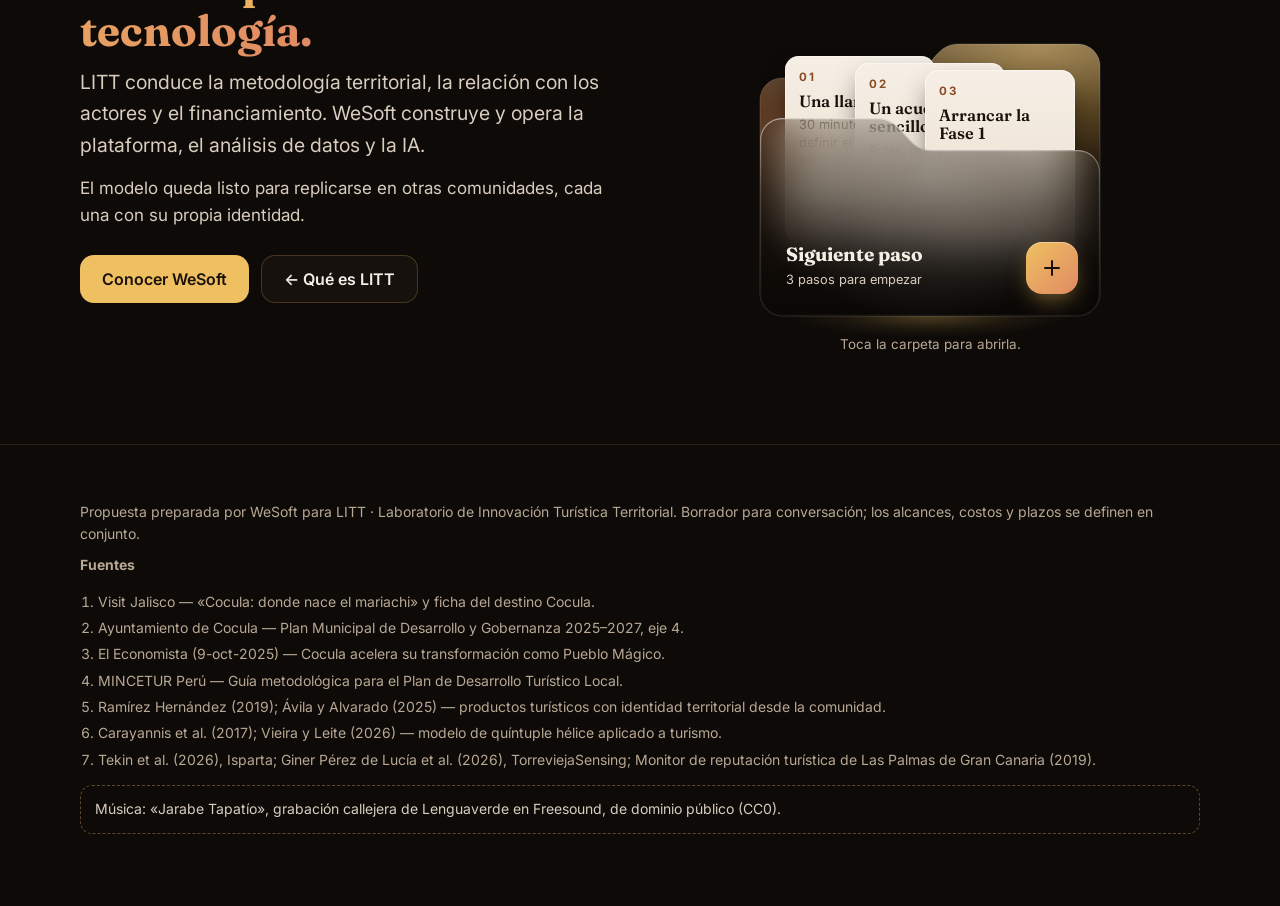
==== commit 74aa7535: "feat(propuesta): video en bucle en las 4 fases del Método (fase 1 sin corte, fases 3 y 4 nuevas) Co-" ====
--- a/propuesta.html
+++ b/propuesta.html
@@ -21,9 +21,9 @@
 <link rel="preconnect" href="https://fonts.googleapis.com">
 <link rel="preconnect" href="https://fonts.gstatic.com" crossorigin>
 <link href="https://fonts.googleapis.com/css2?family=Fraunces:opsz,wght@9..144,500;9..144,700&family=Inter:wght@400;500;600&display=swap" rel="stylesheet">
-<link rel="stylesheet" href="assets/efectos.css?v=20261030a">
-<link rel="stylesheet" href="assets/litt.css?v=20261030a">
-<link rel="stylesheet" href="assets/litt-fx.css?v=20261030a">
+<link rel="stylesheet" href="assets/efectos.css?v=20261030b">
+<link rel="stylesheet" href="assets/litt.css?v=20261030b">
+<link rel="stylesheet" href="assets/litt-fx.css?v=20261030b">
 </head>
 <body>
 <div class="cielo" aria-hidden="true"></div>
@@ -155,10 +155,10 @@
       <div class="tl-view">
         <ol class="tl-track">
           <li class="tl-line" aria-hidden="true"><i></i></li>
-          <li class="tl-hito up"><span class="tl-dot"></span><span class="tl-stem"></span><video class="tl-clip" muted loop playsinline preload="none" poster="img/fase-1.webp" data-src="img/fase-1.mp4" aria-hidden="true"></video><div class="tl-txt"><span class="tl-n">FASE 1</span><h3>Inventario vivo</h3><p>Fichas de atractivos, oficios, gastronomía, fiestas y paisaje, levantadas en recorridos y talleres.</p><code>Datos: precarga + ficha que la comunidad corrige</code></div></li>
-          <li class="tl-hito dn"><span class="tl-dot"></span><span class="tl-stem"></span><video class="tl-clip" muted loop playsinline preload="none" poster="img/fase-2.webp" data-src="img/fase-2.mp4" aria-hidden="true"></video><div class="tl-txt"><span class="tl-n">FASE 2</span><h3>Escucha del visitante</h3><p>Qué dicen, qué valoran y qué echan de menos quienes ya visitan el territorio.</p><code>IA: reseñas y redes por sentimiento y tema</code></div></li>
-          <li class="tl-hito up"><span class="tl-dot"></span><span class="tl-stem"></span><video class="tl-clip" muted loop playsinline preload="none" poster="img/fase-3.webp" aria-hidden="true"></video><div class="tl-txt"><span class="tl-n">FASE 3</span><h3>Mesas de las cinco hélices</h3><p>Los actores validan, priorizan y definen la vocación del territorio.</p><code>Datos: tablero compartido para decidir</code></div></li>
-          <li class="tl-hito dn"><span class="tl-dot"></span><span class="tl-stem"></span><video class="tl-clip" muted loop playsinline preload="none" poster="img/fase-4.webp" aria-hidden="true"></video><div class="tl-txt"><span class="tl-n">FASE 4</span><h3>Identidad fundamentada</h3><p>El documento de identidad turística territorial y el mapa de su cadena de valor.</p><code class="ok">IA: asistente con el conocimiento validado</code></div></li>
+          <li class="tl-hito up"><span class="tl-dot"></span><span class="tl-stem"></span><video class="tl-clip" muted loop playsinline preload="none" poster="img/fase-1.webp?v=20261030b" data-src="img/fase-1.mp4?v=20261030b" aria-hidden="true"></video><div class="tl-txt"><span class="tl-n">FASE 1</span><h3>Inventario vivo</h3><p>Fichas de atractivos, oficios, gastronomía, fiestas y paisaje, levantadas en recorridos y talleres.</p><code>Datos: precarga + ficha que la comunidad corrige</code></div></li>
+          <li class="tl-hito dn"><span class="tl-dot"></span><span class="tl-stem"></span><video class="tl-clip" muted loop playsinline preload="none" poster="img/fase-2.webp?v=20261030b" data-src="img/fase-2.mp4?v=20261030b" aria-hidden="true"></video><div class="tl-txt"><span class="tl-n">FASE 2</span><h3>Escucha del visitante</h3><p>Qué dicen, qué valoran y qué echan de menos quienes ya visitan el territorio.</p><code>IA: reseñas y redes por sentimiento y tema</code></div></li>
+          <li class="tl-hito up"><span class="tl-dot"></span><span class="tl-stem"></span><video class="tl-clip" muted loop playsinline preload="none" poster="img/fase-3.webp?v=20261030b" data-src="img/fase-3.mp4?v=20261030b" aria-hidden="true"></video><div class="tl-txt"><span class="tl-n">FASE 3</span><h3>Mesas de las cinco hélices</h3><p>Los actores validan, priorizan y definen la vocación del territorio.</p><code>Datos: tablero compartido para decidir</code></div></li>
+          <li class="tl-hito dn"><span class="tl-dot"></span><span class="tl-stem"></span><video class="tl-clip" muted loop playsinline preload="none" poster="img/fase-4.webp?v=20261030b" data-src="img/fase-4.mp4?v=20261030b" aria-hidden="true"></video><div class="tl-txt"><span class="tl-n">FASE 4</span><h3>Identidad fundamentada</h3><p>El documento de identidad turística territorial y el mapa de su cadena de valor.</p><code class="ok">IA: asistente con el conocimiento validado</code></div></li>
         </ol>
       </div>
       <p class="fuente envoltura tl-nota">Inspirado en la guía de planeación turística local de MINCETUR y en inventarios participativos validados por residentes.</p>
@@ -263,7 +263,7 @@
   </div>
 </footer>
 
-<script src="assets/efectos.js?v=20261030a"></script>
-<script src="assets/litt-fx.js?v=20261030a"></script>
+<script src="assets/efectos.js?v=20261030b"></script>
+<script src="assets/litt-fx.js?v=20261030b"></script>
 </body>
 </html>
